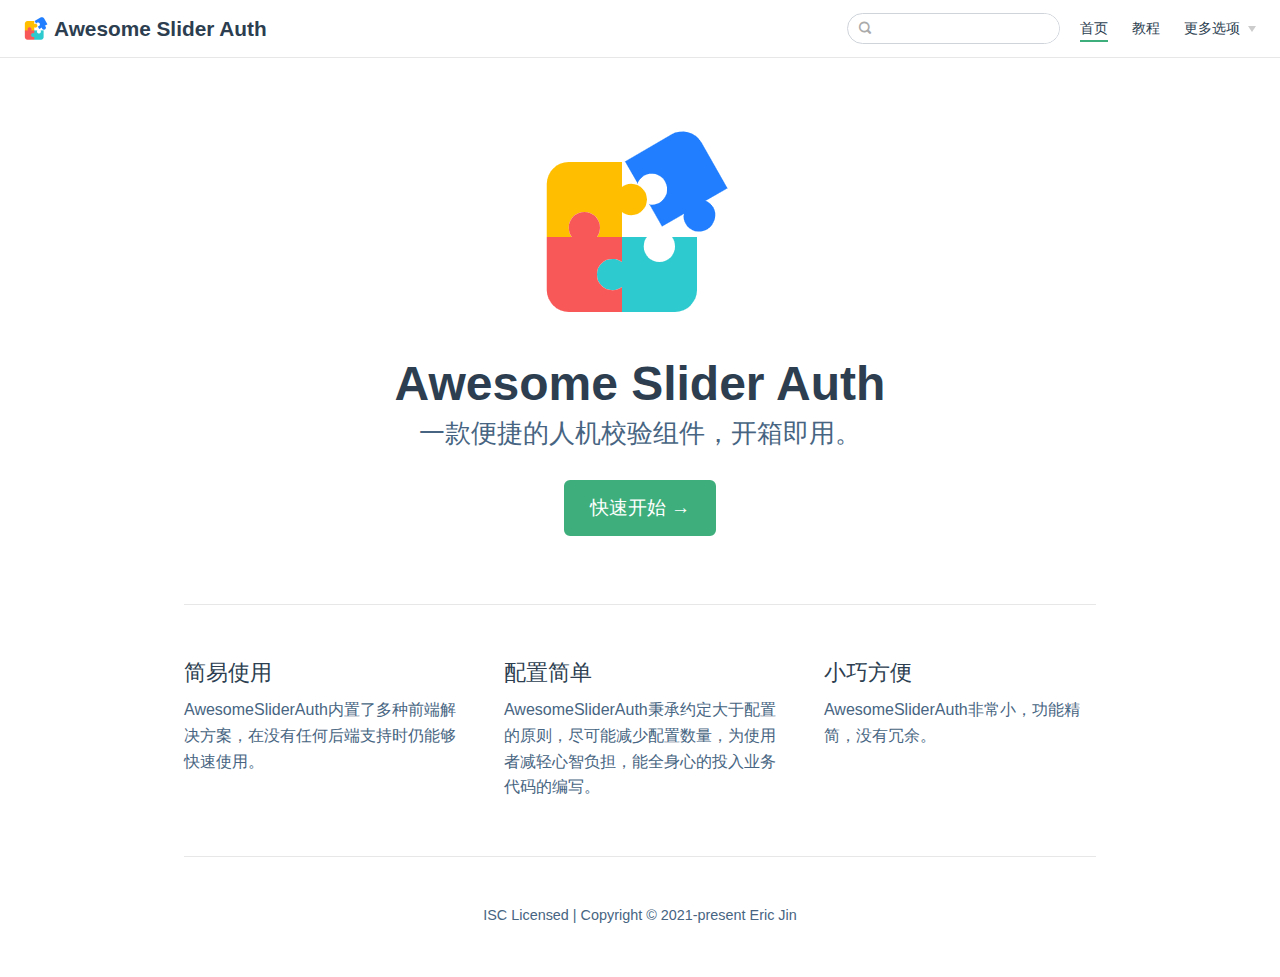
==== index.html @ 10228c71 "发布2.1.1版本" ====
<!DOCTYPE html>
<html lang="en-US">
  <head>
    <meta charset="utf-8">
    <meta name="viewport" content="width=device-width,initial-scale=1">
    <title>Awesome Slider Auth</title>
    <meta name="description" content="AwesomeSliderAuth组件库说明文档">
    <link rel="stylesheet" href="/assets/style.580be274.css">
    <link rel="modulepreload" href="/assets/Home.55e98f3b.js">
    <link rel="modulepreload" href="/assets/app.3aeecdc4.js">
    <link rel="modulepreload" href="/assets/index.md.b3432b7b.lean.js">
    <link rel="modulepreload" href="/assets/app.3aeecdc4.js">
    <link rel="icon" href="/linktolink.png">
    <meta name="twitter:title" content="Awesome Slider Auth">
    <meta property="og:title" content="Awesome Slider Auth">
  </head>
  <body>
    <div id="app"><!--[--><!--[--><div class="no-sidebar theme"><header class="nav-bar" data-v-675d8756><div class="sidebar-button" data-v-675d8756><svg class="icon" xmlns="http://www.w3.org/2000/svg" aria-hidden="true" role="img" viewBox="0 0 448 512"><path fill="currentColor" d="M436 124H12c-6.627 0-12-5.373-12-12V80c0-6.627 5.373-12 12-12h424c6.627 0 12 5.373 12 12v32c0 6.627-5.373 12-12 12zm0 160H12c-6.627 0-12-5.373-12-12v-32c0-6.627 5.373-12 12-12h424c6.627 0 12 5.373 12 12v32c0 6.627-5.373 12-12 12zm0 160H12c-6.627 0-12-5.373-12-12v-32c0-6.627 5.373-12 12-12h424c6.627 0 12 5.373 12 12v32c0 6.627-5.373 12-12 12z" class></path></svg></div><a class="nav-bar-title" href="/" aria-label="Awesome Slider Auth, back to home" data-v-675d8756 data-v-4a583abe><img class="logo" src="/logo.png" alt="Logo" data-v-4a583abe> Awesome Slider Auth</a><div class="flex-grow" data-v-675d8756></div><div class="nav" data-v-675d8756><nav class="nav-links" data-v-675d8756 data-v-eab3edfe><!--[--><div class="item" data-v-eab3edfe><div class="nav-link" data-v-eab3edfe data-v-b8818f8c><a class="item active" href="/" data-v-b8818f8c>首页 <!----></a></div></div><div class="item" data-v-eab3edfe><div class="nav-link" data-v-eab3edfe data-v-b8818f8c><a class="item" href="/document/" data-v-b8818f8c>教程 <!----></a></div></div><div class="item" data-v-eab3edfe><div class="nav-dropdown-link" data-v-eab3edfe data-v-56bf3a3f><button class="button" data-v-56bf3a3f><span class="button-text" data-v-56bf3a3f>更多选项</span><span class="right button-arrow" data-v-56bf3a3f></span></button><ul class="dialog" data-v-56bf3a3f><!--[--><li class="dialog-item" data-v-56bf3a3f><div class="nav-dropdown-link-item" data-v-56bf3a3f data-v-bbc27490><a class="item isExternal" href="https://github.com/Traeric/awesome-slider-auth" target="_blank" rel="noopener noreferrer" data-v-bbc27490><span class="arrow" data-v-bbc27490></span><span class="text" data-v-bbc27490>项目地址</span><span class="icon" data-v-bbc27490><svg class="icon outbound" xmlns="http://www.w3.org/2000/svg" aria-hidden="true" x="0px" y="0px" viewbox="0 0 100 100" width="15" height="15" data-v-bbc27490><path fill="currentColor" d="M18.8,85.1h56l0,0c2.2,0,4-1.8,4-4v-32h-8v28h-48v-48h28v-8h-32l0,0c-2.2,0-4,1.8-4,4v56C14.8,83.3,16.6,85.1,18.8,85.1z"></path><polygon fill="currentColor" points="45.7,48.7 51.3,54.3 77.2,28.5 77.2,37.2 85.2,37.2 85.2,14.9 62.8,14.9 62.8,22.9 71.5,22.9"></polygon></svg></span></a></div></li><li class="dialog-item" data-v-56bf3a3f><div class="nav-dropdown-link-item" data-v-56bf3a3f data-v-bbc27490><a class="item isExternal" href="https://github.com/Traeric" target="_blank" rel="noopener noreferrer" data-v-bbc27490><span class="arrow" data-v-bbc27490></span><span class="text" data-v-bbc27490>关注作者</span><span class="icon" data-v-bbc27490><svg class="icon outbound" xmlns="http://www.w3.org/2000/svg" aria-hidden="true" x="0px" y="0px" viewbox="0 0 100 100" width="15" height="15" data-v-bbc27490><path fill="currentColor" d="M18.8,85.1h56l0,0c2.2,0,4-1.8,4-4v-32h-8v28h-48v-48h28v-8h-32l0,0c-2.2,0-4,1.8-4,4v56C14.8,83.3,16.6,85.1,18.8,85.1z"></path><polygon fill="currentColor" points="45.7,48.7 51.3,54.3 77.2,28.5 77.2,37.2 85.2,37.2 85.2,14.9 62.8,14.9 62.8,22.9 71.5,22.9"></polygon></svg></span></a></div></li><!--]--></ul></div></div><!--]--><!----><!----></nav></div><!--[--><!--[--><div class="code-search-bar"><input class="code-search-input" value><i class="code-search-btn">搜索</i><ul class="code-search-words"><!--[--><!--]--></ul></div><!----><!--]--><!--]--></header><aside class="sidebar" data-v-83e92a68><nav class="nav-links nav" data-v-83e92a68 data-v-eab3edfe><!--[--><div class="item" data-v-eab3edfe><div class="nav-link" data-v-eab3edfe data-v-b8818f8c><a class="item active" href="/" data-v-b8818f8c>首页 <!----></a></div></div><div class="item" data-v-eab3edfe><div class="nav-link" data-v-eab3edfe data-v-b8818f8c><a class="item" href="/document/" data-v-b8818f8c>教程 <!----></a></div></div><div class="item" data-v-eab3edfe><div class="nav-dropdown-link" data-v-eab3edfe data-v-56bf3a3f><button class="button" data-v-56bf3a3f><span class="button-text" data-v-56bf3a3f>更多选项</span><span class="right button-arrow" data-v-56bf3a3f></span></button><ul class="dialog" data-v-56bf3a3f><!--[--><li class="dialog-item" data-v-56bf3a3f><div class="nav-dropdown-link-item" data-v-56bf3a3f data-v-bbc27490><a class="item isExternal" href="https://github.com/Traeric/awesome-slider-auth" target="_blank" rel="noopener noreferrer" data-v-bbc27490><span class="arrow" data-v-bbc27490></span><span class="text" data-v-bbc27490>项目地址</span><span class="icon" data-v-bbc27490><svg class="icon outbound" xmlns="http://www.w3.org/2000/svg" aria-hidden="true" x="0px" y="0px" viewbox="0 0 100 100" width="15" height="15" data-v-bbc27490><path fill="currentColor" d="M18.8,85.1h56l0,0c2.2,0,4-1.8,4-4v-32h-8v28h-48v-48h28v-8h-32l0,0c-2.2,0-4,1.8-4,4v56C14.8,83.3,16.6,85.1,18.8,85.1z"></path><polygon fill="currentColor" points="45.7,48.7 51.3,54.3 77.2,28.5 77.2,37.2 85.2,37.2 85.2,14.9 62.8,14.9 62.8,22.9 71.5,22.9"></polygon></svg></span></a></div></li><li class="dialog-item" data-v-56bf3a3f><div class="nav-dropdown-link-item" data-v-56bf3a3f data-v-bbc27490><a class="item isExternal" href="https://github.com/Traeric" target="_blank" rel="noopener noreferrer" data-v-bbc27490><span class="arrow" data-v-bbc27490></span><span class="text" data-v-bbc27490>关注作者</span><span class="icon" data-v-bbc27490><svg class="icon outbound" xmlns="http://www.w3.org/2000/svg" aria-hidden="true" x="0px" y="0px" viewbox="0 0 100 100" width="15" height="15" data-v-bbc27490><path fill="currentColor" d="M18.8,85.1h56l0,0c2.2,0,4-1.8,4-4v-32h-8v28h-48v-48h28v-8h-32l0,0c-2.2,0-4,1.8-4,4v56C14.8,83.3,16.6,85.1,18.8,85.1z"></path><polygon fill="currentColor" points="45.7,48.7 51.3,54.3 77.2,28.5 77.2,37.2 85.2,37.2 85.2,14.9 62.8,14.9 62.8,22.9 71.5,22.9"></polygon></svg></span></a></div></li><!--]--></ul></div></div><!--]--><!----><!----></nav><!--[--><!--]--><!----><!--[--><!--]--></aside><!-- TODO: make this button accessible --><div class="sidebar-mask"></div><main class="home" aria-labelledby="main-title" data-v-10122c92><header class="home-hero" data-v-10122c92 data-v-370f18c0><figure class="figure" data-v-370f18c0><img class="image" src="/logo.png" alt="Logo image" data-v-370f18c0></figure><h1 id="main-title" class="title" data-v-370f18c0>Awesome Slider Auth</h1><p class="tagline" data-v-370f18c0>一款便捷的人机校验组件，开箱即用。</p><div class="nav-link action" data-v-370f18c0 data-v-b8818f8c><a class="item" href="/document/" data-v-b8818f8c>快速开始  → <!----></a></div><!----></header><!--[--><!--]--><div class="home-features" data-v-10122c92 data-v-e39c13e0><div class="wrapper" data-v-e39c13e0><div class="container" data-v-e39c13e0><div class="features" data-v-e39c13e0><!--[--><section class="feature" data-v-e39c13e0><h2 class="title" data-v-e39c13e0>简易使用</h2><p class="details" data-v-e39c13e0>AwesomeSliderAuth内置了多种前端解决方案，在没有任何后端支持时仍能够快速使用。</p></section><section class="feature" data-v-e39c13e0><h2 class="title" data-v-e39c13e0>配置简单</h2><p class="details" data-v-e39c13e0>AwesomeSliderAuth秉承约定大于配置的原则，尽可能减少配置数量，为使用者减轻心智负担，能全身心的投入业务代码的编写。</p></section><section class="feature" data-v-e39c13e0><h2 class="title" data-v-e39c13e0>小巧方便</h2><p class="details" data-v-e39c13e0>AwesomeSliderAuth非常小，功能精简，没有冗余。</p></section><!--]--></div></div></div></div><div class="home-content" data-v-10122c92><div style="position:relative;" data-v-10122c92><div></div></div></div><!--[--><!--]--><footer class="footer" data-v-10122c92 data-v-30918238><div class="container" data-v-30918238><p class="text" data-v-30918238>ISC Licensed | Copyright © 2021-present Eric Jin</p></div></footer><!--[--><!--]--></main></div><!----><!--]--><!-- <Content /> make sure to include markdown outlet --><!--]--></div>
    <script>__VP_HASH_MAP__ = JSON.parse("{\"document_index.md\":\"7f8058c8\",\"document_quick_start_index.md\":\"8540297a\",\"document_slider_jigsaw_slider_index.md\":\"874a9eea\",\"document_slider_picture_captcha_index.md\":\"c23aa73a\",\"document_slider_puzzle_slider_index.md\":\"59d5110a\",\"document_slider_rotate_slider_index.md\":\"e55f57af\",\"document_slider_scratch_slider_index.md\":\"a97daf1c\",\"document_slider_simple_slider_index.md\":\"7154e8f8\",\"document_slider_text_slider_index.md\":\"b3223be7\",\"document_ui_back_top_index.md\":\"525e357c\",\"document_ui_button_index.md\":\"f8f2f9c7\",\"document_ui_font_icons_index.md\":\"70fd0753\",\"document_ui_message_index.md\":\"48d3ebce\",\"index.md\":\"b3432b7b\"}")</script>
    <script type="module" async src="/assets/app.3aeecdc4.js"></script>
    
  </body>
</html>
---- assets/style.580be274.css ----
.nav-bar-title{line-height:25px!important}.nav-bar-title .logo{width:25px;height:25px!important;margin:0!important}.nav-bar{z-index:2000!important}.nav-bar .nav{margin-bottom:5px!important}.code-search-btn{font-style:normal!important}.code-search-bar{border-radius:22px!important;overflow:hidden;border:1px solid #cfd4db!important;transition:border .5s!important;margin-right:20px!important}.code-search-bar-focused{border:1px solid #3eaf7c!important}.code-search-bar .code-search-words{padding:0!important}.code-search-bar .code-search-words li{border-radius:4px!important;padding:3px 10px!important;margin:0 5px!important;font-weight:bolder;color:#5d82a6}.code-search-bar .code-search-words li.focused{color:#3eaf7c}.code-search-bar .code-search-words li:first-child{margin-top:5px!important}.code-search-bar .code-search-words li:last-child{margin-bottom:5px!important}.code-search-bar .code-search-input{float:right!important;width:auto!important;height:29px!important}.code-search-bar .code-search-btn{background-color:transparent!important;color:#aaa!important;width:auto!important;font-size:14px!important;padding-left:10px!important;padding-right:0!important}.model-bind .as-row{margin:20px 0}.model-bind .as-row .as-button-wrap{margin-left:10px}.model-bind .flex{display:flex;justify-content:space-around}.icon-gather{width:100%;display:flex;flex-wrap:wrap;border-radius:4px;overflow:hidden;border-top:1px solid #dcdfe6;border-left:1px solid #dcdfe6;box-sizing:border-box}.icon-gather .icon-item{flex:auto;display:flex;flex-direction:column;align-items:center;border-bottom:1px solid #dcdfe6;border-right:1px solid #dcdfe6;padding:20px;cursor:pointer;color:#606266}.icon-gather .icon-item:hover{color:#3eaf7c;background-color:#3eaf7c1a}.icon-gather .icon-item i{font-size:22px}.icon-gather .icon-item .tips{color:#67c23a;padding-top:10px;font-size:12px}.icon-gather .icon-item .icon-text{width:100px;text-align:center}.icon-gather .icon-item i{margin-bottom:10px}.lib-code-run{border:1px solid #dcdfe6;border-radius:5px}.lib-code-run .tools{border-bottom:1px solid #dcdfe6;margin-bottom:0!important;padding:10px 15px}.lib-code-run .tools i{background-color:transparent;color:#409eff;font-size:20px!important}.lib-code-run .tools i:hover{color:#79bbff}.lib-code-run .model-bind{padding:10px 15px}.lib-code-run .code{border-top-style:solid!important;border-top-color:#dcdfe6!important;border-top-width:0;outline:none!important;background-color:transparent;border-radius:0 0 5px 5px!important;overflow-y:hidden!important}.lib-code-run .language-vue{margin:0!important;border-radius:0!important}.language-vue{background-color:#f5f7fa!important;color:#000!important}.language-vue code{background-color:transparent;color:#000!important}.line-numbers-wrapper{border-right-color:#c0c4cc!important}.line-numbers-wrapper .line-number{color:#c0c4cc!important}.language-vue .punctuation{color:#9999a6!important}.language-vue .tag{color:#fa6822!important}.language-vue .attr-name{color:#0b8235!important}.language-vue .attr-value{color:#008dff!important}.language-vue .attr-equals{color:#999!important}.language-vue .language-css .property{color:#f81d62!important}.language-vue .language-javascript{color:#000!important}.language-vue .language-javascript .keyword{color:#008dff!important}.language-vue .language-javascript .function{color:#f91d22!important}.language-vue .language-javascript .string{color:#0b8235!important}.language-vue .language-javascript .punctuation{color:#999!important}.language-vue .language-javascript .operator{color:#0b8235!important}.debug[data-v-bf835584]{box-sizing:border-box;position:fixed;right:8px;bottom:8px;z-index:9999;border-radius:4px;width:74px;height:32px;color:#eee;overflow:hidden;cursor:pointer;background-color:#000000d9;transition:all .15s ease}.debug[data-v-bf835584]:hover{background-color:#000000bf}.debug.open[data-v-bf835584]{right:0;bottom:0;width:100%;height:100%;margin-top:0;border-radius:0;padding:0;overflow:scroll}@media (min-width: 512px){.debug.open[data-v-bf835584]{width:512px}}.debug.open[data-v-bf835584]:hover{background-color:#000000d9}.title[data-v-bf835584]{margin:0;padding:6px 16px;line-height:20px;font-size:13px}.block[data-v-bf835584]{margin:2px 0 0;border-top:1px solid rgba(255,255,255,.16);padding:8px 16px;font-family:Hack,monospace;font-size:13px}.block+.block[data-v-bf835584]{margin-top:8px}:root{--c-white: #ffffff;--c-white-dark: #f8f8f8;--c-black: #000000;--c-divider-light: rgba(60, 60, 67, .12);--c-divider-dark: rgba(84, 84, 88, .48);--c-text-light-1: #2c3e50;--c-text-light-2: #476582;--c-text-light-3: #90a4b7;--c-brand: #3eaf7c;--c-brand-light: #4abf8a;--font-family-base: -apple-system, BlinkMacSystemFont, "Segoe UI", Roboto, Oxygen, Ubuntu, Cantarell, "Fira Sans", "Droid Sans", "Helvetica Neue", sans-serif;--font-family-mono: source-code-pro, Menlo, Monaco, Consolas, "Courier New", monospace;--z-index-navbar: 10;--z-index-sidebar: 6;--shadow-1: 0 1px 2px rgba(0, 0, 0, .04), 0 1px 2px rgba(0, 0, 0, .06);--shadow-2: 0 3px 12px rgba(0, 0, 0, .07), 0 1px 4px rgba(0, 0, 0, .07);--shadow-3: 0 12px 32px rgba(0, 0, 0, .1), 0 2px 6px rgba(0, 0, 0, .08);--shadow-4: 0 14px 44px rgba(0, 0, 0, .12), 0 3px 9px rgba(0, 0, 0, .12);--shadow-5: 0 18px 56px rgba(0, 0, 0, .16), 0 4px 12px rgba(0, 0, 0, .16);--header-height: 3.6rem}:root{--c-divider: var(--c-divider-light);--c-text: var(--c-text-light-1);--c-text-light: var(--c-text-light-2);--c-text-lighter: var(--c-text-light-3);--c-bg: var(--c-white);--c-bg-accent: var(--c-white-dark);--code-line-height: 24px;--code-font-family: var(--font-family-mono);--code-font-size: 14px;--code-inline-bg-color: rgba(27, 31, 35, .05);--code-bg-color: #282c34}*,:before,:after{box-sizing:border-box}html{line-height:1.4;font-size:16px;-webkit-text-size-adjust:100%}body{margin:0;width:100%;min-width:320px;min-height:100vh;line-height:1.4;font-family:var(--font-family-base);font-size:16px;font-weight:400;color:var(--c-text);background-color:var(--c-bg);direction:ltr;font-synthesis:none;text-rendering:optimizeLegibility;-webkit-font-smoothing:antialiased;-moz-osx-font-smoothing:grayscale}main{display:block}h1,h2,h3,h4,h5,h6{margin:0;line-height:1.25}h1,h2,h3,h4,h5,h6,strong,b{font-weight:600}h1:hover .header-anchor,h1:focus .header-anchor,h2:hover .header-anchor,h2:focus .header-anchor,h3:hover .header-anchor,h3:focus .header-anchor,h4:hover .header-anchor,h4:focus .header-anchor,h5:hover .header-anchor,h5:focus .header-anchor,h6:hover .header-anchor,h6:focus .header-anchor{opacity:1}h1{margin-top:1.5rem;font-size:1.9rem}@media screen and (min-width: 420px){h1{font-size:2.2rem}}h2{margin-top:2.25rem;margin-bottom:1.25rem;border-bottom:1px solid var(--c-divider);padding-bottom:.3rem;line-height:1.25;font-size:1.65rem}h2+h3{margin-top:1.5rem}h3{margin-top:2rem;font-size:1.35rem}h4{font-size:1.15rem}p,ol,ul{margin:1rem 0;line-height:1.7}a,area,button,[role=button],input,label,select,summary,textarea{touch-action:manipulation}a{text-decoration:none;color:var(--c-brand)}a:hover{text-decoration:underline}a.header-anchor{float:left;margin-top:.125em;margin-left:-.87em;padding-right:.23em;font-size:.85em;opacity:0}a.header-anchor:hover,a.header-anchor:focus{text-decoration:none}figure{margin:0}img{max-width:100%}ul,ol{padding-left:1.25em}li>ul,li>ol{margin:0}table{display:block;border-collapse:collapse;margin:1rem 0;overflow-x:auto}tr{border-top:1px solid #dfe2e5}tr:nth-child(2n){background-color:#f6f8fa}th,td{border:1px solid #dfe2e5;padding:.6em 1em}blockquote{margin:1rem 0;border-left:.2rem solid #dfe2e5;padding:.25rem 0 .25rem 1rem;font-size:1rem;color:#999}blockquote>p{margin:0}form{margin:0}.theme.sidebar-open .sidebar-mask{display:block}.theme.no-navbar>h1,.theme.no-navbar>h2,.theme.no-navbar>h3,.theme.no-navbar>h4,.theme.no-navbar>h5,.theme.no-navbar>h6{margin-top:1.5rem;padding-top:0}.theme.no-navbar aside{top:0}@media screen and (min-width: 720px){.theme.no-sidebar aside{display:none}.theme.no-sidebar main{margin-left:0}}.sidebar-mask{position:fixed;z-index:2;display:none;width:100vw;height:100vh}code{margin:0;border-radius:3px;padding:.25rem .5rem;font-family:var(--code-font-family);font-size:.85em;color:var(--c-text-light);background-color:var(--code-inline-bg-color)}code .token.deleted{color:#ec5975}code .token.inserted{color:var(--c-brand)}div[class*=language-]{position:relative;margin:1rem -1.5rem;background-color:var(--code-bg-color);overflow-x:auto}li>div[class*=language-]{border-radius:6px 0 0 6px;margin:1rem -1.5rem 1rem -1.25rem;line-height:initial}@media (min-width: 420px){div[class*=language-]{margin:1rem 0;border-radius:6px}li>div[class*=language-]{margin:1rem 0;border-radius:6px}}[class*=language-] pre,[class*=language-] code{text-align:left;white-space:pre;word-spacing:normal;word-break:normal;word-wrap:normal;-moz-tab-size:4;-o-tab-size:4;tab-size:4;-webkit-hyphens:none;-moz-hyphens:none;-ms-hyphens:none;hyphens:none}[class*=language-] pre{position:relative;z-index:1;margin:0;padding:1.25rem 1.5rem;background:transparent;overflow-x:auto}[class*=language-] code{padding:0;line-height:var(--code-line-height);font-size:var(--code-font-size);color:#eee}.highlight-lines{position:absolute;top:0;bottom:0;left:0;padding:1.25rem 0;width:100%;line-height:var(--code-line-height);font-family:var(--code-font-family);font-size:var(--code-font-size);user-select:none;overflow:hidden}.highlight-lines .highlighted{background-color:#000000a8}div[class*=language-].line-numbers-mode{padding-left:3.5rem}.line-numbers-wrapper{position:absolute;top:0;bottom:0;left:0;z-index:3;border-right:1px solid rgba(0,0,0,.5);padding:1.25rem 0;width:3.5rem;text-align:center;line-height:var(--code-line-height);font-family:var(--code-font-family);font-size:var(--code-font-size);color:#888}div[class*=language-]:before{position:absolute;top:.6em;right:1em;z-index:2;font-size:.8rem;color:#888}div[class~=language-html]:before,div[class~=language-markup]:before{content:"html"}div[class~=language-md]:before,div[class~=language-markdown]:before{content:"md"}div[class~=language-css]:before{content:"css"}div[class~=language-sass]:before{content:"sass"}div[class~=language-scss]:before{content:"scss"}div[class~=language-less]:before{content:"less"}div[class~=language-stylus]:before{content:"styl"}div[class~=language-js]:before,div[class~=language-javascript]:before{content:"js"}div[class~=language-ts]:before,div[class~=language-typescript]:before{content:"ts"}div[class~=language-json]:before{content:"json"}div[class~=language-rb]:before,div[class~=language-ruby]:before{content:"rb"}div[class~=language-py]:before,div[class~=language-python]:before{content:"py"}div[class~=language-sh]:before,div[class~=language-bash]:before{content:"sh"}div[class~=language-php]:before{content:"php"}div[class~=language-go]:before{content:"go"}div[class~=language-rust]:before{content:"rust"}div[class~=language-java]:before{content:"java"}div[class~=language-c]:before{content:"c"}div[class~=language-yaml]:before{content:"yaml"}div[class~=language-dockerfile]:before{content:"dockerfile"}div[class~=language-vue]:before{content:"vue"}.token.comment,.token.block-comment,.token.prolog,.token.doctype,.token.cdata{color:#999}.token.punctuation{color:#ccc}.token.tag,.token.attr-name,.token.namespace,.token.deleted{color:#e2777a}.token.function-name{color:#6196cc}.token.boolean,.token.number,.token.function{color:#f08d49}.token.property,.token.class-name,.token.constant,.token.symbol{color:#f8c555}.token.selector,.token.important,.token.atrule,.token.keyword,.token.builtin{color:#cc99cd}.token.string,.token.char,.token.attr-value,.token.regex,.token.variable{color:#7ec699}.token.operator,.token.entity,.token.url{color:#67cdcc}.token.important,.token.bold{font-weight:bold}.token.italic{font-style:italic}.token.entity{cursor:help}.token.inserted{color:green}.custom-block.tip,.custom-block.info,.custom-block.warning,.custom-block.danger{margin:1rem 0;border-left:.5rem solid;padding:.1rem 1.5rem;overflow-x:auto}.custom-block.tip{background-color:#f3f5f7;border-color:var(--c-brand)}.custom-block.info{background-color:#f3f5f7;border-color:var(--c-text-light-2)}.custom-block.warning{border-color:#e7c000;color:#6b5900;background-color:#ffe5644d}.custom-block.warning .custom-block-title{color:#b29400}.custom-block.warning a{color:var(--c-text)}.custom-block.danger{border-color:#c00;color:#4d0000;background-color:#ffe6e6}.custom-block.danger .custom-block-title{color:#900}.custom-block.danger a{color:var(--c-text)}.custom-block.details{position:relative;display:block;border-radius:2px;margin:1.6em 0;padding:1.6em;background-color:#eee}.custom-block.details h4{margin-top:0}.custom-block.details figure:last-child,.custom-block.details p:last-child{margin-bottom:0;padding-bottom:0}.custom-block.details summary{outline:none;cursor:pointer}.custom-block-title{margin-bottom:-.4rem;font-weight:600}.sidebar-links{margin:0;padding:0;list-style:none}.sidebar-link-item{display:block;margin:0;border-left:.25rem solid transparent;color:var(--c-text)}a.sidebar-link-item:hover{text-decoration:none;color:var(--c-brand)}a.sidebar-link-item.active{color:var(--c-brand)}.sidebar>.sidebar-links{padding:.75rem 0 5rem}@media (min-width: 720px){.sidebar>.sidebar-links{padding:1.5rem 0}}.sidebar>.sidebar-links>.sidebar-link+.sidebar-link{padding-top:.5rem}@media (min-width: 720px){.sidebar>.sidebar-links>.sidebar-link+.sidebar-link{padding-top:1.25rem}}.sidebar>.sidebar-links>.sidebar-link>.sidebar-link-item{padding:.35rem 1.5rem .35rem 1.25rem;font-size:1.1rem;font-weight:700}.sidebar>.sidebar-links>.sidebar-link>a.sidebar-link-item.active{border-left-color:var(--c-brand);font-weight:600}.sidebar>.sidebar-links>.sidebar-link>.sidebar-links>.sidebar-link>.sidebar-link-item{display:block;padding:.35rem 1.5rem .35rem 2rem;line-height:1.4;font-size:1rem;font-weight:400}.sidebar>.sidebar-links>.sidebar-link>.sidebar-links>.sidebar-link>a.sidebar-link-item.active{border-left-color:var(--c-brand);font-weight:600}.sidebar>.sidebar-links>.sidebar-link>.sidebar-links>.sidebar-link>.sidebar-links>.sidebar-link>.sidebar-link-item{display:block;padding:.3rem 1.5rem .3rem 3rem;line-height:1.4;font-size:.9rem;font-weight:400}.sidebar>.sidebar-links>.sidebar-link>.sidebar-links>.sidebar-link>.sidebar-links>.sidebar-link>.sidebar-links>.sidebar-link>.sidebar-link-item{display:block;padding:.3rem 1.5rem .3rem 4rem;line-height:1.4;font-size:.9rem;font-weight:400}.nav-bar-title[data-v-4a583abe]{font-size:1.3rem;font-weight:600;color:var(--c-text)}.nav-bar-title[data-v-4a583abe]:hover{text-decoration:none}.logo[data-v-4a583abe]{margin-right:.75rem;height:1.3rem;vertical-align:bottom}.icon.outbound{position:relative;top:-1px;display:inline-block;vertical-align:middle;color:var(--c-text-lighter)}.item[data-v-b8818f8c]{display:block;padding:0 1.5rem;line-height:36px;font-size:1rem;font-weight:600;color:var(--c-text);white-space:nowrap}.item[data-v-b8818f8c]:hover,.item.active[data-v-b8818f8c]{text-decoration:none;color:var(--c-brand)}.item.external[data-v-b8818f8c]:hover{border-bottom-color:transparent;color:var(--c-text)}@media (min-width: 720px){.item[data-v-b8818f8c]{border-bottom:2px solid transparent;padding:0;line-height:24px;font-size:.9rem;font-weight:500}.item[data-v-b8818f8c]:hover,.item.active[data-v-b8818f8c]{border-bottom-color:var(--c-brand);color:var(--c-text)}}.item[data-v-bbc27490]{display:block;padding:0 1.5rem 0 2.5rem;line-height:32px;font-size:.9rem;font-weight:500;color:var(--c-text);white-space:nowrap}@media (min-width: 720px){.item[data-v-bbc27490]{padding:0 24px 0 12px;line-height:32px;font-size:.85rem;font-weight:500;color:var(--c-text);white-space:nowrap}.item.active .arrow[data-v-bbc27490]{opacity:1}}.item[data-v-bbc27490]:hover,.item.active[data-v-bbc27490]{text-decoration:none;color:var(--c-brand)}.item.external[data-v-bbc27490]:hover{border-bottom-color:transparent;color:var(--c-text)}@media (min-width: 720px){.arrow[data-v-bbc27490]{display:inline-block;margin-right:8px;border-top:6px solid #ccc;border-right:4px solid transparent;border-bottom:0;border-left:4px solid transparent;vertical-align:middle;opacity:0;transform:translateY(-2px) rotate(-90deg)}}.nav-dropdown-link[data-v-56bf3a3f]{position:relative;height:36px;overflow:hidden;cursor:pointer}@media (min-width: 720px){.nav-dropdown-link[data-v-56bf3a3f]{height:auto;overflow:visible}.nav-dropdown-link:hover .dialog[data-v-56bf3a3f]{display:block}}.nav-dropdown-link.open[data-v-56bf3a3f]{height:auto}.button[data-v-56bf3a3f]{display:block;border:0;padding:0 1.5rem;width:100%;text-align:left;line-height:36px;font-family:var(--font-family-base);font-size:1rem;font-weight:600;color:var(--c-text);white-space:nowrap;background-color:transparent;cursor:pointer}.button[data-v-56bf3a3f]:focus{outline:0}@media (min-width: 720px){.button[data-v-56bf3a3f]{border-bottom:2px solid transparent;padding:0;line-height:24px;font-size:.9rem;font-weight:500}}.button-arrow[data-v-56bf3a3f]{display:inline-block;margin-top:-1px;margin-left:8px;border-top:6px solid #ccc;border-right:4px solid transparent;border-bottom:0;border-left:4px solid transparent;vertical-align:middle}.button-arrow.right[data-v-56bf3a3f]{transform:rotate(-90deg)}@media (min-width: 720px){.button-arrow.right[data-v-56bf3a3f]{transform:rotate(0)}}.dialog[data-v-56bf3a3f]{margin:0;padding:0;list-style:none}@media (min-width: 720px){.dialog[data-v-56bf3a3f]{display:none;position:absolute;top:26px;right:-8px;border-radius:6px;padding:12px 0;min-width:128px;background-color:var(--c-bg);box-shadow:var(--shadow-3)}}.nav-links[data-v-eab3edfe]{padding:.75rem 0;border-bottom:1px solid var(--c-divider)}@media (min-width: 720px){.nav-links[data-v-eab3edfe]{display:flex;padding:6px 0 0;align-items:center;border-bottom:0}.item+.item[data-v-eab3edfe]{padding-left:24px}}.sidebar-button{position:absolute;top:.6rem;left:1rem;display:none;padding:.6rem;cursor:pointer}.sidebar-button .icon{display:block;width:1.25rem;height:1.25rem}@media screen and (max-width: 719px){.sidebar-button{display:block}}.nav-bar[data-v-675d8756]{position:fixed;top:0;right:0;left:0;z-index:var(--z-index-navbar);display:flex;justify-content:space-between;align-items:center;border-bottom:1px solid var(--c-divider);padding:.7rem 1.5rem .7rem 4rem;height:var(--header-height);background-color:var(--c-bg)}@media (min-width: 720px){.nav-bar[data-v-675d8756]{padding:.7rem 1.5rem}}.flex-grow[data-v-675d8756]{flex-grow:1}.nav[data-v-675d8756]{display:none}@media (min-width: 720px){.nav[data-v-675d8756]{display:block}}.sidebar[data-v-83e92a68]{position:fixed;top:var(--header-height);bottom:0;left:0;z-index:var(--z-index-sidebar);border-right:1px solid var(--c-divider);width:16.4rem;background-color:var(--c-bg);overflow-y:auto;transform:translate(-100%);transition:transform .25s ease}@media (min-width: 720px){.sidebar[data-v-83e92a68]{transform:translate(0)}}@media (min-width: 960px){.sidebar[data-v-83e92a68]{width:20rem}}.sidebar.open[data-v-83e92a68]{transform:translate(0)}.nav[data-v-83e92a68]{display:block}@media (min-width: 720px){.nav[data-v-83e92a68]{display:none}}.link[data-v-1ed99556]{display:inline-block;font-size:1rem;font-weight:500;color:var(--c-text-light)}.link[data-v-1ed99556]:hover{text-decoration:none;color:var(--c-brand)}.icon[data-v-1ed99556]{margin-left:4px}.last-updated[data-v-5797b537]{display:inline-block;margin:0;line-height:1.4;font-size:.9rem;color:var(--c-text-light)}@media (min-width: 960px){.last-updated[data-v-5797b537]{font-size:1rem}}.prefix[data-v-5797b537]{display:inline-block;font-weight:500}.datetime[data-v-5797b537]{display:inline-block;margin-left:6px;font-weight:400}.page-footer[data-v-fb8d84c6]{padding-top:1rem;padding-bottom:1rem;overflow:auto}@media (min-width: 960px){.page-footer[data-v-fb8d84c6]{display:flex;justify-content:space-between;align-items:center}}.updated[data-v-fb8d84c6]{padding-top:4px}@media (min-width: 960px){.updated[data-v-fb8d84c6]{padding-top:0}}.next-and-prev-link[data-v-38ede35f]{padding-top:1rem}.container[data-v-38ede35f]{display:flex;justify-content:space-between;border-top:1px solid var(--c-divider);padding-top:1rem}.prev[data-v-38ede35f],.next[data-v-38ede35f]{display:flex;flex-shrink:0;width:50%}.prev[data-v-38ede35f]{justify-content:flex-start;padding-right:12px}.next[data-v-38ede35f]{justify-content:flex-end;padding-left:12px}.link[data-v-38ede35f]{display:inline-flex;align-items:center;max-width:100%;font-size:1rem;font-weight:500}.text[data-v-38ede35f]{display:block;white-space:nowrap;overflow:hidden;text-overflow:ellipsis}.icon[data-v-38ede35f]{display:block;flex-shrink:0;width:16px;height:16px;fill:var(--c-text);transform:translateY(1px)}.icon-prev[data-v-38ede35f]{margin-right:8px}.icon-next[data-v-38ede35f]{margin-left:8px}.page[data-v-7eddb2c4]{padding-top:var(--header-height)}@media (min-width: 720px){.page[data-v-7eddb2c4]{margin-left:16.4rem}}@media (min-width: 960px){.page[data-v-7eddb2c4]{margin-left:20rem}}.container[data-v-7eddb2c4]{margin:0 auto;padding:0 1.5rem 4rem;max-width:48rem}.content[data-v-7eddb2c4]{padding-bottom:1.5rem}@media (max-width: 420px){.content[data-v-7eddb2c4]{clear:both}}#ads-container{margin:0 auto}@media (min-width: 420px){#ads-container{position:relative;right:0;float:right;margin:-8px -8px 24px 24px;width:146px}}@media (max-width: 420px){#ads-container{height:105px;margin:1.75rem 0}}@media (min-width: 1400px){#ads-container{position:fixed;right:8px;bottom:8px}}@font-face{font-family:"iconfont";src:url(/assets/iconfont.9a716402.woff2?t=1638074144276) format("woff2"),url(/assets/iconfont.9b7e65ac.woff?t=1638074144276) format("woff"),url(/assets/iconfont.47dedf2b.ttf?t=1638074144276) format("truetype")}.iconfont{font-family:"iconfont"!important;font-size:16px;font-style:normal;-webkit-font-smoothing:antialiased;-moz-osx-font-smoothing:grayscale}.icon-ictotop:before{content:"\e652"}.icon-ico-to-top:before{content:"\e616"}.icon-bxs-to-top:before{content:"\e6e0"}.icon-zhongxinzhihang:before{content:"\e60a"}.icon-zhihang:before{content:"\e64f"}.icon-zhongxinzhihangdingshirenwu:before{content:"\e60b"}.icon-zhongxinzhihang1:before{content:"\e7b2"}.icon-fuzhiwenjian:before{content:"\e603"}.icon-fuzhi:before{content:"\e697"}.icon-fuzhi1:before{content:"\ec7a"}.icon-yuanma:before{content:"\e6dc"}.icon-yuanma1:before{content:"\e86c"}.icon-view_source_black:before{content:"\e611"}.icon-yuanma2:before{content:"\e663"}.icon-source-code:before{content:"\e879"}.icon-info:before{content:"\e6f5"}.icon-error:before{content:"\e6ea"}.icon-warn:before{content:"\e6d1"}.icon-success:before{content:"\e60c"}.icon-sousuo1:before{content:"\e605"}.icon-sousuo2:before{content:"\e7b7"}.icon-search:before{content:"\e608"}.icon-sousuo:before{content:"\e63d"}.icon-shuaxin:before{content:"\e650"}.icon-shuaxin1:before{content:"\e6d8"}.icon-shuaxin2:before{content:"\e651"}.icon-renzheng:before{content:"\e60f"}.icon-renzhengguanli:before{content:"\e610"}.icon-tongyirenzheng-copy:before{content:"\e65b"}.icon-shimingrenzheng:before{content:"\e65c"}.icon-renzhengchaxun:before{content:"\e666"}.icon-jiazaizhong:before{content:"\e607"}.icon-jiazaizhong1:before{content:"\e6ab"}.icon-jiazaizhong2:before{content:"\e6ac"}.icon-jiazaizhong3:before{content:"\e6ad"}.icon-jiazaizhong4:before{content:"\e6b0"}.icon-loading:before{content:"\e600"}.icon-jiazaizhong5:before{content:"\e649"}.icon-top:before{content:"\e602"}.icon-zhifuchenggong:before{content:"\e601"}.icon-wancheng:before{content:"\e606"}.icon-star-circle:before{content:"\e85f"}.icon-Star:before{content:"\ebe1"}.icon-chenggong:before{content:"\e63e"}.icon-chenggong1:before{content:"\e6cc"}.icon-icon1:before{content:"\e62f"}.icon-icon:before{content:"\e630"}.icon-shibai:before{content:"\e609"}.icon-shibai1:before{content:"\e6ce"}.icon-zuobian:before{content:"\e604"}.icon-renzhengshibai:before{content:"\e62c"}@-moz-keyframes rotate{0%{transform:rotate(0)}to{transform:rotate(359deg)}}@-webkit-keyframes rotate{0%{transform:rotate(0)}to{transform:rotate(359deg)}}@-o-keyframes rotate{0%{transform:rotate(0)}to{transform:rotate(359deg)}}@-moz-keyframes rotate{0%{transform:rotate(0)}to{transform:rotate(359deg)}}@-webkit-keyframes rotate{0%{transform:rotate(0)}to{transform:rotate(359deg)}}@-o-keyframes rotate{0%{transform:rotate(0)}to{transform:rotate(359deg)}}@keyframes rotate{0%{transform:rotate(0)}to{transform:rotate(359deg)}}.asa-refresh-panel{position:absolute;border-radius:4px;left:0;right:0;top:0;bottom:8px;z-index:1003;background-color:#eeeeeeb3;display:flex;justify-content:center;align-items:center}.asa-refresh-panel i{font-size:24px;animation:rotate .5s linear infinite;color:#67c23a}.asa-refresh{position:absolute;z-index:1002;bottom:18px;right:8px;font-size:1.2em;color:#aaa!important;cursor:pointer}.asa-refresh:hover{color:#fff!important}.asa-slider-bar{height:40px;line-height:40px;text-align:center;background-color:#f7f7f7;border:1px solid #e9e9e9;border-radius:5px;position:relative}.asa-slider-bar .asa-slider-progress{position:absolute;top:-1px;left:-1px;height:40px;background-color:#d0fbee;border:1px solid #75eeca;border-radius:5px;width:10px;z-index:100}.asa-slider-bar .asa-slider-tips{color:#a9a9a9;user-select:none;font-size:14px}.asa-slider-bar .asa-slider{height:40px;line-height:40px;text-align:center;background-color:#fff;border:1px solid #02d0bd;box-shadow:0 0 3px #02d0bd;border-radius:5px;width:60px;position:absolute;left:-1px;top:-1px;z-index:101;cursor:move}.asa-slider-bar .asa-slider i{color:#02d0bd;font-size:22px;transform:rotate(180deg);display:inline-block}.asa-slider-bar .text{color:#000}.asa-slider-bar .tips{color:#f56a00}.error-tips{position:absolute;bottom:0;left:0;height:38px;line-height:38px;width:calc(100% - 2px);border:1px solid #f56c6c;background-color:#fef0f0;border-radius:4px;color:#f56c6c;font-size:14px;text-align:center;display:none}.error-tips i{color:#f56c6c}.click-btn{width:100%;height:36px;border:1px solid #67c23a;border-radius:5px;cursor:pointer;background-color:#67c23a4d;position:relative;font-size:16px;display:flex;align-items:center;justify-content:center}.click-btn i{color:#67c23a;font-size:1.1em;vertical-align:bottom;margin-right:3px}.click-btn span{user-select:none;color:#67c23a;font-size:.875em}.click-btn:hover .auth-area{opacity:1;visibility:visible}.click-btn .auth-area{position:absolute;bottom:-1px;left:-1px;z-index:1000;opacity:0;visibility:hidden;transition:all .5s;width:calc(100% + 2px)}.as-button-wrap{--backend-color: #fff;--font-color: #000;--border-color: #000;--border-radius: 4px;--hover-backend-color: #eee;--padding: 10px 18px;--hover-font-color: #000;--hover-border-color: #000;--disabled: pointer;--opacity: 1;padding:var(--padding);background:none;border:1px solid #000;border-radius:var(--border-radius);color:var(--font-color);border-color:var(--border-color);background-color:var(--backend-color);line-height:1;font-weight:500;cursor:var(--disabled);opacity:var(--opacity)}.as-button-wrap:hover{background-color:var(--hover-backend-color);color:var(--hover-font-color);border-color:var(--hover-border-color);opacity:var(--opacity)}.as-button-wrap i{font-size:14px;vertical-align:bottom}.as-button-wrap .load-icon{display:inline-block;animation:rotate 1s linear infinite}.as-code-block-wrap{--tag-color: #f92672;--attr-color: #a6e22e;--val-color: #e6db74;--key-word-color: #8481ff;--func-color: #66d9ef;--normal-color: #f8f8f2;--tag-code-color: #f92659;--attr-code-color: #a6e22e;--number-color: #90908a;--number-border-color: #464741;--code-background-color: #272822;--base-color: #f8f8f2;background-color:var(--code-background-color);padding:5px 0;width:100%;overflow-x:auto;white-space:nowrap;color:var(--base-color)}.as-code-block-wrap .as-code-block-code-area .ascb-line{height:35px;line-height:35px}.as-code-block-wrap .as-code-block-code-area .ascb-line .ascb-number{display:inline-block;width:45px;text-align:right;margin-right:10px;user-select:none;border-right:1px solid var(--number-border-color);color:var(--number-color);padding-right:10px}.as-code-block-wrap .as-code-block-code-area .ascb-line .ascb-code{display:inline-block}.as-code-block-wrap .as-code-block-code-area .ascb-line .ascb-code .ascb-tab{margin-left:10px}.as-code-block-wrap .as-code-block-code-area .ascb-line .ascb-code .ascb-tag{color:var(--tag-color)}.as-code-block-wrap .as-code-block-code-area .ascb-line .ascb-code .ascb-attr{color:var(--attr-color)}.as-code-block-wrap .as-code-block-code-area .ascb-line .ascb-code .ascb-val{color:var(--val-color)}.as-code-block-wrap .as-code-block-code-area .ascb-line .ascb-code .ascb-key-word{color:var(--key-word-color)}.as-code-block-wrap .as-code-block-code-area .ascb-line .ascb-code .ascb-func{color:var(--func-color)}.as-code-block-wrap .as-code-block-code-area .ascb-line .ascb-code .ascb-normal{color:var(--normal-color)}.as-code-block-wrap .as-code-block-code-area .ascb-line .ascb-code .ascb-tag-code{color:var(--tag-code-color)}.as-code-block-wrap .as-code-block-code-area .ascb-line .ascb-code .ascb-attr-code{color:var(--attr-code-color)}.as-message-wrap{position:fixed;z-index:10000;left:50%;transform:translate(-50%);background-color:#fff;box-shadow:1px 1px 8px #cacaca;border-radius:5px;transition-property:opacity,transform,top;transition-duration:.4s;padding:10px 20px}.as-message-wrap i{vertical-align:center;padding-right:8px;font-size:18px}.as-message-wrap i.icon-info{color:#1890ff}.as-message-wrap i.icon-success{color:#52c41a}.as-message-wrap i.icon-warn{color:#faad14}.as-message-wrap i.icon-error{color:#f5222d}.as-message-wrap span{vertical-align:center;font-size:14px;color:#606266;display:inline-block}.as-message-info{min-width:300px;background-color:#f4f4f5;box-shadow:none;padding:10px 20px;border:1px solid #e9e9eb}.as-message-info i.icon-info{color:#909399}.as-message-info span{color:#a2a5aa}.as-message-success{min-width:300px;background-color:#f0f9eb;box-shadow:none;padding:10px 20px;border:1px solid #e1f3d8}.as-message-success i.icon-info{color:#67c23a}.as-message-success span{color:#7cca54}.as-message-warn{min-width:300px;background-color:#fdf6ec;box-shadow:none;padding:10px 20px;border:1px solid #faecd8}.as-message-warn i.icon-info{color:#e6a23c}.as-message-warn span{color:#e7a646}.as-message-error{min-width:300px;background-color:#fef0f0;box-shadow:none;padding:10px 20px;border:1px solid #fde2e2}.as-message-error i.icon-info{color:#f56c6c}.as-message-error span{color:#f78484}.as-message-fade-enter-from,.as-message-fade-leave-to{transform:translate(-50%,-100%);opacity:0}.simple-wrap{width:100%;box-sizing:border-box;transition:all .5s}.simple-wrap .img-area{width:100%;height:9.375em;background-size:cover;margin-bottom:.625em;position:relative;overflow:hidden;border-radius:5px}.simple-wrap .img-area canvas{position:absolute;z-index:1001}.simple-wrap .img-area .puzzle-cover{z-index:1002;cursor:move}.simple-wrap .img-area img{width:100%;height:100%;user-select:none}.simple-wrap .img-area .asa-refresh-panel{bottom:0}.simple-wrap .img-area .asa-refresh{bottom:10px}.simple-wrap .slider-area{width:100%;height:2.1875em;background:linear-gradient(to right,#a0cfff,#a0cfff 0%,#ddd 0%,#ddd);position:relative;text-align:center;line-height:2.1875em}.simple-wrap .slider-area .slider-btn{height:calc(2.1875em - 2px);width:3.125em;background-color:#fff;border:1px solid #eee;position:absolute;top:0;left:0;display:flex;justify-content:center;align-items:center}.simple-wrap .slider-area .slider-btn i{font-size:1.5em;color:#e6e6e6;transform:rotate(180deg)}.simple-wrap .slider-area .slider-btn:hover,.simple-wrap .slider-area .slider-btn:active{background-color:#53a8ff;border-color:#409eff;cursor:move}.simple-wrap .slider-area .slider-btn:hover i,.simple-wrap .slider-area .slider-btn:active i{color:#fff}.simple-wrap .slider-area span{font-size:.75em;color:#fff;user-select:none}.as-rotate-slider-wrap{width:100%}.as-rotate-slider-wrap .as-rotate-slider-bg{position:relative}.as-rotate-slider-wrap .as-rotate-slider-bg .as-rotate-slider-canvas{width:100%;margin-bottom:5px;border-radius:5px}.as-rotate-slider-wrap .as-rotate-slider-bg .as-rotate-slider-rotate{position:absolute;border-radius:255px;border:2px solid #323232;box-shadow:0 0 12px #78e183 inset}.simple-wrap{width:100%;box-sizing:border-box;transition:all .5s}.simple-wrap .img-area{width:100%;height:9.375em;background-size:cover}.simple-wrap .slider-area{width:100%;height:2.1875em;position:relative;text-align:center;line-height:2.1875em}.simple-wrap .slider-area .slider-btn{height:calc(2.1875em - 2px);width:3.125em;background-color:#fff;border:1px solid #eee;position:absolute;top:0;left:0;display:flex;justify-content:center;align-items:center}.simple-wrap .slider-area .slider-btn i{font-size:1.5em;color:#e6e6e6;transform:rotate(180deg)}.simple-wrap .slider-area .slider-btn:hover,.simple-wrap .slider-area .slider-btn:active{background-color:#53a8ff;border-color:#409eff;cursor:move}.simple-wrap .slider-area .slider-btn:hover i,.simple-wrap .slider-area .slider-btn:active i{color:#fff}.simple-wrap .slider-area span{font-size:.75em;color:#fff;user-select:none}.text-slider-wrap{width:100%;box-sizing:border-box;background-color:transparent;transition:opacity .5s;position:relative;overflow:hidden}.text-slider-wrap .bg{position:relative;overflow:hidden}.text-slider-wrap .bg .bg-canvas{width:100%;border-radius:4px;overflow:hidden;margin-bottom:5px;cursor:pointer}.text-slider-wrap .bg .dot{position:absolute;color:#fff;font-size:12px!important;width:20px;height:20px;display:flex;justify-content:center;align-items:center;border-radius:50%;border:2px solid #fff;background-color:#4b5cc4;cursor:pointer}.text-slider-wrap .auth-bar{height:38px;line-height:38px;border:1px solid #e9e9e9;border-radius:4px;background-color:#f7f7f7;text-align:left;padding:0 10px}.text-slider-wrap .auth-bar .text{color:#000}.text-slider-wrap .auth-bar .tips{color:#f56a00}.text-slider-wrap .auth-bar .word{color:#000;margin-left:10px;font-weight:bolder;letter-spacing:5px}.text-slider-wrap .error-tips{position:absolute;bottom:0;left:0;height:38px;line-height:38px;width:calc(100% - 2px);border:1px solid #f56c6c;background-color:#fef0f0;border-radius:4px;color:#f56c6c;font-size:14px;display:none;text-align:center}.text-slider-wrap .error-tips i{color:#f56c6c}.as-picture-captcha-wrap{width:100%;min-width:120px}.as-picture-captcha-wrap .picture{width:100%;background-color:red;border:1px solid #eeecf1;background-color:#f9f6fd}.as-picture-captcha-wrap .refresh{font-size:12px;text-align:center;cursor:pointer;color:#67c23a;user-select:none}.as-picture-captcha-wrap .refresh:hover{color:#69d135}.jigsaw-slider-wrap{transition:opacity .5s}.jigsaw-slider-wrap .bg{border-radius:5px;background-color:#fff;margin-bottom:10px;overflow:hidden;position:relative;--back-offset: 4px;--offset-width: 0px;--offset-height: 0px}.jigsaw-slider-wrap .bg .asa-refresh{bottom:5px}.jigsaw-slider-wrap .bg .asa-refresh-panel{inset:0}.jigsaw-slider-wrap .bg .wrap{position:relative;height:100%;width:100%}.jigsaw-slider-wrap .bg .wrap .block{position:absolute;z-index:100;cursor:move;background-size:calc(var(--offset-width) * 2) calc(var(--offset-height) * 2)}.jigsaw-slider-wrap .bg .wrap .block .position{position:relative;height:100%;width:100%}.jigsaw-slider-wrap .bg .wrap .block .position:hover:after{content:"";display:block;position:absolute;height:100%;width:100%;top:0;left:0;background-color:#ffffff4d;z-index:98}.jigsaw-slider-wrap .bg .wrap .block .position .serial{position:absolute;top:5px;left:5px;height:15px;line-height:15px;text-align:center;width:15px;font-size:12px;background-color:#00000080;color:#ffffff80;border:1px solid rgba(255,255,255,.5);border-radius:50%;z-index:99;user-select:none}.jigsaw-slider-wrap .bg .wrap .left-top{top:0;left:0}.jigsaw-slider-wrap .bg .wrap .right-top{top:0;left:calc(var(--offset-width) + 2px);background-position:var(--offset-width) 0}.jigsaw-slider-wrap .bg .wrap .left-bottom{top:calc(var(--offset-height) + 2px);left:0;background-position:0 var(--offset-height)}.jigsaw-slider-wrap .bg .wrap .right-bottom{top:calc(var(--offset-height) + 2px);left:calc(var(--offset-width) + 2px);background-position:var(--offset-width) var(--offset-height)}.jigsaw-slider-wrap .bg .wrap .back{position:absolute;z-index:99;border-radius:5px;border:1px dotted #aaa}.jigsaw-slider-wrap .bg .wrap .back-left-top{top:var(--back-offset);left:var(--back-offset)}.jigsaw-slider-wrap .bg .wrap .back-right-top{right:var(--back-offset);top:var(--back-offset)}.jigsaw-slider-wrap .bg .wrap .back-left-bottom{left:var(--back-offset);bottom:var(--back-offset)}.jigsaw-slider-wrap .bg .wrap .back-right-bottom{right:var(--back-offset);bottom:var(--back-offset)}.jigsaw-slider-wrap .jigsaw-slider-bar{text-align:left;padding:0 10px;user-select:none}.as-top{position:fixed;height:40px;width:40px;overflow:hidden;display:flex;justify-content:center;align-items:center;cursor:pointer}.as-top .default{height:100%;width:100%;border-radius:50%;background-color:#0000004d;display:flex;justify-content:center;align-items:center;color:#fff}.as-top .default:hover{background-color:#00000080}.as-top .default i{font-size:20px}.as-scratch-slider .bg{background-size:100% 100%;overflow:hidden;position:relative;margin-bottom:10px;border-radius:5px}.as-scratch-slider .bg .asa-refresh-panel{bottom:0}.as-scratch-slider .bg canvas{position:absolute;height:100%;width:100%;top:0;left:0}.as-scratch-slider .bg .shadow-canvas{cursor:pointer}.as-scratch-slider .scratch-slider-bar{text-align:left;padding:0 10px;user-select:none}.code-btn{font-size:1rem;font-style:normal;display:inline-block;border-radius:50%;text-align:center;padding:0 .4rem}.code-btn-do{background:#43bb88;color:#fff}.code-btn-undo{background:#ffa000;color:#fff}.lib-code-run{margin-top:1rem}.lib-code-run .tools{position:relative;margin-bottom:-1rem;z-index:2;text-align:right;line-height:1.5rem}.lib-code-run .tools .code-btn{margin:0 .2rem;cursor:pointer;font-size:1rem;font-weight:400}.lib-code-run .edit{border:.15rem solid #ffa000;border-radius:.5rem;background-color:#282c34}.lib-code-run .code{z-index:0;overflow:auto}.lib-code-run .model-error{font-size:.7rem}.lib-code-run .model-resp{margin:.2rem 1rem}.code-search-bar{margin:.2rem .5rem;display:block;background-color:#fff;border:.05rem solid #3eaf7c;border-radius:.3rem}.code-search-bar .code-search-input{border:0;border-radius:.3rem;padding:.3rem;width:75%}.code-search-bar .code-search-input:focus,.code-search-bar .code-search-input:active{outline:none}.code-search-bar .code-search-btn{cursor:pointer;background-color:#3eaf7c;color:#fff;padding:.3rem;width:25%;display:inline-block;text-align:center;border-radius:0 .25rem .25rem 0;font-size:.7rem}.code-search-bar .code-search-words{position:absolute;margin-top:.2rem;background-color:#fff;border-radius:.3rem;box-shadow:0 .05rem .3rem #0003;font-size:.7rem;max-height:20rem;overflow:auto}.code-search-bar .code-search-words li{list-style:none outside none;padding:.25rem .5rem;cursor:pointer}.code-search-bar .code-search-words li:hover,.code-search-bar .code-search-words .focused{background-color:#f5f5f5}.quick-mermaid-box{padding:.5rem}.quick-mermaid-box :hover{padding:.5rem;border:1px solid #eee;box-shadow:0 .2rem .4rem #0000001a;-webkit-box-shadow:0 .2rem .4rem rgba(0,0,0,.1)}.quick-mermaid .source-code{border:.15rem solid #ffa000;background-color:#333;padding:.5rem;color:#999;border-radius:.25rem;margin:0}.quick-mermaid .btn-code{padding:0 .5rem;cursor:pointer;font-size:1rem}.quick-mermaid .btn-code em{font-size:.7em;padding:0 .1rem}.quick-mermaid .tools{padding:0 .25rem;margin:.2rem;z-index:99;background:#43bb88;border-radius:1rem;display:inline-block;color:#fff;text-align:center;line-height:1.2rem;height:1.5rem}.quick-mermaid .btn-code-do{border-left:.2rem solid #fff}.qp-picture{cursor:pointer}.qp-picture-zoom{position:absolute;left:5%;z-index:999;background-color:#00000080;border-radius:.5rem;width:90%}.qp-picture-tools{border-radius:.5rem .5rem 0 0;background-color:#333;color:#fff;padding:0 .25rem}.qp-picture-tools b{padding:.25rem;cursor:pointer;font-size:2rem}.qp-picture-source{padding:.6rem;text-align:center}.wrap[data-v-11f05814]{border:1px solid #dcdfe6;border-radius:5px;overflow:hidden}.wrap .operation[data-v-11f05814]{height:45px;border-bottom:1px solid #dcdfe6;display:flex;align-items:center;flex-direction:row-reverse;padding-right:10px}.wrap .operation i[data-v-11f05814]{font-size:20px;cursor:pointer;margin:0 10px}.wrap .operation i.icon-source-code[data-v-11f05814]{color:#409eff}.wrap .operation i.icon-source-code[data-v-11f05814]:hover{color:#79bbff}.wrap .operation i.icon-fuzhiwenjian[data-v-11f05814]{color:#409eff}.wrap .operation i.icon-fuzhiwenjian[data-v-11f05814]:hover{color:#79bbff}.wrap .show[data-v-11f05814]{padding:10px 20px}.wrap .code[data-v-11f05814]{background-color:#f5f7fa;transition:height .5s;height:0}.wrap .code .code-origin[data-v-11f05814]{display:none}pre[data-v-11f05814]{margin:0;white-space:pre-wrap;word-break:break-all;font-size:18px}.home-hero[data-v-370f18c0]{margin:2.5rem 0 2.75rem;padding:0 1.5rem;text-align:center}@media (min-width: 420px){.home-hero[data-v-370f18c0]{margin:3.5rem 0}}@media (min-width: 720px){.home-hero[data-v-370f18c0]{margin:4rem 0 4.25rem}}.figure[data-v-370f18c0]{padding:0 1.5rem}.image[data-v-370f18c0]{display:block;margin:0 auto;width:auto;max-width:100%;max-height:280px}.title[data-v-370f18c0]{margin-top:1.5rem;font-size:2rem}@media (min-width: 420px){.title[data-v-370f18c0]{font-size:3rem}}@media (min-width: 720px){.title[data-v-370f18c0]{margin-top:2rem}}.tagline[data-v-370f18c0]{margin:.25rem 0 0;line-height:1.3;font-size:1.2rem;color:var(--c-text-light)}@media (min-width: 420px){.tagline[data-v-370f18c0]{line-height:1.2;font-size:1.6rem}}.action[data-v-370f18c0]{margin-top:1.5rem;display:inline-block}.action.alt[data-v-370f18c0]{margin-left:1.5rem}@media (min-width: 420px){.action[data-v-370f18c0]{margin-top:2rem;display:inline-block}}.action[data-v-370f18c0] .item{display:inline-block;border-radius:6px;padding:0 20px;line-height:44px;font-size:1rem;font-weight:500;color:var(--c-bg);background-color:var(--c-brand);border:2px solid var(--c-brand);transition:background-color .1s ease}.action.alt[data-v-370f18c0] .item{background-color:var(--c-bg);color:var(--c-brand)}.action[data-v-370f18c0] .item:hover{text-decoration:none;color:var(--c-bg);background-color:var(--c-brand-light)}@media (min-width: 420px){.action[data-v-370f18c0] .item{padding:0 24px;line-height:52px;font-size:1.2rem;font-weight:500}}.home-features[data-v-e39c13e0]{margin:0 auto;padding:2.5rem 0 2.75rem;max-width:960px}.home-hero+.home-features[data-v-e39c13e0]{padding-top:0}@media (min-width: 420px){.home-features[data-v-e39c13e0]{padding:3.25rem 0 3.5rem}.home-hero+.home-features[data-v-e39c13e0]{padding-top:0}}@media (min-width: 720px){.home-features[data-v-e39c13e0]{padding-right:1.5rem;padding-left:1.5rem}}.wrapper[data-v-e39c13e0]{padding:0 1.5rem}.home-hero+.home-features .wrapper[data-v-e39c13e0]{border-top:1px solid var(--c-divider);padding-top:2.5rem}@media (min-width: 420px){.home-hero+.home-features .wrapper[data-v-e39c13e0]{padding-top:3.25rem}}@media (min-width: 720px){.wrapper[data-v-e39c13e0]{padding-right:0;padding-left:0}}.container[data-v-e39c13e0]{margin:0 auto;max-width:392px}@media (min-width: 720px){.container[data-v-e39c13e0]{max-width:960px}}.features[data-v-e39c13e0]{display:flex;flex-wrap:wrap;margin:-20px -24px}.feature[data-v-e39c13e0]{flex-shrink:0;padding:20px 24px;width:100%}@media (min-width: 720px){.feature[data-v-e39c13e0]{width:calc(100% / 3)}}.title[data-v-e39c13e0]{margin:0;border-bottom:0;line-height:1.4;font-size:1.25rem;font-weight:500}@media (min-width: 420px){.title[data-v-e39c13e0]{font-size:1.4rem}}.details[data-v-e39c13e0]{margin:0;line-height:1.6;font-size:1rem;color:var(--c-text-light)}.title+.details[data-v-e39c13e0]{padding-top:.25rem}.footer[data-v-30918238]{margin:0 auto;max-width:960px}@media (min-width: 720px){.footer[data-v-30918238]{padding:0 1.5rem}}.container[data-v-30918238]{padding:2rem 1.5rem 2.25rem}.home-hero+.footer .container[data-v-30918238],.home-features+.footer .container[data-v-30918238],.home-content+.footer .container[data-v-30918238]{border-top:1px solid var(--c-divider)}@media (min-width: 420px){.container[data-v-30918238]{padding:3rem 1.5rem 3.25rem}}.text[data-v-30918238]{margin:0;text-align:center;line-height:1.4;font-size:.9rem;color:var(--c-text-light)}.home[data-v-10122c92]{padding-top:var(--header-height)}.home-content[data-v-10122c92]{max-width:960px;margin:0 auto;padding:0 1.5rem}
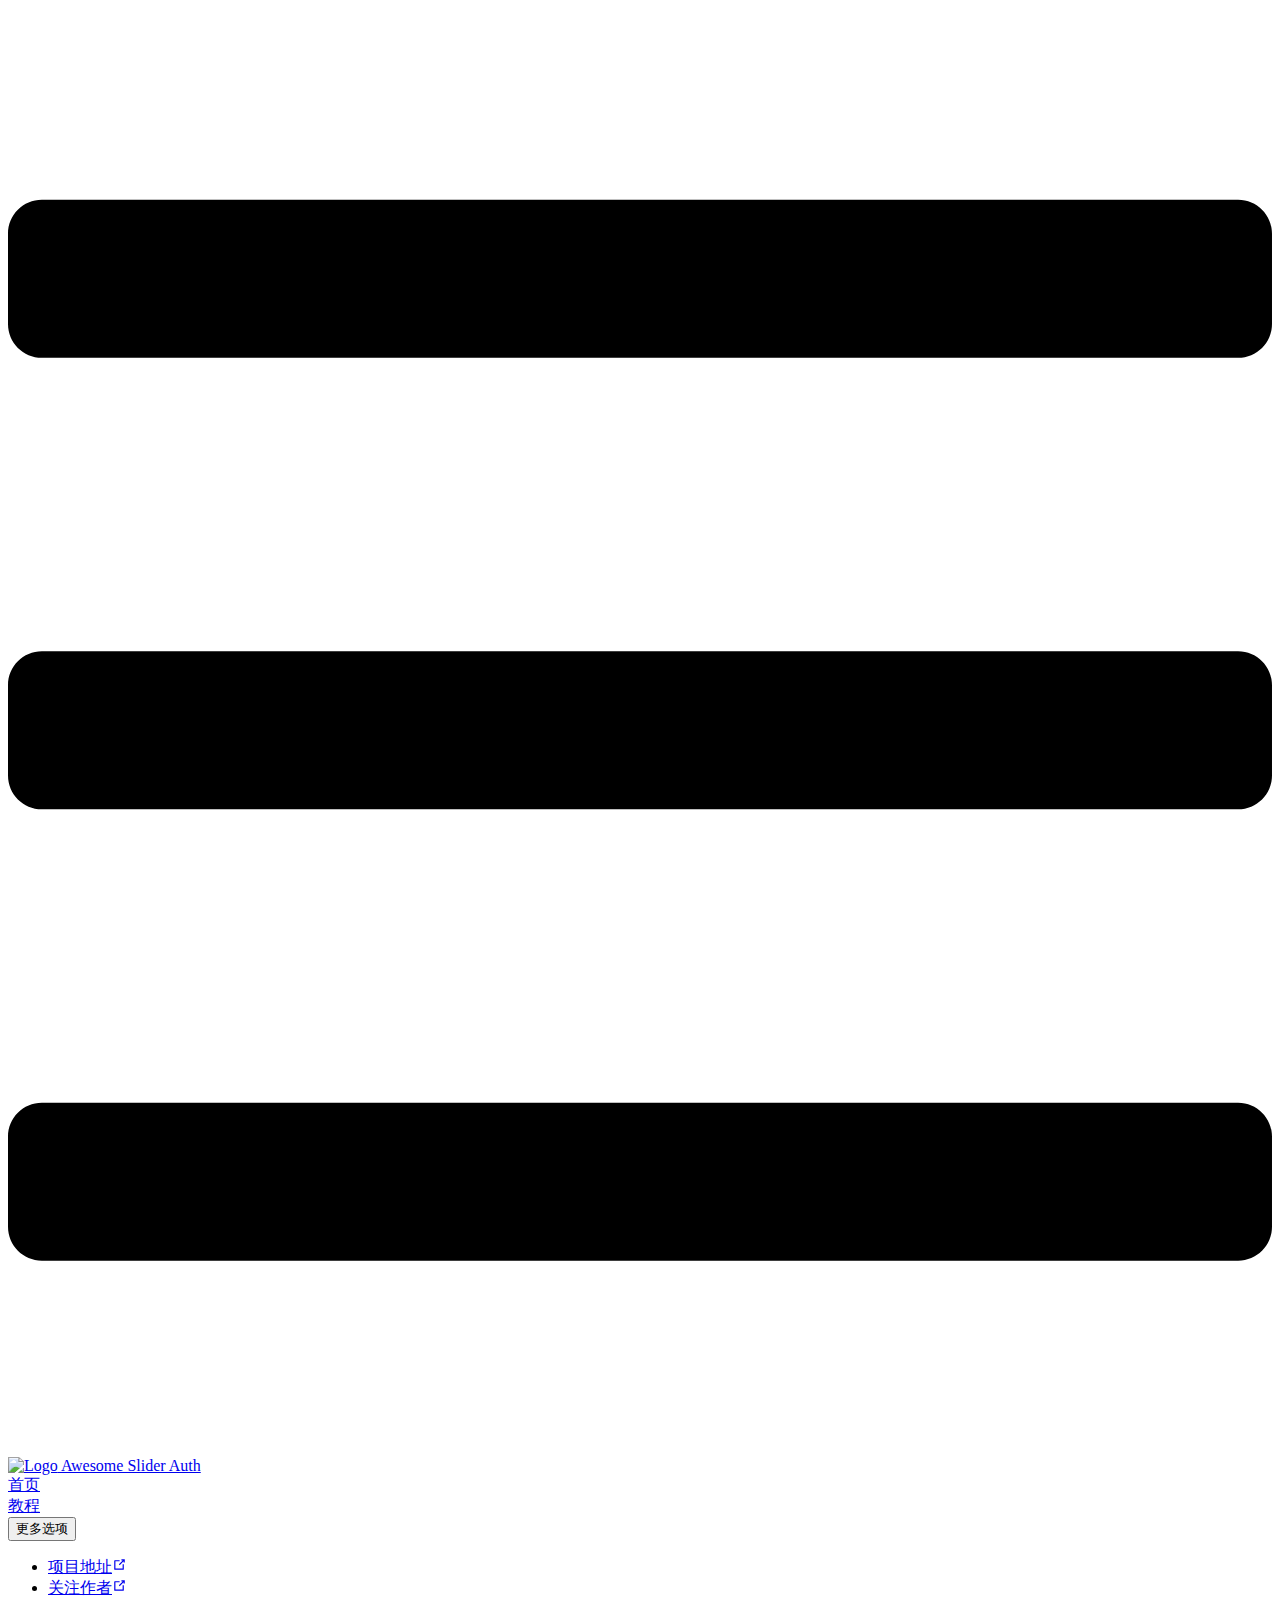
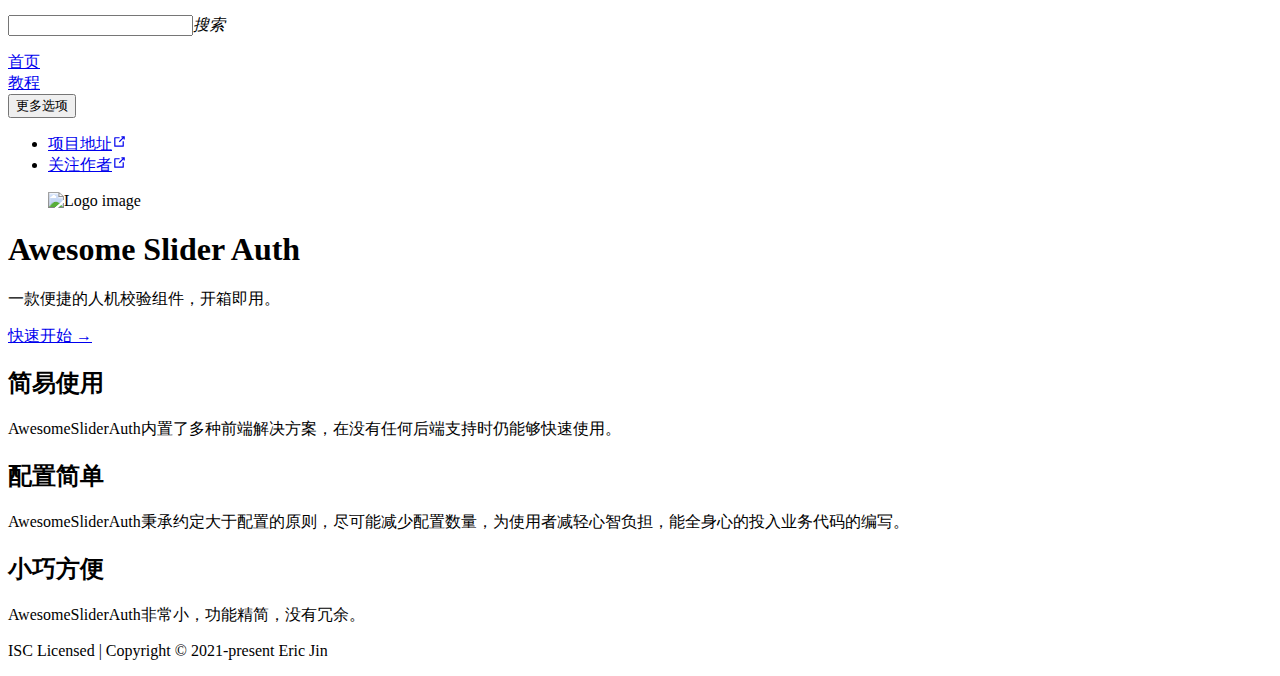
==== commit 5c3205cb: "2.1.2" ====
--- a/index.html
+++ b/index.html
@@ -5,19 +5,19 @@
     <meta name="viewport" content="width=device-width,initial-scale=1">
     <title>Awesome Slider Auth</title>
     <meta name="description" content="AwesomeSliderAuth组件库说明文档">
-    <link rel="stylesheet" href="/assets/style.580be274.css">
-    <link rel="modulepreload" href="/assets/Home.55e98f3b.js">
-    <link rel="modulepreload" href="/assets/app.3aeecdc4.js">
-    <link rel="modulepreload" href="/assets/index.md.b3432b7b.lean.js">
-    <link rel="modulepreload" href="/assets/app.3aeecdc4.js">
-    <link rel="icon" href="/linktolink.png">
+    <link rel="stylesheet" href="/awesome-slider-auth-doc/assets/style.af9b70f4.css">
+    <link rel="modulepreload" href="/awesome-slider-auth-doc/assets/Home.e444f31a.js">
+    <link rel="modulepreload" href="/awesome-slider-auth-doc/assets/app.5c473da7.js">
+    <link rel="modulepreload" href="/awesome-slider-auth-doc/assets/index.md.a86c44f2.lean.js">
+    <link rel="modulepreload" href="/awesome-slider-auth-doc/assets/app.5c473da7.js">
+    <link rel="icon" href="/awesome-slider-auth-doc/linktolink.png">
     <meta name="twitter:title" content="Awesome Slider Auth">
     <meta property="og:title" content="Awesome Slider Auth">
   </head>
   <body>
-    <div id="app"><!--[--><!--[--><div class="no-sidebar theme"><header class="nav-bar" data-v-675d8756><div class="sidebar-button" data-v-675d8756><svg class="icon" xmlns="http://www.w3.org/2000/svg" aria-hidden="true" role="img" viewBox="0 0 448 512"><path fill="currentColor" d="M436 124H12c-6.627 0-12-5.373-12-12V80c0-6.627 5.373-12 12-12h424c6.627 0 12 5.373 12 12v32c0 6.627-5.373 12-12 12zm0 160H12c-6.627 0-12-5.373-12-12v-32c0-6.627 5.373-12 12-12h424c6.627 0 12 5.373 12 12v32c0 6.627-5.373 12-12 12zm0 160H12c-6.627 0-12-5.373-12-12v-32c0-6.627 5.373-12 12-12h424c6.627 0 12 5.373 12 12v32c0 6.627-5.373 12-12 12z" class></path></svg></div><a class="nav-bar-title" href="/" aria-label="Awesome Slider Auth, back to home" data-v-675d8756 data-v-4a583abe><img class="logo" src="/logo.png" alt="Logo" data-v-4a583abe> Awesome Slider Auth</a><div class="flex-grow" data-v-675d8756></div><div class="nav" data-v-675d8756><nav class="nav-links" data-v-675d8756 data-v-eab3edfe><!--[--><div class="item" data-v-eab3edfe><div class="nav-link" data-v-eab3edfe data-v-b8818f8c><a class="item active" href="/" data-v-b8818f8c>首页 <!----></a></div></div><div class="item" data-v-eab3edfe><div class="nav-link" data-v-eab3edfe data-v-b8818f8c><a class="item" href="/document/" data-v-b8818f8c>教程 <!----></a></div></div><div class="item" data-v-eab3edfe><div class="nav-dropdown-link" data-v-eab3edfe data-v-56bf3a3f><button class="button" data-v-56bf3a3f><span class="button-text" data-v-56bf3a3f>更多选项</span><span class="right button-arrow" data-v-56bf3a3f></span></button><ul class="dialog" data-v-56bf3a3f><!--[--><li class="dialog-item" data-v-56bf3a3f><div class="nav-dropdown-link-item" data-v-56bf3a3f data-v-bbc27490><a class="item isExternal" href="https://github.com/Traeric/awesome-slider-auth" target="_blank" rel="noopener noreferrer" data-v-bbc27490><span class="arrow" data-v-bbc27490></span><span class="text" data-v-bbc27490>项目地址</span><span class="icon" data-v-bbc27490><svg class="icon outbound" xmlns="http://www.w3.org/2000/svg" aria-hidden="true" x="0px" y="0px" viewbox="0 0 100 100" width="15" height="15" data-v-bbc27490><path fill="currentColor" d="M18.8,85.1h56l0,0c2.2,0,4-1.8,4-4v-32h-8v28h-48v-48h28v-8h-32l0,0c-2.2,0-4,1.8-4,4v56C14.8,83.3,16.6,85.1,18.8,85.1z"></path><polygon fill="currentColor" points="45.7,48.7 51.3,54.3 77.2,28.5 77.2,37.2 85.2,37.2 85.2,14.9 62.8,14.9 62.8,22.9 71.5,22.9"></polygon></svg></span></a></div></li><li class="dialog-item" data-v-56bf3a3f><div class="nav-dropdown-link-item" data-v-56bf3a3f data-v-bbc27490><a class="item isExternal" href="https://github.com/Traeric" target="_blank" rel="noopener noreferrer" data-v-bbc27490><span class="arrow" data-v-bbc27490></span><span class="text" data-v-bbc27490>关注作者</span><span class="icon" data-v-bbc27490><svg class="icon outbound" xmlns="http://www.w3.org/2000/svg" aria-hidden="true" x="0px" y="0px" viewbox="0 0 100 100" width="15" height="15" data-v-bbc27490><path fill="currentColor" d="M18.8,85.1h56l0,0c2.2,0,4-1.8,4-4v-32h-8v28h-48v-48h28v-8h-32l0,0c-2.2,0-4,1.8-4,4v56C14.8,83.3,16.6,85.1,18.8,85.1z"></path><polygon fill="currentColor" points="45.7,48.7 51.3,54.3 77.2,28.5 77.2,37.2 85.2,37.2 85.2,14.9 62.8,14.9 62.8,22.9 71.5,22.9"></polygon></svg></span></a></div></li><!--]--></ul></div></div><!--]--><!----><!----></nav></div><!--[--><!--[--><div class="code-search-bar"><input class="code-search-input" value><i class="code-search-btn">搜索</i><ul class="code-search-words"><!--[--><!--]--></ul></div><!----><!--]--><!--]--></header><aside class="sidebar" data-v-83e92a68><nav class="nav-links nav" data-v-83e92a68 data-v-eab3edfe><!--[--><div class="item" data-v-eab3edfe><div class="nav-link" data-v-eab3edfe data-v-b8818f8c><a class="item active" href="/" data-v-b8818f8c>首页 <!----></a></div></div><div class="item" data-v-eab3edfe><div class="nav-link" data-v-eab3edfe data-v-b8818f8c><a class="item" href="/document/" data-v-b8818f8c>教程 <!----></a></div></div><div class="item" data-v-eab3edfe><div class="nav-dropdown-link" data-v-eab3edfe data-v-56bf3a3f><button class="button" data-v-56bf3a3f><span class="button-text" data-v-56bf3a3f>更多选项</span><span class="right button-arrow" data-v-56bf3a3f></span></button><ul class="dialog" data-v-56bf3a3f><!--[--><li class="dialog-item" data-v-56bf3a3f><div class="nav-dropdown-link-item" data-v-56bf3a3f data-v-bbc27490><a class="item isExternal" href="https://github.com/Traeric/awesome-slider-auth" target="_blank" rel="noopener noreferrer" data-v-bbc27490><span class="arrow" data-v-bbc27490></span><span class="text" data-v-bbc27490>项目地址</span><span class="icon" data-v-bbc27490><svg class="icon outbound" xmlns="http://www.w3.org/2000/svg" aria-hidden="true" x="0px" y="0px" viewbox="0 0 100 100" width="15" height="15" data-v-bbc27490><path fill="currentColor" d="M18.8,85.1h56l0,0c2.2,0,4-1.8,4-4v-32h-8v28h-48v-48h28v-8h-32l0,0c-2.2,0-4,1.8-4,4v56C14.8,83.3,16.6,85.1,18.8,85.1z"></path><polygon fill="currentColor" points="45.7,48.7 51.3,54.3 77.2,28.5 77.2,37.2 85.2,37.2 85.2,14.9 62.8,14.9 62.8,22.9 71.5,22.9"></polygon></svg></span></a></div></li><li class="dialog-item" data-v-56bf3a3f><div class="nav-dropdown-link-item" data-v-56bf3a3f data-v-bbc27490><a class="item isExternal" href="https://github.com/Traeric" target="_blank" rel="noopener noreferrer" data-v-bbc27490><span class="arrow" data-v-bbc27490></span><span class="text" data-v-bbc27490>关注作者</span><span class="icon" data-v-bbc27490><svg class="icon outbound" xmlns="http://www.w3.org/2000/svg" aria-hidden="true" x="0px" y="0px" viewbox="0 0 100 100" width="15" height="15" data-v-bbc27490><path fill="currentColor" d="M18.8,85.1h56l0,0c2.2,0,4-1.8,4-4v-32h-8v28h-48v-48h28v-8h-32l0,0c-2.2,0-4,1.8-4,4v56C14.8,83.3,16.6,85.1,18.8,85.1z"></path><polygon fill="currentColor" points="45.7,48.7 51.3,54.3 77.2,28.5 77.2,37.2 85.2,37.2 85.2,14.9 62.8,14.9 62.8,22.9 71.5,22.9"></polygon></svg></span></a></div></li><!--]--></ul></div></div><!--]--><!----><!----></nav><!--[--><!--]--><!----><!--[--><!--]--></aside><!-- TODO: make this button accessible --><div class="sidebar-mask"></div><main class="home" aria-labelledby="main-title" data-v-10122c92><header class="home-hero" data-v-10122c92 data-v-370f18c0><figure class="figure" data-v-370f18c0><img class="image" src="/logo.png" alt="Logo image" data-v-370f18c0></figure><h1 id="main-title" class="title" data-v-370f18c0>Awesome Slider Auth</h1><p class="tagline" data-v-370f18c0>一款便捷的人机校验组件，开箱即用。</p><div class="nav-link action" data-v-370f18c0 data-v-b8818f8c><a class="item" href="/document/" data-v-b8818f8c>快速开始  → <!----></a></div><!----></header><!--[--><!--]--><div class="home-features" data-v-10122c92 data-v-e39c13e0><div class="wrapper" data-v-e39c13e0><div class="container" data-v-e39c13e0><div class="features" data-v-e39c13e0><!--[--><section class="feature" data-v-e39c13e0><h2 class="title" data-v-e39c13e0>简易使用</h2><p class="details" data-v-e39c13e0>AwesomeSliderAuth内置了多种前端解决方案，在没有任何后端支持时仍能够快速使用。</p></section><section class="feature" data-v-e39c13e0><h2 class="title" data-v-e39c13e0>配置简单</h2><p class="details" data-v-e39c13e0>AwesomeSliderAuth秉承约定大于配置的原则，尽可能减少配置数量，为使用者减轻心智负担，能全身心的投入业务代码的编写。</p></section><section class="feature" data-v-e39c13e0><h2 class="title" data-v-e39c13e0>小巧方便</h2><p class="details" data-v-e39c13e0>AwesomeSliderAuth非常小，功能精简，没有冗余。</p></section><!--]--></div></div></div></div><div class="home-content" data-v-10122c92><div style="position:relative;" data-v-10122c92><div></div></div></div><!--[--><!--]--><footer class="footer" data-v-10122c92 data-v-30918238><div class="container" data-v-30918238><p class="text" data-v-30918238>ISC Licensed | Copyright © 2021-present Eric Jin</p></div></footer><!--[--><!--]--></main></div><!----><!--]--><!-- <Content /> make sure to include markdown outlet --><!--]--></div>
-    <script>__VP_HASH_MAP__ = JSON.parse("{\"document_index.md\":\"7f8058c8\",\"document_quick_start_index.md\":\"8540297a\",\"document_slider_jigsaw_slider_index.md\":\"874a9eea\",\"document_slider_picture_captcha_index.md\":\"c23aa73a\",\"document_slider_puzzle_slider_index.md\":\"59d5110a\",\"document_slider_rotate_slider_index.md\":\"e55f57af\",\"document_slider_scratch_slider_index.md\":\"a97daf1c\",\"document_slider_simple_slider_index.md\":\"7154e8f8\",\"document_slider_text_slider_index.md\":\"b3223be7\",\"document_ui_back_top_index.md\":\"525e357c\",\"document_ui_button_index.md\":\"f8f2f9c7\",\"document_ui_font_icons_index.md\":\"70fd0753\",\"document_ui_message_index.md\":\"48d3ebce\",\"index.md\":\"b3432b7b\"}")</script>
-    <script type="module" async src="/assets/app.3aeecdc4.js"></script>
+    <div id="app"><!--[--><!--[--><div class="no-sidebar theme"><header class="nav-bar" data-v-675d8756><div class="sidebar-button" data-v-675d8756><svg class="icon" xmlns="http://www.w3.org/2000/svg" aria-hidden="true" role="img" viewBox="0 0 448 512"><path fill="currentColor" d="M436 124H12c-6.627 0-12-5.373-12-12V80c0-6.627 5.373-12 12-12h424c6.627 0 12 5.373 12 12v32c0 6.627-5.373 12-12 12zm0 160H12c-6.627 0-12-5.373-12-12v-32c0-6.627 5.373-12 12-12h424c6.627 0 12 5.373 12 12v32c0 6.627-5.373 12-12 12zm0 160H12c-6.627 0-12-5.373-12-12v-32c0-6.627 5.373-12 12-12h424c6.627 0 12 5.373 12 12v32c0 6.627-5.373 12-12 12z" class></path></svg></div><a class="nav-bar-title" href="/awesome-slider-auth-doc/" aria-label="Awesome Slider Auth, back to home" data-v-675d8756 data-v-4a583abe><img class="logo" src="/awesome-slider-auth-doc/logo.png" alt="Logo" data-v-4a583abe> Awesome Slider Auth</a><div class="flex-grow" data-v-675d8756></div><div class="nav" data-v-675d8756><nav class="nav-links" data-v-675d8756 data-v-eab3edfe><!--[--><div class="item" data-v-eab3edfe><div class="nav-link" data-v-eab3edfe data-v-b8818f8c><a class="item" href="/awesome-slider-auth-doc/" data-v-b8818f8c>首页 <!----></a></div></div><div class="item" data-v-eab3edfe><div class="nav-link" data-v-eab3edfe data-v-b8818f8c><a class="item" href="/awesome-slider-auth-doc/document/" data-v-b8818f8c>教程 <!----></a></div></div><div class="item" data-v-eab3edfe><div class="nav-dropdown-link" data-v-eab3edfe data-v-56bf3a3f><button class="button" data-v-56bf3a3f><span class="button-text" data-v-56bf3a3f>更多选项</span><span class="right button-arrow" data-v-56bf3a3f></span></button><ul class="dialog" data-v-56bf3a3f><!--[--><li class="dialog-item" data-v-56bf3a3f><div class="nav-dropdown-link-item" data-v-56bf3a3f data-v-bbc27490><a class="item isExternal" href="https://github.com/Traeric/awesome-slider-auth" target="_blank" rel="noopener noreferrer" data-v-bbc27490><span class="arrow" data-v-bbc27490></span><span class="text" data-v-bbc27490>项目地址</span><span class="icon" data-v-bbc27490><svg class="icon outbound" xmlns="http://www.w3.org/2000/svg" aria-hidden="true" x="0px" y="0px" viewbox="0 0 100 100" width="15" height="15" data-v-bbc27490><path fill="currentColor" d="M18.8,85.1h56l0,0c2.2,0,4-1.8,4-4v-32h-8v28h-48v-48h28v-8h-32l0,0c-2.2,0-4,1.8-4,4v56C14.8,83.3,16.6,85.1,18.8,85.1z"></path><polygon fill="currentColor" points="45.7,48.7 51.3,54.3 77.2,28.5 77.2,37.2 85.2,37.2 85.2,14.9 62.8,14.9 62.8,22.9 71.5,22.9"></polygon></svg></span></a></div></li><li class="dialog-item" data-v-56bf3a3f><div class="nav-dropdown-link-item" data-v-56bf3a3f data-v-bbc27490><a class="item isExternal" href="https://github.com/Traeric" target="_blank" rel="noopener noreferrer" data-v-bbc27490><span class="arrow" data-v-bbc27490></span><span class="text" data-v-bbc27490>关注作者</span><span class="icon" data-v-bbc27490><svg class="icon outbound" xmlns="http://www.w3.org/2000/svg" aria-hidden="true" x="0px" y="0px" viewbox="0 0 100 100" width="15" height="15" data-v-bbc27490><path fill="currentColor" d="M18.8,85.1h56l0,0c2.2,0,4-1.8,4-4v-32h-8v28h-48v-48h28v-8h-32l0,0c-2.2,0-4,1.8-4,4v56C14.8,83.3,16.6,85.1,18.8,85.1z"></path><polygon fill="currentColor" points="45.7,48.7 51.3,54.3 77.2,28.5 77.2,37.2 85.2,37.2 85.2,14.9 62.8,14.9 62.8,22.9 71.5,22.9"></polygon></svg></span></a></div></li><!--]--></ul></div></div><!--]--><!----><!----></nav></div><!--[--><!--[--><div class="code-search-bar"><input class="code-search-input" value><i class="code-search-btn">搜索</i><ul class="code-search-words"><!--[--><!--]--></ul></div><!----><!--]--><!--]--></header><aside class="sidebar" data-v-83e92a68><nav class="nav-links nav" data-v-83e92a68 data-v-eab3edfe><!--[--><div class="item" data-v-eab3edfe><div class="nav-link" data-v-eab3edfe data-v-b8818f8c><a class="item" href="/awesome-slider-auth-doc/" data-v-b8818f8c>首页 <!----></a></div></div><div class="item" data-v-eab3edfe><div class="nav-link" data-v-eab3edfe data-v-b8818f8c><a class="item" href="/awesome-slider-auth-doc/document/" data-v-b8818f8c>教程 <!----></a></div></div><div class="item" data-v-eab3edfe><div class="nav-dropdown-link" data-v-eab3edfe data-v-56bf3a3f><button class="button" data-v-56bf3a3f><span class="button-text" data-v-56bf3a3f>更多选项</span><span class="right button-arrow" data-v-56bf3a3f></span></button><ul class="dialog" data-v-56bf3a3f><!--[--><li class="dialog-item" data-v-56bf3a3f><div class="nav-dropdown-link-item" data-v-56bf3a3f data-v-bbc27490><a class="item isExternal" href="https://github.com/Traeric/awesome-slider-auth" target="_blank" rel="noopener noreferrer" data-v-bbc27490><span class="arrow" data-v-bbc27490></span><span class="text" data-v-bbc27490>项目地址</span><span class="icon" data-v-bbc27490><svg class="icon outbound" xmlns="http://www.w3.org/2000/svg" aria-hidden="true" x="0px" y="0px" viewbox="0 0 100 100" width="15" height="15" data-v-bbc27490><path fill="currentColor" d="M18.8,85.1h56l0,0c2.2,0,4-1.8,4-4v-32h-8v28h-48v-48h28v-8h-32l0,0c-2.2,0-4,1.8-4,4v56C14.8,83.3,16.6,85.1,18.8,85.1z"></path><polygon fill="currentColor" points="45.7,48.7 51.3,54.3 77.2,28.5 77.2,37.2 85.2,37.2 85.2,14.9 62.8,14.9 62.8,22.9 71.5,22.9"></polygon></svg></span></a></div></li><li class="dialog-item" data-v-56bf3a3f><div class="nav-dropdown-link-item" data-v-56bf3a3f data-v-bbc27490><a class="item isExternal" href="https://github.com/Traeric" target="_blank" rel="noopener noreferrer" data-v-bbc27490><span class="arrow" data-v-bbc27490></span><span class="text" data-v-bbc27490>关注作者</span><span class="icon" data-v-bbc27490><svg class="icon outbound" xmlns="http://www.w3.org/2000/svg" aria-hidden="true" x="0px" y="0px" viewbox="0 0 100 100" width="15" height="15" data-v-bbc27490><path fill="currentColor" d="M18.8,85.1h56l0,0c2.2,0,4-1.8,4-4v-32h-8v28h-48v-48h28v-8h-32l0,0c-2.2,0-4,1.8-4,4v56C14.8,83.3,16.6,85.1,18.8,85.1z"></path><polygon fill="currentColor" points="45.7,48.7 51.3,54.3 77.2,28.5 77.2,37.2 85.2,37.2 85.2,14.9 62.8,14.9 62.8,22.9 71.5,22.9"></polygon></svg></span></a></div></li><!--]--></ul></div></div><!--]--><!----><!----></nav><!--[--><!--]--><!----><!--[--><!--]--></aside><!-- TODO: make this button accessible --><div class="sidebar-mask"></div><main class="home" aria-labelledby="main-title" data-v-10122c92><header class="home-hero" data-v-10122c92 data-v-370f18c0><figure class="figure" data-v-370f18c0><img class="image" src="/awesome-slider-auth-doc/logo.png" alt="Logo image" data-v-370f18c0></figure><h1 id="main-title" class="title" data-v-370f18c0>Awesome Slider Auth</h1><p class="tagline" data-v-370f18c0>一款便捷的人机校验组件，开箱即用。</p><div class="nav-link action" data-v-370f18c0 data-v-b8818f8c><a class="item" href="/awesome-slider-auth-doc/document/" data-v-b8818f8c>快速开始  → <!----></a></div><!----></header><!--[--><!--]--><div class="home-features" data-v-10122c92 data-v-e39c13e0><div class="wrapper" data-v-e39c13e0><div class="container" data-v-e39c13e0><div class="features" data-v-e39c13e0><!--[--><section class="feature" data-v-e39c13e0><h2 class="title" data-v-e39c13e0>简易使用</h2><p class="details" data-v-e39c13e0>AwesomeSliderAuth内置了多种前端解决方案，在没有任何后端支持时仍能够快速使用。</p></section><section class="feature" data-v-e39c13e0><h2 class="title" data-v-e39c13e0>配置简单</h2><p class="details" data-v-e39c13e0>AwesomeSliderAuth秉承约定大于配置的原则，尽可能减少配置数量，为使用者减轻心智负担，能全身心的投入业务代码的编写。</p></section><section class="feature" data-v-e39c13e0><h2 class="title" data-v-e39c13e0>小巧方便</h2><p class="details" data-v-e39c13e0>AwesomeSliderAuth非常小，功能精简，没有冗余。</p></section><!--]--></div></div></div></div><div class="home-content" data-v-10122c92><div style="position:relative;" data-v-10122c92><div></div></div></div><!--[--><!--]--><footer class="footer" data-v-10122c92 data-v-30918238><div class="container" data-v-30918238><p class="text" data-v-30918238>ISC Licensed | Copyright © 2021-present Eric Jin</p></div></footer><!--[--><!--]--></main></div><!----><!--]--><!-- <Content /> make sure to include markdown outlet --><!--]--></div>
+    <script>__VP_HASH_MAP__ = JSON.parse("{\"document_index.md\":\"b2de9cc6\",\"document_quick_start_index.md\":\"91cad868\",\"document_slider_jigsaw_slider_index.md\":\"1d79b86d\",\"document_slider_picture_captcha_index.md\":\"23504403\",\"document_slider_puzzle_slider_index.md\":\"c374aec7\",\"document_slider_rotate_slider_index.md\":\"b9cda71b\",\"document_slider_scratch_slider_index.md\":\"d77d4172\",\"document_slider_simple_slider_index.md\":\"8443f36b\",\"document_slider_text_slider_index.md\":\"046a7a98\",\"document_ui_back_top_index.md\":\"02f74e3e\",\"document_ui_button_index.md\":\"6863e9a8\",\"document_ui_message_index.md\":\"423fe33d\",\"document_ui_svg_icons_index.md\":\"1fcc8119\",\"index.md\":\"a86c44f2\"}")</script>
+    <script type="module" async src="/awesome-slider-auth-doc/assets/app.5c473da7.js"></script>
     
   </body>
 </html>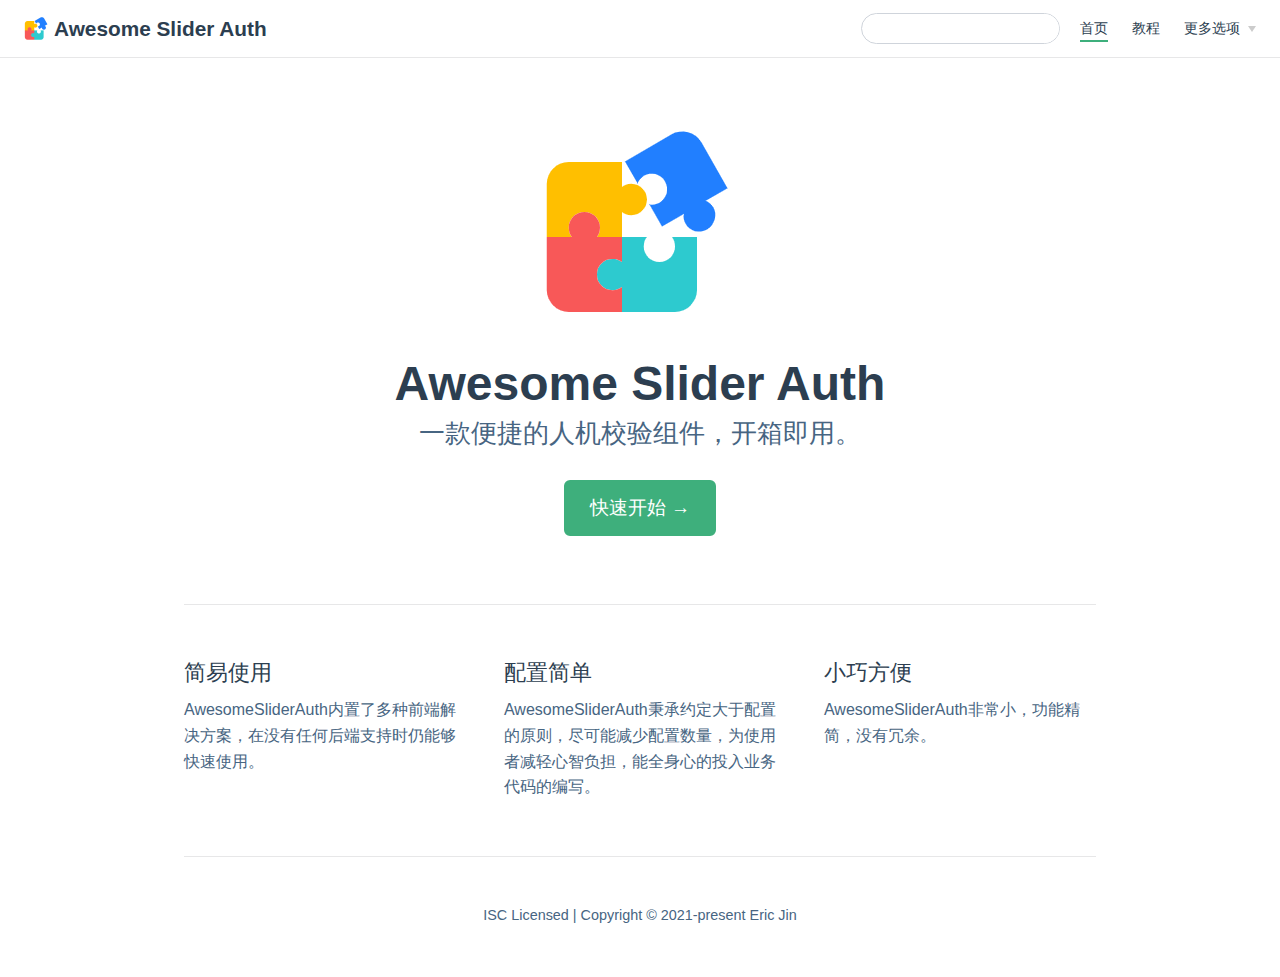
==== commit 198f86b6: "2.1.2版本文档" ====
--- a/index.html
+++ b/index.html
@@ -5,19 +5,19 @@
     <meta name="viewport" content="width=device-width,initial-scale=1">
     <title>Awesome Slider Auth</title>
     <meta name="description" content="AwesomeSliderAuth组件库说明文档">
-    <link rel="stylesheet" href="/awesome-slider-auth-doc/assets/style.af9b70f4.css">
-    <link rel="modulepreload" href="/awesome-slider-auth-doc/assets/Home.e444f31a.js">
-    <link rel="modulepreload" href="/awesome-slider-auth-doc/assets/app.5c473da7.js">
-    <link rel="modulepreload" href="/awesome-slider-auth-doc/assets/index.md.a86c44f2.lean.js">
-    <link rel="modulepreload" href="/awesome-slider-auth-doc/assets/app.5c473da7.js">
-    <link rel="icon" href="/awesome-slider-auth-doc/linktolink.png">
+    <link rel="stylesheet" href="/assets/style.4c319b1a.css">
+    <link rel="modulepreload" href="/assets/Home.4c534dc3.js">
+    <link rel="modulepreload" href="/assets/app.6d67a695.js">
+    <link rel="modulepreload" href="/assets/index.md.1b8b2c13.lean.js">
+    <link rel="modulepreload" href="/assets/app.6d67a695.js">
+    <link rel="icon" href="/linktolink.png">
     <meta name="twitter:title" content="Awesome Slider Auth">
     <meta property="og:title" content="Awesome Slider Auth">
   </head>
   <body>
-    <div id="app"><!--[--><!--[--><div class="no-sidebar theme"><header class="nav-bar" data-v-675d8756><div class="sidebar-button" data-v-675d8756><svg class="icon" xmlns="http://www.w3.org/2000/svg" aria-hidden="true" role="img" viewBox="0 0 448 512"><path fill="currentColor" d="M436 124H12c-6.627 0-12-5.373-12-12V80c0-6.627 5.373-12 12-12h424c6.627 0 12 5.373 12 12v32c0 6.627-5.373 12-12 12zm0 160H12c-6.627 0-12-5.373-12-12v-32c0-6.627 5.373-12 12-12h424c6.627 0 12 5.373 12 12v32c0 6.627-5.373 12-12 12zm0 160H12c-6.627 0-12-5.373-12-12v-32c0-6.627 5.373-12 12-12h424c6.627 0 12 5.373 12 12v32c0 6.627-5.373 12-12 12z" class></path></svg></div><a class="nav-bar-title" href="/awesome-slider-auth-doc/" aria-label="Awesome Slider Auth, back to home" data-v-675d8756 data-v-4a583abe><img class="logo" src="/awesome-slider-auth-doc/logo.png" alt="Logo" data-v-4a583abe> Awesome Slider Auth</a><div class="flex-grow" data-v-675d8756></div><div class="nav" data-v-675d8756><nav class="nav-links" data-v-675d8756 data-v-eab3edfe><!--[--><div class="item" data-v-eab3edfe><div class="nav-link" data-v-eab3edfe data-v-b8818f8c><a class="item" href="/awesome-slider-auth-doc/" data-v-b8818f8c>首页 <!----></a></div></div><div class="item" data-v-eab3edfe><div class="nav-link" data-v-eab3edfe data-v-b8818f8c><a class="item" href="/awesome-slider-auth-doc/document/" data-v-b8818f8c>教程 <!----></a></div></div><div class="item" data-v-eab3edfe><div class="nav-dropdown-link" data-v-eab3edfe data-v-56bf3a3f><button class="button" data-v-56bf3a3f><span class="button-text" data-v-56bf3a3f>更多选项</span><span class="right button-arrow" data-v-56bf3a3f></span></button><ul class="dialog" data-v-56bf3a3f><!--[--><li class="dialog-item" data-v-56bf3a3f><div class="nav-dropdown-link-item" data-v-56bf3a3f data-v-bbc27490><a class="item isExternal" href="https://github.com/Traeric/awesome-slider-auth" target="_blank" rel="noopener noreferrer" data-v-bbc27490><span class="arrow" data-v-bbc27490></span><span class="text" data-v-bbc27490>项目地址</span><span class="icon" data-v-bbc27490><svg class="icon outbound" xmlns="http://www.w3.org/2000/svg" aria-hidden="true" x="0px" y="0px" viewbox="0 0 100 100" width="15" height="15" data-v-bbc27490><path fill="currentColor" d="M18.8,85.1h56l0,0c2.2,0,4-1.8,4-4v-32h-8v28h-48v-48h28v-8h-32l0,0c-2.2,0-4,1.8-4,4v56C14.8,83.3,16.6,85.1,18.8,85.1z"></path><polygon fill="currentColor" points="45.7,48.7 51.3,54.3 77.2,28.5 77.2,37.2 85.2,37.2 85.2,14.9 62.8,14.9 62.8,22.9 71.5,22.9"></polygon></svg></span></a></div></li><li class="dialog-item" data-v-56bf3a3f><div class="nav-dropdown-link-item" data-v-56bf3a3f data-v-bbc27490><a class="item isExternal" href="https://github.com/Traeric" target="_blank" rel="noopener noreferrer" data-v-bbc27490><span class="arrow" data-v-bbc27490></span><span class="text" data-v-bbc27490>关注作者</span><span class="icon" data-v-bbc27490><svg class="icon outbound" xmlns="http://www.w3.org/2000/svg" aria-hidden="true" x="0px" y="0px" viewbox="0 0 100 100" width="15" height="15" data-v-bbc27490><path fill="currentColor" d="M18.8,85.1h56l0,0c2.2,0,4-1.8,4-4v-32h-8v28h-48v-48h28v-8h-32l0,0c-2.2,0-4,1.8-4,4v56C14.8,83.3,16.6,85.1,18.8,85.1z"></path><polygon fill="currentColor" points="45.7,48.7 51.3,54.3 77.2,28.5 77.2,37.2 85.2,37.2 85.2,14.9 62.8,14.9 62.8,22.9 71.5,22.9"></polygon></svg></span></a></div></li><!--]--></ul></div></div><!--]--><!----><!----></nav></div><!--[--><!--[--><div class="code-search-bar"><input class="code-search-input" value><i class="code-search-btn">搜索</i><ul class="code-search-words"><!--[--><!--]--></ul></div><!----><!--]--><!--]--></header><aside class="sidebar" data-v-83e92a68><nav class="nav-links nav" data-v-83e92a68 data-v-eab3edfe><!--[--><div class="item" data-v-eab3edfe><div class="nav-link" data-v-eab3edfe data-v-b8818f8c><a class="item" href="/awesome-slider-auth-doc/" data-v-b8818f8c>首页 <!----></a></div></div><div class="item" data-v-eab3edfe><div class="nav-link" data-v-eab3edfe data-v-b8818f8c><a class="item" href="/awesome-slider-auth-doc/document/" data-v-b8818f8c>教程 <!----></a></div></div><div class="item" data-v-eab3edfe><div class="nav-dropdown-link" data-v-eab3edfe data-v-56bf3a3f><button class="button" data-v-56bf3a3f><span class="button-text" data-v-56bf3a3f>更多选项</span><span class="right button-arrow" data-v-56bf3a3f></span></button><ul class="dialog" data-v-56bf3a3f><!--[--><li class="dialog-item" data-v-56bf3a3f><div class="nav-dropdown-link-item" data-v-56bf3a3f data-v-bbc27490><a class="item isExternal" href="https://github.com/Traeric/awesome-slider-auth" target="_blank" rel="noopener noreferrer" data-v-bbc27490><span class="arrow" data-v-bbc27490></span><span class="text" data-v-bbc27490>项目地址</span><span class="icon" data-v-bbc27490><svg class="icon outbound" xmlns="http://www.w3.org/2000/svg" aria-hidden="true" x="0px" y="0px" viewbox="0 0 100 100" width="15" height="15" data-v-bbc27490><path fill="currentColor" d="M18.8,85.1h56l0,0c2.2,0,4-1.8,4-4v-32h-8v28h-48v-48h28v-8h-32l0,0c-2.2,0-4,1.8-4,4v56C14.8,83.3,16.6,85.1,18.8,85.1z"></path><polygon fill="currentColor" points="45.7,48.7 51.3,54.3 77.2,28.5 77.2,37.2 85.2,37.2 85.2,14.9 62.8,14.9 62.8,22.9 71.5,22.9"></polygon></svg></span></a></div></li><li class="dialog-item" data-v-56bf3a3f><div class="nav-dropdown-link-item" data-v-56bf3a3f data-v-bbc27490><a class="item isExternal" href="https://github.com/Traeric" target="_blank" rel="noopener noreferrer" data-v-bbc27490><span class="arrow" data-v-bbc27490></span><span class="text" data-v-bbc27490>关注作者</span><span class="icon" data-v-bbc27490><svg class="icon outbound" xmlns="http://www.w3.org/2000/svg" aria-hidden="true" x="0px" y="0px" viewbox="0 0 100 100" width="15" height="15" data-v-bbc27490><path fill="currentColor" d="M18.8,85.1h56l0,0c2.2,0,4-1.8,4-4v-32h-8v28h-48v-48h28v-8h-32l0,0c-2.2,0-4,1.8-4,4v56C14.8,83.3,16.6,85.1,18.8,85.1z"></path><polygon fill="currentColor" points="45.7,48.7 51.3,54.3 77.2,28.5 77.2,37.2 85.2,37.2 85.2,14.9 62.8,14.9 62.8,22.9 71.5,22.9"></polygon></svg></span></a></div></li><!--]--></ul></div></div><!--]--><!----><!----></nav><!--[--><!--]--><!----><!--[--><!--]--></aside><!-- TODO: make this button accessible --><div class="sidebar-mask"></div><main class="home" aria-labelledby="main-title" data-v-10122c92><header class="home-hero" data-v-10122c92 data-v-370f18c0><figure class="figure" data-v-370f18c0><img class="image" src="/awesome-slider-auth-doc/logo.png" alt="Logo image" data-v-370f18c0></figure><h1 id="main-title" class="title" data-v-370f18c0>Awesome Slider Auth</h1><p class="tagline" data-v-370f18c0>一款便捷的人机校验组件，开箱即用。</p><div class="nav-link action" data-v-370f18c0 data-v-b8818f8c><a class="item" href="/awesome-slider-auth-doc/document/" data-v-b8818f8c>快速开始  → <!----></a></div><!----></header><!--[--><!--]--><div class="home-features" data-v-10122c92 data-v-e39c13e0><div class="wrapper" data-v-e39c13e0><div class="container" data-v-e39c13e0><div class="features" data-v-e39c13e0><!--[--><section class="feature" data-v-e39c13e0><h2 class="title" data-v-e39c13e0>简易使用</h2><p class="details" data-v-e39c13e0>AwesomeSliderAuth内置了多种前端解决方案，在没有任何后端支持时仍能够快速使用。</p></section><section class="feature" data-v-e39c13e0><h2 class="title" data-v-e39c13e0>配置简单</h2><p class="details" data-v-e39c13e0>AwesomeSliderAuth秉承约定大于配置的原则，尽可能减少配置数量，为使用者减轻心智负担，能全身心的投入业务代码的编写。</p></section><section class="feature" data-v-e39c13e0><h2 class="title" data-v-e39c13e0>小巧方便</h2><p class="details" data-v-e39c13e0>AwesomeSliderAuth非常小，功能精简，没有冗余。</p></section><!--]--></div></div></div></div><div class="home-content" data-v-10122c92><div style="position:relative;" data-v-10122c92><div></div></div></div><!--[--><!--]--><footer class="footer" data-v-10122c92 data-v-30918238><div class="container" data-v-30918238><p class="text" data-v-30918238>ISC Licensed | Copyright © 2021-present Eric Jin</p></div></footer><!--[--><!--]--></main></div><!----><!--]--><!-- <Content /> make sure to include markdown outlet --><!--]--></div>
-    <script>__VP_HASH_MAP__ = JSON.parse("{\"document_index.md\":\"b2de9cc6\",\"document_quick_start_index.md\":\"91cad868\",\"document_slider_jigsaw_slider_index.md\":\"1d79b86d\",\"document_slider_picture_captcha_index.md\":\"23504403\",\"document_slider_puzzle_slider_index.md\":\"c374aec7\",\"document_slider_rotate_slider_index.md\":\"b9cda71b\",\"document_slider_scratch_slider_index.md\":\"d77d4172\",\"document_slider_simple_slider_index.md\":\"8443f36b\",\"document_slider_text_slider_index.md\":\"046a7a98\",\"document_ui_back_top_index.md\":\"02f74e3e\",\"document_ui_button_index.md\":\"6863e9a8\",\"document_ui_message_index.md\":\"423fe33d\",\"document_ui_svg_icons_index.md\":\"1fcc8119\",\"index.md\":\"a86c44f2\"}")</script>
-    <script type="module" async src="/awesome-slider-auth-doc/assets/app.5c473da7.js"></script>
+    <div id="app"><!--[--><!--[--><div class="no-sidebar theme"><header class="nav-bar" data-v-675d8756><div class="sidebar-button" data-v-675d8756><svg class="icon" xmlns="http://www.w3.org/2000/svg" aria-hidden="true" role="img" viewBox="0 0 448 512"><path fill="currentColor" d="M436 124H12c-6.627 0-12-5.373-12-12V80c0-6.627 5.373-12 12-12h424c6.627 0 12 5.373 12 12v32c0 6.627-5.373 12-12 12zm0 160H12c-6.627 0-12-5.373-12-12v-32c0-6.627 5.373-12 12-12h424c6.627 0 12 5.373 12 12v32c0 6.627-5.373 12-12 12zm0 160H12c-6.627 0-12-5.373-12-12v-32c0-6.627 5.373-12 12-12h424c6.627 0 12 5.373 12 12v32c0 6.627-5.373 12-12 12z" class></path></svg></div><a class="nav-bar-title" href="/" aria-label="Awesome Slider Auth, back to home" data-v-675d8756 data-v-4a583abe><img class="logo" src="/logo.png" alt="Logo" data-v-4a583abe> Awesome Slider Auth</a><div class="flex-grow" data-v-675d8756></div><div class="nav" data-v-675d8756><nav class="nav-links" data-v-675d8756 data-v-eab3edfe><!--[--><div class="item" data-v-eab3edfe><div class="nav-link" data-v-eab3edfe data-v-b8818f8c><a class="item active" href="/" data-v-b8818f8c>首页 <!----></a></div></div><div class="item" data-v-eab3edfe><div class="nav-link" data-v-eab3edfe data-v-b8818f8c><a class="item" href="/document/" data-v-b8818f8c>教程 <!----></a></div></div><div class="item" data-v-eab3edfe><div class="nav-dropdown-link" data-v-eab3edfe data-v-56bf3a3f><button class="button" data-v-56bf3a3f><span class="button-text" data-v-56bf3a3f>更多选项</span><span class="right button-arrow" data-v-56bf3a3f></span></button><ul class="dialog" data-v-56bf3a3f><!--[--><li class="dialog-item" data-v-56bf3a3f><div class="nav-dropdown-link-item" data-v-56bf3a3f data-v-bbc27490><a class="item isExternal" href="https://github.com/Traeric/awesome-slider-auth" target="_blank" rel="noopener noreferrer" data-v-bbc27490><span class="arrow" data-v-bbc27490></span><span class="text" data-v-bbc27490>项目地址</span><span class="icon" data-v-bbc27490><svg class="icon outbound" xmlns="http://www.w3.org/2000/svg" aria-hidden="true" x="0px" y="0px" viewbox="0 0 100 100" width="15" height="15" data-v-bbc27490><path fill="currentColor" d="M18.8,85.1h56l0,0c2.2,0,4-1.8,4-4v-32h-8v28h-48v-48h28v-8h-32l0,0c-2.2,0-4,1.8-4,4v56C14.8,83.3,16.6,85.1,18.8,85.1z"></path><polygon fill="currentColor" points="45.7,48.7 51.3,54.3 77.2,28.5 77.2,37.2 85.2,37.2 85.2,14.9 62.8,14.9 62.8,22.9 71.5,22.9"></polygon></svg></span></a></div></li><li class="dialog-item" data-v-56bf3a3f><div class="nav-dropdown-link-item" data-v-56bf3a3f data-v-bbc27490><a class="item isExternal" href="https://github.com/Traeric" target="_blank" rel="noopener noreferrer" data-v-bbc27490><span class="arrow" data-v-bbc27490></span><span class="text" data-v-bbc27490>关注作者</span><span class="icon" data-v-bbc27490><svg class="icon outbound" xmlns="http://www.w3.org/2000/svg" aria-hidden="true" x="0px" y="0px" viewbox="0 0 100 100" width="15" height="15" data-v-bbc27490><path fill="currentColor" d="M18.8,85.1h56l0,0c2.2,0,4-1.8,4-4v-32h-8v28h-48v-48h28v-8h-32l0,0c-2.2,0-4,1.8-4,4v56C14.8,83.3,16.6,85.1,18.8,85.1z"></path><polygon fill="currentColor" points="45.7,48.7 51.3,54.3 77.2,28.5 77.2,37.2 85.2,37.2 85.2,14.9 62.8,14.9 62.8,22.9 71.5,22.9"></polygon></svg></span></a></div></li><!--]--></ul></div></div><!--]--><!----><!----></nav></div><!--[--><!--[--><div class="code-search-bar"><input class="code-search-input" value><i class="code-search-btn">搜索</i><ul class="code-search-words"><!--[--><!--]--></ul></div><!----><!--]--><!--]--></header><aside class="sidebar" data-v-83e92a68><nav class="nav-links nav" data-v-83e92a68 data-v-eab3edfe><!--[--><div class="item" data-v-eab3edfe><div class="nav-link" data-v-eab3edfe data-v-b8818f8c><a class="item active" href="/" data-v-b8818f8c>首页 <!----></a></div></div><div class="item" data-v-eab3edfe><div class="nav-link" data-v-eab3edfe data-v-b8818f8c><a class="item" href="/document/" data-v-b8818f8c>教程 <!----></a></div></div><div class="item" data-v-eab3edfe><div class="nav-dropdown-link" data-v-eab3edfe data-v-56bf3a3f><button class="button" data-v-56bf3a3f><span class="button-text" data-v-56bf3a3f>更多选项</span><span class="right button-arrow" data-v-56bf3a3f></span></button><ul class="dialog" data-v-56bf3a3f><!--[--><li class="dialog-item" data-v-56bf3a3f><div class="nav-dropdown-link-item" data-v-56bf3a3f data-v-bbc27490><a class="item isExternal" href="https://github.com/Traeric/awesome-slider-auth" target="_blank" rel="noopener noreferrer" data-v-bbc27490><span class="arrow" data-v-bbc27490></span><span class="text" data-v-bbc27490>项目地址</span><span class="icon" data-v-bbc27490><svg class="icon outbound" xmlns="http://www.w3.org/2000/svg" aria-hidden="true" x="0px" y="0px" viewbox="0 0 100 100" width="15" height="15" data-v-bbc27490><path fill="currentColor" d="M18.8,85.1h56l0,0c2.2,0,4-1.8,4-4v-32h-8v28h-48v-48h28v-8h-32l0,0c-2.2,0-4,1.8-4,4v56C14.8,83.3,16.6,85.1,18.8,85.1z"></path><polygon fill="currentColor" points="45.7,48.7 51.3,54.3 77.2,28.5 77.2,37.2 85.2,37.2 85.2,14.9 62.8,14.9 62.8,22.9 71.5,22.9"></polygon></svg></span></a></div></li><li class="dialog-item" data-v-56bf3a3f><div class="nav-dropdown-link-item" data-v-56bf3a3f data-v-bbc27490><a class="item isExternal" href="https://github.com/Traeric" target="_blank" rel="noopener noreferrer" data-v-bbc27490><span class="arrow" data-v-bbc27490></span><span class="text" data-v-bbc27490>关注作者</span><span class="icon" data-v-bbc27490><svg class="icon outbound" xmlns="http://www.w3.org/2000/svg" aria-hidden="true" x="0px" y="0px" viewbox="0 0 100 100" width="15" height="15" data-v-bbc27490><path fill="currentColor" d="M18.8,85.1h56l0,0c2.2,0,4-1.8,4-4v-32h-8v28h-48v-48h28v-8h-32l0,0c-2.2,0-4,1.8-4,4v56C14.8,83.3,16.6,85.1,18.8,85.1z"></path><polygon fill="currentColor" points="45.7,48.7 51.3,54.3 77.2,28.5 77.2,37.2 85.2,37.2 85.2,14.9 62.8,14.9 62.8,22.9 71.5,22.9"></polygon></svg></span></a></div></li><!--]--></ul></div></div><!--]--><!----><!----></nav><!--[--><!--]--><!----><!--[--><!--]--></aside><!-- TODO: make this button accessible --><div class="sidebar-mask"></div><main class="home" aria-labelledby="main-title" data-v-10122c92><header class="home-hero" data-v-10122c92 data-v-370f18c0><figure class="figure" data-v-370f18c0><img class="image" src="/logo.png" alt="Logo image" data-v-370f18c0></figure><h1 id="main-title" class="title" data-v-370f18c0>Awesome Slider Auth</h1><p class="tagline" data-v-370f18c0>一款便捷的人机校验组件，开箱即用。</p><div class="nav-link action" data-v-370f18c0 data-v-b8818f8c><a class="item" href="/document/" data-v-b8818f8c>快速开始  → <!----></a></div><!----></header><!--[--><!--]--><div class="home-features" data-v-10122c92 data-v-e39c13e0><div class="wrapper" data-v-e39c13e0><div class="container" data-v-e39c13e0><div class="features" data-v-e39c13e0><!--[--><section class="feature" data-v-e39c13e0><h2 class="title" data-v-e39c13e0>简易使用</h2><p class="details" data-v-e39c13e0>AwesomeSliderAuth内置了多种前端解决方案，在没有任何后端支持时仍能够快速使用。</p></section><section class="feature" data-v-e39c13e0><h2 class="title" data-v-e39c13e0>配置简单</h2><p class="details" data-v-e39c13e0>AwesomeSliderAuth秉承约定大于配置的原则，尽可能减少配置数量，为使用者减轻心智负担，能全身心的投入业务代码的编写。</p></section><section class="feature" data-v-e39c13e0><h2 class="title" data-v-e39c13e0>小巧方便</h2><p class="details" data-v-e39c13e0>AwesomeSliderAuth非常小，功能精简，没有冗余。</p></section><!--]--></div></div></div></div><div class="home-content" data-v-10122c92><div style="position:relative;" data-v-10122c92><div></div></div></div><!--[--><!--]--><footer class="footer" data-v-10122c92 data-v-30918238><div class="container" data-v-30918238><p class="text" data-v-30918238>ISC Licensed | Copyright © 2021-present Eric Jin</p></div></footer><!--[--><!--]--></main></div><!----><!--]--><!-- <Content /> make sure to include markdown outlet --><!--]--></div>
+    <script>__VP_HASH_MAP__ = JSON.parse("{\"document_index.md\":\"83730cda\",\"document_quick_start_index.md\":\"5276b40e\",\"document_slider_jigsaw_slider_index.md\":\"fbdab37a\",\"document_slider_picture_captcha_index.md\":\"9a6b06b7\",\"document_slider_puzzle_slider_index.md\":\"a7a505d2\",\"document_slider_rotate_slider_index.md\":\"984e2d97\",\"document_slider_scratch_slider_index.md\":\"88507bc2\",\"document_slider_simple_slider_index.md\":\"717a4e55\",\"document_slider_text_slider_index.md\":\"a9de730a\",\"document_ui_back_top_index.md\":\"1ae6a569\",\"document_ui_button_index.md\":\"322d2181\",\"document_ui_message_index.md\":\"0c19b81f\",\"document_ui_svg_icons_index.md\":\"bbb9308a\",\"index.md\":\"1b8b2c13\"}")</script>
+    <script type="module" async src="/assets/app.6d67a695.js"></script>
     
   </body>
 </html>--- a/assets/style.4c319b1a.css
+++ b/assets/style.4c319b1a.css
@@ -0,0 +1 @@
+@font-face{font-family:"iconfont";src:url(/assets/iconfont.e256ef9f.woff2?t=1638895639043) format("woff2"),url(/assets/iconfont.24c72901.woff?t=1638895639043) format("woff"),url(/assets/iconfont.14eb7df6.ttf?t=1638895639043) format("truetype")}.iconfont{font-family:"iconfont"!important;font-size:16px;font-style:normal;-webkit-font-smoothing:antialiased;-moz-osx-font-smoothing:grayscale}.icon-error-message:before{content:"\e600"}.icon-success-message:before{content:"\e601"}.icon-top:before{content:"\e6e0"}.icon-execute:before{content:"\e64f"}.icon-restart:before{content:"\e7b2"}.icon-fuzhiwenjian:before{content:"\e603"}.icon-source-code:before{content:"\e879"}.icon-info-message:before{content:"\e6f5"}.icon-warn:before{content:"\e6d1"}.icon-search:before{content:"\e63d"}.icon-refresh:before{content:"\e6d8"}.icon-auth:before{content:"\e610"}.icon-load:before{content:"\e607"}.icon-loading:before{content:"\e6ac"}.icon-success:before{content:"\e606"}.icon-Star:before{content:"\ebe1"}.icon-fail-copy:before{content:"\ebe2"}.icon-icon1:before{content:"\e62f"}.icon-error:before{content:"\e609"}.icon-fail:before{content:"\e6ce"}.icon-arrow:before{content:"\e604"}.nav-bar-title{line-height:25px!important}.nav-bar-title .logo{width:25px;height:25px!important;margin:0!important}.nav-bar{z-index:2000!important}.nav-bar .nav{margin-bottom:5px!important}.code-search-btn{font-style:normal!important}.code-search-bar{border-radius:22px!important;overflow:hidden;border:1px solid #cfd4db!important;transition:border .5s!important;margin-right:20px!important}.code-search-bar-focused{border:1px solid #3eaf7c!important}.code-search-bar .code-search-words{padding:0!important}.code-search-bar .code-search-words li{border-radius:4px!important;padding:3px 10px!important;margin:0 5px!important;font-weight:bolder;color:#5d82a6}.code-search-bar .code-search-words li.focused{color:#3eaf7c}.code-search-bar .code-search-words li:first-child{margin-top:5px!important}.code-search-bar .code-search-words li:last-child{margin-bottom:5px!important}.code-search-bar .code-search-input{float:right!important;width:auto!important;height:29px!important}.code-search-bar .code-search-btn{background-color:transparent!important;color:#aaa!important;width:auto!important;font-size:14px!important;padding-left:10px!important;padding-right:0!important}.model-bind .as-row{margin:20px 0}.model-bind .as-row .as-button-wrap{margin-left:10px}.model-bind .flex{display:flex;justify-content:space-around}.icon-gather{width:100%;display:flex;flex-wrap:wrap;border-radius:4px;overflow:hidden;border-top:1px solid #dcdfe6;border-left:1px solid #dcdfe6;box-sizing:border-box}.icon-gather .icon-item{flex:auto;display:flex;flex-direction:column;align-items:center;border-bottom:1px solid #dcdfe6;border-right:1px solid #dcdfe6;padding:20px;cursor:pointer;color:#606266}.icon-gather .icon-item:hover{transition:all .5s;color:#3eaf7c;background-color:#3eaf7c1a}.icon-gather .icon-item:hover .asa-icon{color:#3eaf7c}.icon-gather .icon-item .tips{color:#67c23a;padding-top:10px;font-size:12px}.icon-gather .icon-item .icon-text{width:100px;text-align:center;margin-top:10px}.icon-gather .icon-item i{margin-bottom:10px}.lib-code-run{border:1px solid #dcdfe6;border-radius:5px}.lib-code-run .tools{border-bottom:1px solid #dcdfe6;margin-bottom:0!important;padding:10px 15px}.lib-code-run .tools i{background-color:transparent;color:#409eff;font-size:20px!important}.lib-code-run .tools i:hover{color:#79bbff}.lib-code-run .model-bind{padding:10px 15px}.lib-code-run .code{border-top-style:solid!important;border-top-color:#dcdfe6!important;border-top-width:0;outline:none!important;background-color:transparent;border-radius:0 0 5px 5px!important;overflow-y:hidden!important}.lib-code-run .language-vue{margin:0!important;border-radius:0!important}.language-vue{background-color:#f5f7fa!important;color:#000!important}.language-vue code{background-color:transparent;color:#000!important}.line-numbers-wrapper{border-right-color:#c0c4cc!important}.line-numbers-wrapper .line-number{color:#c0c4cc!important}.language-vue .punctuation{color:#9999a6!important}.language-vue .tag{color:#fa6822!important}.language-vue .attr-name{color:#0b8235!important}.language-vue .attr-value{color:#008dff!important}.language-vue .attr-equals{color:#999!important}.language-vue .language-css .property{color:#f81d62!important}.language-vue .language-javascript{color:#000!important}.language-vue .language-javascript .keyword{color:#008dff!important}.language-vue .language-javascript .function{color:#f91d22!important}.language-vue .language-javascript .string{color:#0b8235!important}.language-vue .language-javascript .punctuation{color:#999!important}.language-vue .language-javascript .operator{color:#0b8235!important}.message-icon{box-sizing:unset!important}.icon-item .asa-icon{width:24px;height:24px;color:#606266}.debug[data-v-bf835584]{box-sizing:border-box;position:fixed;right:8px;bottom:8px;z-index:9999;border-radius:4px;width:74px;height:32px;color:#eee;overflow:hidden;cursor:pointer;background-color:#000000d9;transition:all .15s ease}.debug[data-v-bf835584]:hover{background-color:#000000bf}.debug.open[data-v-bf835584]{right:0;bottom:0;width:100%;height:100%;margin-top:0;border-radius:0;padding:0;overflow:scroll}@media (min-width: 512px){.debug.open[data-v-bf835584]{width:512px}}.debug.open[data-v-bf835584]:hover{background-color:#000000d9}.title[data-v-bf835584]{margin:0;padding:6px 16px;line-height:20px;font-size:13px}.block[data-v-bf835584]{margin:2px 0 0;border-top:1px solid rgba(255,255,255,.16);padding:8px 16px;font-family:Hack,monospace;font-size:13px}.block+.block[data-v-bf835584]{margin-top:8px}:root{--c-white: #ffffff;--c-white-dark: #f8f8f8;--c-black: #000000;--c-divider-light: rgba(60, 60, 67, .12);--c-divider-dark: rgba(84, 84, 88, .48);--c-text-light-1: #2c3e50;--c-text-light-2: #476582;--c-text-light-3: #90a4b7;--c-brand: #3eaf7c;--c-brand-light: #4abf8a;--font-family-base: -apple-system, BlinkMacSystemFont, "Segoe UI", Roboto, Oxygen, Ubuntu, Cantarell, "Fira Sans", "Droid Sans", "Helvetica Neue", sans-serif;--font-family-mono: source-code-pro, Menlo, Monaco, Consolas, "Courier New", monospace;--z-index-navbar: 10;--z-index-sidebar: 6;--shadow-1: 0 1px 2px rgba(0, 0, 0, .04), 0 1px 2px rgba(0, 0, 0, .06);--shadow-2: 0 3px 12px rgba(0, 0, 0, .07), 0 1px 4px rgba(0, 0, 0, .07);--shadow-3: 0 12px 32px rgba(0, 0, 0, .1), 0 2px 6px rgba(0, 0, 0, .08);--shadow-4: 0 14px 44px rgba(0, 0, 0, .12), 0 3px 9px rgba(0, 0, 0, .12);--shadow-5: 0 18px 56px rgba(0, 0, 0, .16), 0 4px 12px rgba(0, 0, 0, .16);--header-height: 3.6rem}:root{--c-divider: var(--c-divider-light);--c-text: var(--c-text-light-1);--c-text-light: var(--c-text-light-2);--c-text-lighter: var(--c-text-light-3);--c-bg: var(--c-white);--c-bg-accent: var(--c-white-dark);--code-line-height: 24px;--code-font-family: var(--font-family-mono);--code-font-size: 14px;--code-inline-bg-color: rgba(27, 31, 35, .05);--code-bg-color: #282c34}*,:before,:after{box-sizing:border-box}html{line-height:1.4;font-size:16px;-webkit-text-size-adjust:100%}body{margin:0;width:100%;min-width:320px;min-height:100vh;line-height:1.4;font-family:var(--font-family-base);font-size:16px;font-weight:400;color:var(--c-text);background-color:var(--c-bg);direction:ltr;font-synthesis:none;text-rendering:optimizeLegibility;-webkit-font-smoothing:antialiased;-moz-osx-font-smoothing:grayscale}main{display:block}h1,h2,h3,h4,h5,h6{margin:0;line-height:1.25}h1,h2,h3,h4,h5,h6,strong,b{font-weight:600}h1:hover .header-anchor,h1:focus .header-anchor,h2:hover .header-anchor,h2:focus .header-anchor,h3:hover .header-anchor,h3:focus .header-anchor,h4:hover .header-anchor,h4:focus .header-anchor,h5:hover .header-anchor,h5:focus .header-anchor,h6:hover .header-anchor,h6:focus .header-anchor{opacity:1}h1{margin-top:1.5rem;font-size:1.9rem}@media screen and (min-width: 420px){h1{font-size:2.2rem}}h2{margin-top:2.25rem;margin-bottom:1.25rem;border-bottom:1px solid var(--c-divider);padding-bottom:.3rem;line-height:1.25;font-size:1.65rem}h2+h3{margin-top:1.5rem}h3{margin-top:2rem;font-size:1.35rem}h4{font-size:1.15rem}p,ol,ul{margin:1rem 0;line-height:1.7}a,area,button,[role=button],input,label,select,summary,textarea{touch-action:manipulation}a{text-decoration:none;color:var(--c-brand)}a:hover{text-decoration:underline}a.header-anchor{float:left;margin-top:.125em;margin-left:-.87em;padding-right:.23em;font-size:.85em;opacity:0}a.header-anchor:hover,a.header-anchor:focus{text-decoration:none}figure{margin:0}img{max-width:100%}ul,ol{padding-left:1.25em}li>ul,li>ol{margin:0}table{display:block;border-collapse:collapse;margin:1rem 0;overflow-x:auto}tr{border-top:1px solid #dfe2e5}tr:nth-child(2n){background-color:#f6f8fa}th,td{border:1px solid #dfe2e5;padding:.6em 1em}blockquote{margin:1rem 0;border-left:.2rem solid #dfe2e5;padding:.25rem 0 .25rem 1rem;font-size:1rem;color:#999}blockquote>p{margin:0}form{margin:0}.theme.sidebar-open .sidebar-mask{display:block}.theme.no-navbar>h1,.theme.no-navbar>h2,.theme.no-navbar>h3,.theme.no-navbar>h4,.theme.no-navbar>h5,.theme.no-navbar>h6{margin-top:1.5rem;padding-top:0}.theme.no-navbar aside{top:0}@media screen and (min-width: 720px){.theme.no-sidebar aside{display:none}.theme.no-sidebar main{margin-left:0}}.sidebar-mask{position:fixed;z-index:2;display:none;width:100vw;height:100vh}code{margin:0;border-radius:3px;padding:.25rem .5rem;font-family:var(--code-font-family);font-size:.85em;color:var(--c-text-light);background-color:var(--code-inline-bg-color)}code .token.deleted{color:#ec5975}code .token.inserted{color:var(--c-brand)}div[class*=language-]{position:relative;margin:1rem -1.5rem;background-color:var(--code-bg-color);overflow-x:auto}li>div[class*=language-]{border-radius:6px 0 0 6px;margin:1rem -1.5rem 1rem -1.25rem;line-height:initial}@media (min-width: 420px){div[class*=language-]{margin:1rem 0;border-radius:6px}li>div[class*=language-]{margin:1rem 0;border-radius:6px}}[class*=language-] pre,[class*=language-] code{text-align:left;white-space:pre;word-spacing:normal;word-break:normal;word-wrap:normal;-moz-tab-size:4;-o-tab-size:4;tab-size:4;-webkit-hyphens:none;-moz-hyphens:none;-ms-hyphens:none;hyphens:none}[class*=language-] pre{position:relative;z-index:1;margin:0;padding:1.25rem 1.5rem;background:transparent;overflow-x:auto}[class*=language-] code{padding:0;line-height:var(--code-line-height);font-size:var(--code-font-size);color:#eee}.highlight-lines{position:absolute;top:0;bottom:0;left:0;padding:1.25rem 0;width:100%;line-height:var(--code-line-height);font-family:var(--code-font-family);font-size:var(--code-font-size);user-select:none;overflow:hidden}.highlight-lines .highlighted{background-color:#000000a8}div[class*=language-].line-numbers-mode{padding-left:3.5rem}.line-numbers-wrapper{position:absolute;top:0;bottom:0;left:0;z-index:3;border-right:1px solid rgba(0,0,0,.5);padding:1.25rem 0;width:3.5rem;text-align:center;line-height:var(--code-line-height);font-family:var(--code-font-family);font-size:var(--code-font-size);color:#888}div[class*=language-]:before{position:absolute;top:.6em;right:1em;z-index:2;font-size:.8rem;color:#888}div[class~=language-html]:before,div[class~=language-markup]:before{content:"html"}div[class~=language-md]:before,div[class~=language-markdown]:before{content:"md"}div[class~=language-css]:before{content:"css"}div[class~=language-sass]:before{content:"sass"}div[class~=language-scss]:before{content:"scss"}div[class~=language-less]:before{content:"less"}div[class~=language-stylus]:before{content:"styl"}div[class~=language-js]:before,div[class~=language-javascript]:before{content:"js"}div[class~=language-ts]:before,div[class~=language-typescript]:before{content:"ts"}div[class~=language-json]:before{content:"json"}div[class~=language-rb]:before,div[class~=language-ruby]:before{content:"rb"}div[class~=language-py]:before,div[class~=language-python]:before{content:"py"}div[class~=language-sh]:before,div[class~=language-bash]:before{content:"sh"}div[class~=language-php]:before{content:"php"}div[class~=language-go]:before{content:"go"}div[class~=language-rust]:before{content:"rust"}div[class~=language-java]:before{content:"java"}div[class~=language-c]:before{content:"c"}div[class~=language-yaml]:before{content:"yaml"}div[class~=language-dockerfile]:before{content:"dockerfile"}div[class~=language-vue]:before{content:"vue"}.token.comment,.token.block-comment,.token.prolog,.token.doctype,.token.cdata{color:#999}.token.punctuation{color:#ccc}.token.tag,.token.attr-name,.token.namespace,.token.deleted{color:#e2777a}.token.function-name{color:#6196cc}.token.boolean,.token.number,.token.function{color:#f08d49}.token.property,.token.class-name,.token.constant,.token.symbol{color:#f8c555}.token.selector,.token.important,.token.atrule,.token.keyword,.token.builtin{color:#cc99cd}.token.string,.token.char,.token.attr-value,.token.regex,.token.variable{color:#7ec699}.token.operator,.token.entity,.token.url{color:#67cdcc}.token.important,.token.bold{font-weight:bold}.token.italic{font-style:italic}.token.entity{cursor:help}.token.inserted{color:green}.custom-block.tip,.custom-block.info,.custom-block.warning,.custom-block.danger{margin:1rem 0;border-left:.5rem solid;padding:.1rem 1.5rem;overflow-x:auto}.custom-block.tip{background-color:#f3f5f7;border-color:var(--c-brand)}.custom-block.info{background-color:#f3f5f7;border-color:var(--c-text-light-2)}.custom-block.warning{border-color:#e7c000;color:#6b5900;background-color:#ffe5644d}.custom-block.warning .custom-block-title{color:#b29400}.custom-block.warning a{color:var(--c-text)}.custom-block.danger{border-color:#c00;color:#4d0000;background-color:#ffe6e6}.custom-block.danger .custom-block-title{color:#900}.custom-block.danger a{color:var(--c-text)}.custom-block.details{position:relative;display:block;border-radius:2px;margin:1.6em 0;padding:1.6em;background-color:#eee}.custom-block.details h4{margin-top:0}.custom-block.details figure:last-child,.custom-block.details p:last-child{margin-bottom:0;padding-bottom:0}.custom-block.details summary{outline:none;cursor:pointer}.custom-block-title{margin-bottom:-.4rem;font-weight:600}.sidebar-links{margin:0;padding:0;list-style:none}.sidebar-link-item{display:block;margin:0;border-left:.25rem solid transparent;color:var(--c-text)}a.sidebar-link-item:hover{text-decoration:none;color:var(--c-brand)}a.sidebar-link-item.active{color:var(--c-brand)}.sidebar>.sidebar-links{padding:.75rem 0 5rem}@media (min-width: 720px){.sidebar>.sidebar-links{padding:1.5rem 0}}.sidebar>.sidebar-links>.sidebar-link+.sidebar-link{padding-top:.5rem}@media (min-width: 720px){.sidebar>.sidebar-links>.sidebar-link+.sidebar-link{padding-top:1.25rem}}.sidebar>.sidebar-links>.sidebar-link>.sidebar-link-item{padding:.35rem 1.5rem .35rem 1.25rem;font-size:1.1rem;font-weight:700}.sidebar>.sidebar-links>.sidebar-link>a.sidebar-link-item.active{border-left-color:var(--c-brand);font-weight:600}.sidebar>.sidebar-links>.sidebar-link>.sidebar-links>.sidebar-link>.sidebar-link-item{display:block;padding:.35rem 1.5rem .35rem 2rem;line-height:1.4;font-size:1rem;font-weight:400}.sidebar>.sidebar-links>.sidebar-link>.sidebar-links>.sidebar-link>a.sidebar-link-item.active{border-left-color:var(--c-brand);font-weight:600}.sidebar>.sidebar-links>.sidebar-link>.sidebar-links>.sidebar-link>.sidebar-links>.sidebar-link>.sidebar-link-item{display:block;padding:.3rem 1.5rem .3rem 3rem;line-height:1.4;font-size:.9rem;font-weight:400}.sidebar>.sidebar-links>.sidebar-link>.sidebar-links>.sidebar-link>.sidebar-links>.sidebar-link>.sidebar-links>.sidebar-link>.sidebar-link-item{display:block;padding:.3rem 1.5rem .3rem 4rem;line-height:1.4;font-size:.9rem;font-weight:400}.nav-bar-title[data-v-4a583abe]{font-size:1.3rem;font-weight:600;color:var(--c-text)}.nav-bar-title[data-v-4a583abe]:hover{text-decoration:none}.logo[data-v-4a583abe]{margin-right:.75rem;height:1.3rem;vertical-align:bottom}.icon.outbound{position:relative;top:-1px;display:inline-block;vertical-align:middle;color:var(--c-text-lighter)}.item[data-v-b8818f8c]{display:block;padding:0 1.5rem;line-height:36px;font-size:1rem;font-weight:600;color:var(--c-text);white-space:nowrap}.item[data-v-b8818f8c]:hover,.item.active[data-v-b8818f8c]{text-decoration:none;color:var(--c-brand)}.item.external[data-v-b8818f8c]:hover{border-bottom-color:transparent;color:var(--c-text)}@media (min-width: 720px){.item[data-v-b8818f8c]{border-bottom:2px solid transparent;padding:0;line-height:24px;font-size:.9rem;font-weight:500}.item[data-v-b8818f8c]:hover,.item.active[data-v-b8818f8c]{border-bottom-color:var(--c-brand);color:var(--c-text)}}.item[data-v-bbc27490]{display:block;padding:0 1.5rem 0 2.5rem;line-height:32px;font-size:.9rem;font-weight:500;color:var(--c-text);white-space:nowrap}@media (min-width: 720px){.item[data-v-bbc27490]{padding:0 24px 0 12px;line-height:32px;font-size:.85rem;font-weight:500;color:var(--c-text);white-space:nowrap}.item.active .arrow[data-v-bbc27490]{opacity:1}}.item[data-v-bbc27490]:hover,.item.active[data-v-bbc27490]{text-decoration:none;color:var(--c-brand)}.item.external[data-v-bbc27490]:hover{border-bottom-color:transparent;color:var(--c-text)}@media (min-width: 720px){.arrow[data-v-bbc27490]{display:inline-block;margin-right:8px;border-top:6px solid #ccc;border-right:4px solid transparent;border-bottom:0;border-left:4px solid transparent;vertical-align:middle;opacity:0;transform:translateY(-2px) rotate(-90deg)}}.nav-dropdown-link[data-v-56bf3a3f]{position:relative;height:36px;overflow:hidden;cursor:pointer}@media (min-width: 720px){.nav-dropdown-link[data-v-56bf3a3f]{height:auto;overflow:visible}.nav-dropdown-link:hover .dialog[data-v-56bf3a3f]{display:block}}.nav-dropdown-link.open[data-v-56bf3a3f]{height:auto}.button[data-v-56bf3a3f]{display:block;border:0;padding:0 1.5rem;width:100%;text-align:left;line-height:36px;font-family:var(--font-family-base);font-size:1rem;font-weight:600;color:var(--c-text);white-space:nowrap;background-color:transparent;cursor:pointer}.button[data-v-56bf3a3f]:focus{outline:0}@media (min-width: 720px){.button[data-v-56bf3a3f]{border-bottom:2px solid transparent;padding:0;line-height:24px;font-size:.9rem;font-weight:500}}.button-arrow[data-v-56bf3a3f]{display:inline-block;margin-top:-1px;margin-left:8px;border-top:6px solid #ccc;border-right:4px solid transparent;border-bottom:0;border-left:4px solid transparent;vertical-align:middle}.button-arrow.right[data-v-56bf3a3f]{transform:rotate(-90deg)}@media (min-width: 720px){.button-arrow.right[data-v-56bf3a3f]{transform:rotate(0)}}.dialog[data-v-56bf3a3f]{margin:0;padding:0;list-style:none}@media (min-width: 720px){.dialog[data-v-56bf3a3f]{display:none;position:absolute;top:26px;right:-8px;border-radius:6px;padding:12px 0;min-width:128px;background-color:var(--c-bg);box-shadow:var(--shadow-3)}}.nav-links[data-v-eab3edfe]{padding:.75rem 0;border-bottom:1px solid var(--c-divider)}@media (min-width: 720px){.nav-links[data-v-eab3edfe]{display:flex;padding:6px 0 0;align-items:center;border-bottom:0}.item+.item[data-v-eab3edfe]{padding-left:24px}}.sidebar-button{position:absolute;top:.6rem;left:1rem;display:none;padding:.6rem;cursor:pointer}.sidebar-button .icon{display:block;width:1.25rem;height:1.25rem}@media screen and (max-width: 719px){.sidebar-button{display:block}}.nav-bar[data-v-675d8756]{position:fixed;top:0;right:0;left:0;z-index:var(--z-index-navbar);display:flex;justify-content:space-between;align-items:center;border-bottom:1px solid var(--c-divider);padding:.7rem 1.5rem .7rem 4rem;height:var(--header-height);background-color:var(--c-bg)}@media (min-width: 720px){.nav-bar[data-v-675d8756]{padding:.7rem 1.5rem}}.flex-grow[data-v-675d8756]{flex-grow:1}.nav[data-v-675d8756]{display:none}@media (min-width: 720px){.nav[data-v-675d8756]{display:block}}.sidebar[data-v-83e92a68]{position:fixed;top:var(--header-height);bottom:0;left:0;z-index:var(--z-index-sidebar);border-right:1px solid var(--c-divider);width:16.4rem;background-color:var(--c-bg);overflow-y:auto;transform:translate(-100%);transition:transform .25s ease}@media (min-width: 720px){.sidebar[data-v-83e92a68]{transform:translate(0)}}@media (min-width: 960px){.sidebar[data-v-83e92a68]{width:20rem}}.sidebar.open[data-v-83e92a68]{transform:translate(0)}.nav[data-v-83e92a68]{display:block}@media (min-width: 720px){.nav[data-v-83e92a68]{display:none}}.link[data-v-1ed99556]{display:inline-block;font-size:1rem;font-weight:500;color:var(--c-text-light)}.link[data-v-1ed99556]:hover{text-decoration:none;color:var(--c-brand)}.icon[data-v-1ed99556]{margin-left:4px}.last-updated[data-v-5797b537]{display:inline-block;margin:0;line-height:1.4;font-size:.9rem;color:var(--c-text-light)}@media (min-width: 960px){.last-updated[data-v-5797b537]{font-size:1rem}}.prefix[data-v-5797b537]{display:inline-block;font-weight:500}.datetime[data-v-5797b537]{display:inline-block;margin-left:6px;font-weight:400}.page-footer[data-v-fb8d84c6]{padding-top:1rem;padding-bottom:1rem;overflow:auto}@media (min-width: 960px){.page-footer[data-v-fb8d84c6]{display:flex;justify-content:space-between;align-items:center}}.updated[data-v-fb8d84c6]{padding-top:4px}@media (min-width: 960px){.updated[data-v-fb8d84c6]{padding-top:0}}.next-and-prev-link[data-v-38ede35f]{padding-top:1rem}.container[data-v-38ede35f]{display:flex;justify-content:space-between;border-top:1px solid var(--c-divider);padding-top:1rem}.prev[data-v-38ede35f],.next[data-v-38ede35f]{display:flex;flex-shrink:0;width:50%}.prev[data-v-38ede35f]{justify-content:flex-start;padding-right:12px}.next[data-v-38ede35f]{justify-content:flex-end;padding-left:12px}.link[data-v-38ede35f]{display:inline-flex;align-items:center;max-width:100%;font-size:1rem;font-weight:500}.text[data-v-38ede35f]{display:block;white-space:nowrap;overflow:hidden;text-overflow:ellipsis}.icon[data-v-38ede35f]{display:block;flex-shrink:0;width:16px;height:16px;fill:var(--c-text);transform:translateY(1px)}.icon-prev[data-v-38ede35f]{margin-right:8px}.icon-next[data-v-38ede35f]{margin-left:8px}.page[data-v-7eddb2c4]{padding-top:var(--header-height)}@media (min-width: 720px){.page[data-v-7eddb2c4]{margin-left:16.4rem}}@media (min-width: 960px){.page[data-v-7eddb2c4]{margin-left:20rem}}.container[data-v-7eddb2c4]{margin:0 auto;padding:0 1.5rem 4rem;max-width:48rem}.content[data-v-7eddb2c4]{padding-bottom:1.5rem}@media (max-width: 420px){.content[data-v-7eddb2c4]{clear:both}}#ads-container{margin:0 auto}@media (min-width: 420px){#ads-container{position:relative;right:0;float:right;margin:-8px -8px 24px 24px;width:146px}}@media (max-width: 420px){#ads-container{height:105px;margin:1.75rem 0}}@media (min-width: 1400px){#ads-container{position:fixed;right:8px;bottom:8px}}@-moz-keyframes rotate{0%{transform:rotate(0)}to{transform:rotate(359deg)}}@-webkit-keyframes rotate{0%{transform:rotate(0)}to{transform:rotate(359deg)}}@-o-keyframes rotate{0%{transform:rotate(0)}to{transform:rotate(359deg)}}@-moz-keyframes rotate{0%{transform:rotate(0)}to{transform:rotate(359deg)}}@-webkit-keyframes rotate{0%{transform:rotate(0)}to{transform:rotate(359deg)}}@-o-keyframes rotate{0%{transform:rotate(0)}to{transform:rotate(359deg)}}@keyframes rotate{0%{transform:rotate(0)}to{transform:rotate(359deg)}}.asa-refresh-panel{position:absolute;border-radius:4px;left:0;right:0;top:0;bottom:8px;z-index:1003;background-color:#eeeeeeb3;display:flex;justify-content:center;align-items:center}.asa-refresh-panel .asa-load{width:24px;height:24px;animation:rotate .5s linear infinite;color:#67c23a}.asa-refresh{position:absolute;z-index:1002;bottom:18px;right:8px;height:20px;width:20px;color:#aaa!important;cursor:pointer}.asa-refresh:hover{color:#fff!important}.asa-error{height:1.3em;width:1.3em;vertical-align:sub;color:#f56c6c}.asa-slider-bar{height:40px;line-height:40px;text-align:center;background-color:#f7f7f7;border:1px solid #e9e9e9;border-radius:5px;position:relative}.asa-slider-bar .asa-slider-progress{position:absolute;top:-1px;left:-1px;height:40px;background-color:#d0fbee;border:1px solid #75eeca;border-radius:5px;width:10px;z-index:100}.asa-slider-bar .asa-slider-tips{color:#a9a9a9;user-select:none;font-size:14px}.asa-slider-bar .asa-slider{height:40px;display:flex;align-items:center;justify-content:center;background-color:#fff;border:1px solid #02d0bd;box-shadow:0 0 3px #02d0bd;border-radius:5px;width:60px;position:absolute;left:-1px;top:-1px;z-index:101;cursor:move}.asa-slider-bar .asa-slider .asa-icon{color:#02d0bd;width:22px;height:22px;display:inline-block}.asa-slider-bar .asa-slider .icon-arrow{transform:rotate(180deg)}.asa-slider-bar .asa-slider .icon-fail{color:#f56c6c}.asa-slider-bar .asa-slider .icon-success{color:#67c23a}.asa-slider-bar .text{color:#000}.asa-slider-bar .tips{color:#f56a00}.error-tips{position:absolute;bottom:0;left:0;height:38px;line-height:38px;width:calc(100% - 2px);border:1px solid #f56c6c;background-color:#fef0f0;border-radius:4px;color:#f56c6c;font-size:14px;text-align:center;display:none}.error-tips i{color:#f56c6c}.click-btn{width:100%;height:36px;border:1px solid #67c23a;border-radius:5px;cursor:pointer;background-color:#67c23a4d;position:relative;font-size:16px;display:flex;align-items:center;justify-content:center}.click-btn .asa-icon{color:#67c23a;width:1.1em;height:1.1em;vertical-align:sub;margin-right:3px}.click-btn span{user-select:none;color:#67c23a;font-size:.875em}.click-btn:hover .auth-area{opacity:1;visibility:visible}.click-btn .auth-area{position:absolute;bottom:-1px;left:-1px;z-index:1000;opacity:0;visibility:hidden;transition:all .5s;width:calc(100% + 2px)}.as-button-wrap{--backend-color: #fff;--font-color: #000;--border-color: #000;--border-radius: 4px;--hover-backend-color: #eee;--padding: 10px 18px;--hover-font-color: #000;--hover-border-color: #000;--disabled: pointer;--opacity: 1;padding:var(--padding);background:none;border:1px solid #000;border-radius:var(--border-radius);color:var(--font-color);border-color:var(--border-color);background-color:var(--backend-color);line-height:1;font-weight:500;cursor:var(--disabled);opacity:var(--opacity);user-select:none;font-size:0;max-height:40px}.as-button-wrap:hover{background-color:var(--hover-backend-color);color:var(--hover-font-color);border-color:var(--hover-border-color);opacity:var(--opacity)}.as-button-wrap .as-btn-text{font-size:14px;margin:0 5px}.as-button-wrap .asa-icon{width:14px;height:14px;vertical-align:bottom}.as-button-wrap .loading-icon{display:inline-block;vertical-align:bottom;animation:rotate 1s linear infinite}.as-code-block-wrap{--tag-color: #f92672;--attr-color: #a6e22e;--val-color: #e6db74;--key-word-color: #8481ff;--func-color: #66d9ef;--normal-color: #f8f8f2;--tag-code-color: #f92659;--attr-code-color: #a6e22e;--number-color: #90908a;--number-border-color: #464741;--code-background-color: #272822;--base-color: #f8f8f2;background-color:var(--code-background-color);padding:5px 0;width:100%;overflow-x:auto;white-space:nowrap;color:var(--base-color)}.as-code-block-wrap .as-code-block-code-area .ascb-line{height:35px;line-height:35px}.as-code-block-wrap .as-code-block-code-area .ascb-line .ascb-number{display:inline-block;width:45px;text-align:right;margin-right:10px;user-select:none;border-right:1px solid var(--number-border-color);color:var(--number-color);padding-right:10px}.as-code-block-wrap .as-code-block-code-area .ascb-line .ascb-code{display:inline-block}.as-code-block-wrap .as-code-block-code-area .ascb-line .ascb-code .ascb-tab{margin-left:10px}.as-code-block-wrap .as-code-block-code-area .ascb-line .ascb-code .ascb-tag{color:var(--tag-color)}.as-code-block-wrap .as-code-block-code-area .ascb-line .ascb-code .ascb-attr{color:var(--attr-color)}.as-code-block-wrap .as-code-block-code-area .ascb-line .ascb-code .ascb-val{color:var(--val-color)}.as-code-block-wrap .as-code-block-code-area .ascb-line .ascb-code .ascb-key-word{color:var(--key-word-color)}.as-code-block-wrap .as-code-block-code-area .ascb-line .ascb-code .ascb-func{color:var(--func-color)}.as-code-block-wrap .as-code-block-code-area .ascb-line .ascb-code .ascb-normal{color:var(--normal-color)}.as-code-block-wrap .as-code-block-code-area .ascb-line .ascb-code .ascb-tag-code{color:var(--tag-code-color)}.as-code-block-wrap .as-code-block-code-area .ascb-line .ascb-code .ascb-attr-code{color:var(--attr-code-color)}.as-message-wrap{position:fixed;z-index:10000;left:50%;transform:translate(-50%);background-color:#fff;box-shadow:1px 1px 8px #cacaca;border-radius:5px;transition-property:opacity,transform,top;transition-duration:.4s;padding:10px 20px}.as-message-wrap .message-icon{vertical-align:sub;padding-right:8px;width:18px;height:18px}.as-message-wrap .message-icon.icon-info{color:#1890ff}.as-message-wrap .message-icon.icon-success{color:#52c41a}.as-message-wrap .message-icon.icon-warn{color:#faad14}.as-message-wrap .message-icon.icon-error{color:#f5222d}.as-message-wrap span{vertical-align:center;font-size:14px;color:#606266;display:inline-block}.as-message-info{min-width:300px;background-color:#f4f4f5;box-shadow:none;padding:10px 20px;border:1px solid #e9e9eb}.as-message-info i.icon-info{color:#909399}.as-message-info span{color:#a2a5aa}.as-message-success{min-width:300px;background-color:#f0f9eb;box-shadow:none;padding:10px 20px;border:1px solid #e1f3d8}.as-message-success i.icon-info{color:#67c23a}.as-message-success span{color:#7cca54}.as-message-warn{min-width:300px;background-color:#fdf6ec;box-shadow:none;padding:10px 20px;border:1px solid #faecd8}.as-message-warn i.icon-info{color:#e6a23c}.as-message-warn span{color:#e7a646}.as-message-error{min-width:300px;background-color:#fef0f0;box-shadow:none;padding:10px 20px;border:1px solid #fde2e2}.as-message-error i.icon-info{color:#f56c6c}.as-message-error span{color:#f78484}.as-message-fade-enter-from,.as-message-fade-leave-to{transform:translate(-50%,-100%);opacity:0}.simple-wrap{width:100%;box-sizing:border-box;transition:all .5s}.simple-wrap .img-area{width:100%;height:9.375em;background-size:cover;margin-bottom:.625em;position:relative;overflow:hidden;border-radius:5px}.simple-wrap .img-area canvas{position:absolute;z-index:1001}.simple-wrap .img-area .puzzle-cover{z-index:1002;cursor:move}.simple-wrap .img-area img{width:100%;height:100%;user-select:none}.simple-wrap .img-area .asa-refresh-panel{bottom:0}.simple-wrap .img-area .asa-refresh{bottom:10px}.simple-wrap .slider-area{width:100%;height:2.1875em;background:linear-gradient(to right,#a0cfff,#a0cfff 0%,#ddd 0%,#ddd);position:relative;text-align:center;line-height:2.1875em}.simple-wrap .slider-area .slider-btn{height:calc(2.1875em - 2px);width:3.125em;background-color:#fff;border:1px solid #eee;position:absolute;top:0;left:0;display:flex;justify-content:center;align-items:center}.simple-wrap .slider-area .slider-btn i{font-size:1.5em;color:#e6e6e6;transform:rotate(180deg)}.simple-wrap .slider-area .slider-btn:hover,.simple-wrap .slider-area .slider-btn:active{background-color:#53a8ff;border-color:#409eff;cursor:move}.simple-wrap .slider-area .slider-btn:hover i,.simple-wrap .slider-area .slider-btn:active i{color:#fff}.simple-wrap .slider-area span{font-size:.75em;color:#fff;user-select:none}.as-rotate-slider-wrap{width:100%}.as-rotate-slider-wrap .as-rotate-slider-bg{position:relative}.as-rotate-slider-wrap .as-rotate-slider-bg .as-rotate-slider-canvas{width:100%;margin-bottom:5px;border-radius:5px}.as-rotate-slider-wrap .as-rotate-slider-bg .as-rotate-slider-rotate{position:absolute;border-radius:255px;border:2px solid #323232;box-shadow:0 0 12px #78e183 inset}.simple-wrap{width:100%;box-sizing:border-box;transition:all .5s}.simple-wrap .img-area{width:100%;height:9.375em;background-size:cover}.simple-wrap .img-area span{font-size:.75em;color:#fff;user-select:none}.text-slider-wrap{width:100%;box-sizing:border-box;background-color:transparent;transition:opacity .5s;position:relative;overflow:hidden}.text-slider-wrap .bg{position:relative;overflow:hidden}.text-slider-wrap .bg .bg-canvas{width:100%;border-radius:4px;overflow:hidden;margin-bottom:5px;cursor:pointer}.text-slider-wrap .bg .dot{position:absolute;color:#fff;font-size:12px!important;width:20px;height:20px;display:flex;justify-content:center;align-items:center;border-radius:50%;border:2px solid #fff;background-color:#4b5cc4;cursor:pointer}.text-slider-wrap .auth-bar{height:38px;line-height:38px;border:1px solid #e9e9e9;border-radius:4px;background-color:#f7f7f7;text-align:left;padding:0 10px}.text-slider-wrap .auth-bar .text{color:#000}.text-slider-wrap .auth-bar .tips{color:#f56a00}.text-slider-wrap .auth-bar .word{color:#000;margin-left:10px;font-weight:bolder;letter-spacing:5px}.text-slider-wrap .error-tips{position:absolute;bottom:0;left:0;height:38px;line-height:38px;width:calc(100% - 2px);border:1px solid #f56c6c;background-color:#fef0f0;border-radius:4px;color:#f56c6c;font-size:14px;display:none;text-align:center}.as-picture-captcha-wrap{width:100%;min-width:120px}.as-picture-captcha-wrap .picture{width:100%;background-color:red;border:1px solid #eeecf1;background-color:#f9f6fd}.as-picture-captcha-wrap .refresh{font-size:12px;text-align:center;cursor:pointer;color:#67c23a;user-select:none}.as-picture-captcha-wrap .refresh:hover{color:#69d135}.jigsaw-slider-wrap{transition:opacity .5s}.jigsaw-slider-wrap .bg{border-radius:5px;background-color:#fff;margin-bottom:10px;overflow:hidden;position:relative;--back-offset: 4px;--offset-width: 0px;--offset-height: 0px}.jigsaw-slider-wrap .bg .asa-refresh{bottom:5px}.jigsaw-slider-wrap .bg .asa-refresh-panel{inset:0}.jigsaw-slider-wrap .bg .wrap{position:relative;height:100%;width:100%}.jigsaw-slider-wrap .bg .wrap .block{position:absolute;z-index:100;cursor:move;background-size:calc(var(--offset-width) * 2) calc(var(--offset-height) * 2)}.jigsaw-slider-wrap .bg .wrap .block .position{position:relative;height:100%;width:100%}.jigsaw-slider-wrap .bg .wrap .block .position:hover:after{content:"";display:block;position:absolute;height:100%;width:100%;top:0;left:0;background-color:#ffffff4d;z-index:98}.jigsaw-slider-wrap .bg .wrap .block .position .serial{position:absolute;top:5px;left:5px;height:15px;line-height:15px;text-align:center;width:15px;font-size:12px;background-color:#00000080;color:#ffffff80;border:1px solid rgba(255,255,255,.5);border-radius:50%;z-index:99;user-select:none}.jigsaw-slider-wrap .bg .wrap .left-top{top:0;left:0}.jigsaw-slider-wrap .bg .wrap .right-top{top:0;left:calc(var(--offset-width) + 2px);background-position:var(--offset-width) 0}.jigsaw-slider-wrap .bg .wrap .left-bottom{top:calc(var(--offset-height) + 2px);left:0;background-position:0 var(--offset-height)}.jigsaw-slider-wrap .bg .wrap .right-bottom{top:calc(var(--offset-height) + 2px);left:calc(var(--offset-width) + 2px);background-position:var(--offset-width) var(--offset-height)}.jigsaw-slider-wrap .bg .wrap .back{position:absolute;z-index:99;border-radius:5px;border:1px dotted #aaa}.jigsaw-slider-wrap .bg .wrap .back-left-top{top:var(--back-offset);left:var(--back-offset)}.jigsaw-slider-wrap .bg .wrap .back-right-top{right:var(--back-offset);top:var(--back-offset)}.jigsaw-slider-wrap .bg .wrap .back-left-bottom{left:var(--back-offset);bottom:var(--back-offset)}.jigsaw-slider-wrap .bg .wrap .back-right-bottom{right:var(--back-offset);bottom:var(--back-offset)}.jigsaw-slider-wrap .jigsaw-slider-bar{text-align:left;padding:0 10px;user-select:none}.as-top{position:fixed;height:40px;width:40px;overflow:hidden;display:flex;justify-content:center;align-items:center;cursor:pointer}.as-top .default{height:100%;width:100%;border-radius:50%;background-color:#0000004d;display:flex;justify-content:center;align-items:center;color:#fff}.as-top .default:hover{background-color:#00000080}.as-top .default .icon-top{width:20px;height:20px}.as-scratch-slider .bg{background-size:100% 100%;overflow:hidden;position:relative;margin-bottom:10px;border-radius:5px}.as-scratch-slider .bg .asa-refresh-panel{bottom:0}.as-scratch-slider .bg canvas{position:absolute;height:100%;width:100%;top:0;left:0}.as-scratch-slider .bg .shadow-canvas{cursor:pointer}.as-scratch-slider .scratch-slider-bar{text-align:left;padding:0 10px;user-select:none}.code-btn{font-size:1rem;font-style:normal;display:inline-block;border-radius:50%;text-align:center;padding:0 .4rem}.code-btn-do{background:#43bb88;color:#fff}.code-btn-undo{background:#ffa000;color:#fff}.lib-code-run{margin-top:1rem}.lib-code-run .tools{position:relative;margin-bottom:-1rem;z-index:2;text-align:right;line-height:1.5rem}.lib-code-run .tools .code-btn{margin:0 .2rem;cursor:pointer;font-size:1rem;font-weight:400}.lib-code-run .edit{border:.15rem solid #ffa000;border-radius:.5rem;background-color:#282c34}.lib-code-run .code{z-index:0;overflow:auto}.lib-code-run .model-error{font-size:.7rem}.lib-code-run .model-resp{margin:.2rem 1rem}.code-search-bar{margin:.2rem .5rem;display:block;background-color:#fff;border:.05rem solid #3eaf7c;border-radius:.3rem}.code-search-bar .code-search-input{border:0;border-radius:.3rem;padding:.3rem;width:75%}.code-search-bar .code-search-input:focus,.code-search-bar .code-search-input:active{outline:none}.code-search-bar .code-search-btn{cursor:pointer;background-color:#3eaf7c;color:#fff;padding:.3rem;width:25%;display:inline-block;text-align:center;border-radius:0 .25rem .25rem 0;font-size:.7rem}.code-search-bar .code-search-words{position:absolute;margin-top:.2rem;background-color:#fff;border-radius:.3rem;box-shadow:0 .05rem .3rem #0003;font-size:.7rem;max-height:20rem;overflow:auto}.code-search-bar .code-search-words li{list-style:none outside none;padding:.25rem .5rem;cursor:pointer}.code-search-bar .code-search-words li:hover,.code-search-bar .code-search-words .focused{background-color:#f5f5f5}.quick-mermaid-box{padding:.5rem}.quick-mermaid-box :hover{padding:.5rem;border:1px solid #eee;box-shadow:0 .2rem .4rem #0000001a;-webkit-box-shadow:0 .2rem .4rem rgba(0,0,0,.1)}.quick-mermaid .source-code{border:.15rem solid #ffa000;background-color:#333;padding:.5rem;color:#999;border-radius:.25rem;margin:0}.quick-mermaid .btn-code{padding:0 .5rem;cursor:pointer;font-size:1rem}.quick-mermaid .btn-code em{font-size:.7em;padding:0 .1rem}.quick-mermaid .tools{padding:0 .25rem;margin:.2rem;z-index:99;background:#43bb88;border-radius:1rem;display:inline-block;color:#fff;text-align:center;line-height:1.2rem;height:1.5rem}.quick-mermaid .btn-code-do{border-left:.2rem solid #fff}.qp-picture{cursor:pointer}.qp-picture-zoom{position:absolute;left:5%;z-index:999;background-color:#00000080;border-radius:.5rem;width:90%}.qp-picture-tools{border-radius:.5rem .5rem 0 0;background-color:#333;color:#fff;padding:0 .25rem}.qp-picture-tools b{padding:.25rem;cursor:pointer;font-size:2rem}.qp-picture-source{padding:.6rem;text-align:center}.wrap[data-v-11f05814]{border:1px solid #dcdfe6;border-radius:5px;overflow:hidden}.wrap .operation[data-v-11f05814]{height:45px;border-bottom:1px solid #dcdfe6;display:flex;align-items:center;flex-direction:row-reverse;padding-right:10px}.wrap .operation i[data-v-11f05814]{font-size:20px;cursor:pointer;margin:0 10px}.wrap .operation i.icon-source-code[data-v-11f05814]{color:#409eff}.wrap .operation i.icon-source-code[data-v-11f05814]:hover{color:#79bbff}.wrap .operation i.icon-fuzhiwenjian[data-v-11f05814]{color:#409eff}.wrap .operation i.icon-fuzhiwenjian[data-v-11f05814]:hover{color:#79bbff}.wrap .show[data-v-11f05814]{padding:10px 20px}.wrap .code[data-v-11f05814]{background-color:#f5f7fa;transition:height .5s;height:0}.wrap .code .code-origin[data-v-11f05814]{display:none}pre[data-v-11f05814]{margin:0;white-space:pre-wrap;word-break:break-all;font-size:18px}.home-hero[data-v-370f18c0]{margin:2.5rem 0 2.75rem;padding:0 1.5rem;text-align:center}@media (min-width: 420px){.home-hero[data-v-370f18c0]{margin:3.5rem 0}}@media (min-width: 720px){.home-hero[data-v-370f18c0]{margin:4rem 0 4.25rem}}.figure[data-v-370f18c0]{padding:0 1.5rem}.image[data-v-370f18c0]{display:block;margin:0 auto;width:auto;max-width:100%;max-height:280px}.title[data-v-370f18c0]{margin-top:1.5rem;font-size:2rem}@media (min-width: 420px){.title[data-v-370f18c0]{font-size:3rem}}@media (min-width: 720px){.title[data-v-370f18c0]{margin-top:2rem}}.tagline[data-v-370f18c0]{margin:.25rem 0 0;line-height:1.3;font-size:1.2rem;color:var(--c-text-light)}@media (min-width: 420px){.tagline[data-v-370f18c0]{line-height:1.2;font-size:1.6rem}}.action[data-v-370f18c0]{margin-top:1.5rem;display:inline-block}.action.alt[data-v-370f18c0]{margin-left:1.5rem}@media (min-width: 420px){.action[data-v-370f18c0]{margin-top:2rem;display:inline-block}}.action[data-v-370f18c0] .item{display:inline-block;border-radius:6px;padding:0 20px;line-height:44px;font-size:1rem;font-weight:500;color:var(--c-bg);background-color:var(--c-brand);border:2px solid var(--c-brand);transition:background-color .1s ease}.action.alt[data-v-370f18c0] .item{background-color:var(--c-bg);color:var(--c-brand)}.action[data-v-370f18c0] .item:hover{text-decoration:none;color:var(--c-bg);background-color:var(--c-brand-light)}@media (min-width: 420px){.action[data-v-370f18c0] .item{padding:0 24px;line-height:52px;font-size:1.2rem;font-weight:500}}.home-features[data-v-e39c13e0]{margin:0 auto;padding:2.5rem 0 2.75rem;max-width:960px}.home-hero+.home-features[data-v-e39c13e0]{padding-top:0}@media (min-width: 420px){.home-features[data-v-e39c13e0]{padding:3.25rem 0 3.5rem}.home-hero+.home-features[data-v-e39c13e0]{padding-top:0}}@media (min-width: 720px){.home-features[data-v-e39c13e0]{padding-right:1.5rem;padding-left:1.5rem}}.wrapper[data-v-e39c13e0]{padding:0 1.5rem}.home-hero+.home-features .wrapper[data-v-e39c13e0]{border-top:1px solid var(--c-divider);padding-top:2.5rem}@media (min-width: 420px){.home-hero+.home-features .wrapper[data-v-e39c13e0]{padding-top:3.25rem}}@media (min-width: 720px){.wrapper[data-v-e39c13e0]{padding-right:0;padding-left:0}}.container[data-v-e39c13e0]{margin:0 auto;max-width:392px}@media (min-width: 720px){.container[data-v-e39c13e0]{max-width:960px}}.features[data-v-e39c13e0]{display:flex;flex-wrap:wrap;margin:-20px -24px}.feature[data-v-e39c13e0]{flex-shrink:0;padding:20px 24px;width:100%}@media (min-width: 720px){.feature[data-v-e39c13e0]{width:calc(100% / 3)}}.title[data-v-e39c13e0]{margin:0;border-bottom:0;line-height:1.4;font-size:1.25rem;font-weight:500}@media (min-width: 420px){.title[data-v-e39c13e0]{font-size:1.4rem}}.details[data-v-e39c13e0]{margin:0;line-height:1.6;font-size:1rem;color:var(--c-text-light)}.title+.details[data-v-e39c13e0]{padding-top:.25rem}.footer[data-v-30918238]{margin:0 auto;max-width:960px}@media (min-width: 720px){.footer[data-v-30918238]{padding:0 1.5rem}}.container[data-v-30918238]{padding:2rem 1.5rem 2.25rem}.home-hero+.footer .container[data-v-30918238],.home-features+.footer .container[data-v-30918238],.home-content+.footer .container[data-v-30918238]{border-top:1px solid var(--c-divider)}@media (min-width: 420px){.container[data-v-30918238]{padding:3rem 1.5rem 3.25rem}}.text[data-v-30918238]{margin:0;text-align:center;line-height:1.4;font-size:.9rem;color:var(--c-text-light)}.home[data-v-10122c92]{padding-top:var(--header-height)}.home-content[data-v-10122c92]{max-width:960px;margin:0 auto;padding:0 1.5rem}
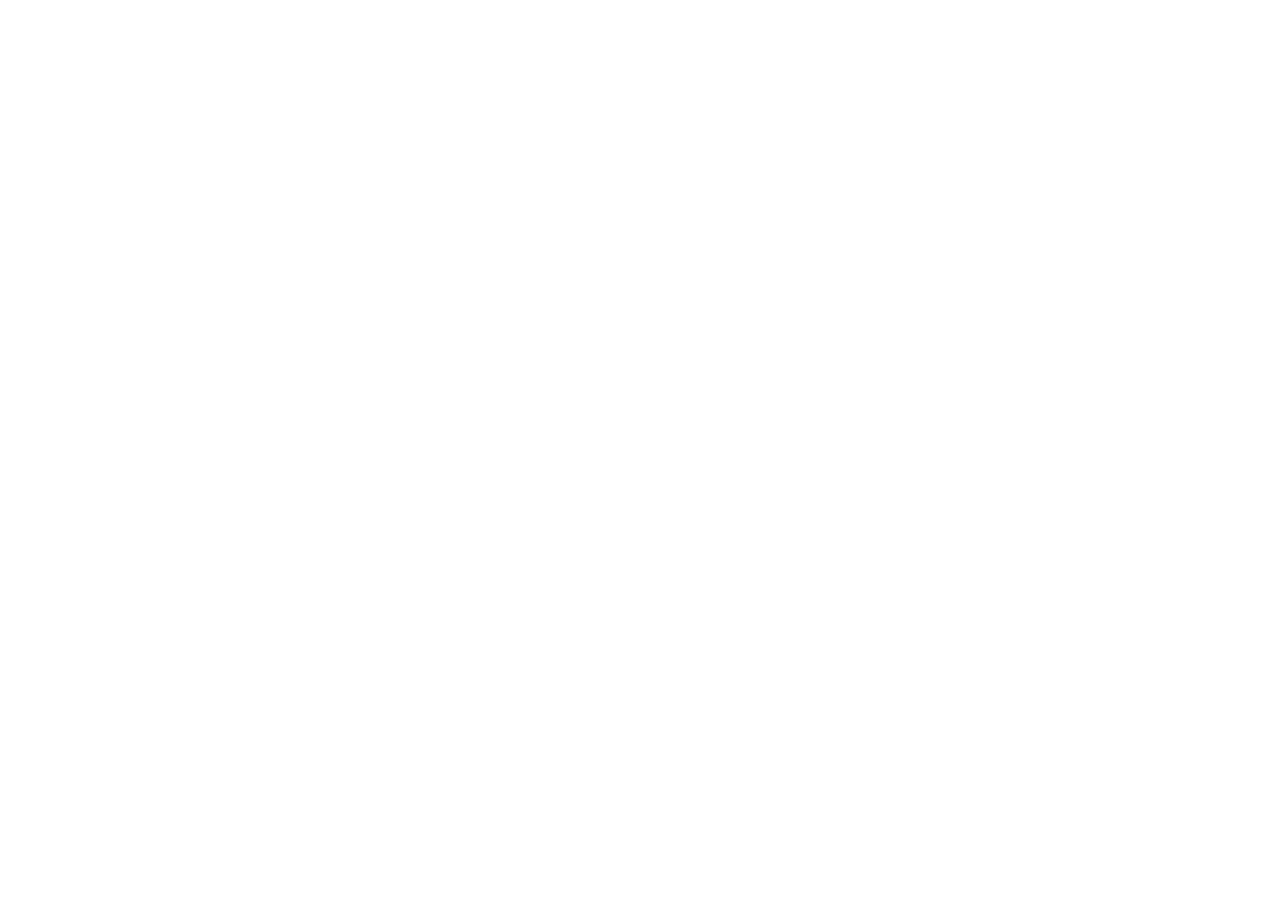
==== commit a4edc60b: "2.1.5" ====
--- a/index.html
+++ b/index.html
@@ -1,23 +1,16 @@
 <!DOCTYPE html>
-<html lang="en-US">
+<html lang="en">
   <head>
-    <meta charset="utf-8">
-    <meta name="viewport" content="width=device-width,initial-scale=1">
-    <title>Awesome Slider Auth</title>
-    <meta name="description" content="AwesomeSliderAuth组件库说明文档">
-    <link rel="stylesheet" href="/assets/style.4c319b1a.css">
-    <link rel="modulepreload" href="/assets/Home.4c534dc3.js">
-    <link rel="modulepreload" href="/assets/app.6d67a695.js">
-    <link rel="modulepreload" href="/assets/index.md.1b8b2c13.lean.js">
-    <link rel="modulepreload" href="/assets/app.6d67a695.js">
-    <link rel="icon" href="/linktolink.png">
-    <meta name="twitter:title" content="Awesome Slider Auth">
-    <meta property="og:title" content="Awesome Slider Auth">
+    <meta charset="UTF-8" />
+    <link rel="icon" href="/favicon.ico" />
+    <meta name="viewport" content="width=device-width, initial-scale=1.0" />
+    <title>Vite App</title>
+    <script type="module" crossorigin src="/assets/index.458edfbc.js"></script>
+    <link rel="modulepreload" href="/assets/vendor.0404547e.js">
+    <link rel="stylesheet" href="/assets/index.ac3b20af.css">
   </head>
   <body>
-    <div id="app"><!--[--><!--[--><div class="no-sidebar theme"><header class="nav-bar" data-v-675d8756><div class="sidebar-button" data-v-675d8756><svg class="icon" xmlns="http://www.w3.org/2000/svg" aria-hidden="true" role="img" viewBox="0 0 448 512"><path fill="currentColor" d="M436 124H12c-6.627 0-12-5.373-12-12V80c0-6.627 5.373-12 12-12h424c6.627 0 12 5.373 12 12v32c0 6.627-5.373 12-12 12zm0 160H12c-6.627 0-12-5.373-12-12v-32c0-6.627 5.373-12 12-12h424c6.627 0 12 5.373 12 12v32c0 6.627-5.373 12-12 12zm0 160H12c-6.627 0-12-5.373-12-12v-32c0-6.627 5.373-12 12-12h424c6.627 0 12 5.373 12 12v32c0 6.627-5.373 12-12 12z" class></path></svg></div><a class="nav-bar-title" href="/" aria-label="Awesome Slider Auth, back to home" data-v-675d8756 data-v-4a583abe><img class="logo" src="/logo.png" alt="Logo" data-v-4a583abe> Awesome Slider Auth</a><div class="flex-grow" data-v-675d8756></div><div class="nav" data-v-675d8756><nav class="nav-links" data-v-675d8756 data-v-eab3edfe><!--[--><div class="item" data-v-eab3edfe><div class="nav-link" data-v-eab3edfe data-v-b8818f8c><a class="item active" href="/" data-v-b8818f8c>首页 <!----></a></div></div><div class="item" data-v-eab3edfe><div class="nav-link" data-v-eab3edfe data-v-b8818f8c><a class="item" href="/document/" data-v-b8818f8c>教程 <!----></a></div></div><div class="item" data-v-eab3edfe><div class="nav-dropdown-link" data-v-eab3edfe data-v-56bf3a3f><button class="button" data-v-56bf3a3f><span class="button-text" data-v-56bf3a3f>更多选项</span><span class="right button-arrow" data-v-56bf3a3f></span></button><ul class="dialog" data-v-56bf3a3f><!--[--><li class="dialog-item" data-v-56bf3a3f><div class="nav-dropdown-link-item" data-v-56bf3a3f data-v-bbc27490><a class="item isExternal" href="https://github.com/Traeric/awesome-slider-auth" target="_blank" rel="noopener noreferrer" data-v-bbc27490><span class="arrow" data-v-bbc27490></span><span class="text" data-v-bbc27490>项目地址</span><span class="icon" data-v-bbc27490><svg class="icon outbound" xmlns="http://www.w3.org/2000/svg" aria-hidden="true" x="0px" y="0px" viewbox="0 0 100 100" width="15" height="15" data-v-bbc27490><path fill="currentColor" d="M18.8,85.1h56l0,0c2.2,0,4-1.8,4-4v-32h-8v28h-48v-48h28v-8h-32l0,0c-2.2,0-4,1.8-4,4v56C14.8,83.3,16.6,85.1,18.8,85.1z"></path><polygon fill="currentColor" points="45.7,48.7 51.3,54.3 77.2,28.5 77.2,37.2 85.2,37.2 85.2,14.9 62.8,14.9 62.8,22.9 71.5,22.9"></polygon></svg></span></a></div></li><li class="dialog-item" data-v-56bf3a3f><div class="nav-dropdown-link-item" data-v-56bf3a3f data-v-bbc27490><a class="item isExternal" href="https://github.com/Traeric" target="_blank" rel="noopener noreferrer" data-v-bbc27490><span class="arrow" data-v-bbc27490></span><span class="text" data-v-bbc27490>关注作者</span><span class="icon" data-v-bbc27490><svg class="icon outbound" xmlns="http://www.w3.org/2000/svg" aria-hidden="true" x="0px" y="0px" viewbox="0 0 100 100" width="15" height="15" data-v-bbc27490><path fill="currentColor" d="M18.8,85.1h56l0,0c2.2,0,4-1.8,4-4v-32h-8v28h-48v-48h28v-8h-32l0,0c-2.2,0-4,1.8-4,4v56C14.8,83.3,16.6,85.1,18.8,85.1z"></path><polygon fill="currentColor" points="45.7,48.7 51.3,54.3 77.2,28.5 77.2,37.2 85.2,37.2 85.2,14.9 62.8,14.9 62.8,22.9 71.5,22.9"></polygon></svg></span></a></div></li><!--]--></ul></div></div><!--]--><!----><!----></nav></div><!--[--><!--[--><div class="code-search-bar"><input class="code-search-input" value><i class="code-search-btn">搜索</i><ul class="code-search-words"><!--[--><!--]--></ul></div><!----><!--]--><!--]--></header><aside class="sidebar" data-v-83e92a68><nav class="nav-links nav" data-v-83e92a68 data-v-eab3edfe><!--[--><div class="item" data-v-eab3edfe><div class="nav-link" data-v-eab3edfe data-v-b8818f8c><a class="item active" href="/" data-v-b8818f8c>首页 <!----></a></div></div><div class="item" data-v-eab3edfe><div class="nav-link" data-v-eab3edfe data-v-b8818f8c><a class="item" href="/document/" data-v-b8818f8c>教程 <!----></a></div></div><div class="item" data-v-eab3edfe><div class="nav-dropdown-link" data-v-eab3edfe data-v-56bf3a3f><button class="button" data-v-56bf3a3f><span class="button-text" data-v-56bf3a3f>更多选项</span><span class="right button-arrow" data-v-56bf3a3f></span></button><ul class="dialog" data-v-56bf3a3f><!--[--><li class="dialog-item" data-v-56bf3a3f><div class="nav-dropdown-link-item" data-v-56bf3a3f data-v-bbc27490><a class="item isExternal" href="https://github.com/Traeric/awesome-slider-auth" target="_blank" rel="noopener noreferrer" data-v-bbc27490><span class="arrow" data-v-bbc27490></span><span class="text" data-v-bbc27490>项目地址</span><span class="icon" data-v-bbc27490><svg class="icon outbound" xmlns="http://www.w3.org/2000/svg" aria-hidden="true" x="0px" y="0px" viewbox="0 0 100 100" width="15" height="15" data-v-bbc27490><path fill="currentColor" d="M18.8,85.1h56l0,0c2.2,0,4-1.8,4-4v-32h-8v28h-48v-48h28v-8h-32l0,0c-2.2,0-4,1.8-4,4v56C14.8,83.3,16.6,85.1,18.8,85.1z"></path><polygon fill="currentColor" points="45.7,48.7 51.3,54.3 77.2,28.5 77.2,37.2 85.2,37.2 85.2,14.9 62.8,14.9 62.8,22.9 71.5,22.9"></polygon></svg></span></a></div></li><li class="dialog-item" data-v-56bf3a3f><div class="nav-dropdown-link-item" data-v-56bf3a3f data-v-bbc27490><a class="item isExternal" href="https://github.com/Traeric" target="_blank" rel="noopener noreferrer" data-v-bbc27490><span class="arrow" data-v-bbc27490></span><span class="text" data-v-bbc27490>关注作者</span><span class="icon" data-v-bbc27490><svg class="icon outbound" xmlns="http://www.w3.org/2000/svg" aria-hidden="true" x="0px" y="0px" viewbox="0 0 100 100" width="15" height="15" data-v-bbc27490><path fill="currentColor" d="M18.8,85.1h56l0,0c2.2,0,4-1.8,4-4v-32h-8v28h-48v-48h28v-8h-32l0,0c-2.2,0-4,1.8-4,4v56C14.8,83.3,16.6,85.1,18.8,85.1z"></path><polygon fill="currentColor" points="45.7,48.7 51.3,54.3 77.2,28.5 77.2,37.2 85.2,37.2 85.2,14.9 62.8,14.9 62.8,22.9 71.5,22.9"></polygon></svg></span></a></div></li><!--]--></ul></div></div><!--]--><!----><!----></nav><!--[--><!--]--><!----><!--[--><!--]--></aside><!-- TODO: make this button accessible --><div class="sidebar-mask"></div><main class="home" aria-labelledby="main-title" data-v-10122c92><header class="home-hero" data-v-10122c92 data-v-370f18c0><figure class="figure" data-v-370f18c0><img class="image" src="/logo.png" alt="Logo image" data-v-370f18c0></figure><h1 id="main-title" class="title" data-v-370f18c0>Awesome Slider Auth</h1><p class="tagline" data-v-370f18c0>一款便捷的人机校验组件，开箱即用。</p><div class="nav-link action" data-v-370f18c0 data-v-b8818f8c><a class="item" href="/document/" data-v-b8818f8c>快速开始  → <!----></a></div><!----></header><!--[--><!--]--><div class="home-features" data-v-10122c92 data-v-e39c13e0><div class="wrapper" data-v-e39c13e0><div class="container" data-v-e39c13e0><div class="features" data-v-e39c13e0><!--[--><section class="feature" data-v-e39c13e0><h2 class="title" data-v-e39c13e0>简易使用</h2><p class="details" data-v-e39c13e0>AwesomeSliderAuth内置了多种前端解决方案，在没有任何后端支持时仍能够快速使用。</p></section><section class="feature" data-v-e39c13e0><h2 class="title" data-v-e39c13e0>配置简单</h2><p class="details" data-v-e39c13e0>AwesomeSliderAuth秉承约定大于配置的原则，尽可能减少配置数量，为使用者减轻心智负担，能全身心的投入业务代码的编写。</p></section><section class="feature" data-v-e39c13e0><h2 class="title" data-v-e39c13e0>小巧方便</h2><p class="details" data-v-e39c13e0>AwesomeSliderAuth非常小，功能精简，没有冗余。</p></section><!--]--></div></div></div></div><div class="home-content" data-v-10122c92><div style="position:relative;" data-v-10122c92><div></div></div></div><!--[--><!--]--><footer class="footer" data-v-10122c92 data-v-30918238><div class="container" data-v-30918238><p class="text" data-v-30918238>ISC Licensed | Copyright © 2021-present Eric Jin</p></div></footer><!--[--><!--]--></main></div><!----><!--]--><!-- <Content /> make sure to include markdown outlet --><!--]--></div>
-    <script>__VP_HASH_MAP__ = JSON.parse("{\"document_index.md\":\"83730cda\",\"document_quick_start_index.md\":\"5276b40e\",\"document_slider_jigsaw_slider_index.md\":\"fbdab37a\",\"document_slider_picture_captcha_index.md\":\"9a6b06b7\",\"document_slider_puzzle_slider_index.md\":\"a7a505d2\",\"document_slider_rotate_slider_index.md\":\"984e2d97\",\"document_slider_scratch_slider_index.md\":\"88507bc2\",\"document_slider_simple_slider_index.md\":\"717a4e55\",\"document_slider_text_slider_index.md\":\"a9de730a\",\"document_ui_back_top_index.md\":\"1ae6a569\",\"document_ui_button_index.md\":\"322d2181\",\"document_ui_message_index.md\":\"0c19b81f\",\"document_ui_svg_icons_index.md\":\"bbb9308a\",\"index.md\":\"1b8b2c13\"}")</script>
-    <script type="module" async src="/assets/app.6d67a695.js"></script>
+    <div id="app"></div>
     
   </body>
-</html>+</html>
--- a/assets/index.ac3b20af.css
+++ b/assets/index.ac3b20af.css
@@ -0,0 +1 @@
+body{margin:0;padding:0}li{list-style:none}ul{margin:0}a{text-decoration:none}@-moz-keyframes rotate{0%{transform:rotate(0)}to{transform:rotate(359deg)}}@-webkit-keyframes rotate{0%{transform:rotate(0)}to{transform:rotate(359deg)}}@-o-keyframes rotate{0%{transform:rotate(0)}to{transform:rotate(359deg)}}@-moz-keyframes rotate{0%{transform:rotate(0)}to{transform:rotate(359deg)}}@-webkit-keyframes rotate{0%{transform:rotate(0)}to{transform:rotate(359deg)}}@-o-keyframes rotate{0%{transform:rotate(0)}to{transform:rotate(359deg)}}@keyframes rotate{0%{transform:rotate(0)}to{transform:rotate(359deg)}}.asa-refresh-panel{position:absolute;border-radius:4px;left:0;right:0;top:0;bottom:8px;z-index:1003;background-color:#eeeeeeb3;display:flex;justify-content:center;align-items:center}.asa-refresh-panel .asa-load{width:24px;height:24px;animation:rotate .5s linear infinite;color:#67c23a}.asa-refresh{position:absolute;z-index:1002;bottom:18px;right:8px;height:20px;width:20px;color:#aaa!important;cursor:pointer}.asa-refresh:hover{color:#fff!important}.asa-error{height:1.3em;width:1.3em;vertical-align:sub;color:#f56c6c}.asa-slider-bar{height:40px;line-height:40px;text-align:center;background-color:#f7f7f7;border:1px solid #e9e9e9;border-radius:5px;position:relative}.asa-slider-bar .asa-slider-progress{position:absolute;top:-1px;left:-1px;height:40px;background-color:#d0fbee;border:1px solid #75eeca;border-radius:5px;width:10px;z-index:100}.asa-slider-bar .asa-slider-tips{color:#a9a9a9;user-select:none;font-size:14px}.asa-slider-bar .asa-slider{height:40px;display:flex;align-items:center;justify-content:center;background-color:#fff;border:1px solid #02d0bd;box-shadow:0 0 3px #02d0bd;border-radius:5px;width:60px;position:absolute;left:-1px;top:-1px;z-index:101;cursor:move}.asa-slider-bar .asa-slider .asa-icon{color:#02d0bd;width:22px;height:22px;display:inline-block}.asa-slider-bar .asa-slider .icon-arrow{transform:rotate(180deg)}.asa-slider-bar .asa-slider .icon-fail{color:#f56c6c}.asa-slider-bar .asa-slider .icon-success{color:#67c23a}.asa-slider-bar .text{color:#000}.asa-slider-bar .tips{color:#f56a00}.error-tips{position:absolute;bottom:0;left:0;height:38px;line-height:38px;width:calc(100% - 2px);border:1px solid #f56c6c;background-color:#fef0f0;border-radius:4px;color:#f56c6c;font-size:14px;text-align:center;display:none}.error-tips i{color:#f56c6c}.click-btn{width:100%;height:36px;border:1px solid #67c23a;border-radius:5px;cursor:pointer;background-color:#67c23a4d;position:relative;font-size:16px;display:flex;align-items:center;justify-content:center}.click-btn .asa-icon{color:#67c23a;width:1.1em;height:1.1em;vertical-align:sub;margin-right:3px}.click-btn span{user-select:none;color:#67c23a;font-size:.875em}.click-btn:hover .auth-area{opacity:1;visibility:visible}.click-btn .auth-area{position:absolute;bottom:-1px;left:-1px;z-index:1000;opacity:0;visibility:hidden;transition:all .5s;width:calc(100% + 2px)}.as-button-wrap{--backend-color: #fff;--font-color: #000;--border-color: #000;--border-radius: 4px;--hover-backend-color: #eee;--padding: 10px 18px;--hover-font-color: #000;--hover-border-color: #000;--disabled: pointer;--opacity: 1;padding:var(--padding);background:none;border:1px solid #000;border-radius:var(--border-radius);color:var(--font-color);border-color:var(--border-color);background-color:var(--backend-color);line-height:1;font-weight:500;cursor:var(--disabled);opacity:var(--opacity);user-select:none;font-size:0;max-height:40px}.as-button-wrap:hover{background-color:var(--hover-backend-color);color:var(--hover-font-color);border-color:var(--hover-border-color);opacity:var(--opacity)}.as-button-wrap .as-btn-text{font-size:14px;margin:0 5px}.as-button-wrap .asa-icon{width:14px;height:14px;vertical-align:bottom}.as-button-wrap .loading-icon{display:inline-block;vertical-align:bottom;animation:rotate 1s linear infinite}.as-code-block-wrap{--tag-color: #f92672;--attr-color: #a6e22e;--val-color: #e6db74;--key-word-color: #8481ff;--func-color: #66d9ef;--normal-color: #f8f8f2;--tag-code-color: #f92659;--attr-code-color: #a6e22e;--number-color: #90908a;--number-border-color: #464741;--code-background-color: #272822;--base-color: #f8f8f2;background-color:var(--code-background-color);padding:5px 0;width:100%;overflow-x:auto;white-space:nowrap;color:var(--base-color)}.as-code-block-wrap .as-code-block-code-area .ascb-line{height:35px;line-height:35px}.as-code-block-wrap .as-code-block-code-area .ascb-line .ascb-number{display:inline-block;width:45px;text-align:right;margin-right:10px;user-select:none;border-right:1px solid var(--number-border-color);color:var(--number-color);padding-right:10px}.as-code-block-wrap .as-code-block-code-area .ascb-line .ascb-code{display:inline-block}.as-code-block-wrap .as-code-block-code-area .ascb-line .ascb-code .ascb-tab{margin-left:10px}.as-code-block-wrap .as-code-block-code-area .ascb-line .ascb-code .ascb-tag{color:var(--tag-color)}.as-code-block-wrap .as-code-block-code-area .ascb-line .ascb-code .ascb-attr{color:var(--attr-color)}.as-code-block-wrap .as-code-block-code-area .ascb-line .ascb-code .ascb-val{color:var(--val-color)}.as-code-block-wrap .as-code-block-code-area .ascb-line .ascb-code .ascb-key-word{color:var(--key-word-color)}.as-code-block-wrap .as-code-block-code-area .ascb-line .ascb-code .ascb-func{color:var(--func-color)}.as-code-block-wrap .as-code-block-code-area .ascb-line .ascb-code .ascb-normal{color:var(--normal-color)}.as-code-block-wrap .as-code-block-code-area .ascb-line .ascb-code .ascb-tag-code{color:var(--tag-code-color)}.as-code-block-wrap .as-code-block-code-area .ascb-line .ascb-code .ascb-attr-code{color:var(--attr-code-color)}.as-message-wrap{position:fixed;z-index:10000;left:50%;transform:translate(-50%);background-color:#fff;box-shadow:0 3px 6px -4px #0000001f,0 6px 16px #00000014,0 9px 28px 8px #0000000d;border-radius:5px;transition-property:opacity,transform,top;transition-duration:.4s;padding:10px 20px}.as-message-wrap .message-icon{vertical-align:sub;padding-right:8px;width:18px;height:18px}.as-message-wrap .message-icon.icon-info{color:#1890ff}.as-message-wrap .message-icon.icon-success{color:#52c41a}.as-message-wrap .message-icon.icon-warn{color:#faad14}.as-message-wrap .message-icon.icon-error{color:#f5222d}.as-message-wrap span{vertical-align:center;font-size:14px;color:#606266;display:inline-block}.as-message-info{min-width:300px;background-color:#f4f4f5;box-shadow:none;padding:10px 20px;border:1px solid #e9e9eb}.as-message-info i.icon-info{color:#909399}.as-message-info span{color:#a2a5aa}.as-message-success{min-width:300px;background-color:#f0f9eb;box-shadow:none;padding:10px 20px;border:1px solid #e1f3d8}.as-message-success i.icon-info{color:#67c23a}.as-message-success span{color:#7cca54}.as-message-warn{min-width:300px;background-color:#fdf6ec;box-shadow:none;padding:10px 20px;border:1px solid #faecd8}.as-message-warn i.icon-info{color:#e6a23c}.as-message-warn span{color:#e7a646}.as-message-error{min-width:300px;background-color:#fef0f0;box-shadow:none;padding:10px 20px;border:1px solid #fde2e2}.as-message-error i.icon-info{color:#f56c6c}.as-message-error span{color:#f78484}.as-message-fade-enter-from,.as-message-fade-leave-to{transform:translate(-50%,-100%);opacity:0}.simple-wrap .img-area{width:100%;height:9.375em;background-size:cover;margin-bottom:.625em;position:relative;overflow:hidden;border-radius:5px}.simple-wrap .img-area canvas{position:absolute;z-index:1001}.simple-wrap .img-area .puzzle-cover{z-index:1002;cursor:move}.simple-wrap .img-area img{width:100%;height:100%;user-select:none}.simple-wrap .img-area .asa-refresh-panel{bottom:0}.simple-wrap .img-area .asa-refresh{bottom:10px}.simple-wrap .slider-area{width:100%;height:2.1875em;background:linear-gradient(to right,#a0cfff,#a0cfff 0%,#ddd 0%,#ddd);position:relative;text-align:center;line-height:2.1875em}.simple-wrap .slider-area .slider-btn{height:calc(2.1875em - 2px);width:3.125em;background-color:#fff;border:1px solid #eee;position:absolute;top:0;left:0;display:flex;justify-content:center;align-items:center}.simple-wrap .slider-area .slider-btn i{font-size:1.5em;color:#e6e6e6;transform:rotate(180deg)}.simple-wrap .slider-area .slider-btn:hover,.simple-wrap .slider-area .slider-btn:active{background-color:#53a8ff;border-color:#409eff;cursor:move}.simple-wrap .slider-area .slider-btn:hover i,.simple-wrap .slider-area .slider-btn:active i{color:#fff}.simple-wrap .slider-area span{font-size:.75em;color:#fff;user-select:none}.as-rotate-slider-wrap{width:100%}.as-rotate-slider-wrap .as-rotate-slider-bg{position:relative}.as-rotate-slider-wrap .as-rotate-slider-bg .as-rotate-slider-canvas{width:100%;margin-bottom:5px;border-radius:5px}.as-rotate-slider-wrap .as-rotate-slider-bg .as-rotate-slider-rotate{position:absolute;border-radius:255px;border:2px solid #323232;box-shadow:0 0 12px #78e183 inset}.simple-wrap{width:100%;box-sizing:border-box;transition:all .5s}.simple-wrap .img-area{width:100%;height:9.375em;background-size:cover}.simple-wrap .img-area span{font-size:.75em;color:#fff;user-select:none}.text-slider-wrap{width:100%;box-sizing:border-box;background-color:transparent;transition:opacity .5s;position:relative;overflow:hidden}.text-slider-wrap .bg{position:relative;overflow:hidden}.text-slider-wrap .bg .bg-canvas{width:100%;border-radius:4px;overflow:hidden;margin-bottom:5px;cursor:pointer}.text-slider-wrap .bg .dot{position:absolute;color:#fff;font-size:12px!important;width:20px;height:20px;display:flex;justify-content:center;align-items:center;border-radius:50%;border:2px solid #fff;background-color:#4b5cc4;cursor:pointer}.text-slider-wrap .auth-bar{height:38px;line-height:38px;border:1px solid #e9e9e9;border-radius:4px;background-color:#f7f7f7;text-align:left;padding:0 10px}.text-slider-wrap .auth-bar .text{color:#000}.text-slider-wrap .auth-bar .tips{color:#f56a00}.text-slider-wrap .auth-bar .word{color:#000;margin-left:10px;font-weight:bolder;letter-spacing:5px}.text-slider-wrap .error-tips{position:absolute;bottom:0;left:0;height:38px;line-height:38px;width:calc(100% - 2px);border:1px solid #f56c6c;background-color:#fef0f0;border-radius:4px;color:#f56c6c;font-size:14px;display:none;text-align:center}.as-picture-captcha-wrap{width:100%;min-width:120px}.as-picture-captcha-wrap .picture{width:100%;background-color:red;border:1px solid #eeecf1;background-color:#f9f6fd}.as-picture-captcha-wrap .refresh{font-size:12px;text-align:center;cursor:pointer;color:#67c23a;user-select:none}.as-picture-captcha-wrap .refresh:hover{color:#69d135}.jigsaw-slider-wrap{transition:opacity .5s}.jigsaw-slider-wrap .bg{border-radius:5px;background-color:#fff;margin-bottom:10px;overflow:hidden;position:relative;--back-offset: 4px;--offset-width: 0px;--offset-height: 0px}.jigsaw-slider-wrap .bg .asa-refresh{bottom:5px}.jigsaw-slider-wrap .bg .asa-refresh-panel{inset:0}.jigsaw-slider-wrap .bg .wrap{position:relative;height:100%;width:100%}.jigsaw-slider-wrap .bg .wrap .block{position:absolute;z-index:100;cursor:move;background-size:calc(var(--offset-width) * 2) calc(var(--offset-height) * 2)}.jigsaw-slider-wrap .bg .wrap .block .position{position:relative;height:100%;width:100%}.jigsaw-slider-wrap .bg .wrap .block .position:hover:after{content:"";display:block;position:absolute;height:100%;width:100%;top:0;left:0;background-color:#ffffff4d;z-index:98}.jigsaw-slider-wrap .bg .wrap .block .position .serial{position:absolute;top:5px;left:5px;height:15px;line-height:15px;text-align:center;width:15px;font-size:12px;background-color:#00000080;color:#ffffff80;border:1px solid rgba(255,255,255,.5);border-radius:50%;z-index:99;user-select:none}.jigsaw-slider-wrap .bg .wrap .left-top{top:0;left:0}.jigsaw-slider-wrap .bg .wrap .right-top{top:0;left:calc(var(--offset-width) + 2px);background-position:var(--offset-width) 0}.jigsaw-slider-wrap .bg .wrap .left-bottom{top:calc(var(--offset-height) + 2px);left:0;background-position:0 var(--offset-height)}.jigsaw-slider-wrap .bg .wrap .right-bottom{top:calc(var(--offset-height) + 2px);left:calc(var(--offset-width) + 2px);background-position:var(--offset-width) var(--offset-height)}.jigsaw-slider-wrap .bg .wrap .back{position:absolute;z-index:99;border-radius:5px;border:1px dotted #aaa}.jigsaw-slider-wrap .bg .wrap .back-left-top{top:var(--back-offset);left:var(--back-offset)}.jigsaw-slider-wrap .bg .wrap .back-right-top{right:var(--back-offset);top:var(--back-offset)}.jigsaw-slider-wrap .bg .wrap .back-left-bottom{left:var(--back-offset);bottom:var(--back-offset)}.jigsaw-slider-wrap .bg .wrap .back-right-bottom{right:var(--back-offset);bottom:var(--back-offset)}.jigsaw-slider-wrap .jigsaw-slider-bar{text-align:left;padding:0 10px;user-select:none}.as-top{position:fixed;z-index:10000;cursor:pointer;transition:bottom .5s}.as-top .default{height:40px;width:40px;border-radius:6px;background-color:#fff;display:flex;justify-content:center;align-items:center;box-shadow:0 1px 8px #0000001a}.as-top .default .icon-top{width:22px;height:22px}.as-scratch-slider .bg{background-size:100% 100%;overflow:hidden;position:relative;margin-bottom:10px;border-radius:5px}.as-scratch-slider .bg .asa-refresh-panel{bottom:0}.as-scratch-slider .bg canvas{position:absolute;height:100%;width:100%;top:0;left:0}.as-scratch-slider .bg .shadow-canvas{cursor:pointer}.as-scratch-slider .scratch-slider-bar{text-align:left;padding:0 10px;user-select:none}
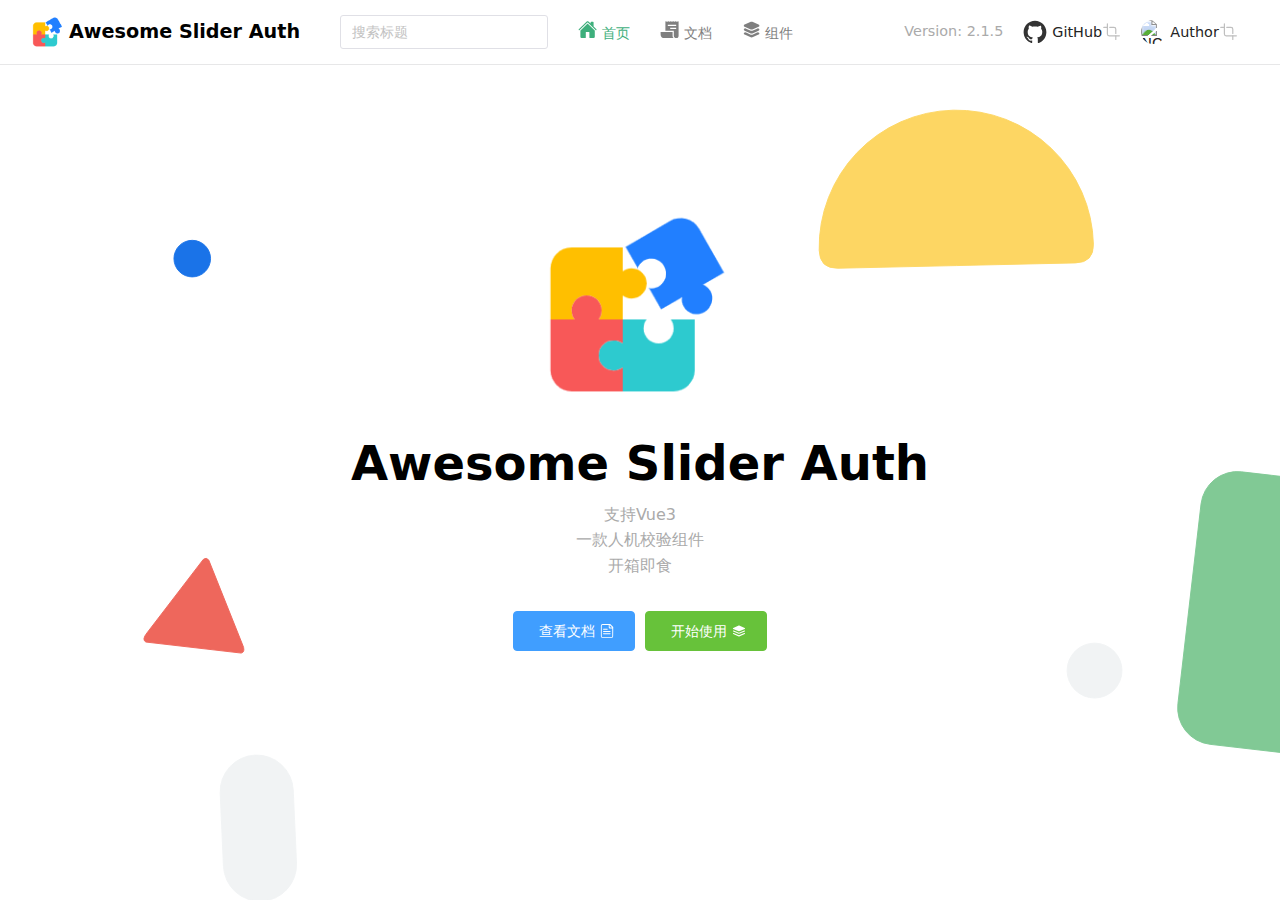
==== commit 4cc72b25: "去除history模式" ====
--- a/index.html
+++ b/index.html
@@ -5,8 +5,8 @@
     <link rel="icon" href="/favicon.ico" />
     <meta name="viewport" content="width=device-width, initial-scale=1.0" />
     <title>Vite App</title>
-    <script type="module" crossorigin src="/assets/index.458edfbc.js"></script>
-    <link rel="modulepreload" href="/assets/vendor.0404547e.js">
+    <script type="module" crossorigin src="/assets/index.a60cb413.js"></script>
+    <link rel="modulepreload" href="/assets/vendor.e6d22bf6.js">
     <link rel="stylesheet" href="/assets/index.ac3b20af.css">
   </head>
   <body>
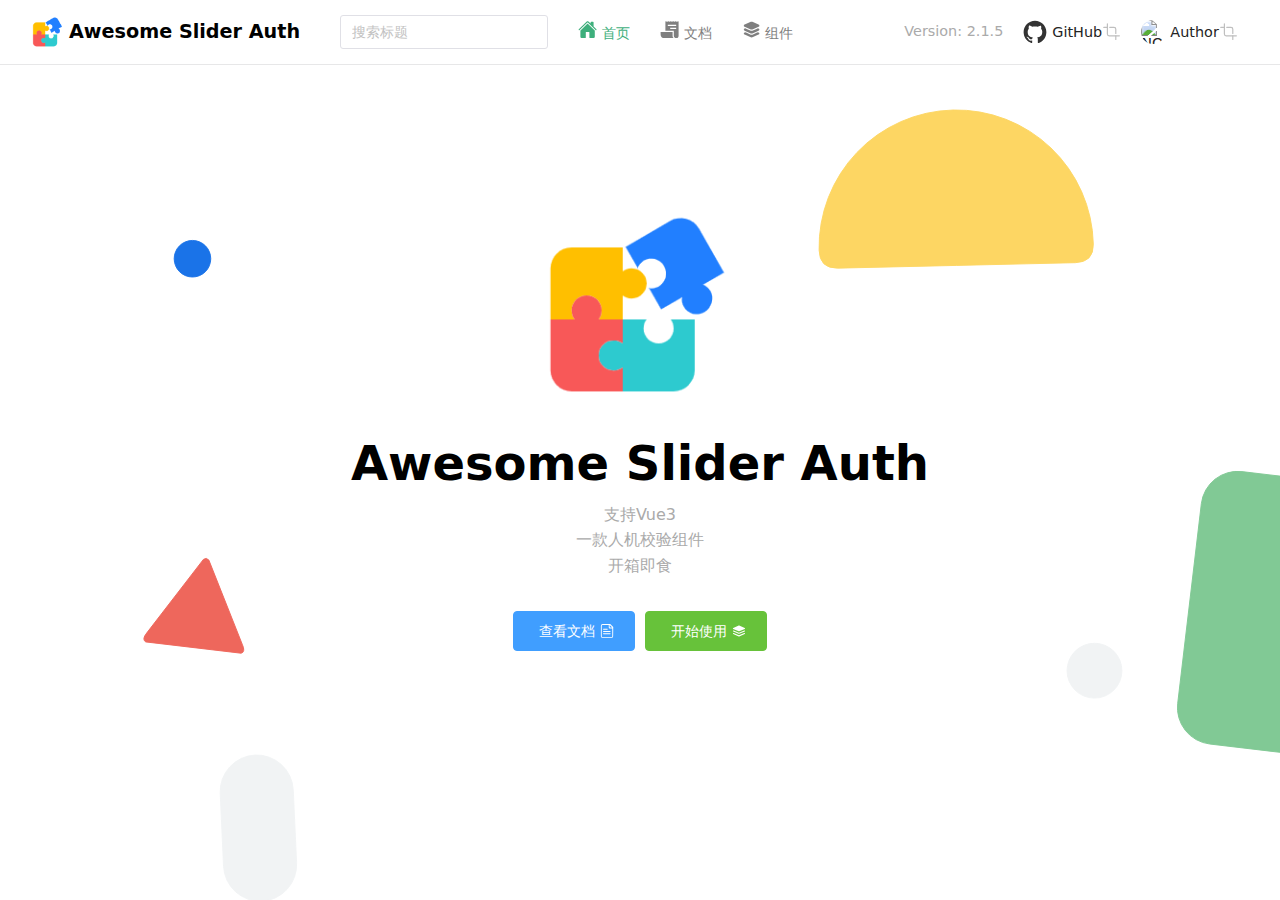
==== commit 918ad7ea: "采用hash模式路由" ====
--- a/index.html
+++ b/index.html
@@ -5,7 +5,7 @@
     <link rel="icon" href="/favicon.ico" />
     <meta name="viewport" content="width=device-width, initial-scale=1.0" />
     <title>Vite App</title>
-    <script type="module" crossorigin src="/assets/index.a60cb413.js"></script>
+    <script type="module" crossorigin src="/assets/index.15a71c98.js"></script>
     <link rel="modulepreload" href="/assets/vendor.e6d22bf6.js">
     <link rel="stylesheet" href="/assets/index.ac3b20af.css">
   </head>
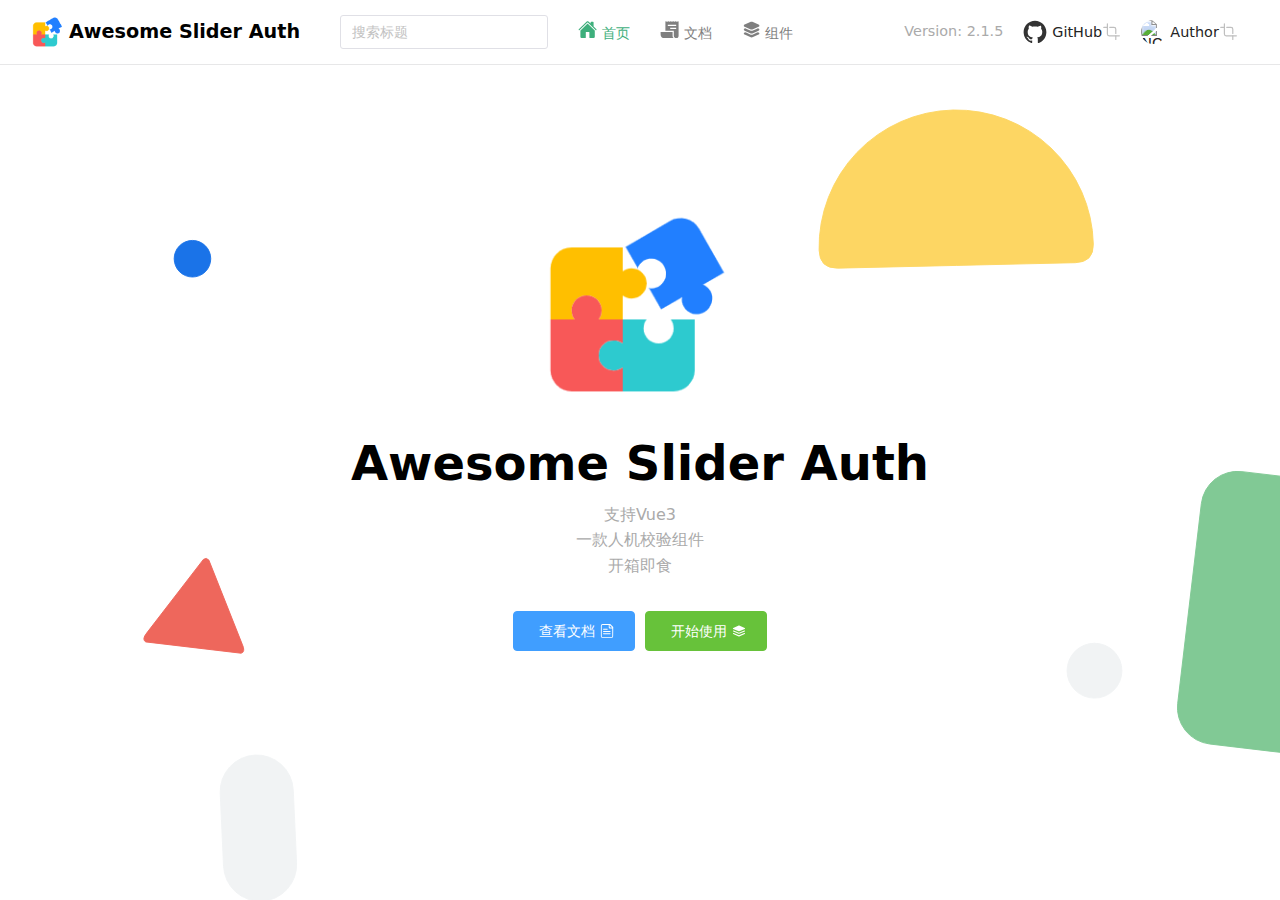
==== commit 9fbe1703: "组件首页toc优化" ====
--- a/index.html
+++ b/index.html
@@ -5,7 +5,7 @@
     <link rel="icon" href="/favicon.ico" />
     <meta name="viewport" content="width=device-width, initial-scale=1.0" />
     <title>Vite App</title>
-    <script type="module" crossorigin src="/assets/index.15a71c98.js"></script>
+    <script type="module" crossorigin src="/assets/index.54500873.js"></script>
     <link rel="modulepreload" href="/assets/vendor.e6d22bf6.js">
     <link rel="stylesheet" href="/assets/index.ac3b20af.css">
   </head>
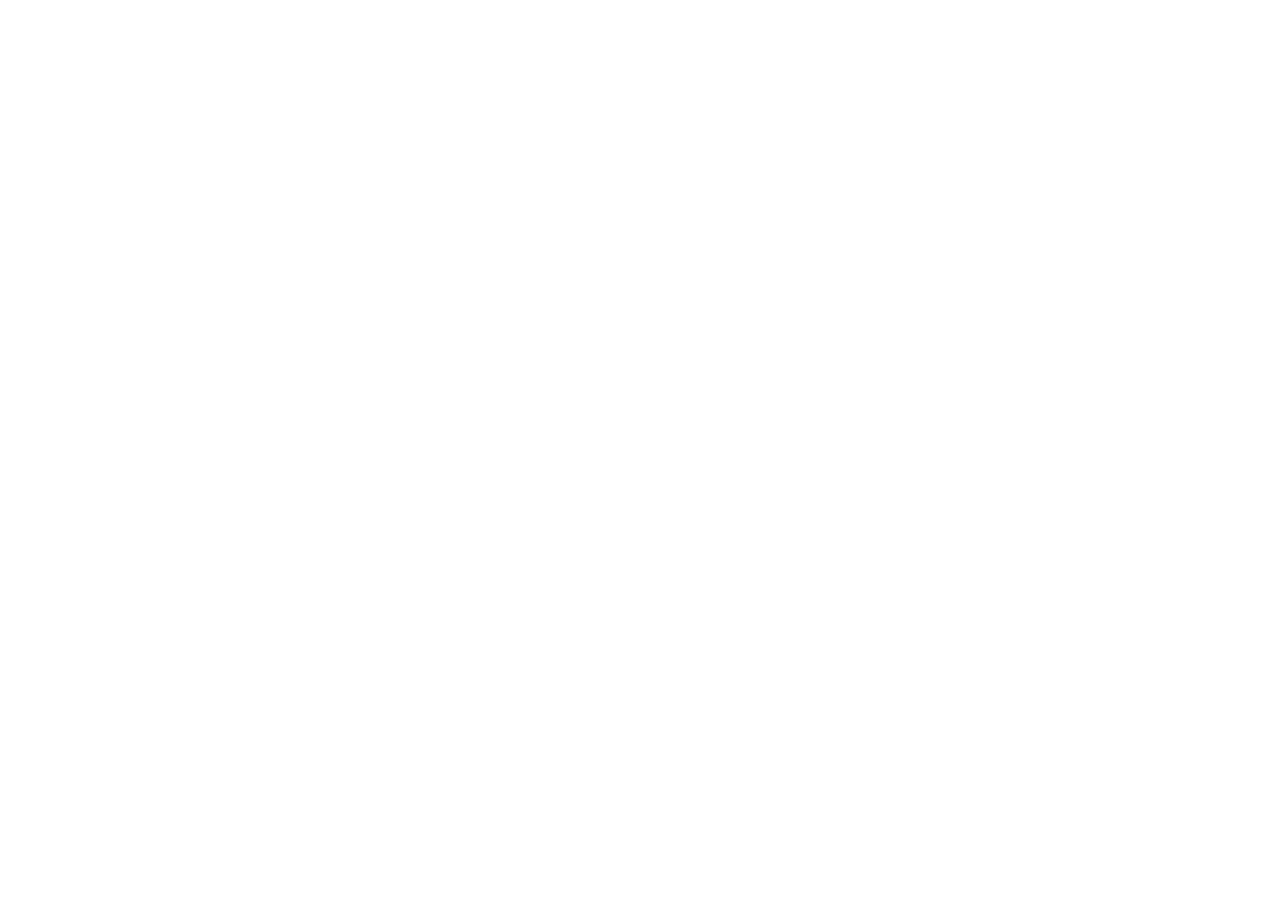
==== commit 7fb3b2ea: "xixnin-ui" ====
--- a/index.html
+++ b/index.html
@@ -1,16 +1,16 @@
 <!DOCTYPE html>
 <html lang="en">
-  <head>
-    <meta charset="UTF-8" />
-    <link rel="icon" href="/favicon.ico" />
-    <meta name="viewport" content="width=device-width, initial-scale=1.0" />
-    <title>Vite App</title>
-    <script type="module" crossorigin src="/assets/index.54500873.js"></script>
-    <link rel="modulepreload" href="/assets/vendor.e6d22bf6.js">
-    <link rel="stylesheet" href="/assets/index.ac3b20af.css">
-  </head>
-  <body>
-    <div id="app"></div>
-    
-  </body>
+<head>
+  <meta charset="UTF-8">
+  <link rel="icon" href="/favicon.ico" />
+  <meta name="viewport" content="width=device-width, initial-scale=1.0">
+  <title>xinxin-ui</title>
+  <script type="module" crossorigin src="/assets/index.600d3626.js"></script>
+  <link rel="modulepreload" href="/assets/vendor.7605f6f8.js">
+  <link rel="stylesheet" href="/assets/index.669a6a8f.css">
+</head>
+<body>
+  <div id="app"></div>
+  
+</body>
 </html>
--- a/assets/index.669a6a8f.css
+++ b/assets/index.669a6a8f.css
@@ -0,0 +1 @@
+@charset "UTF-8";*{padding:0;margin:0}a{text-decoration:none;color:#000}ul li{list-style:none}.x-button[data-v-61fdfca1]{cursor:pointer;outline:none;position:relative;box-sizing:border-box;text-align:center;line-height:1;vertical-align:middle;display:var(--78fdb257);background-color:var(--0922afb3);border:var(--3a9fd3f7);color:var(--3b9892ea);border-radius:var(--3467d12e);padding:0 var(--3199e654);height:var(--8b41daf8);width:var(--9778e66e);font-size:var(--26d140ec);transition:color .2s,background-color .5s,border .5s}.x-button[data-v-61fdfca1]:focus{border:var(--e0cd3c6a);color:var(--7f136837);background-color:var(--535adc5f)}.x-button[data-v-61fdfca1]:hover{border:var(--419bd8c6);color:var(--39508d25);background-color:var(--124f3666)}.x-button[data-v-61fdfca1]:active{border:var(--65e7c346);color:var(--4a198a65);background-color:var(--77809be6)}.x-button .x-button__text[data-v-61fdfca1]{width:100%;height:100%;display:flex;justify-content:center;align-items:center;overflow:hidden}.x-button .x-button__text[data-v-61fdfca1] .asa-icon{vertical-align:text-top;height:var(--26d140ec);width:var(--26d140ec)}.x-button .x-button__text .pre-icon[data-v-61fdfca1] .asa-icon{margin-right:var(--2edf9c5c)}.x-button .x-button__text .suf-icon[data-v-61fdfca1] .asa-icon{margin-left:var(--2edf9c5c)}.x-button .x-button__click[data-v-61fdfca1]{position:absolute;top:0;bottom:0;left:0;right:0;animation-iteration-count:1;animation-timing-function:cubic-bezier(0,0,.2,1);animation-duration:.6s;border-radius:var(--3467d12e)}.x-button .x-button__click-active[data-v-61fdfca1]{animation-name:button-click-wave-61fdfca1}@-moz-keyframes button-click-wave-61fdfca1{0%{box-shadow:0 0 1px 0 var(--7c17283f);opacity:.85}to{box-shadow:0 0 1px 5.5px var(--7c17283f);opacity:0}}@-webkit-keyframes button-click-wave-61fdfca1{0%{box-shadow:0 0 1px 0 var(--7c17283f);opacity:.85}to{box-shadow:0 0 1px 5.5px var(--7c17283f);opacity:0}}@-o-keyframes button-click-wave-61fdfca1{0%{box-shadow:0 0 1px 0 var(--7c17283f);opacity:.85}to{box-shadow:0 0 1px 5.5px var(--7c17283f);opacity:0}}@keyframes button-click-wave-61fdfca1{0%{box-shadow:0 0 1px 0 var(--7c17283f);opacity:.85}to{box-shadow:0 0 1px 5.5px var(--7c17283f);opacity:0}}.x-message[data-v-ab874e72]{position:fixed;z-index:10000;left:50%;transform:translate(-50%);background-color:#fff;box-shadow:0 3px 6px -4px #0000001f,0 6px 16px #00000014,0 9px 28px 8px #0000000d;border-radius:5px;transition-property:opacity,transform,top;transition-duration:.4s;padding:10px 15px}.x-message .message-icon[data-v-ab874e72]{vertical-align:-14%;padding-right:5px;width:18px;height:18px}.x-message .message-icon.icon-info[data-v-ab874e72]{color:#1890ff}.x-message .message-icon.icon-success[data-v-ab874e72]{color:#52c41a}.x-message .message-icon.icon-warning[data-v-ab874e72]{color:#faad14}.x-message .message-icon.icon-error[data-v-ab874e72]{color:#f5222d}.x-message .x-message__text[data-v-ab874e72]{font-size:14px;color:#606266}.x-message .x-message__close[data-v-ab874e72]{vertical-align:-20%;margin-left:10px;border-radius:3px;cursor:pointer;padding:2px;width:18px;height:18px;display:inline-block}.x-message .x-message__close[data-v-ab874e72]:hover{background-color:#efefef}.x-message .x-message__close:hover .x-message__close__icon[data-v-ab874e72]{color:#424242}.x-message .x-message__close .x-message__close__icon[data-v-ab874e72]{width:18px;height:18px;color:#767676;margin-bottom:1px}.x-message-fade-enter-from[data-v-ab874e72],.x-message-fade-leave-to[data-v-ab874e72]{transform:translate(-50%,-100%);opacity:0}.x-load[data-v-01d2117d]{position:absolute;inset:0;z-index:10000;display:flex;justify-content:center;align-items:center;transition:all .5s;opacity:0;visibility:hidden}.x-load .x-load__container[data-v-01d2117d]{line-height:1}.x-load .x-load__container .x-load__container__desc[data-v-01d2117d]{margin-bottom:5px;text-align:center}.x-load-show[data-v-01d2117d]{transition:none;visibility:visible;opacity:1}.x-input[data-v-2b66b73f]{display:flex;flex-wrap:nowrap;border:1px solid #e0e0e6;transition:border-color .3s,box-shadow .3s;overflow:hidden;border-radius:3px;padding:0 12px;cursor:text;position:relative;z-index:1;background-color:#fff;vertical-align:middle}.x-input[data-v-2b66b73f]:hover{border-color:#f5a31f}.x-input.x-input-focus[data-v-2b66b73f]{border-color:#f5a31f;box-shadow:0 0 1px 2px #f5a31f40}.x-input .x-input__left[data-v-2b66b73f]{flex:1;overflow:hidden;word-break:break-all;word-wrap:break-word;display:flex;flex-wrap:wrap}.x-input .x-input__left .x-input__prefix[data-v-2b66b73f]{padding-right:12px}.x-input .x-input__left .x-input__input[data-v-2b66b73f]{flex:1;min-width:0;padding:0;border:none;outline:none;background-color:transparent;caret-color:#f5a31f}.x-input .x-input__left .x-input__input[data-v-2b66b73f]::-webkit-inner-spin-button,.x-input .x-input__left .x-input__input[data-v-2b66b73f]::-webkit-outer-spin-button{-webkit-appearance:none}.x-input .x-input__left .x-input__input[type=number][data-v-2b66b73f]{-moz-appearance:textfield}.x-input .x-input__left .x-input__input[data-v-2b66b73f]::placeholder{color:#c2c2c2}.x-input .x-input__left-hidden[data-v-2b66b73f]{flex-wrap:nowrap}.x-input .x-input__left-hidden .x-input__input[data-v-2b66b73f]{max-width:0}.x-input .x-input__suffix[data-v-2b66b73f]{padding-left:12px}.x-input .x-input__area[data-v-2b66b73f]{width:16px;flex:0 0 16px;padding-left:6px;position:relative}.x-input .x-input__area span[data-v-2b66b73f]{position:absolute;top:50%;transform:translateY(-50%);cursor:pointer}.x-input .x-input__area span .x-input__area-icon[data-v-2b66b73f]{color:#727577;vertical-align:-14%}.x-input .x-input__area span .x-input__area-icon[data-v-2b66b73f]:hover{color:#f5a31f}.x-input .x-input__area span .x-input__area-icon[data-v-2b66b73f]:active{color:#f19809}.x-input .x-input__fix[data-v-2b66b73f]{color:#333639;display:flex;align-items:center;flex-wrap:wrap}.x-input-small .x-input__input[data-v-2b66b73f]{height:28px!important}.x-input-normal .x-input__input[data-v-2b66b73f]{height:32px!important}.x-input-large .x-input__input[data-v-2b66b73f]{height:36px!important}.x-input-disabled[data-v-2b66b73f]{background-color:#f7f7f7;cursor:not-allowed!important}.x-input-disabled[data-v-2b66b73f]:hover{border-color:#e0e0e6}.x-input-disabled .x-input__input[data-v-2b66b73f]{cursor:not-allowed!important}.x-input-error[data-v-2b66b73f]{border-color:#f56c6c}.x-input-error .x-input__input[data-v-2b66b73f]{caret-color:#f56c6c}.x-input-error.x-input-focus[data-v-2b66b73f]{border-color:#f56c6c;box-shadow:0 0 1px 2px #f56c6c40}.x-input-error[data-v-2b66b73f]:hover{border-color:#f56c6c}.x-input-cursor[data-v-2b66b73f],.x-input-cursor .x-input__input[data-v-2b66b73f]{cursor:pointer}.x-number-input[data-v-24eefc34]{display:flex}.x-number-input .x-number-input__input[data-v-24eefc34]{flex:1}.x-number-input .x-number-input__button[data-v-24eefc34]{border:1px solid #e0e0e6;margin:0 0 0 5px;border-radius:4px;overflow:hidden;cursor:pointer;display:flex;flex-direction:column}.x-number-input .x-number-input__button .x-number-input__button__half[data-v-24eefc34]{height:50%;padding:0 3px;display:flex;align-items:center;background-color:#fff}.x-number-input .x-number-input__button .x-number-input__button__half[data-v-24eefc34]:hover{background-color:#f4f5f5}.x-number-input .x-number-input__button .x-number-input__button__half[data-v-24eefc34]:active{background-color:#eceded}.x-number-input .x-number-input__button .x-number-input__button__half .asa-icon[data-v-24eefc34]{color:#888a8c;width:10px;height:10px}.x-number-input .x-number-input__button .x-number-input__button__disable[data-v-24eefc34]{cursor:not-allowed;background-color:#f7f7f7}.x-number-input .x-number-input__button .x-number-input__button__disable[data-v-24eefc34]:hover,.x-number-input .x-number-input__button .x-number-input__button__disable[data-v-24eefc34]:active{background-color:#f7f7f7}.x-number-input .x-number-input__error[data-v-24eefc34]{border-color:#f56c6c}.x-number-input .x-number-input__error .asa-icon[data-v-24eefc34]{color:#f56c6c!important}.x-number-input-small[data-v-24eefc34]{height:30px}.x-number-input-normal[data-v-24eefc34]{height:34px}.x-number-input-large[data-v-24eefc34]{height:38px}.x-radio[data-v-5aafe33c]{display:inline-flex;cursor:pointer;box-sizing:border-box}.x-radio .x-radio__icon[data-v-5aafe33c]{position:relative}.x-radio .x-radio__icon .x-radio__icon__input[data-v-5aafe33c]{position:absolute;top:0;left:0;margin:0;width:100%;height:100%;cursor:pointer;opacity:0;z-index:2}.x-radio .x-radio__icon .x-radio__icon__input:hover~.x-radio__icon__check[data-v-5aafe33c]{transition:all .3s;border-color:#f5a31f}.x-radio .x-radio__icon .x-radio__icon__check[data-v-5aafe33c]{border:1px solid rgba(28,31,35,.349);height:100%;width:100%;position:relative;z-index:1;border-radius:50%;background-color:#fff}.x-radio .x-radio__description[data-v-5aafe33c]{user-select:none;margin-left:8px;font-size:14px;display:flex;flex-direction:column}.x-radio .x-radio__description .x-radio__description__label[data-v-5aafe33c]{margin-top:-1px}.x-radio .x-radio__description .x-radio__description__second-text[data-v-5aafe33c]{color:#1c1f2399}.x-radio-card[data-v-5aafe33c]{display:flex;padding:10px;border-radius:4px;border:1px solid transparent}.x-radio-card[data-v-5aafe33c]:hover{background-color:#f4f5f5}.x-radio-card .x-radio__description__label[data-v-5aafe33c]{font-weight:bolder}.x-radio-checked[data-v-5aafe33c]:hover{background:transparent}.x-radio-checked .x-radio__icon__check[data-v-5aafe33c]{transition:all .5s;background-color:#f5a31f!important;border-color:#f5a31f!important}.x-radio-checked .x-radio__icon__check[data-v-5aafe33c]:before{content:"";height:7px;width:7px;position:absolute;top:50%;left:50%;transform:translate(-50%,-50%);border-radius:50%;background-color:#fff}.x-radio-checked.x-radio-card[data-v-5aafe33c]{background-color:#f5a31f26;border-color:#f5a31f}.x-radio-disabled[data-v-5aafe33c],.x-radio-disabled .x-radio__icon[data-v-5aafe33c],.x-radio-disabled .x-radio__icon .x-radio__icon__input[data-v-5aafe33c]{cursor:not-allowed}.x-radio-disabled .x-radio__icon .x-radio__icon__input:hover~.x-radio__icon__check[data-v-5aafe33c]{border-color:#e1e1e7}.x-radio-disabled .x-radio__icon .x-radio__icon__check[data-v-5aafe33c]{background-color:#f4f5f5!important;border-color:#e1e1e7!important}.x-radio-disabled .x-radio__description[data-v-5aafe33c]{color:#c2c2c2}.x-radio-disabled .x-radio__description .x-radio__description__second-text[data-v-5aafe33c]{color:#ccc}.x-radio-small .x-radio__icon[data-v-5aafe33c]{flex:0 0 14px;width:14px;height:14px}.x-radio-small .x-radio__description[data-v-5aafe33c]{font-size:12px;margin-left:6px}.x-radio-normal .x-radio__icon[data-v-5aafe33c]{flex:0 0 16px;width:16px;height:16px}.x-radio-large .x-radio__icon[data-v-5aafe33c]{flex:0 0 18px;width:18px;height:18px}.x-radio-group[data-v-8838b83a]{display:inline-block}.x-radio-group[data-v-8838b83a] .x-radio{margin-right:16px}.x-radio-group[data-v-8838b83a] .x-radio:last-child{margin-right:0}.x-radio-group[data-v-8838b83a] .x-radio-card{margin-right:0;margin-bottom:10px}.x-radio-group[data-v-8838b83a] .x-radio-card:last-child{margin-bottom:0}.x-radio-group[data-v-8838b83a] .x-radio-button:first-child{padding-left:4px}.x-radio-group[data-v-8838b83a] .x-radio-button:first-child{border-radius:4px 0 0 4px}.x-radio-group[data-v-8838b83a] .x-radio-button:last-child{border-radius:0 4px 4px 0}.x-radio-group[data-v-8838b83a]{cursor:not-allowed}.x-radio-button[data-v-3bed063e]{position:relative;display:inline-flex;background-color:#f4f5f5;cursor:pointer;font-weight:600;font-size:14px;color:#474a4d;padding:4px 4px 4px 0;user-select:none}.x-radio-button .x-radio-button__input[data-v-3bed063e]{position:absolute;inset:0 0 0 0;cursor:pointer;opacity:0;z-index:-1}.x-radio-button .x-radio-button__select[data-v-3bed063e]{border-radius:4px}.x-radio-button .x-radio-button__select[data-v-3bed063e]:hover{background-color:#e2e4e4}.x-radio-button-small .x-radio-button__select[data-v-3bed063e]{padding:2px 12px;font-size:12px;border-radius:2px}.x-radio-button-normal .x-radio-button__select[data-v-3bed063e]{padding:4px 16px}.x-radio-button-large .x-radio-button__select[data-v-3bed063e]{padding:6px 20px}.x-radio-button-checked .x-radio-button__select[data-v-3bed063e]{background-color:#fff;color:#f5a31f}.x-radio-button-checked .x-radio-button__select[data-v-3bed063e]:hover{background-color:#fff}.x-radio-button-disabled[data-v-3bed063e]{cursor:not-allowed;opacity:.5}.x-radio-button-disabled .x-radio-button__select[data-v-3bed063e]:hover{background-color:#f4f5f5}.x-radio-button-disabled.x-radio-button-checked .x-radio-button__select[data-v-3bed063e]:hover{background-color:#fff}.x-checkbox[data-v-25f2bace]{display:inline-block;cursor:pointer;position:relative;user-select:none}.x-checkbox:hover .x-checkbox__selector[data-v-25f2bace]{border-color:#f5a31f}.x-checkbox .x-checkbox__input[data-v-25f2bace]{position:absolute;inset:0 0 0 0;z-index:-1;opacity:0}.x-checkbox .x-checkbox__selector[data-v-25f2bace]{display:inline-flex;align-items:center;justify-content:center;vertical-align:text-bottom;box-sizing:border-box;border-radius:3px;border:1px solid #b0b1b2;margin-right:5px;transition:all .2s}.x-checkbox .x-checkbox__selector .x-checkbox__selector__icons[data-v-25f2bace]{color:#fff;transition:all .2s;width:14px;height:0}.x-checkbox .x-checkbox__label[data-v-25f2bace]{display:inline-block;vertical-align:middle;font-size:14px}.x-checkbox .x-checkbox__desc[data-v-25f2bace]{color:#1c1f2399;margin-left:21px}.x-checkbox-card[data-v-25f2bace]{display:block;padding:10px;border-radius:4px;border:1px solid transparent}.x-checkbox-card[data-v-25f2bace]:hover{background-color:#f4f5f5}.x-checkbox-card .x-checkbox__label[data-v-25f2bace]{font-weight:bolder}.x-checkbox-card.x-checkbox-disabled[data-v-25f2bace]:hover{background-color:transparent}.x-checkbox-checked .x-checkbox__selector[data-v-25f2bace]{background-color:#f5a31f;border-color:#f5a31f}.x-checkbox-checked .x-checkbox__selector .x-checkbox__selector__icons[data-v-25f2bace]{height:14px}.x-checkbox-checked.x-checkbox-card[data-v-25f2bace]{background-color:#f5a31f26!important;border-color:#f5a31f!important}.x-checkbox-disabled[data-v-25f2bace]{opacity:.3;cursor:not-allowed}.x-checkbox-disabled .x-checkbox__selector[data-v-25f2bace]{border-color:#b0b1b2!important;background-color:#f4f5f5!important}.x-checkbox-disabled .x-checkbox__selector .x-checkbox__selector__icons[data-v-25f2bace]{color:#b0b1b2}.x-checkbox-disabled:hover .x-checkbox__selector[data-v-25f2bace]{border-color:#b0b1b2}.x-checkbox-small .x-checkbox__selector[data-v-25f2bace]{width:14px;height:14px}.x-checkbox-small .x-checkbox__label[data-v-25f2bace]{font-size:12px;vertical-align:bottom}.x-checkbox-normal .x-checkbox__selector[data-v-25f2bace]{width:16px;height:16px}.x-checkbox-large .x-checkbox__selector[data-v-25f2bace]{width:18px;height:18px}.x-checkbox-group[data-v-77c01582]{display:inline-block}.x-checkbox-group[data-v-77c01582] .x-checkbox{margin-right:16px}.x-checkbox-group[data-v-77c01582] .x-checkbox:last-child{margin-right:0}.x-checkbox-group[data-v-77c01582] .x-checkbox-card{margin-right:0;margin-bottom:10px}.x-checkbox-group[data-v-77c01582] .x-checkbox-card:last-child{margin-bottom:0}.x-checkbox-group[data-v-77c01582] .x-checkbox-button:first-child{border-radius:4px 0 0 4px;padding-left:4px}.x-checkbox-group[data-v-77c01582] .x-checkbox-button:last-child{border-radius:0 4px 4px 0}.x-checkbox-group-disabled[data-v-77c01582]{cursor:not-allowed}.x-checkbox-button[data-v-44864bfc]{position:relative;display:inline-flex;background-color:#f4f5f5;cursor:pointer;font-weight:600;font-size:14px;color:#474a4d;padding:4px 4px 4px 0;user-select:none}.x-checkbox-button .x-checkbox-button__input[data-v-44864bfc]{position:absolute;inset:0 0 0 0;cursor:pointer;opacity:0;z-index:-1}.x-checkbox-button .x-checkbox-button__select[data-v-44864bfc]{border-radius:4px}.x-checkbox-button .x-checkbox-button__select[data-v-44864bfc]:hover{background-color:#e2e4e4}.x-checkbox-button-small .x-checkbox-button__select[data-v-44864bfc]{padding:2px 12px;font-size:12px;border-radius:2px}.x-checkbox-button-normal .x-checkbox-button__select[data-v-44864bfc]{padding:4px 16px}.x-checkbox-button-large .x-checkbox-button__select[data-v-44864bfc]{padding:6px 20px}.x-checkbox-button-checked .x-checkbox-button__select[data-v-44864bfc]{background-color:#fff;color:#f5a31f}.x-checkbox-button-checked .x-checkbox-button__select[data-v-44864bfc]:hover{background-color:#fff}.x-checkbox-button-disabled[data-v-44864bfc]{cursor:not-allowed;opacity:.5}.x-checkbox-button-disabled .x-checkbox-button__select[data-v-44864bfc]:hover{background-color:#f4f5f5}.x-checkbox-button-disabled.x-checkbox-button-checked .x-checkbox-button__select[data-v-44864bfc]:hover{background-color:#fff}.x-scrollbar[data-v-1dc49802]{overflow:hidden;position:relative}.x-scrollbar:hover>.x-scrollbar__vertical>.x-scrollbar__bar[data-v-1dc49802],.x-scrollbar:hover>.x-scrollbar__horizontal>.x-scrollbar__bar[data-v-1dc49802]{visibility:visible;opacity:1}.x-scrollbar .x-scrollbar__container[data-v-1dc49802]{overflow:scroll;overscroll-behavior:contain}.x-scrollbar .x-scrollbar__container[data-v-1dc49802]::-webkit-scrollbar{display:none}.x-scrollbar .x-scrollbar__container .x-scrollbar__container__content[data-v-1dc49802]{min-width:100%;overflow:hidden;box-sizing:border-box}.x-scrollbar .x-scrollbar__vertical[data-v-1dc49802]{position:absolute;top:2px;right:4px;bottom:2px;width:5px;user-select:none}.x-scrollbar .x-scrollbar__horizontal[data-v-1dc49802]{position:absolute;left:2px;right:2px;height:5px;bottom:4px;user-select:none}.x-scrollbar .x-scrollbar__horizontal .x-scrollbar__horizontal__bar[data-v-1dc49802]{height:100%;width:0}.x-scrollbar .x-scrollbar__bar[data-v-1dc49802]{background-color:var(--backgroundColor);cursor:pointer;border-radius:22px;visibility:hidden;opacity:0;transition:visibility .5s,opacity .5s}.x-scrollbar .x-scrollbar__bar[data-v-1dc49802]:active{background-color:var(--backgroundColorHover);opacity:1;visibility:visible}.x-scrollbar .x-scrollbar__bar[data-v-1dc49802]:hover,.x-scrollbar .x-scrollbar__bar[data-v-1dc49802]:active{background-color:var(--backgroundColorHover)}.x-popover[data-v-920832f4]{padding:6px 15px;border-radius:4px;box-sizing:border-box;z-index:100}.x-popover .x-popover__title[data-v-920832f4]{font-size:18px;margin:6px 0 12px;line-height:1}.x-popover .x-popover__arrow[data-v-920832f4]{width:8px;height:8px;position:absolute}.x-popover .x-popover__arrow[data-v-920832f4]:before{content:"";display:block;transform:rotate(45deg);height:8px;width:8px;box-sizing:border-box}.x-popover.x-popover-light[data-v-920832f4]{border:1px solid #e4e7ed;background-color:#fff;box-shadow:0 0 12px #0000001f;color:#000}.x-popover.x-popover-light .x-popover__arrow[data-v-920832f4]:before{border:1px solid #e4e7ed;background-color:#fff}.x-popover.x-popover-dark[data-v-920832f4]{background-color:#262626;color:#fff}.x-popover.x-popover-dark .x-popover__arrow[data-v-920832f4]:before{background-color:#262626}.x-popover[data-v-920832f4]:after{content:"";display:block;position:absolute;top:0;bottom:0;left:0;right:0;z-index:-1}.x-popover[data-popper-placement^=right][data-v-920832f4]{margin-left:var(--margin)!important}.x-popover[data-popper-placement^=right][data-v-920832f4]:after{left:var(--position)!important}.x-popover[data-popper-placement^=right] .x-popover__arrow[data-v-920832f4]{left:-5px}.x-popover[data-popper-placement^=right] .x-popover__arrow[data-v-920832f4]:before{border-right-color:transparent;border-top-color:transparent}.x-popover[data-popper-placement^=top][data-v-920832f4]{margin-bottom:var(--margin)!important}.x-popover[data-popper-placement^=top][data-v-920832f4]:after{bottom:var(--position)!important}.x-popover[data-popper-placement^=top] .x-popover__arrow[data-v-920832f4]{bottom:-4px}.x-popover[data-popper-placement^=top] .x-popover__arrow[data-v-920832f4]:before{border-top-color:transparent;border-left-color:transparent}.x-popover[data-popper-placement^=left][data-v-920832f4]{margin-right:var(--margin)!important}.x-popover[data-popper-placement^=left][data-v-920832f4]:after{right:var(--position)!important}.x-popover[data-popper-placement^=left] .x-popover__arrow[data-v-920832f4]{right:-4px}.x-popover[data-popper-placement^=left] .x-popover__arrow[data-v-920832f4]:before{border-left-color:transparent;border-bottom-color:transparent}.x-popover[data-popper-placement^=bottom][data-v-920832f4]{margin-top:var(--margin)!important}.x-popover[data-popper-placement^=bottom][data-v-920832f4]:after{top:var(--position)!important}.x-popover[data-popper-placement^=bottom] .x-popover__arrow[data-v-920832f4]{top:-4px}.x-popover[data-popper-placement^=bottom] .x-popover__arrow[data-v-920832f4]:before{border-bottom-color:transparent;border-right-color:transparent}.x-popover[data-popper-reference-hidden][data-v-920832f4]{visibility:hidden;pointer-events:none}.x-popover-transition-enter-active[data-v-920832f4],.x-popover-transition-leave-active[data-v-920832f4]{transition:opacity .5s}.x-popover-transition-enter-from[data-v-920832f4],.x-popover-transition-leave-to[data-v-920832f4]{opacity:0}.x-popover-transition-enter-to[data-v-920832f4],.x-popover-transition-leave-from[data-v-920832f4]{opacity:1}.x-tag-default[data-v-fdcdbc58]{border:1px solid #e0e0e6;color:#333639}.x-tag-default .x-tag__close[data-v-fdcdbc58]:hover{border:1px solid #333639}.x-tag-info[data-v-fdcdbc58]{border:1px solid #d9ecff;color:#409eff}.x-tag-info.x-tag-plain[data-v-fdcdbc58]{background-color:#ecf5ff}.x-tag-info.x-tag-ghost[data-v-fdcdbc58]{border-color:#409eff}.x-tag-info.x-tag-fill[data-v-fdcdbc58]{background-color:#409eff;color:#fff;border-color:#409eff}.x-tag-info.x-tag-fill .x-tag__close[data-v-fdcdbc58]:hover{background-color:#80befe}.x-tag-info .x-tag__close[data-v-fdcdbc58]:hover{background-color:#409eff}.x-tag-info .x-tag__close:hover svg[data-v-fdcdbc58]{color:#fff}.x-tag-success[data-v-fdcdbc58]{border:1px solid rgba(65,184,131,.169);color:#41b883}.x-tag-success.x-tag-plain[data-v-fdcdbc58]{background-color:#41b88321}.x-tag-success.x-tag-ghost[data-v-fdcdbc58]{border-color:#41b883}.x-tag-success.x-tag-fill[data-v-fdcdbc58]{background-color:#41b883;color:#fff;border-color:#41b883}.x-tag-success.x-tag-fill .x-tag__close[data-v-fdcdbc58]:hover{background-color:#83deb6}.x-tag-success .x-tag__close[data-v-fdcdbc58]:hover{background-color:#41b883}.x-tag-success .x-tag__close:hover svg[data-v-fdcdbc58]{color:#fff}.x-tag-warning[data-v-fdcdbc58]{border:1px solid rgba(245,163,31,.169);color:#f5a31f}.x-tag-warning.x-tag-plain[data-v-fdcdbc58]{background-color:#f5a31f21}.x-tag-warning.x-tag-ghost[data-v-fdcdbc58]{border-color:#f5a31f}.x-tag-warning.x-tag-fill[data-v-fdcdbc58]{background-color:#f5a31f;color:#fff;border-color:#f5a31f}.x-tag-warning.x-tag-fill .x-tag__close[data-v-fdcdbc58]:hover{background-color:#f6c87d}.x-tag-warning .x-tag__close[data-v-fdcdbc58]:hover{background-color:#f5a31f}.x-tag-warning .x-tag__close:hover svg[data-v-fdcdbc58]{color:#fff}.x-tag-error[data-v-fdcdbc58]{border:1px solid #fde2e2;color:#f56c6c}.x-tag-error.x-tag-plain[data-v-fdcdbc58]{background-color:#fef0f0}.x-tag-error.x-tag-ghost[data-v-fdcdbc58]{border-color:#f56c6c}.x-tag-error.x-tag-fill[data-v-fdcdbc58]{background-color:#f56c6c;color:#fff;border-color:#f56c6c}.x-tag-error.x-tag-fill .x-tag__close[data-v-fdcdbc58]:hover{background-color:#fca4a4}.x-tag-error .x-tag__close[data-v-fdcdbc58]:hover{background-color:#f56c6c}.x-tag-error .x-tag__close:hover svg[data-v-fdcdbc58]{color:#fff}.x-tag-small[data-v-fdcdbc58]{height:20px!important;padding:0 7px!important}.x-tag-large[data-v-fdcdbc58]{height:32px!important;padding:0 11px!important}.x-tag-round[data-v-fdcdbc58]{border-radius:22px!important}.x-tag[data-v-fdcdbc58]{border-radius:4px;height:24px;display:inline-flex;font-size:12px;white-space:nowrap;align-items:center;padding:0 9px;box-sizing:border-box}.x-tag .x-tag__close[data-v-fdcdbc58]{margin-left:6px;line-height:1;display:inline-flex;align-items:center;justify-content:center;cursor:pointer;box-sizing:border-box;border:1px solid transparent;border-radius:50%}.x-tag .x-tag__close svg[data-v-fdcdbc58]{width:12px;height:12px}.x-tag .x-tag__content[data-v-fdcdbc58]{text-overflow:ellipsis;overflow:hidden}.fade-leave-from[data-v-fdcdbc58]{visibility:visible;opacity:1}.fade-leave-active[data-v-fdcdbc58]{transition:opacity .5s,visibility .5s}.fade-leave-to[data-v-fdcdbc58]{visibility:hidden;opacity:0}.x-select__options__group[data-v-240f4f86]{font-weight:bolder;padding:3px 0 3px 8px;color:#bdbec0}.x-select__options__item[data-v-240f4f86]{padding:8px 12px;cursor:pointer;display:flex;align-items:center}.x-select__options__item[data-v-240f4f86]:hover{background-color:#f4f5f5}.x-select__options__item:hover .x-select__options__item__select svg[data-v-240f4f86]{color:#f4f5f5}.x-select__options__item .x-select__options__item__select[data-v-240f4f86]{margin-right:5px}.x-select__options__item .x-select__options__item__select svg[data-v-240f4f86]{height:18px;vertical-align:sub;color:#fff}.x-select__options__item-selected[data-v-240f4f86]{background-color:#f4f5f5}.x-select__options__item-selected .x-select__options__item__select svg[data-v-240f4f86]{color:#f5a31f!important}.x-select__options__item-selected .x-select__options__item__label[data-v-240f4f86]{font-weight:bolder;color:#f5a31f}.x-select__options__item-disabled[data-v-240f4f86]{cursor:not-allowed;color:#c8c8c8}.x-select .x-select__input[data-v-2cea2f35]{cursor:pointer}.x-select .x-select__input[data-v-2cea2f35] .x-input__prefix{padding:0}.x-select .x-select__input .x-select__input__icon[data-v-2cea2f35],.x-select .x-select__input .x-select__input__clear[data-v-2cea2f35]{transition:transform .5s;color:#b3b6bc;width:14px;height:14px}.x-select .x-select__input .x-select__input__icon-open[data-v-2cea2f35]{transform:rotate(180deg)}.x-select .x-select__input .x-select__input__clear[data-v-2cea2f35]:hover{color:#f5a31f}.x-select .x-select__input .x-select__input__tag-list[data-v-2cea2f35]{padding-right:12px;overflow:hidden}.x-select .x-select__input .x-select__input__tag-list[data-v-2cea2f35] .x-tag{margin:1.5px 3px 1.5px 0}.x-select-block[data-v-2cea2f35]{display:block}.x-select-disabled[data-v-2cea2f35]{cursor:not-allowed}.x-select__options .x-select__options__group[data-v-2cea2f35]{font-weight:bolder;padding:3px 0 3px 8px;color:#bdbec0}.x-select__options .x-select__options__item[data-v-2cea2f35]{padding:8px 12px;cursor:pointer;display:flex;align-items:center}.x-select__options .x-select__options__item[data-v-2cea2f35]:hover{background-color:#f4f5f5}.x-select__options .x-select__options__item:hover .x-select__options__item__select svg[data-v-2cea2f35]{color:#f4f5f5}.x-select__options .x-select__options__item .x-select__options__item__select[data-v-2cea2f35]{margin-right:5px}.x-select__options .x-select__options__item .x-select__options__item__select svg[data-v-2cea2f35]{height:18px;vertical-align:sub;color:#fff}.x-select__options .x-select__options__item-selected[data-v-2cea2f35]{background-color:#f4f5f5}.x-select__options .x-select__options__item-selected .x-select__options__item__select svg[data-v-2cea2f35]{color:#f5a31f!important}.x-select__options .x-select__options__item-selected .x-select__options__item__label[data-v-2cea2f35]{font-weight:bolder;color:#f5a31f}.x-select__options .x-select__options__item-disabled[data-v-2cea2f35]{cursor:not-allowed;color:#c8c8c8}.x-select__no-data[data-v-2cea2f35]{padding:12px 0}.x-select__no-data .x-select__no-data__icon[data-v-2cea2f35]{text-align:center}.x-select__no-data .x-select__no-data__icon svg[data-v-2cea2f35]{width:50px;height:50px}.x-select__no-data .x-select__no-data__text[data-v-2cea2f35]{color:#b0b1b2;text-align:center}._x-top_1hkdn_1{position:fixed;z-index:10000;cursor:pointer;transition:bottom .5s}._x-top_1hkdn_1 ._default_1hkdn_7{height:40px;width:40px;border-radius:6px;background-color:#fff;display:flex;justify-content:center;align-items:center;box-shadow:0 1px 8px #0000001a}._x-top_1hkdn_1 ._default_1hkdn_7 ._icon-top_1hkdn_17{width:22px;height:22px}.x-switch-wrap[data-v-58792738]{display:inline-flex;height:32px;align-items:center}.x-switch-wrap .x-switch[data-v-58792738]{position:relative;display:inline-block;overflow:hidden;user-select:none;cursor:pointer;border-radius:22px;box-sizing:border-box;color:#fff;background-color:var(--inactive-color);transition:background-color var(--time) var(--animation);--animation: cubic-bezier(.4, 0, .2, 1)}.x-switch-wrap .x-switch .x-switch__input[data-v-58792738]{position:absolute;inset:0;opacity:0;z-index:-1;outline:none}.x-switch-wrap .x-switch .x-switch__display[data-v-58792738]{height:100%;display:flex;margin-left:var(--in-display-width);transition:margin-left var(--time) var(--animation)}.x-switch-wrap .x-switch .x-switch__display .x-switch__action[data-v-58792738]{margin:2px calc(2px + var(--offset)) 2px 2px;transition:margin var(--time) var(--animation),padding var(--time) var(--animation);display:flex;align-items:center;justify-content:center}.x-switch-wrap .x-switch .x-switch__display .x-switch__action .x-switch__action__load[data-v-58792738]{color:#f5a31f}.x-switch-wrap .x-switch .x-switch__display .x-switch__active[data-v-58792738],.x-switch-wrap .x-switch .x-switch__display .x-switch__inactive[data-v-58792738]{height:100%;overflow:hidden;transition:width var(--time) var(--animation);width:fit-content;flex:0 0 fit-content}.x-switch-wrap .x-switch-small[data-v-58792738]{height:18px;width:calc(var(--display-width) + 14px + 4px + var(--offset))}.x-switch-wrap .x-switch-small .x-switch__display .x-switch__action[data-v-58792738]{height:14px;width:14px;background-color:#fff;border-radius:50%;flex:0 0 14px}.x-switch-wrap .x-switch-normal[data-v-58792738]{height:22px;width:calc(var(--display-width) + 18px + 4px + var(--offset))}.x-switch-wrap .x-switch-normal .x-switch__display .x-switch__action[data-v-58792738]{height:18px;width:18px;background-color:#fff;border-radius:50%;flex:0 0 18px}.x-switch-wrap .x-switch-large[data-v-58792738]{height:26px;width:calc(var(--display-width) + 22px + 4px + var(--offset))}.x-switch-wrap .x-switch-large .x-switch__display .x-switch__action[data-v-58792738]{height:22px;width:22px;background-color:#fff;border-radius:50%;flex:0 0 22px}.x-switch-wrap .x-switch-select[data-v-58792738]{background-color:var(--active-color)}.x-switch-wrap .x-switch-select .x-switch__display[data-v-58792738]{margin-left:0}.x-switch-wrap .x-switch-select .x-switch__display .x-switch__action[data-v-58792738]{margin:2px 2px 2px calc(2px + var(--offset))}.x-switch-wrap .x-switch-disabled[data-v-58792738]{cursor:not-allowed;opacity:.5}.x-switch-wrap .x-switch-active:active .x-switch__display .x-switch__action[data-v-58792738]{margin:2px;padding-left:var(--offset);border-radius:22px}.x-form[data-v-23ba67c6] .x-form-item{margin-bottom:18px}.x-form[data-v-23ba67c6] .x-form-item .x-form-item__label{display:block}.x-form-left[data-v-23ba67c6] .x-form-item,.x-form-right[data-v-23ba67c6] .x-form-item{display:flex}.x-form-left[data-v-23ba67c6] .x-form-item .x-form-item__label,.x-form-right[data-v-23ba67c6] .x-form-item .x-form-item__label{display:flex;font-size:14px}.x-form-left[data-v-23ba67c6] .x-form-item .x-form-item__input,.x-form-right[data-v-23ba67c6] .x-form-item .x-form-item__input{flex:1}.x-form-left.x-form-small[data-v-23ba67c6] .x-form-item .x-form-item__label,.x-form-right.x-form-small[data-v-23ba67c6] .x-form-item .x-form-item__label{margin-right:12px;font-size:12px;line-height:30px}.x-form-left.x-form-normal[data-v-23ba67c6] .x-form-item .x-form-item__label,.x-form-right.x-form-normal[data-v-23ba67c6] .x-form-item .x-form-item__label{margin-right:12px;line-height:34px}.x-form-left.x-form-large[data-v-23ba67c6] .x-form-item .x-form-item__label,.x-form-right.x-form-large[data-v-23ba67c6] .x-form-item .x-form-item__label{margin-right:12px;line-height:38px}.x-form-right[data-v-23ba67c6] .x-form-item .x-form-item__label{justify-content:flex-end}.x-form-top.x-form-small[data-v-23ba67c6] .x-form-item .x-form-item__label{font-size:12px;margin-bottom:4px}.x-form-top.x-form-normal[data-v-23ba67c6] .x-form-item .x-form-item__label{margin-bottom:8px}.x-form-top.x-form-large[data-v-23ba67c6] .x-form-item .x-form-item__label{margin-bottom:12px}.x-form-item[data-v-0c4f4992]{user-select:none}.x-form-item .x-form-item__label .x-form-item__label__required[data-v-0c4f4992]{color:red;padding-left:3px}.x-form-item .x-form-item__input[data-v-0c4f4992]{position:relative}.x-form-item .x-form-item__input .x-form-item__input__error[data-v-0c4f4992]{position:absolute;line-height:1;color:#f56c6c;left:0;bottom:-3px;font-size:12px;transform-origin:top center;transform:translateY(100%) scaleY(1)}.x-form-item .x-form-item__input .error-enter-from[data-v-0c4f4992],.x-form-item .x-form-item__input .error-leave-to[data-v-0c4f4992]{transform:translateY(100%) scaleY(0)}.x-form-item .x-form-item__input .error-enter-to[data-v-0c4f4992],.x-form-item .x-form-item__input .error-leave-from[data-v-0c4f4992]{transform:translateY(100%) scaleY(1)}.x-form-item .x-form-item__input .error-enter-active[data-v-0c4f4992],.x-form-item .x-form-item__input .error-leave-active[data-v-0c4f4992]{transition:transform .3s}.x-upload[data-v-a4a63826]{display:inline-block;cursor:pointer;user-select:none;font-size:14px}.x-upload .x-upload__file[data-v-a4a63826]{display:none}.x-upload .x-upload__default[data-v-a4a63826]{background-color:#f4f5f5;color:#f5a31f;padding:5px 15px;border-radius:2px;display:inline-block}.x-upload .x-upload__default .x-upload__default__icon[data-v-a4a63826]{vertical-align:text-bottom;margin-right:8px;width:20px;height:20px}.x-upload .x-upload__default[data-v-a4a63826]:hover{background-color:#eceded}.x-upload .x-upload__position-right[data-v-a4a63826]{display:flex;align-items:center}.x-upload .x-upload__position-right .x-upload__prompt[data-v-a4a63826]{margin-left:10px}.x-upload .x-upload__position-left[data-v-a4a63826]{display:flex;align-items:center;flex-direction:row-reverse;justify-content:left}.x-upload .x-upload__position-left .x-upload__prompt[data-v-a4a63826]{margin-right:10px}.x-upload .x-upload__position-bottom[data-v-a4a63826]{display:block}.x-upload .x-upload__position-bottom .x-upload__prompt[data-v-a4a63826]{margin-top:10px}.x-upload .x-upload__prompt[data-v-a4a63826]{color:gray;font-size:12px}.x-upload .x-upload__files[data-v-a4a63826]{margin-top:5px;display:flex;flex-wrap:wrap}.x-upload .x-upload__files .x-upload__files__block[data-v-a4a63826]{display:inline-flex;margin-right:8px;margin-bottom:8px;height:52px;background-color:#f4f5f5;border-radius:4px;overflow:hidden}.x-upload .x-upload__files .x-upload__files__block[data-v-a4a63826]:hover{background-color:#eceded}.x-upload .x-upload__files .x-upload__files__block .x-upload__files__block__display[data-v-a4a63826]{height:100%;width:52px;padding:8px;box-sizing:border-box}.x-upload .x-upload__files .x-upload__files__block .x-upload__files__block__display .x-upload__files__block__display__img[data-v-a4a63826]{width:100%;height:100%;border-radius:4px;overflow:hidden}.x-upload .x-upload__files .x-upload__files__block .x-upload__files__block__display .x-upload__files__block__display__img img[data-v-a4a63826]{width:100%;height:100%}.x-upload .x-upload__files .x-upload__files__block .x-upload__files__block__display .x-upload__files__block__display__normal-file[data-v-a4a63826]{height:100%;background-color:#a7abb0;border-radius:4px;position:relative}.x-upload .x-upload__files .x-upload__files__block .x-upload__files__block__display .x-upload__files__block__display__normal-file .x-upload__document[data-v-a4a63826]{color:#fff;width:18px;height:18px;position:absolute;top:50%;left:50%;transform:translate(-50%,-50%)}.x-upload .x-upload__files .x-upload__files__block .x-upload__files__block__main[data-v-a4a63826]{width:150px;display:flex;flex-direction:column;padding:8px 0;box-sizing:border-box}.x-upload .x-upload__files .x-upload__files__block .x-upload__files__block__main .x-upload__files__block__main__info[data-v-a4a63826]{flex:1;display:flex;justify-content:space-between;align-items:center}.x-upload .x-upload__files .x-upload__files__block .x-upload__files__block__main .x-upload__files__block__main__info .x-upload__files__block__main__info__name[data-v-a4a63826]{font-weight:bolder;overflow:hidden;text-overflow:ellipsis;white-space:nowrap}.x-upload .x-upload__files .x-upload__files__block .x-upload__files__block__main .x-upload__files__block__main__info .x-upload__files__block__main__info__size[data-v-a4a63826]{color:#909399;font-size:13px;margin-left:8px}.x-upload .x-upload__files .x-upload__files__block .x-upload__files__block__main .x-upload__files__block__main__progress[data-v-a4a63826]{font-size:12px;line-height:1}.x-upload .x-upload__files .x-upload__files__block .x-upload__files__block__main .x-upload__files__block__main__progress .x-upload__files__block__main__progress__wrap[data-v-a4a63826]{height:4px;border-radius:22px;background-color:#eaebeb;overflow:hidden;margin-bottom:5px}.x-upload .x-upload__files .x-upload__files__block .x-upload__files__block__main .x-upload__files__block__main__progress .x-upload__files__block__main__progress__wrap .x-upload__files__block__main__progress__bar[data-v-a4a63826]{height:100%;border-radius:22px;background-color:#3bb346;transition:width .3s}.x-upload .x-upload__files .x-upload__files__block .x-upload__files__block__main .x-upload__files__block__main__progress .x-upload__files__block__main__progress__error[data-v-a4a63826]{display:flex;color:#f93920;align-items:center}.x-upload .x-upload__files .x-upload__files__block .x-upload__files__block__main .x-upload__files__block__main__progress .x-upload__files__block__main__progress__error .x-upload__error-icon[data-v-a4a63826]{margin-right:2px;width:14px;height:14px}.x-upload .x-upload__files .x-upload__files__block .x-upload__files__block__main .x-upload__files__block__main__progress .x-upload__files__block__main__progress__error div[data-v-a4a63826]{margin-top:1px}.x-upload .x-upload__files .x-upload__files__block .x-upload__files__block__close[data-v-a4a63826]{margin:15px 10px;border-radius:4px;width:22px;height:22px}.x-upload .x-upload__files .x-upload__files__block .x-upload__files__block__close[data-v-a4a63826]:hover{background-color:#e2e4e4}.x-upload .x-upload__files .x-upload__files__block .x-upload__files__block__close[data-v-a4a63826]:active{background-color:#d4d6d6}.x-upload .x-upload__files .x-upload__files__block .x-upload__files__block__close .x-upload__close[data-v-a4a63826]{color:#474a4d;width:18px;height:18px;margin:2px}.x-upload .x-upload__files .x-upload__files__block-success[data-v-a4a63826],.x-upload .x-upload__files .x-upload__files__block-success[data-v-a4a63826]:hover{background-color:#e1f3d8}.x-upload .x-upload__files .x-upload__files__block-success .x-upload__files__block__close[data-v-a4a63826]:hover{background-color:#d7e7cf}.x-upload .x-upload__files .x-upload__files__block-fail[data-v-a4a63826]{background-color:#fef2ed}.x-upload .x-upload__files .x-upload__files__block-fail[data-v-a4a63826]:hover{background-color:#feddd2}.x-upload .x-upload__files .x-upload__files__block-fail .x-upload__files__block__close[data-v-a4a63826]:hover{background-color:#f3d5ca}.x-upload .file-enter-active[data-v-a4a63826],.x-upload .file-leave-active[data-v-a4a63826]{transition:all .5s ease}.x-upload .file-enter-from[data-v-a4a63826],.x-upload .file-leave-to[data-v-a4a63826]{opacity:0;transform:translateY(-30px)}.x-upload .x-upload__picture[data-v-a4a63826]{width:92px;height:92px;box-sizing:border-box;border:2px dashed #e3e4e5;border-radius:4px;display:flex;align-items:center;justify-content:center;background-color:#f4f5f5}.x-upload .x-upload__picture[data-v-a4a63826]:hover{background-color:#eceded;border-color:#d4d5d6}.x-upload .x-upload__picture[data-v-a4a63826]:active{background-color:#e4e4e5;border-color:#c3c4c5}.x-upload .x-upload__picture svg[data-v-a4a63826]{color:#333}.x-upload .x-upload__pictures__block[data-v-a4a63826]{width:92px;height:92px;box-sizing:border-box;margin-right:10px;margin-bottom:10px;border-radius:4px;overflow:hidden;position:relative}.x-upload .x-upload__pictures__block .x-upload__pictures__block__image[data-v-a4a63826]{width:100%;height:100%}.x-upload .x-upload__pictures__block .x-upload__pictures__block__delete[data-v-a4a63826]{position:absolute;inset:0;background-color:#00000080;display:none;z-index:10}.x-upload .x-upload__pictures__block .x-upload__pictures__block__delete svg[data-v-a4a63826]{color:#fff;position:absolute;right:5px;top:5px}.x-upload .x-upload__pictures__block .x-upload-transparent[data-v-a4a63826]{background-color:transparent}.x-upload .x-upload__pictures__block .x-upload__pictures__block__upload[data-v-a4a63826]{position:absolute;inset:0;background-color:#00000080;display:flex;align-items:center;justify-content:center}.x-upload .x-upload__pictures__block .x-upload__pictures__block__upload svg[data-v-a4a63826]{width:25px;height:25px}.x-upload .x-upload__pictures__block .x-upload__pictures__block__upload svg .x-upload__progress[data-v-a4a63826]{transition:all .3s;stroke-dashoffset:0;transition:stroke-dashoffset .6s ease 0s,stroke .6s ease 0s;transform:rotate(-280deg);transform-origin:center center}.x-upload .x-upload__pictures__block:hover .x-upload__pictures__block__delete[data-v-a4a63826]{display:block}.x-upload .x-upload__pictures__block-fail[data-v-a4a63826]{border:1px solid #f93920;position:relative}.x-upload .x-upload__pictures__block-fail .x-upload__error-flag[data-v-a4a63826]{position:absolute;bottom:10px;right:5px;color:#f93920}.x-upload-picture[data-v-a4a63826]{display:inline-flex;flex-wrap:wrap}.x-upload[data-v-6abfa760]{display:inline-block;cursor:pointer;user-select:none;font-size:14px}.x-upload .x-upload__file[data-v-6abfa760]{display:none}.x-upload .x-upload__default[data-v-6abfa760]{background-color:#f4f5f5;color:#f5a31f;padding:5px 15px;border-radius:2px;display:inline-block}.x-upload .x-upload__default .x-upload__default__icon[data-v-6abfa760]{vertical-align:text-bottom;margin-right:8px;width:20px;height:20px}.x-upload .x-upload__default[data-v-6abfa760]:hover{background-color:#eceded}.x-upload .x-upload__position-right[data-v-6abfa760]{display:flex;align-items:center}.x-upload .x-upload__position-right .x-upload__prompt[data-v-6abfa760]{margin-left:10px}.x-upload .x-upload__position-left[data-v-6abfa760]{display:flex;align-items:center;flex-direction:row-reverse;justify-content:left}.x-upload .x-upload__position-left .x-upload__prompt[data-v-6abfa760]{margin-right:10px}.x-upload .x-upload__position-bottom[data-v-6abfa760]{display:block}.x-upload .x-upload__position-bottom .x-upload__prompt[data-v-6abfa760]{margin-top:10px}.x-upload .x-upload__prompt[data-v-6abfa760]{color:gray;font-size:12px}.x-upload .x-upload__files[data-v-6abfa760]{margin-top:5px;display:flex;flex-wrap:wrap}.x-upload .x-upload__files .x-upload__files__block[data-v-6abfa760]{display:inline-flex;margin-right:8px;margin-bottom:8px;height:52px;background-color:#f4f5f5;border-radius:4px;overflow:hidden}.x-upload .x-upload__files .x-upload__files__block[data-v-6abfa760]:hover{background-color:#eceded}.x-upload .x-upload__files .x-upload__files__block .x-upload__files__block__display[data-v-6abfa760]{height:100%;width:52px;padding:8px;box-sizing:border-box}.x-upload .x-upload__files .x-upload__files__block .x-upload__files__block__display .x-upload__files__block__display__img[data-v-6abfa760]{width:100%;height:100%;border-radius:4px;overflow:hidden}.x-upload .x-upload__files .x-upload__files__block .x-upload__files__block__display .x-upload__files__block__display__img img[data-v-6abfa760]{width:100%;height:100%}.x-upload .x-upload__files .x-upload__files__block .x-upload__files__block__display .x-upload__files__block__display__normal-file[data-v-6abfa760]{height:100%;background-color:#a7abb0;border-radius:4px;position:relative}.x-upload .x-upload__files .x-upload__files__block .x-upload__files__block__display .x-upload__files__block__display__normal-file .x-upload__document[data-v-6abfa760]{color:#fff;width:18px;height:18px;position:absolute;top:50%;left:50%;transform:translate(-50%,-50%)}.x-upload .x-upload__files .x-upload__files__block .x-upload__files__block__main[data-v-6abfa760]{width:150px;display:flex;flex-direction:column;padding:8px 0;box-sizing:border-box}.x-upload .x-upload__files .x-upload__files__block .x-upload__files__block__main .x-upload__files__block__main__info[data-v-6abfa760]{flex:1;display:flex;justify-content:space-between;align-items:center}.x-upload .x-upload__files .x-upload__files__block .x-upload__files__block__main .x-upload__files__block__main__info .x-upload__files__block__main__info__name[data-v-6abfa760]{font-weight:bolder;overflow:hidden;text-overflow:ellipsis;white-space:nowrap}.x-upload .x-upload__files .x-upload__files__block .x-upload__files__block__main .x-upload__files__block__main__info .x-upload__files__block__main__info__size[data-v-6abfa760]{color:#909399;font-size:13px;margin-left:8px}.x-upload .x-upload__files .x-upload__files__block .x-upload__files__block__main .x-upload__files__block__main__progress[data-v-6abfa760]{font-size:12px;line-height:1}.x-upload .x-upload__files .x-upload__files__block .x-upload__files__block__main .x-upload__files__block__main__progress .x-upload__files__block__main__progress__wrap[data-v-6abfa760]{height:4px;border-radius:22px;background-color:#eaebeb;overflow:hidden;margin-bottom:5px}.x-upload .x-upload__files .x-upload__files__block .x-upload__files__block__main .x-upload__files__block__main__progress .x-upload__files__block__main__progress__wrap .x-upload__files__block__main__progress__bar[data-v-6abfa760]{height:100%;border-radius:22px;background-color:#3bb346;transition:width .3s}.x-upload .x-upload__files .x-upload__files__block .x-upload__files__block__main .x-upload__files__block__main__progress .x-upload__files__block__main__progress__error[data-v-6abfa760]{display:flex;color:#f93920;align-items:center}.x-upload .x-upload__files .x-upload__files__block .x-upload__files__block__main .x-upload__files__block__main__progress .x-upload__files__block__main__progress__error .x-upload__error-icon[data-v-6abfa760]{margin-right:2px;width:14px;height:14px}.x-upload .x-upload__files .x-upload__files__block .x-upload__files__block__main .x-upload__files__block__main__progress .x-upload__files__block__main__progress__error div[data-v-6abfa760]{margin-top:1px}.x-upload .x-upload__files .x-upload__files__block .x-upload__files__block__close[data-v-6abfa760]{margin:15px 10px;border-radius:4px;width:22px;height:22px}.x-upload .x-upload__files .x-upload__files__block .x-upload__files__block__close[data-v-6abfa760]:hover{background-color:#e2e4e4}.x-upload .x-upload__files .x-upload__files__block .x-upload__files__block__close[data-v-6abfa760]:active{background-color:#d4d6d6}.x-upload .x-upload__files .x-upload__files__block .x-upload__files__block__close .x-upload__close[data-v-6abfa760]{color:#474a4d;width:18px;height:18px;margin:2px}.x-upload .x-upload__files .x-upload__files__block-success[data-v-6abfa760],.x-upload .x-upload__files .x-upload__files__block-success[data-v-6abfa760]:hover{background-color:#e1f3d8}.x-upload .x-upload__files .x-upload__files__block-success .x-upload__files__block__close[data-v-6abfa760]:hover{background-color:#d7e7cf}.x-upload .x-upload__files .x-upload__files__block-fail[data-v-6abfa760]{background-color:#fef2ed}.x-upload .x-upload__files .x-upload__files__block-fail[data-v-6abfa760]:hover{background-color:#feddd2}.x-upload .x-upload__files .x-upload__files__block-fail .x-upload__files__block__close[data-v-6abfa760]:hover{background-color:#f3d5ca}.x-upload .file-enter-active[data-v-6abfa760],.x-upload .file-leave-active[data-v-6abfa760]{transition:all .5s ease}.x-upload .file-enter-from[data-v-6abfa760],.x-upload .file-leave-to[data-v-6abfa760]{opacity:0;transform:translateY(-30px)}.x-upload .x-upload__picture[data-v-6abfa760]{width:92px;height:92px;box-sizing:border-box;border:2px dashed #e3e4e5;border-radius:4px;display:flex;align-items:center;justify-content:center;background-color:#f4f5f5}.x-upload .x-upload__picture[data-v-6abfa760]:hover{background-color:#eceded;border-color:#d4d5d6}.x-upload .x-upload__picture[data-v-6abfa760]:active{background-color:#e4e4e5;border-color:#c3c4c5}.x-upload .x-upload__picture svg[data-v-6abfa760]{color:#333}.x-upload .x-upload__pictures__block[data-v-6abfa760]{width:92px;height:92px;box-sizing:border-box;margin-right:10px;margin-bottom:10px;border-radius:4px;overflow:hidden;position:relative}.x-upload .x-upload__pictures__block .x-upload__pictures__block__image[data-v-6abfa760]{width:100%;height:100%}.x-upload .x-upload__pictures__block .x-upload__pictures__block__delete[data-v-6abfa760]{position:absolute;inset:0;background-color:#00000080;display:none;z-index:10}.x-upload .x-upload__pictures__block .x-upload__pictures__block__delete svg[data-v-6abfa760]{color:#fff;position:absolute;right:5px;top:5px}.x-upload .x-upload__pictures__block .x-upload-transparent[data-v-6abfa760]{background-color:transparent}.x-upload .x-upload__pictures__block .x-upload__pictures__block__upload[data-v-6abfa760]{position:absolute;inset:0;background-color:#00000080;display:flex;align-items:center;justify-content:center}.x-upload .x-upload__pictures__block .x-upload__pictures__block__upload svg[data-v-6abfa760]{width:25px;height:25px}.x-upload .x-upload__pictures__block .x-upload__pictures__block__upload svg .x-upload__progress[data-v-6abfa760]{transition:all .3s;stroke-dashoffset:0;transition:stroke-dashoffset .6s ease 0s,stroke .6s ease 0s;transform:rotate(-280deg);transform-origin:center center}.x-upload .x-upload__pictures__block:hover .x-upload__pictures__block__delete[data-v-6abfa760]{display:block}.x-upload .x-upload__pictures__block-fail[data-v-6abfa760]{border:1px solid #f93920;position:relative}.x-upload .x-upload__pictures__block-fail .x-upload__error-flag[data-v-6abfa760]{position:absolute;bottom:10px;right:5px;color:#f93920}.x-upload-picture[data-v-6abfa760]{display:inline-flex;flex-wrap:wrap}:root{--el-color-white:#ffffff;--el-color-black:#000000;--el-color-primary-rgb:64,158,255;--el-color-success-rgb:103,194,58;--el-color-warning-rgb:230,162,60;--el-color-danger-rgb:245,108,108;--el-color-error-rgb:245,108,108;--el-color-info-rgb:144,147,153;--el-font-size-extra-large:20px;--el-font-size-large:18px;--el-font-size-medium:16px;--el-font-size-base:14px;--el-font-size-small:13px;--el-font-size-extra-small:12px;--el-font-family:"Helvetica Neue",Helvetica,"PingFang SC","Hiragino Sans GB","Microsoft YaHei","\5fae\8f6f\96c5\9ed1",Arial,sans-serif;--el-font-weight-primary:500;--el-font-line-height-primary:24px;--el-index-normal:1;--el-index-top:1000;--el-index-popper:2000;--el-border-radius-base:4px;--el-border-radius-small:2px;--el-border-radius-round:20px;--el-border-radius-circle:100%;--el-transition-duration:.3s;--el-transition-duration-fast:.2s;--el-transition-function-ease-in-out-bezier:cubic-bezier(.645, .045, .355, 1);--el-transition-function-fast-bezier:cubic-bezier(.23, 1, .32, 1);--el-transition-all:all var(--el-transition-duration) var(--el-transition-function-ease-in-out-bezier);--el-transition-fade:opacity var(--el-transition-duration) var(--el-transition-function-fast-bezier);--el-transition-md-fade:transform var(--el-transition-duration) var(--el-transition-function-fast-bezier),opacity var(--el-transition-duration) var(--el-transition-function-fast-bezier);--el-transition-fade-linear:opacity var(--el-transition-duration-fast) linear;--el-transition-border:border-color var(--el-transition-duration-fast) var(--el-transition-function-ease-in-out-bezier);--el-transition-box-shadow:box-shadow var(--el-transition-duration-fast) var(--el-transition-function-ease-in-out-bezier);--el-transition-color:color var(--el-transition-duration-fast) var(--el-transition-function-ease-in-out-bezier)}:root{color-scheme:light;--el-color-white:#ffffff;--el-color-black:#000000;--el-color-primary:#409eff;--el-color-primary-light-3:#79bbff;--el-color-primary-light-5:#a0cfff;--el-color-primary-light-7:#c6e2ff;--el-color-primary-light-8:#d9ecff;--el-color-primary-light-9:#ecf5ff;--el-color-primary-dark-2:#337ecc;--el-color-success:#67c23a;--el-color-success-light-3:#95d475;--el-color-success-light-5:#b3e19d;--el-color-success-light-7:#d1edc4;--el-color-success-light-8:#e1f3d8;--el-color-success-light-9:#f0f9eb;--el-color-success-dark-2:#529b2e;--el-color-warning:#e6a23c;--el-color-warning-light-3:#eebe77;--el-color-warning-light-5:#f3d19e;--el-color-warning-light-7:#f8e3c5;--el-color-warning-light-8:#faecd8;--el-color-warning-light-9:#fdf6ec;--el-color-warning-dark-2:#b88230;--el-color-danger:#f56c6c;--el-color-danger-light-3:#f89898;--el-color-danger-light-5:#fab6b6;--el-color-danger-light-7:#fcd3d3;--el-color-danger-light-8:#fde2e2;--el-color-danger-light-9:#fef0f0;--el-color-danger-dark-2:#c45656;--el-color-error:#f56c6c;--el-color-error-light-3:#f89898;--el-color-error-light-5:#fab6b6;--el-color-error-light-7:#fcd3d3;--el-color-error-light-8:#fde2e2;--el-color-error-light-9:#fef0f0;--el-color-error-dark-2:#c45656;--el-color-info:#909399;--el-color-info-light-3:#b1b3b8;--el-color-info-light-5:#c8c9cc;--el-color-info-light-7:#dedfe0;--el-color-info-light-8:#e9e9eb;--el-color-info-light-9:#f4f4f5;--el-color-info-dark-2:#73767a;--el-bg-color:#ffffff;--el-bg-color-page:#ffffff;--el-bg-color-overlay:#ffffff;--el-text-color-primary:#303133;--el-text-color-regular:#606266;--el-text-color-secondary:#909399;--el-text-color-placeholder:#a8abb2;--el-text-color-disabled:#c0c4cc;--el-border-color:#dcdfe6;--el-border-color-light:#e4e7ed;--el-border-color-lighter:#ebeef5;--el-border-color-extra-light:#f2f6fc;--el-border-color-dark:#d4d7de;--el-border-color-darker:#cdd0d6;--el-fill-color:#f0f2f5;--el-fill-color-light:#f5f7fa;--el-fill-color-lighter:#fafafa;--el-fill-color-extra-light:#fafcff;--el-fill-color-dark:#ebedf0;--el-fill-color-darker:#e6e8eb;--el-fill-color-blank:#ffffff;--el-box-shadow:0px 12px 32px 4px rgba(0, 0, 0, .04),0px 8px 20px rgba(0, 0, 0, .08);--el-box-shadow-light:0px 0px 12px rgba(0, 0, 0, .12);--el-box-shadow-lighter:0px 0px 6px rgba(0, 0, 0, .12);--el-box-shadow-dark:0px 16px 48px 16px rgba(0, 0, 0, .08),0px 12px 32px rgba(0, 0, 0, .12),0px 8px 16px -8px rgba(0, 0, 0, .16);--el-disabled-bg-color:var(--el-fill-color-light);--el-disabled-text-color:var(--el-text-color-placeholder);--el-disabled-border-color:var(--el-border-color-light);--el-overlay-color:rgba(0, 0, 0, .8);--el-overlay-color-light:rgba(0, 0, 0, .7);--el-overlay-color-lighter:rgba(0, 0, 0, .5);--el-mask-color:rgba(255, 255, 255, .9);--el-mask-color-extra-light:rgba(255, 255, 255, .3);--el-border-width:1px;--el-border-style:solid;--el-border-color-hover:var(--el-text-color-disabled);--el-border:var(--el-border-width) var(--el-border-style) var(--el-border-color);--el-svg-monochrome-grey:var(--el-border-color)}.fade-in-linear-enter-active,.fade-in-linear-leave-active{transition:var(--el-transition-fade-linear)}.fade-in-linear-enter-from,.fade-in-linear-leave-to{opacity:0}.el-fade-in-linear-enter-active,.el-fade-in-linear-leave-active{transition:var(--el-transition-fade-linear)}.el-fade-in-linear-enter-from,.el-fade-in-linear-leave-to{opacity:0}.el-fade-in-enter-active,.el-fade-in-leave-active{transition:all var(--el-transition-duration) cubic-bezier(.55,0,.1,1)}.el-fade-in-enter-from,.el-fade-in-leave-active{opacity:0}.el-zoom-in-center-enter-active,.el-zoom-in-center-leave-active{transition:all var(--el-transition-duration) cubic-bezier(.55,0,.1,1)}.el-zoom-in-center-enter-from,.el-zoom-in-center-leave-active{opacity:0;transform:scaleX(0)}.el-zoom-in-top-enter-active,.el-zoom-in-top-leave-active{opacity:1;transform:scaleY(1);transition:var(--el-transition-md-fade);transform-origin:center top}.el-zoom-in-top-enter-active[data-popper-placement^=top],.el-zoom-in-top-leave-active[data-popper-placement^=top]{transform-origin:center bottom}.el-zoom-in-top-enter-from,.el-zoom-in-top-leave-active{opacity:0;transform:scaleY(0)}.el-zoom-in-bottom-enter-active,.el-zoom-in-bottom-leave-active{opacity:1;transform:scaleY(1);transition:var(--el-transition-md-fade);transform-origin:center bottom}.el-zoom-in-bottom-enter-from,.el-zoom-in-bottom-leave-active{opacity:0;transform:scaleY(0)}.el-zoom-in-left-enter-active,.el-zoom-in-left-leave-active{opacity:1;transform:scale(1);transition:var(--el-transition-md-fade);transform-origin:top left}.el-zoom-in-left-enter-from,.el-zoom-in-left-leave-active{opacity:0;transform:scale(.45)}.collapse-transition{transition:var(--el-transition-duration) height ease-in-out,var(--el-transition-duration) padding-top ease-in-out,var(--el-transition-duration) padding-bottom ease-in-out}.el-collapse-transition-enter-active,.el-collapse-transition-leave-active{transition:var(--el-transition-duration) max-height ease-in-out,var(--el-transition-duration) padding-top ease-in-out,var(--el-transition-duration) padding-bottom ease-in-out}.horizontal-collapse-transition{transition:var(--el-transition-duration) width ease-in-out,var(--el-transition-duration) padding-left ease-in-out,var(--el-transition-duration) padding-right ease-in-out}.el-list-enter-active,.el-list-leave-active{transition:all 1s}.el-list-enter-from,.el-list-leave-to{opacity:0;transform:translateY(-30px)}.el-list-leave-active{position:absolute!important}.el-opacity-transition{transition:opacity var(--el-transition-duration) cubic-bezier(.55,0,.1,1)}.el-icon-loading{animation:rotating 2s linear infinite}.el-icon--right{margin-left:5px}.el-icon--left{margin-right:5px}@keyframes rotating{0%{transform:rotate(0)}to{transform:rotate(360deg)}}.el-icon{--color:inherit;height:1em;width:1em;line-height:1em;display:inline-flex;justify-content:center;align-items:center;position:relative;fill:currentColor;color:var(--color);font-size:inherit}.el-icon.is-loading{animation:rotating 2s linear infinite}.el-icon svg{height:1em;width:1em}.el-affix--fixed{position:fixed}.el-alert{--el-alert-padding:8px 16px;--el-alert-border-radius-base:var(--el-border-radius-base);--el-alert-title-font-size:13px;--el-alert-description-font-size:12px;--el-alert-close-font-size:12px;--el-alert-close-customed-font-size:13px;--el-alert-icon-size:16px;--el-alert-icon-large-size:28px;width:100%;padding:var(--el-alert-padding);margin:0;box-sizing:border-box;border-radius:var(--el-alert-border-radius-base);position:relative;background-color:var(--el-color-white);overflow:hidden;opacity:1;display:flex;align-items:center;transition:opacity var(--el-transition-duration-fast)}.el-alert.is-light .el-alert__close-btn{color:var(--el-text-color-placeholder)}.el-alert.is-dark .el-alert__close-btn,.el-alert.is-dark .el-alert__description{color:var(--el-color-white)}.el-alert.is-center{justify-content:center}.el-alert--success{--el-alert-bg-color:var(--el-color-success-light-9)}.el-alert--success.is-light{background-color:var(--el-alert-bg-color);color:var(--el-color-success)}.el-alert--success.is-light .el-alert__description{color:var(--el-color-success)}.el-alert--success.is-dark{background-color:var(--el-color-success);color:var(--el-color-white)}.el-alert--info{--el-alert-bg-color:var(--el-color-info-light-9)}.el-alert--info.is-light{background-color:var(--el-alert-bg-color);color:var(--el-color-info)}.el-alert--info.is-light .el-alert__description{color:var(--el-color-info)}.el-alert--info.is-dark{background-color:var(--el-color-info);color:var(--el-color-white)}.el-alert--warning{--el-alert-bg-color:var(--el-color-warning-light-9)}.el-alert--warning.is-light{background-color:var(--el-alert-bg-color);color:var(--el-color-warning)}.el-alert--warning.is-light .el-alert__description{color:var(--el-color-warning)}.el-alert--warning.is-dark{background-color:var(--el-color-warning);color:var(--el-color-white)}.el-alert--error{--el-alert-bg-color:var(--el-color-error-light-9)}.el-alert--error.is-light{background-color:var(--el-alert-bg-color);color:var(--el-color-error)}.el-alert--error.is-light .el-alert__description{color:var(--el-color-error)}.el-alert--error.is-dark{background-color:var(--el-color-error);color:var(--el-color-white)}.el-alert__content{display:table-cell;padding:0 8px}.el-alert .el-alert__icon{font-size:var(--el-alert-icon-size);width:var(--el-alert-icon-size)}.el-alert .el-alert__icon.is-big{font-size:var(--el-alert-icon-large-size);width:var(--el-alert-icon-large-size)}.el-alert__title{font-size:var(--el-alert-title-font-size);line-height:18px;vertical-align:text-top}.el-alert__title.is-bold{font-weight:700}.el-alert .el-alert__description{font-size:var(--el-alert-description-font-size);margin:5px 0 0}.el-alert .el-alert__close-btn{font-size:var(--el-alert-close-font-size);opacity:1;position:absolute;top:12px;right:15px;cursor:pointer}.el-alert .el-alert__close-btn.is-customed{font-style:normal;font-size:var(--el-alert-close-customed-font-size);top:9px}.el-alert-fade-enter-from,.el-alert-fade-leave-active{opacity:0}.el-aside{--el-aside-width:300px;overflow:auto;box-sizing:border-box;flex-shrink:0;width:var(--el-aside-width)}.el-autocomplete{position:relative;display:inline-block}.el-autocomplete__popper.el-popper[role=tooltip]{background:var(--el-bg-color-overlay);border:1px solid var(--el-border-color-light);box-shadow:var(--el-box-shadow-light)}.el-autocomplete__popper.el-popper[role=tooltip] .el-popper__arrow:before{border:1px solid var(--el-border-color-light)}.el-autocomplete__popper.el-popper[role=tooltip][data-popper-placement^=top] .el-popper__arrow:before{border-top-color:transparent;border-left-color:transparent}.el-autocomplete__popper.el-popper[role=tooltip][data-popper-placement^=bottom] .el-popper__arrow:before{border-bottom-color:transparent;border-right-color:transparent}.el-autocomplete__popper.el-popper[role=tooltip][data-popper-placement^=left] .el-popper__arrow:before{border-left-color:transparent;border-bottom-color:transparent}.el-autocomplete__popper.el-popper[role=tooltip][data-popper-placement^=right] .el-popper__arrow:before{border-right-color:transparent;border-top-color:transparent}.el-autocomplete-suggestion{border-radius:var(--el-border-radius-base);box-sizing:border-box}.el-autocomplete-suggestion__wrap{max-height:280px;padding:10px 0;box-sizing:border-box}.el-autocomplete-suggestion__list{margin:0;padding:0}.el-autocomplete-suggestion li{padding:0 20px;margin:0;line-height:34px;cursor:pointer;color:var(--el-text-color-regular);font-size:var(--el-font-size-base);list-style:none;text-align:left;white-space:nowrap;overflow:hidden;text-overflow:ellipsis}.el-autocomplete-suggestion li:hover,.el-autocomplete-suggestion li.highlighted{background-color:var(--el-fill-color-light)}.el-autocomplete-suggestion li.divider{margin-top:6px;border-top:1px solid var(--el-color-black)}.el-autocomplete-suggestion li.divider:last-child{margin-bottom:-6px}.el-autocomplete-suggestion.is-loading li{text-align:center;height:100px;line-height:100px;font-size:20px;color:var(--el-text-color-secondary)}.el-autocomplete-suggestion.is-loading li:after{display:inline-block;content:"";height:100%;vertical-align:middle}.el-autocomplete-suggestion.is-loading li:hover{background-color:var(--el-bg-color-overlay)}.el-autocomplete-suggestion.is-loading .el-icon-loading{vertical-align:middle}.el-avatar{--el-avatar-text-color:var(--el-color-white);--el-avatar-bg-color:var(--el-text-color-disabled);--el-avatar-text-size:14px;--el-avatar-icon-size:18px;--el-avatar-border-radius:var(--el-border-radius-base);--el-avatar-size-large:56px;--el-avatar-size-default:40px;--el-avatar-size-small:24px;--el-avatar-size:40px;display:inline-flex;justify-content:center;align-items:center;box-sizing:border-box;text-align:center;overflow:hidden;color:var(--el-avatar-text-color);background:var(--el-avatar-bg-color);width:var(--el-avatar-size);height:var(--el-avatar-size);font-size:var(--el-avatar-text-size)}.el-avatar>img{display:block;height:100%}.el-avatar--circle{border-radius:50%}.el-avatar--square{border-radius:var(--el-avatar-border-radius)}.el-avatar--icon{font-size:var(--el-avatar-icon-size)}.el-avatar--small{--el-avatar-size:24px}.el-avatar--large{--el-avatar-size:56px}.el-backtop{--el-backtop-bg-color:var(--el-bg-color-overlay);--el-backtop-text-color:var(--el-color-primary);--el-backtop-hover-bg-color:var(--el-border-color-extra-light);position:fixed;background-color:var(--el-backtop-bg-color);width:40px;height:40px;border-radius:50%;color:var(--el-backtop-text-color);display:flex;align-items:center;justify-content:center;font-size:20px;box-shadow:var(--el-box-shadow-lighter);cursor:pointer;z-index:5}.el-backtop:hover{background-color:var(--el-backtop-hover-bg-color)}.el-backtop__icon{font-size:20px}.el-badge{--el-badge-bg-color:var(--el-color-danger);--el-badge-radius:10px;--el-badge-font-size:12px;--el-badge-padding:6px;--el-badge-size:18px;position:relative;vertical-align:middle;display:inline-block}.el-badge__content{background-color:var(--el-badge-bg-color);border-radius:var(--el-badge-radius);color:var(--el-color-white);display:inline-flex;justify-content:center;align-items:center;font-size:var(--el-badge-font-size);height:var(--el-badge-size);padding:0 var(--el-badge-padding);white-space:nowrap;border:1px solid var(--el-bg-color)}.el-badge__content.is-fixed{position:absolute;top:0;right:calc(1px + var(--el-badge-size)/ 2);transform:translateY(-50%) translate(100%)}.el-badge__content.is-fixed.is-dot{right:5px}.el-badge__content.is-dot{height:8px;width:8px;padding:0;right:0;border-radius:50%}.el-badge__content--primary{background-color:var(--el-color-primary)}.el-badge__content--success{background-color:var(--el-color-success)}.el-badge__content--warning{background-color:var(--el-color-warning)}.el-badge__content--info{background-color:var(--el-color-info)}.el-badge__content--danger{background-color:var(--el-color-danger)}.el-breadcrumb{font-size:14px;line-height:1}.el-breadcrumb:after,.el-breadcrumb:before{display:table;content:""}.el-breadcrumb:after{clear:both}.el-breadcrumb__separator{margin:0 9px;font-weight:700;color:var(--el-text-color-placeholder)}.el-breadcrumb__separator.el-icon{margin:0 6px;font-weight:400}.el-breadcrumb__separator.el-icon svg{vertical-align:middle}.el-breadcrumb__item{float:left;display:flex;align-items:center}.el-breadcrumb__inner{color:var(--el-text-color-regular)}.el-breadcrumb__inner a,.el-breadcrumb__inner.is-link{font-weight:700;text-decoration:none;transition:var(--el-transition-color);color:var(--el-text-color-primary)}.el-breadcrumb__inner a:hover,.el-breadcrumb__inner.is-link:hover{color:var(--el-color-primary);cursor:pointer}.el-breadcrumb__item:last-child .el-breadcrumb__inner,.el-breadcrumb__item:last-child .el-breadcrumb__inner a,.el-breadcrumb__item:last-child .el-breadcrumb__inner a:hover,.el-breadcrumb__item:last-child .el-breadcrumb__inner:hover{font-weight:400;color:var(--el-text-color-regular);cursor:text}.el-breadcrumb__item:last-child .el-breadcrumb__separator{display:none}.el-button-group{display:inline-block;vertical-align:middle}.el-button-group:after,.el-button-group:before{display:table;content:""}.el-button-group:after{clear:both}.el-button-group>.el-button{float:left;position:relative}.el-button-group>.el-button+.el-button{margin-left:0}.el-button-group>.el-button:first-child{border-top-right-radius:0;border-bottom-right-radius:0}.el-button-group>.el-button:last-child{border-top-left-radius:0;border-bottom-left-radius:0}.el-button-group>.el-button:first-child:last-child{border-top-right-radius:var(--el-border-radius-base);border-bottom-right-radius:var(--el-border-radius-base);border-top-left-radius:var(--el-border-radius-base);border-bottom-left-radius:var(--el-border-radius-base)}.el-button-group>.el-button:first-child:last-child.is-round{border-radius:var(--el-border-radius-round)}.el-button-group>.el-button:first-child:last-child.is-circle{border-radius:50%}.el-button-group>.el-button:not(:first-child):not(:last-child){border-radius:0}.el-button-group>.el-button:not(:last-child){margin-right:-1px}.el-button-group>.el-button:active,.el-button-group>.el-button:focus,.el-button-group>.el-button:hover{z-index:1}.el-button-group>.el-button.is-active{z-index:1}.el-button-group>.el-dropdown>.el-button{border-top-left-radius:0;border-bottom-left-radius:0;border-left-color:var(--el-button-divide-border-color)}.el-button-group .el-button--primary:first-child{border-right-color:var(--el-button-divide-border-color)}.el-button-group .el-button--primary:last-child{border-left-color:var(--el-button-divide-border-color)}.el-button-group .el-button--primary:not(:first-child):not(:last-child){border-left-color:var(--el-button-divide-border-color);border-right-color:var(--el-button-divide-border-color)}.el-button-group .el-button--success:first-child{border-right-color:var(--el-button-divide-border-color)}.el-button-group .el-button--success:last-child{border-left-color:var(--el-button-divide-border-color)}.el-button-group .el-button--success:not(:first-child):not(:last-child){border-left-color:var(--el-button-divide-border-color);border-right-color:var(--el-button-divide-border-color)}.el-button-group .el-button--warning:first-child{border-right-color:var(--el-button-divide-border-color)}.el-button-group .el-button--warning:last-child{border-left-color:var(--el-button-divide-border-color)}.el-button-group .el-button--warning:not(:first-child):not(:last-child){border-left-color:var(--el-button-divide-border-color);border-right-color:var(--el-button-divide-border-color)}.el-button-group .el-button--danger:first-child{border-right-color:var(--el-button-divide-border-color)}.el-button-group .el-button--danger:last-child{border-left-color:var(--el-button-divide-border-color)}.el-button-group .el-button--danger:not(:first-child):not(:last-child){border-left-color:var(--el-button-divide-border-color);border-right-color:var(--el-button-divide-border-color)}.el-button-group .el-button--info:first-child{border-right-color:var(--el-button-divide-border-color)}.el-button-group .el-button--info:last-child{border-left-color:var(--el-button-divide-border-color)}.el-button-group .el-button--info:not(:first-child):not(:last-child){border-left-color:var(--el-button-divide-border-color);border-right-color:var(--el-button-divide-border-color)}.el-button{--el-button-font-weight:var(--el-font-weight-primary);--el-button-border-color:var(--el-border-color);--el-button-bg-color:var(--el-fill-color-blank);--el-button-text-color:var(--el-text-color-regular);--el-button-disabled-text-color:var(--el-disabled-text-color);--el-button-disabled-bg-color:var(--el-fill-color-blank);--el-button-disabled-border-color:var(--el-border-color-light);--el-button-divide-border-color:rgba(255, 255, 255, .5);--el-button-hover-text-color:var(--el-color-primary);--el-button-hover-bg-color:var(--el-color-primary-light-9);--el-button-hover-border-color:var(--el-color-primary-light-7);--el-button-active-text-color:var(--el-button-hover-text-color);--el-button-active-border-color:var(--el-color-primary);--el-button-active-bg-color:var(--el-button-hover-bg-color)}.el-button{display:inline-flex;justify-content:center;align-items:center;line-height:1;height:32px;white-space:nowrap;cursor:pointer;background-color:var(--el-button-bg-color);border:var(--el-border);border-color:var(--el-button-border-color);color:var(--el-button-text-color);-webkit-appearance:none;text-align:center;box-sizing:border-box;outline:0;transition:.1s;font-weight:var(--el-button-font-weight);-webkit-user-select:none;user-select:none;vertical-align:middle;padding:8px 15px;font-size:var(--el-font-size-base);border-radius:var(--el-border-radius-base)}.el-button>span{display:inline-flex;align-items:center}.el-button+.el-button{margin-left:12px}.el-button.is-round{padding:8px 15px}.el-button:focus,.el-button:hover{color:var(--el-button-hover-text-color);border-color:var(--el-button-hover-border-color);background-color:var(--el-button-hover-bg-color);outline:0}.el-button:active{color:var(--el-button-active-text-color);border-color:var(--el-button-active-border-color);background-color:var(--el-button-active-bg-color);outline:0}.el-button::-moz-focus-inner{border:0}.el-button [class*=el-icon]+span{margin-left:6px}.el-button [class*=el-icon] svg{vertical-align:bottom}.el-button.is-plain{--el-button-hover-text-color:var(--el-color-primary);--el-button-hover-bg-color:var(--el-fill-color-blank);--el-button-hover-border-color:var(--el-color-primary)}.el-button.is-active{color:var(--el-button-active-text-color);border-color:var(--el-button-active-border-color);background-color:var(--el-button-active-bg-color);outline:0}.el-button.is-disabled,.el-button.is-disabled:focus,.el-button.is-disabled:hover{color:var(--el-button-disabled-text-color);cursor:not-allowed;background-image:none;background-color:var(--el-button-disabled-bg-color);border-color:var(--el-button-disabled-border-color)}.el-button.is-loading{position:relative;pointer-events:none}.el-button.is-loading:before{z-index:1;pointer-events:none;content:"";position:absolute;left:-1px;top:-1px;right:-1px;bottom:-1px;border-radius:inherit;background-color:var(--el-mask-color-extra-light)}.el-button.is-round{border-radius:var(--el-border-radius-round)}.el-button.is-circle{border-radius:50%;padding:8px}.el-button__text--expand{letter-spacing:.3em;margin-right:-.3em}.el-button--primary{--el-button-text-color:var(--el-color-white);--el-button-bg-color:var(--el-color-primary);--el-button-border-color:var(--el-color-primary);--el-button-hover-text-color:var(--el-color-white);--el-button-hover-bg-color:var(--el-color-primary-light-3);--el-button-hover-border-color:var(--el-color-primary-light-3);--el-button-active-bg-color:var(--el-color-primary-dark-2);--el-button-active-border-color:var(--el-color-primary-dark-2);--el-button-disabled-text-color:var(--el-color-white);--el-button-disabled-bg-color:var(--el-color-primary-light-5);--el-button-disabled-border-color:var(--el-color-primary-light-5)}.el-button--primary.is-plain{--el-button-text-color:var(--el-color-primary);--el-button-bg-color:var(--el-color-primary-light-9);--el-button-border-color:var(--el-color-primary-light-5);--el-button-hover-text-color:var(--el-color-white);--el-button-hover-bg-color:var(--el-color-primary);--el-button-hover-border-color:var(--el-color-primary);--el-button-active-text-color:var(--el-color-white)}.el-button--primary.is-plain.is-disabled,.el-button--primary.is-plain.is-disabled:active,.el-button--primary.is-plain.is-disabled:focus,.el-button--primary.is-plain.is-disabled:hover{color:var(--el-color-primary-light-5);background-color:var(--el-color-primary-light-9);border-color:var(--el-color-primary-light-8)}.el-button--success{--el-button-text-color:var(--el-color-white);--el-button-bg-color:var(--el-color-success);--el-button-border-color:var(--el-color-success);--el-button-hover-text-color:var(--el-color-white);--el-button-hover-bg-color:var(--el-color-success-light-3);--el-button-hover-border-color:var(--el-color-success-light-3);--el-button-active-bg-color:var(--el-color-success-dark-2);--el-button-active-border-color:var(--el-color-success-dark-2);--el-button-disabled-text-color:var(--el-color-white);--el-button-disabled-bg-color:var(--el-color-success-light-5);--el-button-disabled-border-color:var(--el-color-success-light-5)}.el-button--success.is-plain{--el-button-text-color:var(--el-color-success);--el-button-bg-color:var(--el-color-success-light-9);--el-button-border-color:var(--el-color-success-light-5);--el-button-hover-text-color:var(--el-color-white);--el-button-hover-bg-color:var(--el-color-success);--el-button-hover-border-color:var(--el-color-success);--el-button-active-text-color:var(--el-color-white)}.el-button--success.is-plain.is-disabled,.el-button--success.is-plain.is-disabled:active,.el-button--success.is-plain.is-disabled:focus,.el-button--success.is-plain.is-disabled:hover{color:var(--el-color-success-light-5);background-color:var(--el-color-success-light-9);border-color:var(--el-color-success-light-8)}.el-button--warning{--el-button-text-color:var(--el-color-white);--el-button-bg-color:var(--el-color-warning);--el-button-border-color:var(--el-color-warning);--el-button-hover-text-color:var(--el-color-white);--el-button-hover-bg-color:var(--el-color-warning-light-3);--el-button-hover-border-color:var(--el-color-warning-light-3);--el-button-active-bg-color:var(--el-color-warning-dark-2);--el-button-active-border-color:var(--el-color-warning-dark-2);--el-button-disabled-text-color:var(--el-color-white);--el-button-disabled-bg-color:var(--el-color-warning-light-5);--el-button-disabled-border-color:var(--el-color-warning-light-5)}.el-button--warning.is-plain{--el-button-text-color:var(--el-color-warning);--el-button-bg-color:var(--el-color-warning-light-9);--el-button-border-color:var(--el-color-warning-light-5);--el-button-hover-text-color:var(--el-color-white);--el-button-hover-bg-color:var(--el-color-warning);--el-button-hover-border-color:var(--el-color-warning);--el-button-active-text-color:var(--el-color-white)}.el-button--warning.is-plain.is-disabled,.el-button--warning.is-plain.is-disabled:active,.el-button--warning.is-plain.is-disabled:focus,.el-button--warning.is-plain.is-disabled:hover{color:var(--el-color-warning-light-5);background-color:var(--el-color-warning-light-9);border-color:var(--el-color-warning-light-8)}.el-button--danger{--el-button-text-color:var(--el-color-white);--el-button-bg-color:var(--el-color-danger);--el-button-border-color:var(--el-color-danger);--el-button-hover-text-color:var(--el-color-white);--el-button-hover-bg-color:var(--el-color-danger-light-3);--el-button-hover-border-color:var(--el-color-danger-light-3);--el-button-active-bg-color:var(--el-color-danger-dark-2);--el-button-active-border-color:var(--el-color-danger-dark-2);--el-button-disabled-text-color:var(--el-color-white);--el-button-disabled-bg-color:var(--el-color-danger-light-5);--el-button-disabled-border-color:var(--el-color-danger-light-5)}.el-button--danger.is-plain{--el-button-text-color:var(--el-color-danger);--el-button-bg-color:var(--el-color-danger-light-9);--el-button-border-color:var(--el-color-danger-light-5);--el-button-hover-text-color:var(--el-color-white);--el-button-hover-bg-color:var(--el-color-danger);--el-button-hover-border-color:var(--el-color-danger);--el-button-active-text-color:var(--el-color-white)}.el-button--danger.is-plain.is-disabled,.el-button--danger.is-plain.is-disabled:active,.el-button--danger.is-plain.is-disabled:focus,.el-button--danger.is-plain.is-disabled:hover{color:var(--el-color-danger-light-5);background-color:var(--el-color-danger-light-9);border-color:var(--el-color-danger-light-8)}.el-button--info{--el-button-text-color:var(--el-color-white);--el-button-bg-color:var(--el-color-info);--el-button-border-color:var(--el-color-info);--el-button-hover-text-color:var(--el-color-white);--el-button-hover-bg-color:var(--el-color-info-light-3);--el-button-hover-border-color:var(--el-color-info-light-3);--el-button-active-bg-color:var(--el-color-info-dark-2);--el-button-active-border-color:var(--el-color-info-dark-2);--el-button-disabled-text-color:var(--el-color-white);--el-button-disabled-bg-color:var(--el-color-info-light-5);--el-button-disabled-border-color:var(--el-color-info-light-5)}.el-button--info.is-plain{--el-button-text-color:var(--el-color-info);--el-button-bg-color:var(--el-color-info-light-9);--el-button-border-color:var(--el-color-info-light-5);--el-button-hover-text-color:var(--el-color-white);--el-button-hover-bg-color:var(--el-color-info);--el-button-hover-border-color:var(--el-color-info);--el-button-active-text-color:var(--el-color-white)}.el-button--info.is-plain.is-disabled,.el-button--info.is-plain.is-disabled:active,.el-button--info.is-plain.is-disabled:focus,.el-button--info.is-plain.is-disabled:hover{color:var(--el-color-info-light-5);background-color:var(--el-color-info-light-9);border-color:var(--el-color-info-light-8)}.el-button--large{--el-button-size:40px;height:var(--el-button-size);padding:12px 19px;font-size:var(--el-font-size-base);border-radius:var(--el-border-radius-base)}.el-button--large [class*=el-icon]+span{margin-left:8px}.el-button--large.is-round{padding:12px 19px}.el-button--large.is-circle{width:var(--el-button-size);padding:12px}.el-button--small{--el-button-size:24px;height:var(--el-button-size);padding:5px 11px;font-size:12px;border-radius:calc(var(--el-border-radius-base) - 1px)}.el-button--small [class*=el-icon]+span{margin-left:4px}.el-button--small.is-round{padding:5px 11px}.el-button--small.is-circle{width:var(--el-button-size);padding:5px}.el-button--text{border-color:transparent;color:var(--el-color-primary);background:0 0;padding-left:0;padding-right:0}.el-button--text:focus,.el-button--text:hover{color:var(--el-color-primary-light-3);border-color:transparent;background-color:transparent}.el-button--text:active{color:var(--el-color-primary-dark-2);border-color:transparent;background-color:transparent}.el-button--text.is-disabled,.el-button--text.is-disabled:focus,.el-button--text.is-disabled:hover{border-color:transparent}.el-calendar{--el-calendar-border:var(--el-table-border, 1px solid var(--el-border-color-lighter));--el-calendar-header-border-bottom:var(--el-calendar-border);--el-calendar-selected-bg-color:var(--el-color-primary-light-9);--el-calendar-cell-width:85px;background-color:var(--el-fill-color-blank)}.el-calendar__header{display:flex;justify-content:space-between;padding:12px 20px;border-bottom:var(--el-calendar-header-border-bottom)}.el-calendar__title{color:var(--el-text-color);align-self:center}.el-calendar__body{padding:12px 20px 35px}.el-calendar-table{table-layout:fixed;width:100%}.el-calendar-table thead th{padding:12px 0;color:var(--el-text-color-regular);font-weight:400}.el-calendar-table:not(.is-range) td.next,.el-calendar-table:not(.is-range) td.prev{color:var(--el-text-color-placeholder)}.el-calendar-table td{border-bottom:var(--el-calendar-border);border-right:var(--el-calendar-border);vertical-align:top;transition:background-color var(--el-transition-duration-fast) ease}.el-calendar-table td.is-selected{background-color:var(--el-calendar-selected-bg-color)}.el-calendar-table td.is-today{color:var(--el-color-primary)}.el-calendar-table tr:first-child td{border-top:var(--el-calendar-border)}.el-calendar-table tr td:first-child{border-left:var(--el-calendar-border)}.el-calendar-table tr.el-calendar-table__row--hide-border td{border-top:none}.el-calendar-table .el-calendar-day{box-sizing:border-box;padding:8px;height:var(--el-calendar-cell-width)}.el-calendar-table .el-calendar-day:hover{cursor:pointer;background-color:var(--el-calendar-selected-bg-color)}.el-card{--el-card-border-color:var(--el-border-color-light);--el-card-border-radius:4px;--el-card-padding:20px;--el-card-bg-color:var(--el-fill-color-blank)}.el-card{border-radius:var(--el-card-border-radius);border:1px solid var(--el-card-border-color);background-color:var(--el-card-bg-color);overflow:hidden;color:var(--el-text-color-primary);transition:var(--el-transition-duration)}.el-card.is-always-shadow{box-shadow:var(--el-box-shadow-light)}.el-card.is-hover-shadow:focus,.el-card.is-hover-shadow:hover{box-shadow:var(--el-box-shadow-light)}.el-card__header{padding:calc(var(--el-card-padding) - 2px) var(--el-card-padding);border-bottom:1px solid var(--el-card-border-color);box-sizing:border-box}.el-card__body{padding:var(--el-card-padding)}.el-carousel__item{position:absolute;top:0;left:0;width:100%;height:100%;display:inline-block;overflow:hidden;z-index:calc(var(--el-index-normal) - 1)}.el-carousel__item.is-active{z-index:calc(var(--el-index-normal) - 1)}.el-carousel__item.is-animating{transition:transform .4s ease-in-out}.el-carousel__item--card{width:50%;transition:transform .4s ease-in-out}.el-carousel__item--card.is-in-stage{cursor:pointer;z-index:var(--el-index-normal)}.el-carousel__item--card.is-in-stage.is-hover .el-carousel__mask,.el-carousel__item--card.is-in-stage:hover .el-carousel__mask{opacity:.12}.el-carousel__item--card.is-active{z-index:calc(var(--el-index-normal) + 1)}.el-carousel__mask{position:absolute;width:100%;height:100%;top:0;left:0;background-color:#fff;opacity:.24;transition:var(--el-transition-duration-fast)}.el-carousel{--el-carousel-arrow-font-size:12px;--el-carousel-arrow-size:36px;--el-carousel-arrow-background:rgba(31, 45, 61, .11);--el-carousel-arrow-hover-background:rgba(31, 45, 61, .23);--el-carousel-indicator-width:30px;--el-carousel-indicator-height:2px;--el-carousel-indicator-padding-horizontal:4px;--el-carousel-indicator-padding-vertical:12px;--el-carousel-indicator-out-color:var(--el-border-color-hover);position:relative}.el-carousel--horizontal{overflow-x:hidden}.el-carousel--vertical{overflow-y:hidden}.el-carousel__container{position:relative;height:300px}.el-carousel__arrow{border:none;outline:0;padding:0;margin:0;height:var(--el-carousel-arrow-size);width:var(--el-carousel-arrow-size);cursor:pointer;transition:var(--el-transition-duration);border-radius:50%;background-color:var(--el-carousel-arrow-background);color:#fff;position:absolute;top:50%;z-index:10;transform:translateY(-50%);text-align:center;font-size:var(--el-carousel-arrow-font-size);display:inline-flex;justify-content:center;align-items:center}.el-carousel__arrow--left{left:16px}.el-carousel__arrow--right{right:16px}.el-carousel__arrow:hover{background-color:var(--el-carousel-arrow-hover-background)}.el-carousel__arrow i{cursor:pointer}.el-carousel__indicators{position:absolute;list-style:none;margin:0;padding:0;z-index:calc(var(--el-index-normal) + 1)}.el-carousel__indicators--horizontal{bottom:0;left:50%;transform:translate(-50%)}.el-carousel__indicators--vertical{right:0;top:50%;transform:translateY(-50%)}.el-carousel__indicators--outside{bottom:calc(var(--el-carousel-indicator-height) + var(--el-carousel-indicator-padding-vertical) * 2);text-align:center;position:static;transform:none}.el-carousel__indicators--outside .el-carousel__indicator:hover button{opacity:.64}.el-carousel__indicators--outside button{background-color:var(--el-carousel-indicator-out-color);opacity:.24}.el-carousel__indicators--labels{left:0;right:0;transform:none;text-align:center}.el-carousel__indicators--labels .el-carousel__button{height:auto;width:auto;padding:2px 18px;font-size:12px}.el-carousel__indicators--labels .el-carousel__indicator{padding:6px 4px}.el-carousel__indicator{background-color:transparent;cursor:pointer}.el-carousel__indicator:hover button{opacity:.72}.el-carousel__indicator--horizontal{display:inline-block;padding:var(--el-carousel-indicator-padding-vertical) var(--el-carousel-indicator-padding-horizontal)}.el-carousel__indicator--vertical{padding:var(--el-carousel-indicator-padding-horizontal) var(--el-carousel-indicator-padding-vertical)}.el-carousel__indicator--vertical .el-carousel__button{width:var(--el-carousel-indicator-height);height:calc(var(--el-carousel-indicator-width)/ 2)}.el-carousel__indicator.is-active button{opacity:1}.el-carousel__button{display:block;opacity:.48;width:var(--el-carousel-indicator-width);height:var(--el-carousel-indicator-height);background-color:#fff;border:none;outline:0;padding:0;margin:0;cursor:pointer;transition:var(--el-transition-duration)}.carousel-arrow-left-enter-from,.carousel-arrow-left-leave-active{transform:translateY(-50%) translate(-10px);opacity:0}.carousel-arrow-right-enter-from,.carousel-arrow-right-leave-active{transform:translateY(-50%) translate(10px);opacity:0}.el-cascader-panel{--el-cascader-menu-text-color:var(--el-text-color-regular);--el-cascader-menu-selected-text-color:var(--el-color-primary);--el-cascader-menu-fill:var(--el-bg-color-overlay);--el-cascader-menu-font-size:var(--el-font-size-base);--el-cascader-menu-radius:var(--el-border-radius-base);--el-cascader-menu-border:solid 1px var(--el-border-color-light);--el-cascader-menu-shadow:var(--el-box-shadow-light);--el-cascader-node-background-hover:var(--el-fill-color-light);--el-cascader-node-color-disabled:var(--el-text-color-placeholder);--el-cascader-color-empty:var(--el-text-color-placeholder);--el-cascader-tag-background:var(--el-fill-color)}.el-cascader-panel{display:flex;border-radius:var(--el-cascader-menu-radius);font-size:var(--el-cascader-menu-font-size)}.el-cascader-panel.is-bordered{border:var(--el-cascader-menu-border);border-radius:var(--el-cascader-menu-radius)}.el-cascader-menu{min-width:180px;box-sizing:border-box;color:var(--el-cascader-menu-text-color);border-right:var(--el-cascader-menu-border)}.el-cascader-menu:last-child{border-right:none}.el-cascader-menu:last-child .el-cascader-node{padding-right:20px}.el-cascader-menu__wrap.el-scrollbar__wrap{height:204px}.el-cascader-menu__list{position:relative;min-height:100%;margin:0;padding:6px 0;list-style:none;box-sizing:border-box}.el-cascader-menu__hover-zone{position:absolute;top:0;left:0;width:100%;height:100%;pointer-events:none}.el-cascader-menu__empty-text{position:absolute;top:50%;left:50%;transform:translate(-50%,-50%);display:flex;align-items:center;color:var(--el-cascader-color-empty)}.el-cascader-menu__empty-text .is-loading{margin-right:2px}.el-cascader-node{position:relative;display:flex;align-items:center;padding:0 30px 0 20px;height:34px;line-height:34px;outline:0}.el-cascader-node.is-selectable.in-active-path{color:var(--el-cascader-menu-text-color)}.el-cascader-node.in-active-path,.el-cascader-node.is-active,.el-cascader-node.is-selectable.in-checked-path{color:var(--el-cascader-menu-selected-text-color);font-weight:700}.el-cascader-node:not(.is-disabled){cursor:pointer}.el-cascader-node:not(.is-disabled):focus,.el-cascader-node:not(.is-disabled):hover{background:var(--el-cascader-node-background-hover)}.el-cascader-node.is-disabled{color:var(--el-cascader-node-color-disabled);cursor:not-allowed}.el-cascader-node__prefix{position:absolute;left:10px}.el-cascader-node__postfix{position:absolute;right:10px}.el-cascader-node__label{flex:1;text-align:left;padding:0 8px;white-space:nowrap;overflow:hidden;text-overflow:ellipsis}.el-cascader-node>.el-radio{margin-right:0}.el-cascader-node>.el-radio .el-radio__label{padding-left:0}.el-cascader{--el-cascader-menu-text-color:var(--el-text-color-regular);--el-cascader-menu-selected-text-color:var(--el-color-primary);--el-cascader-menu-fill:var(--el-bg-color-overlay);--el-cascader-menu-font-size:var(--el-font-size-base);--el-cascader-menu-radius:var(--el-border-radius-base);--el-cascader-menu-border:solid 1px var(--el-border-color-light);--el-cascader-menu-shadow:var(--el-box-shadow-light);--el-cascader-node-background-hover:var(--el-fill-color-light);--el-cascader-node-color-disabled:var(--el-text-color-placeholder);--el-cascader-color-empty:var(--el-text-color-placeholder);--el-cascader-tag-background:var(--el-fill-color);display:inline-block;position:relative;font-size:var(--el-font-size-base);line-height:32px;outline:0}.el-cascader:not(.is-disabled):hover .el-input__wrapper{cursor:pointer;box-shadow:0 0 0 1px var(--el-input-hover-border-color) inset}.el-cascader .el-input{cursor:pointer}.el-cascader .el-input .el-input__inner{text-overflow:ellipsis;cursor:pointer}.el-cascader .el-input .el-input__suffix-inner .el-icon{height:calc(100% - 2px)}.el-cascader .el-input .el-input__suffix-inner .el-icon svg{vertical-align:middle}.el-cascader .el-input .icon-arrow-down{transition:transform var(--el-transition-duration);font-size:14px}.el-cascader .el-input .icon-arrow-down.is-reverse{transform:rotate(180deg)}.el-cascader .el-input .icon-circle-close:hover{color:var(--el-input-clear-hover-color,var(--el-text-color-secondary))}.el-cascader .el-input.is-focus .el-input__wrapper{box-shadow:0 0 0 1px var(--el-input-focus-border-color,var(--el-color-primary)) inset}.el-cascader--large{font-size:14px;line-height:40px}.el-cascader--small{font-size:12px;line-height:24px}.el-cascader.is-disabled .el-cascader__label{z-index:calc(var(--el-index-normal) + 1);color:var(--el-disabled-text-color)}.el-cascader__dropdown{--el-cascader-menu-text-color:var(--el-text-color-regular);--el-cascader-menu-selected-text-color:var(--el-color-primary);--el-cascader-menu-fill:var(--el-bg-color-overlay);--el-cascader-menu-font-size:var(--el-font-size-base);--el-cascader-menu-radius:var(--el-border-radius-base);--el-cascader-menu-border:solid 1px var(--el-border-color-light);--el-cascader-menu-shadow:var(--el-box-shadow-light);--el-cascader-node-background-hover:var(--el-fill-color-light);--el-cascader-node-color-disabled:var(--el-text-color-placeholder);--el-cascader-color-empty:var(--el-text-color-placeholder);--el-cascader-tag-background:var(--el-fill-color)}.el-cascader__dropdown{font-size:var(--el-cascader-menu-font-size);border-radius:var(--el-cascader-menu-radius)}.el-cascader__dropdown.el-popper[role=tooltip]{background:var(--el-cascader-menu-fill);border:var(--el-cascader-menu-border);box-shadow:var(--el-cascader-menu-shadow)}.el-cascader__dropdown.el-popper[role=tooltip] .el-popper__arrow:before{border:var(--el-cascader-menu-border)}.el-cascader__dropdown.el-popper[role=tooltip][data-popper-placement^=top] .el-popper__arrow:before{border-top-color:transparent;border-left-color:transparent}.el-cascader__dropdown.el-popper[role=tooltip][data-popper-placement^=bottom] .el-popper__arrow:before{border-bottom-color:transparent;border-right-color:transparent}.el-cascader__dropdown.el-popper[role=tooltip][data-popper-placement^=left] .el-popper__arrow:before{border-left-color:transparent;border-bottom-color:transparent}.el-cascader__dropdown.el-popper[role=tooltip][data-popper-placement^=right] .el-popper__arrow:before{border-right-color:transparent;border-top-color:transparent}.el-cascader__dropdown.el-popper{box-shadow:var(--el-cascader-menu-shadow)}.el-cascader__tags{position:absolute;left:0;right:30px;top:50%;transform:translateY(-50%);display:flex;flex-wrap:wrap;line-height:normal;text-align:left;box-sizing:border-box}.el-cascader__tags .el-tag{display:inline-flex;align-items:center;max-width:100%;margin:2px 0 2px 6px;text-overflow:ellipsis;background:var(--el-cascader-tag-background)}.el-cascader__tags .el-tag:not(.is-hit){border-color:transparent}.el-cascader__tags .el-tag>span{flex:1;overflow:hidden;text-overflow:ellipsis}.el-cascader__tags .el-tag .el-icon-close{flex:none;background-color:var(--el-text-color-placeholder);color:var(--el-color-white)}.el-cascader__tags .el-tag .el-icon-close:hover{background-color:var(--el-text-color-secondary)}.el-cascader__collapse-tags{white-space:normal;z-index:var(--el-index-normal);display:flex;align-items:center;flex-wrap:wrap}.el-cascader__collapse-tag{line-height:inherit;height:inherit;display:flex}.el-cascader__suggestion-panel{border-radius:var(--el-cascader-menu-radius)}.el-cascader__suggestion-list{max-height:204px;margin:0;padding:6px 0;font-size:var(--el-font-size-base);color:var(--el-cascader-menu-text-color);text-align:center}.el-cascader__suggestion-item{display:flex;justify-content:space-between;align-items:center;height:34px;padding:0 15px;text-align:left;outline:0;cursor:pointer}.el-cascader__suggestion-item:focus,.el-cascader__suggestion-item:hover{background:var(--el-cascader-node-background-hover)}.el-cascader__suggestion-item.is-checked{color:var(--el-cascader-menu-selected-text-color);font-weight:700}.el-cascader__suggestion-item>span{margin-right:10px}.el-cascader__empty-text{margin:10px 0;color:var(--el-cascader-color-empty)}.el-cascader__search-input{flex:1;height:24px;min-width:60px;margin:2px 0 2px 11px;padding:0;color:var(--el-cascader-menu-text-color);border:none;outline:0;box-sizing:border-box;background:0 0}.el-cascader__search-input::placeholder{color:transparent}.el-check-tag{background-color:var(--el-color-info-light-9);border-radius:var(--el-border-radius-base);color:var(--el-color-info);cursor:pointer;display:inline-block;font-size:var(--el-font-size-base);line-height:var(--el-font-size-base);padding:7px 15px;transition:var(--el-transition-all);font-weight:700}.el-check-tag:hover{background-color:var(--el-color-info-light-7)}.el-check-tag.is-checked{background-color:var(--el-color-primary-light-8);color:var(--el-color-primary)}.el-check-tag.is-checked:hover{background-color:var(--el-color-primary-light-7)}.el-checkbox-button{--el-checkbox-button-checked-bg-color:var(--el-color-primary);--el-checkbox-button-checked-text-color:var(--el-color-white);--el-checkbox-button-checked-border-color:var(--el-color-primary)}.el-checkbox-button{position:relative;display:inline-block}.el-checkbox-button__inner{display:inline-block;line-height:1;font-weight:var(--el-checkbox-font-weight);white-space:nowrap;vertical-align:middle;cursor:pointer;background:var(--el-button-bg-color,var(--el-fill-color-blank));border:var(--el-border);border-left:0;color:var(--el-button-text-color,var(--el-text-color-regular));-webkit-appearance:none;text-align:center;box-sizing:border-box;outline:0;margin:0;position:relative;transition:var(--el-transition-all);-webkit-user-select:none;user-select:none;padding:8px 15px;font-size:var(--el-font-size-base);border-radius:0}.el-checkbox-button__inner.is-round{padding:8px 15px}.el-checkbox-button__inner:hover{color:var(--el-color-primary)}.el-checkbox-button__inner [class*=el-icon-]{line-height:.9}.el-checkbox-button__inner [class*=el-icon-]+span{margin-left:5px}.el-checkbox-button__original{opacity:0;outline:0;position:absolute;margin:0;z-index:-1}.el-checkbox-button.is-checked .el-checkbox-button__inner{color:var(--el-checkbox-button-checked-text-color);background-color:var(--el-checkbox-button-checked-bg-color);border-color:var(--el-checkbox-button-checked-border-color);box-shadow:-1px 0 0 0 var(--el-color-primary-light-7)}.el-checkbox-button.is-checked:first-child .el-checkbox-button__inner{border-left-color:var(--el-checkbox-button-checked-border-color)}.el-checkbox-button.is-disabled .el-checkbox-button__inner{color:var(--el-disabled-text-color);cursor:not-allowed;background-image:none;background-color:var(--el-button-disabled-bg-color,var(--el-fill-color-blank));border-color:var(--el-button-disabled-border-color,var(--el-border-color-light));box-shadow:none}.el-checkbox-button.is-disabled:first-child .el-checkbox-button__inner{border-left-color:var(--el-button-disabled-border-color,var(--el-border-color-light))}.el-checkbox-button:first-child .el-checkbox-button__inner{border-left:var(--el-border);border-radius:var(--el-border-radius-base) 0 0 var(--el-border-radius-base);box-shadow:none!important}.el-checkbox-button.is-focus .el-checkbox-button__inner{border-color:var(--el-checkbox-button-checked-border-color)}.el-checkbox-button:last-child .el-checkbox-button__inner{border-radius:0 var(--el-border-radius-base) var(--el-border-radius-base) 0}.el-checkbox-button--large .el-checkbox-button__inner{padding:12px 19px;font-size:var(--el-font-size-base);border-radius:0}.el-checkbox-button--large .el-checkbox-button__inner.is-round{padding:12px 19px}.el-checkbox-button--small .el-checkbox-button__inner{padding:5px 11px;font-size:12px;border-radius:0}.el-checkbox-button--small .el-checkbox-button__inner.is-round{padding:5px 11px}.el-checkbox-group{font-size:0;line-height:0}.el-checkbox{--el-checkbox-font-size:14px;--el-checkbox-font-weight:var(--el-font-weight-primary);--el-checkbox-text-color:var(--el-text-color-regular);--el-checkbox-input-height:14px;--el-checkbox-input-width:14px;--el-checkbox-border-radius:var(--el-border-radius-small);--el-checkbox-bg-color:var(--el-fill-color-blank);--el-checkbox-input-border:var(--el-border);--el-checkbox-disabled-border-color:var(--el-border-color);--el-checkbox-disabled-input-fill:var(--el-fill-color-light);--el-checkbox-disabled-icon-color:var(--el-text-color-placeholder);--el-checkbox-disabled-checked-input-fill:var(--el-border-color-extra-light);--el-checkbox-disabled-checked-input-border-color:var(--el-border-color);--el-checkbox-disabled-checked-icon-color:var(--el-text-color-placeholder);--el-checkbox-checked-text-color:var(--el-color-primary);--el-checkbox-checked-input-border-color:var(--el-color-primary);--el-checkbox-checked-bg-color:var(--el-color-primary);--el-checkbox-checked-icon-color:var(--el-color-white);--el-checkbox-input-border-color-hover:var(--el-color-primary)}.el-checkbox{color:var(--el-checkbox-text-color);font-weight:var(--el-checkbox-font-weight);font-size:var(--el-font-size-base);position:relative;cursor:pointer;display:inline-flex;align-items:center;white-space:nowrap;-webkit-user-select:none;user-select:none;margin-right:30px;height:32px}.el-checkbox.is-bordered{padding:0 15px 0 9px;border-radius:var(--el-border-radius-base);border:var(--el-border);box-sizing:border-box}.el-checkbox.is-bordered.is-checked{border-color:var(--el-color-primary)}.el-checkbox.is-bordered.is-disabled{border-color:var(--el-border-color-lighter);cursor:not-allowed}.el-checkbox.is-bordered.el-checkbox--large{padding:0 19px 0 11px;border-radius:var(--el-border-radius-base)}.el-checkbox.is-bordered.el-checkbox--large .el-checkbox__label{font-size:var(--el-font-size-base)}.el-checkbox.is-bordered.el-checkbox--large .el-checkbox__inner{height:14px;width:14px}.el-checkbox.is-bordered.el-checkbox--small{padding:0 11px 0 7px;border-radius:calc(var(--el-border-radius-base) - 1px)}.el-checkbox.is-bordered.el-checkbox--small .el-checkbox__label{font-size:12px}.el-checkbox.is-bordered.el-checkbox--small .el-checkbox__inner{height:12px;width:12px}.el-checkbox.is-bordered.el-checkbox--small .el-checkbox__inner:after{height:6px;width:2px}.el-checkbox__input{white-space:nowrap;cursor:pointer;outline:0;display:inline-flex;position:relative}.el-checkbox__input.is-disabled .el-checkbox__inner{background-color:var(--el-checkbox-disabled-input-fill);border-color:var(--el-checkbox-disabled-border-color);cursor:not-allowed}.el-checkbox__input.is-disabled .el-checkbox__inner:after{cursor:not-allowed;border-color:var(--el-checkbox-disabled-icon-color)}.el-checkbox__input.is-disabled .el-checkbox__inner+.el-checkbox__label{cursor:not-allowed}.el-checkbox__input.is-disabled.is-checked .el-checkbox__inner{background-color:var(--el-checkbox-disabled-checked-input-fill);border-color:var(--el-checkbox-disabled-checked-input-border-color)}.el-checkbox__input.is-disabled.is-checked .el-checkbox__inner:after{border-color:var(--el-checkbox-disabled-checked-icon-color)}.el-checkbox__input.is-disabled.is-indeterminate .el-checkbox__inner{background-color:var(--el-checkbox-disabled-checked-input-fill);border-color:var(--el-checkbox-disabled-checked-input-border-color)}.el-checkbox__input.is-disabled.is-indeterminate .el-checkbox__inner:before{background-color:var(--el-checkbox-disabled-checked-icon-color);border-color:var(--el-checkbox-disabled-checked-icon-color)}.el-checkbox__input.is-disabled+span.el-checkbox__label{color:var(--el-disabled-text-color);cursor:not-allowed}.el-checkbox__input.is-checked .el-checkbox__inner{background-color:var(--el-checkbox-checked-bg-color);border-color:var(--el-checkbox-checked-input-border-color)}.el-checkbox__input.is-checked .el-checkbox__inner:after{transform:rotate(45deg) scaleY(1)}.el-checkbox__input.is-checked+.el-checkbox__label{color:var(--el-checkbox-checked-text-color)}.el-checkbox__input.is-focus .el-checkbox__inner{border-color:var(--el-checkbox-input-border-color-hover)}.el-checkbox__input.is-indeterminate .el-checkbox__inner{background-color:var(--el-checkbox-checked-bg-color);border-color:var(--el-checkbox-checked-input-border-color)}.el-checkbox__input.is-indeterminate .el-checkbox__inner:before{content:"";position:absolute;display:block;background-color:var(--el-checkbox-checked-icon-color);height:2px;transform:scale(.5);left:0;right:0;top:5px}.el-checkbox__input.is-indeterminate .el-checkbox__inner:after{display:none}.el-checkbox__inner{display:inline-block;position:relative;border:var(--el-checkbox-input-border);border-radius:var(--el-checkbox-border-radius);box-sizing:border-box;width:var(--el-checkbox-input-width);height:var(--el-checkbox-input-height);background-color:var(--el-checkbox-bg-color);z-index:var(--el-index-normal);transition:border-color .25s cubic-bezier(.71,-.46,.29,1.46),background-color .25s cubic-bezier(.71,-.46,.29,1.46)}.el-checkbox__inner:hover{border-color:var(--el-checkbox-input-border-color-hover)}.el-checkbox__inner:after{box-sizing:content-box;content:"";border:1px solid var(--el-checkbox-checked-icon-color);border-left:0;border-top:0;height:7px;left:4px;position:absolute;top:1px;transform:rotate(45deg) scaleY(0);width:3px;transition:transform .15s ease-in 50ms;transform-origin:center}.el-checkbox__original{opacity:0;outline:0;position:absolute;margin:0;width:0;height:0;z-index:-1}.el-checkbox__label{display:inline-block;padding-left:8px;line-height:1;font-size:var(--el-checkbox-font-size)}.el-checkbox.el-checkbox--large{height:40px}.el-checkbox.el-checkbox--large .el-checkbox__label{font-size:14px}.el-checkbox.el-checkbox--large .el-checkbox__inner{width:14px;height:14px}.el-checkbox.el-checkbox--small{height:24px}.el-checkbox.el-checkbox--small .el-checkbox__label{font-size:12px}.el-checkbox.el-checkbox--small .el-checkbox__inner{width:12px;height:12px}.el-checkbox.el-checkbox--small .el-checkbox__input.is-indeterminate .el-checkbox__inner:before{top:4px}.el-checkbox.el-checkbox--small .el-checkbox__inner:after{width:2px;height:6px}.el-checkbox:last-of-type{margin-right:0}[class*=el-col-]{float:left;box-sizing:border-box}[class*=el-col-].is-guttered{display:block;min-height:1px}.el-col-0,.el-col-0.is-guttered{display:none}.el-col-0{max-width:0%;flex:0 0 0%}.el-col-offset-0{margin-left:0}.el-col-pull-0{position:relative;right:0}.el-col-push-0{position:relative;left:0}.el-col-1{max-width:4.1666666667%;flex:0 0 4.1666666667%}.el-col-offset-1{margin-left:4.1666666667%}.el-col-pull-1{position:relative;right:4.1666666667%}.el-col-push-1{position:relative;left:4.1666666667%}.el-col-2{max-width:8.3333333333%;flex:0 0 8.3333333333%}.el-col-offset-2{margin-left:8.3333333333%}.el-col-pull-2{position:relative;right:8.3333333333%}.el-col-push-2{position:relative;left:8.3333333333%}.el-col-3{max-width:12.5%;flex:0 0 12.5%}.el-col-offset-3{margin-left:12.5%}.el-col-pull-3{position:relative;right:12.5%}.el-col-push-3{position:relative;left:12.5%}.el-col-4{max-width:16.6666666667%;flex:0 0 16.6666666667%}.el-col-offset-4{margin-left:16.6666666667%}.el-col-pull-4{position:relative;right:16.6666666667%}.el-col-push-4{position:relative;left:16.6666666667%}.el-col-5{max-width:20.8333333333%;flex:0 0 20.8333333333%}.el-col-offset-5{margin-left:20.8333333333%}.el-col-pull-5{position:relative;right:20.8333333333%}.el-col-push-5{position:relative;left:20.8333333333%}.el-col-6{max-width:25%;flex:0 0 25%}.el-col-offset-6{margin-left:25%}.el-col-pull-6{position:relative;right:25%}.el-col-push-6{position:relative;left:25%}.el-col-7{max-width:29.1666666667%;flex:0 0 29.1666666667%}.el-col-offset-7{margin-left:29.1666666667%}.el-col-pull-7{position:relative;right:29.1666666667%}.el-col-push-7{position:relative;left:29.1666666667%}.el-col-8{max-width:33.3333333333%;flex:0 0 33.3333333333%}.el-col-offset-8{margin-left:33.3333333333%}.el-col-pull-8{position:relative;right:33.3333333333%}.el-col-push-8{position:relative;left:33.3333333333%}.el-col-9{max-width:37.5%;flex:0 0 37.5%}.el-col-offset-9{margin-left:37.5%}.el-col-pull-9{position:relative;right:37.5%}.el-col-push-9{position:relative;left:37.5%}.el-col-10{max-width:41.6666666667%;flex:0 0 41.6666666667%}.el-col-offset-10{margin-left:41.6666666667%}.el-col-pull-10{position:relative;right:41.6666666667%}.el-col-push-10{position:relative;left:41.6666666667%}.el-col-11{max-width:45.8333333333%;flex:0 0 45.8333333333%}.el-col-offset-11{margin-left:45.8333333333%}.el-col-pull-11{position:relative;right:45.8333333333%}.el-col-push-11{position:relative;left:45.8333333333%}.el-col-12{max-width:50%;flex:0 0 50%}.el-col-offset-12{margin-left:50%}.el-col-pull-12{position:relative;right:50%}.el-col-push-12{position:relative;left:50%}.el-col-13{max-width:54.1666666667%;flex:0 0 54.1666666667%}.el-col-offset-13{margin-left:54.1666666667%}.el-col-pull-13{position:relative;right:54.1666666667%}.el-col-push-13{position:relative;left:54.1666666667%}.el-col-14{max-width:58.3333333333%;flex:0 0 58.3333333333%}.el-col-offset-14{margin-left:58.3333333333%}.el-col-pull-14{position:relative;right:58.3333333333%}.el-col-push-14{position:relative;left:58.3333333333%}.el-col-15{max-width:62.5%;flex:0 0 62.5%}.el-col-offset-15{margin-left:62.5%}.el-col-pull-15{position:relative;right:62.5%}.el-col-push-15{position:relative;left:62.5%}.el-col-16{max-width:66.6666666667%;flex:0 0 66.6666666667%}.el-col-offset-16{margin-left:66.6666666667%}.el-col-pull-16{position:relative;right:66.6666666667%}.el-col-push-16{position:relative;left:66.6666666667%}.el-col-17{max-width:70.8333333333%;flex:0 0 70.8333333333%}.el-col-offset-17{margin-left:70.8333333333%}.el-col-pull-17{position:relative;right:70.8333333333%}.el-col-push-17{position:relative;left:70.8333333333%}.el-col-18{max-width:75%;flex:0 0 75%}.el-col-offset-18{margin-left:75%}.el-col-pull-18{position:relative;right:75%}.el-col-push-18{position:relative;left:75%}.el-col-19{max-width:79.1666666667%;flex:0 0 79.1666666667%}.el-col-offset-19{margin-left:79.1666666667%}.el-col-pull-19{position:relative;right:79.1666666667%}.el-col-push-19{position:relative;left:79.1666666667%}.el-col-20{max-width:83.3333333333%;flex:0 0 83.3333333333%}.el-col-offset-20{margin-left:83.3333333333%}.el-col-pull-20{position:relative;right:83.3333333333%}.el-col-push-20{position:relative;left:83.3333333333%}.el-col-21{max-width:87.5%;flex:0 0 87.5%}.el-col-offset-21{margin-left:87.5%}.el-col-pull-21{position:relative;right:87.5%}.el-col-push-21{position:relative;left:87.5%}.el-col-22{max-width:91.6666666667%;flex:0 0 91.6666666667%}.el-col-offset-22{margin-left:91.6666666667%}.el-col-pull-22{position:relative;right:91.6666666667%}.el-col-push-22{position:relative;left:91.6666666667%}.el-col-23{max-width:95.8333333333%;flex:0 0 95.8333333333%}.el-col-offset-23{margin-left:95.8333333333%}.el-col-pull-23{position:relative;right:95.8333333333%}.el-col-push-23{position:relative;left:95.8333333333%}.el-col-24{max-width:100%;flex:0 0 100%}.el-col-offset-24{margin-left:100%}.el-col-pull-24{position:relative;right:100%}.el-col-push-24{position:relative;left:100%}@media only screen and (max-width:768px){.el-col-xs-0,.el-col-xs-0.is-guttered{display:none}.el-col-xs-0{max-width:0%;flex:0 0 0%}.el-col-xs-offset-0{margin-left:0}.el-col-xs-pull-0{position:relative;right:0}.el-col-xs-push-0{position:relative;left:0}.el-col-xs-1{display:block;max-width:4.1666666667%;flex:0 0 4.1666666667%}.el-col-xs-offset-1{margin-left:4.1666666667%}.el-col-xs-pull-1{position:relative;right:4.1666666667%}.el-col-xs-push-1{position:relative;left:4.1666666667%}.el-col-xs-2{display:block;max-width:8.3333333333%;flex:0 0 8.3333333333%}.el-col-xs-offset-2{margin-left:8.3333333333%}.el-col-xs-pull-2{position:relative;right:8.3333333333%}.el-col-xs-push-2{position:relative;left:8.3333333333%}.el-col-xs-3{display:block;max-width:12.5%;flex:0 0 12.5%}.el-col-xs-offset-3{margin-left:12.5%}.el-col-xs-pull-3{position:relative;right:12.5%}.el-col-xs-push-3{position:relative;left:12.5%}.el-col-xs-4{display:block;max-width:16.6666666667%;flex:0 0 16.6666666667%}.el-col-xs-offset-4{margin-left:16.6666666667%}.el-col-xs-pull-4{position:relative;right:16.6666666667%}.el-col-xs-push-4{position:relative;left:16.6666666667%}.el-col-xs-5{display:block;max-width:20.8333333333%;flex:0 0 20.8333333333%}.el-col-xs-offset-5{margin-left:20.8333333333%}.el-col-xs-pull-5{position:relative;right:20.8333333333%}.el-col-xs-push-5{position:relative;left:20.8333333333%}.el-col-xs-6{display:block;max-width:25%;flex:0 0 25%}.el-col-xs-offset-6{margin-left:25%}.el-col-xs-pull-6{position:relative;right:25%}.el-col-xs-push-6{position:relative;left:25%}.el-col-xs-7{display:block;max-width:29.1666666667%;flex:0 0 29.1666666667%}.el-col-xs-offset-7{margin-left:29.1666666667%}.el-col-xs-pull-7{position:relative;right:29.1666666667%}.el-col-xs-push-7{position:relative;left:29.1666666667%}.el-col-xs-8{display:block;max-width:33.3333333333%;flex:0 0 33.3333333333%}.el-col-xs-offset-8{margin-left:33.3333333333%}.el-col-xs-pull-8{position:relative;right:33.3333333333%}.el-col-xs-push-8{position:relative;left:33.3333333333%}.el-col-xs-9{display:block;max-width:37.5%;flex:0 0 37.5%}.el-col-xs-offset-9{margin-left:37.5%}.el-col-xs-pull-9{position:relative;right:37.5%}.el-col-xs-push-9{position:relative;left:37.5%}.el-col-xs-10{display:block;max-width:41.6666666667%;flex:0 0 41.6666666667%}.el-col-xs-offset-10{margin-left:41.6666666667%}.el-col-xs-pull-10{position:relative;right:41.6666666667%}.el-col-xs-push-10{position:relative;left:41.6666666667%}.el-col-xs-11{display:block;max-width:45.8333333333%;flex:0 0 45.8333333333%}.el-col-xs-offset-11{margin-left:45.8333333333%}.el-col-xs-pull-11{position:relative;right:45.8333333333%}.el-col-xs-push-11{position:relative;left:45.8333333333%}.el-col-xs-12{display:block;max-width:50%;flex:0 0 50%}.el-col-xs-offset-12{margin-left:50%}.el-col-xs-pull-12{position:relative;right:50%}.el-col-xs-push-12{position:relative;left:50%}.el-col-xs-13{display:block;max-width:54.1666666667%;flex:0 0 54.1666666667%}.el-col-xs-offset-13{margin-left:54.1666666667%}.el-col-xs-pull-13{position:relative;right:54.1666666667%}.el-col-xs-push-13{position:relative;left:54.1666666667%}.el-col-xs-14{display:block;max-width:58.3333333333%;flex:0 0 58.3333333333%}.el-col-xs-offset-14{margin-left:58.3333333333%}.el-col-xs-pull-14{position:relative;right:58.3333333333%}.el-col-xs-push-14{position:relative;left:58.3333333333%}.el-col-xs-15{display:block;max-width:62.5%;flex:0 0 62.5%}.el-col-xs-offset-15{margin-left:62.5%}.el-col-xs-pull-15{position:relative;right:62.5%}.el-col-xs-push-15{position:relative;left:62.5%}.el-col-xs-16{display:block;max-width:66.6666666667%;flex:0 0 66.6666666667%}.el-col-xs-offset-16{margin-left:66.6666666667%}.el-col-xs-pull-16{position:relative;right:66.6666666667%}.el-col-xs-push-16{position:relative;left:66.6666666667%}.el-col-xs-17{display:block;max-width:70.8333333333%;flex:0 0 70.8333333333%}.el-col-xs-offset-17{margin-left:70.8333333333%}.el-col-xs-pull-17{position:relative;right:70.8333333333%}.el-col-xs-push-17{position:relative;left:70.8333333333%}.el-col-xs-18{display:block;max-width:75%;flex:0 0 75%}.el-col-xs-offset-18{margin-left:75%}.el-col-xs-pull-18{position:relative;right:75%}.el-col-xs-push-18{position:relative;left:75%}.el-col-xs-19{display:block;max-width:79.1666666667%;flex:0 0 79.1666666667%}.el-col-xs-offset-19{margin-left:79.1666666667%}.el-col-xs-pull-19{position:relative;right:79.1666666667%}.el-col-xs-push-19{position:relative;left:79.1666666667%}.el-col-xs-20{display:block;max-width:83.3333333333%;flex:0 0 83.3333333333%}.el-col-xs-offset-20{margin-left:83.3333333333%}.el-col-xs-pull-20{position:relative;right:83.3333333333%}.el-col-xs-push-20{position:relative;left:83.3333333333%}.el-col-xs-21{display:block;max-width:87.5%;flex:0 0 87.5%}.el-col-xs-offset-21{margin-left:87.5%}.el-col-xs-pull-21{position:relative;right:87.5%}.el-col-xs-push-21{position:relative;left:87.5%}.el-col-xs-22{display:block;max-width:91.6666666667%;flex:0 0 91.6666666667%}.el-col-xs-offset-22{margin-left:91.6666666667%}.el-col-xs-pull-22{position:relative;right:91.6666666667%}.el-col-xs-push-22{position:relative;left:91.6666666667%}.el-col-xs-23{display:block;max-width:95.8333333333%;flex:0 0 95.8333333333%}.el-col-xs-offset-23{margin-left:95.8333333333%}.el-col-xs-pull-23{position:relative;right:95.8333333333%}.el-col-xs-push-23{position:relative;left:95.8333333333%}.el-col-xs-24{display:block;max-width:100%;flex:0 0 100%}.el-col-xs-offset-24{margin-left:100%}.el-col-xs-pull-24{position:relative;right:100%}.el-col-xs-push-24{position:relative;left:100%}}@media only screen and (min-width:768px){.el-col-sm-0,.el-col-sm-0.is-guttered{display:none}.el-col-sm-0{max-width:0%;flex:0 0 0%}.el-col-sm-offset-0{margin-left:0}.el-col-sm-pull-0{position:relative;right:0}.el-col-sm-push-0{position:relative;left:0}.el-col-sm-1{display:block;max-width:4.1666666667%;flex:0 0 4.1666666667%}.el-col-sm-offset-1{margin-left:4.1666666667%}.el-col-sm-pull-1{position:relative;right:4.1666666667%}.el-col-sm-push-1{position:relative;left:4.1666666667%}.el-col-sm-2{display:block;max-width:8.3333333333%;flex:0 0 8.3333333333%}.el-col-sm-offset-2{margin-left:8.3333333333%}.el-col-sm-pull-2{position:relative;right:8.3333333333%}.el-col-sm-push-2{position:relative;left:8.3333333333%}.el-col-sm-3{display:block;max-width:12.5%;flex:0 0 12.5%}.el-col-sm-offset-3{margin-left:12.5%}.el-col-sm-pull-3{position:relative;right:12.5%}.el-col-sm-push-3{position:relative;left:12.5%}.el-col-sm-4{display:block;max-width:16.6666666667%;flex:0 0 16.6666666667%}.el-col-sm-offset-4{margin-left:16.6666666667%}.el-col-sm-pull-4{position:relative;right:16.6666666667%}.el-col-sm-push-4{position:relative;left:16.6666666667%}.el-col-sm-5{display:block;max-width:20.8333333333%;flex:0 0 20.8333333333%}.el-col-sm-offset-5{margin-left:20.8333333333%}.el-col-sm-pull-5{position:relative;right:20.8333333333%}.el-col-sm-push-5{position:relative;left:20.8333333333%}.el-col-sm-6{display:block;max-width:25%;flex:0 0 25%}.el-col-sm-offset-6{margin-left:25%}.el-col-sm-pull-6{position:relative;right:25%}.el-col-sm-push-6{position:relative;left:25%}.el-col-sm-7{display:block;max-width:29.1666666667%;flex:0 0 29.1666666667%}.el-col-sm-offset-7{margin-left:29.1666666667%}.el-col-sm-pull-7{position:relative;right:29.1666666667%}.el-col-sm-push-7{position:relative;left:29.1666666667%}.el-col-sm-8{display:block;max-width:33.3333333333%;flex:0 0 33.3333333333%}.el-col-sm-offset-8{margin-left:33.3333333333%}.el-col-sm-pull-8{position:relative;right:33.3333333333%}.el-col-sm-push-8{position:relative;left:33.3333333333%}.el-col-sm-9{display:block;max-width:37.5%;flex:0 0 37.5%}.el-col-sm-offset-9{margin-left:37.5%}.el-col-sm-pull-9{position:relative;right:37.5%}.el-col-sm-push-9{position:relative;left:37.5%}.el-col-sm-10{display:block;max-width:41.6666666667%;flex:0 0 41.6666666667%}.el-col-sm-offset-10{margin-left:41.6666666667%}.el-col-sm-pull-10{position:relative;right:41.6666666667%}.el-col-sm-push-10{position:relative;left:41.6666666667%}.el-col-sm-11{display:block;max-width:45.8333333333%;flex:0 0 45.8333333333%}.el-col-sm-offset-11{margin-left:45.8333333333%}.el-col-sm-pull-11{position:relative;right:45.8333333333%}.el-col-sm-push-11{position:relative;left:45.8333333333%}.el-col-sm-12{display:block;max-width:50%;flex:0 0 50%}.el-col-sm-offset-12{margin-left:50%}.el-col-sm-pull-12{position:relative;right:50%}.el-col-sm-push-12{position:relative;left:50%}.el-col-sm-13{display:block;max-width:54.1666666667%;flex:0 0 54.1666666667%}.el-col-sm-offset-13{margin-left:54.1666666667%}.el-col-sm-pull-13{position:relative;right:54.1666666667%}.el-col-sm-push-13{position:relative;left:54.1666666667%}.el-col-sm-14{display:block;max-width:58.3333333333%;flex:0 0 58.3333333333%}.el-col-sm-offset-14{margin-left:58.3333333333%}.el-col-sm-pull-14{position:relative;right:58.3333333333%}.el-col-sm-push-14{position:relative;left:58.3333333333%}.el-col-sm-15{display:block;max-width:62.5%;flex:0 0 62.5%}.el-col-sm-offset-15{margin-left:62.5%}.el-col-sm-pull-15{position:relative;right:62.5%}.el-col-sm-push-15{position:relative;left:62.5%}.el-col-sm-16{display:block;max-width:66.6666666667%;flex:0 0 66.6666666667%}.el-col-sm-offset-16{margin-left:66.6666666667%}.el-col-sm-pull-16{position:relative;right:66.6666666667%}.el-col-sm-push-16{position:relative;left:66.6666666667%}.el-col-sm-17{display:block;max-width:70.8333333333%;flex:0 0 70.8333333333%}.el-col-sm-offset-17{margin-left:70.8333333333%}.el-col-sm-pull-17{position:relative;right:70.8333333333%}.el-col-sm-push-17{position:relative;left:70.8333333333%}.el-col-sm-18{display:block;max-width:75%;flex:0 0 75%}.el-col-sm-offset-18{margin-left:75%}.el-col-sm-pull-18{position:relative;right:75%}.el-col-sm-push-18{position:relative;left:75%}.el-col-sm-19{display:block;max-width:79.1666666667%;flex:0 0 79.1666666667%}.el-col-sm-offset-19{margin-left:79.1666666667%}.el-col-sm-pull-19{position:relative;right:79.1666666667%}.el-col-sm-push-19{position:relative;left:79.1666666667%}.el-col-sm-20{display:block;max-width:83.3333333333%;flex:0 0 83.3333333333%}.el-col-sm-offset-20{margin-left:83.3333333333%}.el-col-sm-pull-20{position:relative;right:83.3333333333%}.el-col-sm-push-20{position:relative;left:83.3333333333%}.el-col-sm-21{display:block;max-width:87.5%;flex:0 0 87.5%}.el-col-sm-offset-21{margin-left:87.5%}.el-col-sm-pull-21{position:relative;right:87.5%}.el-col-sm-push-21{position:relative;left:87.5%}.el-col-sm-22{display:block;max-width:91.6666666667%;flex:0 0 91.6666666667%}.el-col-sm-offset-22{margin-left:91.6666666667%}.el-col-sm-pull-22{position:relative;right:91.6666666667%}.el-col-sm-push-22{position:relative;left:91.6666666667%}.el-col-sm-23{display:block;max-width:95.8333333333%;flex:0 0 95.8333333333%}.el-col-sm-offset-23{margin-left:95.8333333333%}.el-col-sm-pull-23{position:relative;right:95.8333333333%}.el-col-sm-push-23{position:relative;left:95.8333333333%}.el-col-sm-24{display:block;max-width:100%;flex:0 0 100%}.el-col-sm-offset-24{margin-left:100%}.el-col-sm-pull-24{position:relative;right:100%}.el-col-sm-push-24{position:relative;left:100%}}@media only screen and (min-width:992px){.el-col-md-0,.el-col-md-0.is-guttered{display:none}.el-col-md-0{max-width:0%;flex:0 0 0%}.el-col-md-offset-0{margin-left:0}.el-col-md-pull-0{position:relative;right:0}.el-col-md-push-0{position:relative;left:0}.el-col-md-1{display:block;max-width:4.1666666667%;flex:0 0 4.1666666667%}.el-col-md-offset-1{margin-left:4.1666666667%}.el-col-md-pull-1{position:relative;right:4.1666666667%}.el-col-md-push-1{position:relative;left:4.1666666667%}.el-col-md-2{display:block;max-width:8.3333333333%;flex:0 0 8.3333333333%}.el-col-md-offset-2{margin-left:8.3333333333%}.el-col-md-pull-2{position:relative;right:8.3333333333%}.el-col-md-push-2{position:relative;left:8.3333333333%}.el-col-md-3{display:block;max-width:12.5%;flex:0 0 12.5%}.el-col-md-offset-3{margin-left:12.5%}.el-col-md-pull-3{position:relative;right:12.5%}.el-col-md-push-3{position:relative;left:12.5%}.el-col-md-4{display:block;max-width:16.6666666667%;flex:0 0 16.6666666667%}.el-col-md-offset-4{margin-left:16.6666666667%}.el-col-md-pull-4{position:relative;right:16.6666666667%}.el-col-md-push-4{position:relative;left:16.6666666667%}.el-col-md-5{display:block;max-width:20.8333333333%;flex:0 0 20.8333333333%}.el-col-md-offset-5{margin-left:20.8333333333%}.el-col-md-pull-5{position:relative;right:20.8333333333%}.el-col-md-push-5{position:relative;left:20.8333333333%}.el-col-md-6{display:block;max-width:25%;flex:0 0 25%}.el-col-md-offset-6{margin-left:25%}.el-col-md-pull-6{position:relative;right:25%}.el-col-md-push-6{position:relative;left:25%}.el-col-md-7{display:block;max-width:29.1666666667%;flex:0 0 29.1666666667%}.el-col-md-offset-7{margin-left:29.1666666667%}.el-col-md-pull-7{position:relative;right:29.1666666667%}.el-col-md-push-7{position:relative;left:29.1666666667%}.el-col-md-8{display:block;max-width:33.3333333333%;flex:0 0 33.3333333333%}.el-col-md-offset-8{margin-left:33.3333333333%}.el-col-md-pull-8{position:relative;right:33.3333333333%}.el-col-md-push-8{position:relative;left:33.3333333333%}.el-col-md-9{display:block;max-width:37.5%;flex:0 0 37.5%}.el-col-md-offset-9{margin-left:37.5%}.el-col-md-pull-9{position:relative;right:37.5%}.el-col-md-push-9{position:relative;left:37.5%}.el-col-md-10{display:block;max-width:41.6666666667%;flex:0 0 41.6666666667%}.el-col-md-offset-10{margin-left:41.6666666667%}.el-col-md-pull-10{position:relative;right:41.6666666667%}.el-col-md-push-10{position:relative;left:41.6666666667%}.el-col-md-11{display:block;max-width:45.8333333333%;flex:0 0 45.8333333333%}.el-col-md-offset-11{margin-left:45.8333333333%}.el-col-md-pull-11{position:relative;right:45.8333333333%}.el-col-md-push-11{position:relative;left:45.8333333333%}.el-col-md-12{display:block;max-width:50%;flex:0 0 50%}.el-col-md-offset-12{margin-left:50%}.el-col-md-pull-12{position:relative;right:50%}.el-col-md-push-12{position:relative;left:50%}.el-col-md-13{display:block;max-width:54.1666666667%;flex:0 0 54.1666666667%}.el-col-md-offset-13{margin-left:54.1666666667%}.el-col-md-pull-13{position:relative;right:54.1666666667%}.el-col-md-push-13{position:relative;left:54.1666666667%}.el-col-md-14{display:block;max-width:58.3333333333%;flex:0 0 58.3333333333%}.el-col-md-offset-14{margin-left:58.3333333333%}.el-col-md-pull-14{position:relative;right:58.3333333333%}.el-col-md-push-14{position:relative;left:58.3333333333%}.el-col-md-15{display:block;max-width:62.5%;flex:0 0 62.5%}.el-col-md-offset-15{margin-left:62.5%}.el-col-md-pull-15{position:relative;right:62.5%}.el-col-md-push-15{position:relative;left:62.5%}.el-col-md-16{display:block;max-width:66.6666666667%;flex:0 0 66.6666666667%}.el-col-md-offset-16{margin-left:66.6666666667%}.el-col-md-pull-16{position:relative;right:66.6666666667%}.el-col-md-push-16{position:relative;left:66.6666666667%}.el-col-md-17{display:block;max-width:70.8333333333%;flex:0 0 70.8333333333%}.el-col-md-offset-17{margin-left:70.8333333333%}.el-col-md-pull-17{position:relative;right:70.8333333333%}.el-col-md-push-17{position:relative;left:70.8333333333%}.el-col-md-18{display:block;max-width:75%;flex:0 0 75%}.el-col-md-offset-18{margin-left:75%}.el-col-md-pull-18{position:relative;right:75%}.el-col-md-push-18{position:relative;left:75%}.el-col-md-19{display:block;max-width:79.1666666667%;flex:0 0 79.1666666667%}.el-col-md-offset-19{margin-left:79.1666666667%}.el-col-md-pull-19{position:relative;right:79.1666666667%}.el-col-md-push-19{position:relative;left:79.1666666667%}.el-col-md-20{display:block;max-width:83.3333333333%;flex:0 0 83.3333333333%}.el-col-md-offset-20{margin-left:83.3333333333%}.el-col-md-pull-20{position:relative;right:83.3333333333%}.el-col-md-push-20{position:relative;left:83.3333333333%}.el-col-md-21{display:block;max-width:87.5%;flex:0 0 87.5%}.el-col-md-offset-21{margin-left:87.5%}.el-col-md-pull-21{position:relative;right:87.5%}.el-col-md-push-21{position:relative;left:87.5%}.el-col-md-22{display:block;max-width:91.6666666667%;flex:0 0 91.6666666667%}.el-col-md-offset-22{margin-left:91.6666666667%}.el-col-md-pull-22{position:relative;right:91.6666666667%}.el-col-md-push-22{position:relative;left:91.6666666667%}.el-col-md-23{display:block;max-width:95.8333333333%;flex:0 0 95.8333333333%}.el-col-md-offset-23{margin-left:95.8333333333%}.el-col-md-pull-23{position:relative;right:95.8333333333%}.el-col-md-push-23{position:relative;left:95.8333333333%}.el-col-md-24{display:block;max-width:100%;flex:0 0 100%}.el-col-md-offset-24{margin-left:100%}.el-col-md-pull-24{position:relative;right:100%}.el-col-md-push-24{position:relative;left:100%}}@media only screen and (min-width:1200px){.el-col-lg-0,.el-col-lg-0.is-guttered{display:none}.el-col-lg-0{max-width:0%;flex:0 0 0%}.el-col-lg-offset-0{margin-left:0}.el-col-lg-pull-0{position:relative;right:0}.el-col-lg-push-0{position:relative;left:0}.el-col-lg-1{display:block;max-width:4.1666666667%;flex:0 0 4.1666666667%}.el-col-lg-offset-1{margin-left:4.1666666667%}.el-col-lg-pull-1{position:relative;right:4.1666666667%}.el-col-lg-push-1{position:relative;left:4.1666666667%}.el-col-lg-2{display:block;max-width:8.3333333333%;flex:0 0 8.3333333333%}.el-col-lg-offset-2{margin-left:8.3333333333%}.el-col-lg-pull-2{position:relative;right:8.3333333333%}.el-col-lg-push-2{position:relative;left:8.3333333333%}.el-col-lg-3{display:block;max-width:12.5%;flex:0 0 12.5%}.el-col-lg-offset-3{margin-left:12.5%}.el-col-lg-pull-3{position:relative;right:12.5%}.el-col-lg-push-3{position:relative;left:12.5%}.el-col-lg-4{display:block;max-width:16.6666666667%;flex:0 0 16.6666666667%}.el-col-lg-offset-4{margin-left:16.6666666667%}.el-col-lg-pull-4{position:relative;right:16.6666666667%}.el-col-lg-push-4{position:relative;left:16.6666666667%}.el-col-lg-5{display:block;max-width:20.8333333333%;flex:0 0 20.8333333333%}.el-col-lg-offset-5{margin-left:20.8333333333%}.el-col-lg-pull-5{position:relative;right:20.8333333333%}.el-col-lg-push-5{position:relative;left:20.8333333333%}.el-col-lg-6{display:block;max-width:25%;flex:0 0 25%}.el-col-lg-offset-6{margin-left:25%}.el-col-lg-pull-6{position:relative;right:25%}.el-col-lg-push-6{position:relative;left:25%}.el-col-lg-7{display:block;max-width:29.1666666667%;flex:0 0 29.1666666667%}.el-col-lg-offset-7{margin-left:29.1666666667%}.el-col-lg-pull-7{position:relative;right:29.1666666667%}.el-col-lg-push-7{position:relative;left:29.1666666667%}.el-col-lg-8{display:block;max-width:33.3333333333%;flex:0 0 33.3333333333%}.el-col-lg-offset-8{margin-left:33.3333333333%}.el-col-lg-pull-8{position:relative;right:33.3333333333%}.el-col-lg-push-8{position:relative;left:33.3333333333%}.el-col-lg-9{display:block;max-width:37.5%;flex:0 0 37.5%}.el-col-lg-offset-9{margin-left:37.5%}.el-col-lg-pull-9{position:relative;right:37.5%}.el-col-lg-push-9{position:relative;left:37.5%}.el-col-lg-10{display:block;max-width:41.6666666667%;flex:0 0 41.6666666667%}.el-col-lg-offset-10{margin-left:41.6666666667%}.el-col-lg-pull-10{position:relative;right:41.6666666667%}.el-col-lg-push-10{position:relative;left:41.6666666667%}.el-col-lg-11{display:block;max-width:45.8333333333%;flex:0 0 45.8333333333%}.el-col-lg-offset-11{margin-left:45.8333333333%}.el-col-lg-pull-11{position:relative;right:45.8333333333%}.el-col-lg-push-11{position:relative;left:45.8333333333%}.el-col-lg-12{display:block;max-width:50%;flex:0 0 50%}.el-col-lg-offset-12{margin-left:50%}.el-col-lg-pull-12{position:relative;right:50%}.el-col-lg-push-12{position:relative;left:50%}.el-col-lg-13{display:block;max-width:54.1666666667%;flex:0 0 54.1666666667%}.el-col-lg-offset-13{margin-left:54.1666666667%}.el-col-lg-pull-13{position:relative;right:54.1666666667%}.el-col-lg-push-13{position:relative;left:54.1666666667%}.el-col-lg-14{display:block;max-width:58.3333333333%;flex:0 0 58.3333333333%}.el-col-lg-offset-14{margin-left:58.3333333333%}.el-col-lg-pull-14{position:relative;right:58.3333333333%}.el-col-lg-push-14{position:relative;left:58.3333333333%}.el-col-lg-15{display:block;max-width:62.5%;flex:0 0 62.5%}.el-col-lg-offset-15{margin-left:62.5%}.el-col-lg-pull-15{position:relative;right:62.5%}.el-col-lg-push-15{position:relative;left:62.5%}.el-col-lg-16{display:block;max-width:66.6666666667%;flex:0 0 66.6666666667%}.el-col-lg-offset-16{margin-left:66.6666666667%}.el-col-lg-pull-16{position:relative;right:66.6666666667%}.el-col-lg-push-16{position:relative;left:66.6666666667%}.el-col-lg-17{display:block;max-width:70.8333333333%;flex:0 0 70.8333333333%}.el-col-lg-offset-17{margin-left:70.8333333333%}.el-col-lg-pull-17{position:relative;right:70.8333333333%}.el-col-lg-push-17{position:relative;left:70.8333333333%}.el-col-lg-18{display:block;max-width:75%;flex:0 0 75%}.el-col-lg-offset-18{margin-left:75%}.el-col-lg-pull-18{position:relative;right:75%}.el-col-lg-push-18{position:relative;left:75%}.el-col-lg-19{display:block;max-width:79.1666666667%;flex:0 0 79.1666666667%}.el-col-lg-offset-19{margin-left:79.1666666667%}.el-col-lg-pull-19{position:relative;right:79.1666666667%}.el-col-lg-push-19{position:relative;left:79.1666666667%}.el-col-lg-20{display:block;max-width:83.3333333333%;flex:0 0 83.3333333333%}.el-col-lg-offset-20{margin-left:83.3333333333%}.el-col-lg-pull-20{position:relative;right:83.3333333333%}.el-col-lg-push-20{position:relative;left:83.3333333333%}.el-col-lg-21{display:block;max-width:87.5%;flex:0 0 87.5%}.el-col-lg-offset-21{margin-left:87.5%}.el-col-lg-pull-21{position:relative;right:87.5%}.el-col-lg-push-21{position:relative;left:87.5%}.el-col-lg-22{display:block;max-width:91.6666666667%;flex:0 0 91.6666666667%}.el-col-lg-offset-22{margin-left:91.6666666667%}.el-col-lg-pull-22{position:relative;right:91.6666666667%}.el-col-lg-push-22{position:relative;left:91.6666666667%}.el-col-lg-23{display:block;max-width:95.8333333333%;flex:0 0 95.8333333333%}.el-col-lg-offset-23{margin-left:95.8333333333%}.el-col-lg-pull-23{position:relative;right:95.8333333333%}.el-col-lg-push-23{position:relative;left:95.8333333333%}.el-col-lg-24{display:block;max-width:100%;flex:0 0 100%}.el-col-lg-offset-24{margin-left:100%}.el-col-lg-pull-24{position:relative;right:100%}.el-col-lg-push-24{position:relative;left:100%}}@media only screen and (min-width:1920px){.el-col-xl-0,.el-col-xl-0.is-guttered{display:none}.el-col-xl-0{max-width:0%;flex:0 0 0%}.el-col-xl-offset-0{margin-left:0}.el-col-xl-pull-0{position:relative;right:0}.el-col-xl-push-0{position:relative;left:0}.el-col-xl-1{display:block;max-width:4.1666666667%;flex:0 0 4.1666666667%}.el-col-xl-offset-1{margin-left:4.1666666667%}.el-col-xl-pull-1{position:relative;right:4.1666666667%}.el-col-xl-push-1{position:relative;left:4.1666666667%}.el-col-xl-2{display:block;max-width:8.3333333333%;flex:0 0 8.3333333333%}.el-col-xl-offset-2{margin-left:8.3333333333%}.el-col-xl-pull-2{position:relative;right:8.3333333333%}.el-col-xl-push-2{position:relative;left:8.3333333333%}.el-col-xl-3{display:block;max-width:12.5%;flex:0 0 12.5%}.el-col-xl-offset-3{margin-left:12.5%}.el-col-xl-pull-3{position:relative;right:12.5%}.el-col-xl-push-3{position:relative;left:12.5%}.el-col-xl-4{display:block;max-width:16.6666666667%;flex:0 0 16.6666666667%}.el-col-xl-offset-4{margin-left:16.6666666667%}.el-col-xl-pull-4{position:relative;right:16.6666666667%}.el-col-xl-push-4{position:relative;left:16.6666666667%}.el-col-xl-5{display:block;max-width:20.8333333333%;flex:0 0 20.8333333333%}.el-col-xl-offset-5{margin-left:20.8333333333%}.el-col-xl-pull-5{position:relative;right:20.8333333333%}.el-col-xl-push-5{position:relative;left:20.8333333333%}.el-col-xl-6{display:block;max-width:25%;flex:0 0 25%}.el-col-xl-offset-6{margin-left:25%}.el-col-xl-pull-6{position:relative;right:25%}.el-col-xl-push-6{position:relative;left:25%}.el-col-xl-7{display:block;max-width:29.1666666667%;flex:0 0 29.1666666667%}.el-col-xl-offset-7{margin-left:29.1666666667%}.el-col-xl-pull-7{position:relative;right:29.1666666667%}.el-col-xl-push-7{position:relative;left:29.1666666667%}.el-col-xl-8{display:block;max-width:33.3333333333%;flex:0 0 33.3333333333%}.el-col-xl-offset-8{margin-left:33.3333333333%}.el-col-xl-pull-8{position:relative;right:33.3333333333%}.el-col-xl-push-8{position:relative;left:33.3333333333%}.el-col-xl-9{display:block;max-width:37.5%;flex:0 0 37.5%}.el-col-xl-offset-9{margin-left:37.5%}.el-col-xl-pull-9{position:relative;right:37.5%}.el-col-xl-push-9{position:relative;left:37.5%}.el-col-xl-10{display:block;max-width:41.6666666667%;flex:0 0 41.6666666667%}.el-col-xl-offset-10{margin-left:41.6666666667%}.el-col-xl-pull-10{position:relative;right:41.6666666667%}.el-col-xl-push-10{position:relative;left:41.6666666667%}.el-col-xl-11{display:block;max-width:45.8333333333%;flex:0 0 45.8333333333%}.el-col-xl-offset-11{margin-left:45.8333333333%}.el-col-xl-pull-11{position:relative;right:45.8333333333%}.el-col-xl-push-11{position:relative;left:45.8333333333%}.el-col-xl-12{display:block;max-width:50%;flex:0 0 50%}.el-col-xl-offset-12{margin-left:50%}.el-col-xl-pull-12{position:relative;right:50%}.el-col-xl-push-12{position:relative;left:50%}.el-col-xl-13{display:block;max-width:54.1666666667%;flex:0 0 54.1666666667%}.el-col-xl-offset-13{margin-left:54.1666666667%}.el-col-xl-pull-13{position:relative;right:54.1666666667%}.el-col-xl-push-13{position:relative;left:54.1666666667%}.el-col-xl-14{display:block;max-width:58.3333333333%;flex:0 0 58.3333333333%}.el-col-xl-offset-14{margin-left:58.3333333333%}.el-col-xl-pull-14{position:relative;right:58.3333333333%}.el-col-xl-push-14{position:relative;left:58.3333333333%}.el-col-xl-15{display:block;max-width:62.5%;flex:0 0 62.5%}.el-col-xl-offset-15{margin-left:62.5%}.el-col-xl-pull-15{position:relative;right:62.5%}.el-col-xl-push-15{position:relative;left:62.5%}.el-col-xl-16{display:block;max-width:66.6666666667%;flex:0 0 66.6666666667%}.el-col-xl-offset-16{margin-left:66.6666666667%}.el-col-xl-pull-16{position:relative;right:66.6666666667%}.el-col-xl-push-16{position:relative;left:66.6666666667%}.el-col-xl-17{display:block;max-width:70.8333333333%;flex:0 0 70.8333333333%}.el-col-xl-offset-17{margin-left:70.8333333333%}.el-col-xl-pull-17{position:relative;right:70.8333333333%}.el-col-xl-push-17{position:relative;left:70.8333333333%}.el-col-xl-18{display:block;max-width:75%;flex:0 0 75%}.el-col-xl-offset-18{margin-left:75%}.el-col-xl-pull-18{position:relative;right:75%}.el-col-xl-push-18{position:relative;left:75%}.el-col-xl-19{display:block;max-width:79.1666666667%;flex:0 0 79.1666666667%}.el-col-xl-offset-19{margin-left:79.1666666667%}.el-col-xl-pull-19{position:relative;right:79.1666666667%}.el-col-xl-push-19{position:relative;left:79.1666666667%}.el-col-xl-20{display:block;max-width:83.3333333333%;flex:0 0 83.3333333333%}.el-col-xl-offset-20{margin-left:83.3333333333%}.el-col-xl-pull-20{position:relative;right:83.3333333333%}.el-col-xl-push-20{position:relative;left:83.3333333333%}.el-col-xl-21{display:block;max-width:87.5%;flex:0 0 87.5%}.el-col-xl-offset-21{margin-left:87.5%}.el-col-xl-pull-21{position:relative;right:87.5%}.el-col-xl-push-21{position:relative;left:87.5%}.el-col-xl-22{display:block;max-width:91.6666666667%;flex:0 0 91.6666666667%}.el-col-xl-offset-22{margin-left:91.6666666667%}.el-col-xl-pull-22{position:relative;right:91.6666666667%}.el-col-xl-push-22{position:relative;left:91.6666666667%}.el-col-xl-23{display:block;max-width:95.8333333333%;flex:0 0 95.8333333333%}.el-col-xl-offset-23{margin-left:95.8333333333%}.el-col-xl-pull-23{position:relative;right:95.8333333333%}.el-col-xl-push-23{position:relative;left:95.8333333333%}.el-col-xl-24{display:block;max-width:100%;flex:0 0 100%}.el-col-xl-offset-24{margin-left:100%}.el-col-xl-pull-24{position:relative;right:100%}.el-col-xl-push-24{position:relative;left:100%}}.el-collapse{--el-collapse-border-color:var(--el-border-color-lighter);--el-collapse-header-height:48px;--el-collapse-header-bg-color:var(--el-fill-color-blank);--el-collapse-header-text-color:var(--el-text-color-primary);--el-collapse-header-font-size:13px;--el-collapse-content-bg-color:var(--el-fill-color-blank);--el-collapse-content-font-size:13px;--el-collapse-content-text-color:var(--el-text-color-primary);border-top:1px solid var(--el-collapse-border-color);border-bottom:1px solid var(--el-collapse-border-color)}.el-collapse-item.is-disabled .el-collapse-item__header{color:var(--el-text-color-disabled);cursor:not-allowed}.el-collapse-item__header{display:flex;align-items:center;height:var(--el-collapse-header-height);line-height:var(--el-collapse-header-height);background-color:var(--el-collapse-header-bg-color);color:var(--el-collapse-header-text-color);cursor:pointer;border-bottom:1px solid var(--el-collapse-border-color);font-size:var(--el-collapse-header-font-size);font-weight:500;transition:border-bottom-color var(--el-transition-duration);outline:0}.el-collapse-item__arrow{margin:0 8px 0 auto;transition:transform var(--el-transition-duration);font-weight:300}.el-collapse-item__arrow.is-active{transform:rotate(90deg)}.el-collapse-item__header.focusing:focus:not(:hover){color:var(--el-color-primary)}.el-collapse-item__header.is-active{border-bottom-color:transparent}.el-collapse-item__wrap{will-change:height;background-color:var(--el-collapse-content-bg-color);overflow:hidden;box-sizing:border-box;border-bottom:1px solid var(--el-collapse-border-color)}.el-collapse-item__content{padding-bottom:25px;font-size:var(--el-collapse-content-font-size);color:var(--el-collapse-content-text-color);line-height:1.7692307692}.el-collapse-item:last-child{margin-bottom:-1px}.el-color-predefine{display:flex;font-size:12px;margin-top:8px;width:280px}.el-color-predefine__colors{display:flex;flex:1;flex-wrap:wrap}.el-color-predefine__color-selector{margin:0 0 8px 8px;width:20px;height:20px;border-radius:4px;cursor:pointer}.el-color-predefine__color-selector:nth-child(10n+1){margin-left:0}.el-color-predefine__color-selector.selected{box-shadow:0 0 3px 2px var(--el-color-primary)}.el-color-predefine__color-selector>div{display:flex;height:100%;border-radius:3px}.el-color-predefine__color-selector.is-alpha{background-image:url([data-uri])}.el-color-hue-slider{position:relative;box-sizing:border-box;width:280px;height:12px;background-color:red;padding:0 2px;float:right}.el-color-hue-slider__bar{position:relative;background:linear-gradient(to right,red 0,#ff0 17%,#0f0 33%,#0ff 50%,#00f 67%,#f0f 83%,red 100%);height:100%}.el-color-hue-slider__thumb{position:absolute;cursor:pointer;box-sizing:border-box;left:0;top:0;width:4px;height:100%;border-radius:1px;background:#fff;border:1px solid var(--el-border-color-lighter);box-shadow:0 0 2px #0009;z-index:1}.el-color-hue-slider.is-vertical{width:12px;height:180px;padding:2px 0}.el-color-hue-slider.is-vertical .el-color-hue-slider__bar{background:linear-gradient(to bottom,red 0,#ff0 17%,#0f0 33%,#0ff 50%,#00f 67%,#f0f 83%,red 100%)}.el-color-hue-slider.is-vertical .el-color-hue-slider__thumb{left:0;top:0;width:100%;height:4px}.el-color-svpanel{position:relative;width:280px;height:180px}.el-color-svpanel__black,.el-color-svpanel__white{position:absolute;top:0;left:0;right:0;bottom:0}.el-color-svpanel__white{background:linear-gradient(to right,#fff,rgba(255,255,255,0))}.el-color-svpanel__black{background:linear-gradient(to top,#000,rgba(0,0,0,0))}.el-color-svpanel__cursor{position:absolute}.el-color-svpanel__cursor>div{cursor:head;width:4px;height:4px;box-shadow:0 0 0 1.5px #fff,inset 0 0 1px 1px #0000004d,0 0 1px 2px #0006;border-radius:50%;transform:translate(-2px,-2px)}.el-color-alpha-slider{position:relative;box-sizing:border-box;width:280px;height:12px;background-image:linear-gradient(45deg,var(--el-color-picker-alpha-bg-a) 25%,var(--el-color-picker-alpha-bg-b) 25%),linear-gradient(135deg,var(--el-color-picker-alpha-bg-a) 25%,var(--el-color-picker-alpha-bg-b) 25%),linear-gradient(45deg,var(--el-color-picker-alpha-bg-b) 75%,var(--el-color-picker-alpha-bg-a) 75%),linear-gradient(135deg,var(--el-color-picker-alpha-bg-b) 75%,var(--el-color-picker-alpha-bg-a) 75%);background-size:12px 12px;background-position:0 0,6px 0,6px -6px,0 6px}.el-color-alpha-slider__bar{position:relative;background:linear-gradient(to right,rgba(255,255,255,0) 0,var(--el-bg-color) 100%);height:100%}.el-color-alpha-slider__thumb{position:absolute;cursor:pointer;box-sizing:border-box;left:0;top:0;width:4px;height:100%;border-radius:1px;background:#fff;border:1px solid var(--el-border-color-lighter);box-shadow:0 0 2px #0009;z-index:1}.el-color-alpha-slider.is-vertical{width:20px;height:180px}.el-color-alpha-slider.is-vertical .el-color-alpha-slider__bar{background:linear-gradient(to bottom,rgba(255,255,255,0) 0,#fff 100%)}.el-color-alpha-slider.is-vertical .el-color-alpha-slider__thumb{left:0;top:0;width:100%;height:4px}.el-color-dropdown{width:300px}.el-color-dropdown__main-wrapper{margin-bottom:6px}.el-color-dropdown__main-wrapper:after{content:"";display:table;clear:both}.el-color-dropdown__btns{margin-top:12px;text-align:right}.el-color-dropdown__value{float:left;line-height:26px;font-size:12px;color:#000;width:160px}.el-color-picker{display:inline-block;position:relative;line-height:normal}.el-color-picker.is-disabled .el-color-picker__trigger{cursor:not-allowed}.el-color-picker--large{height:40px}.el-color-picker--large .el-color-picker__trigger{height:40px;width:40px}.el-color-picker--large .el-color-picker__mask{height:38px;width:38px}.el-color-picker--small{height:24px}.el-color-picker--small .el-color-picker__trigger{height:24px;width:24px}.el-color-picker--small .el-color-picker__mask{height:22px;width:22px}.el-color-picker--small .el-color-picker__empty,.el-color-picker--small .el-color-picker__icon{transform:scale(.8)}.el-color-picker__mask{height:38px;width:38px;border-radius:4px;position:absolute;top:1px;left:1px;z-index:1;cursor:not-allowed;background-color:#ffffffb3}.el-color-picker__trigger{display:inline-flex;justify-content:center;align-items:center;box-sizing:border-box;height:32px;width:32px;padding:4px;border:1px solid var(--el-border-color);border-radius:4px;font-size:0;position:relative;cursor:pointer}.el-color-picker__color{position:relative;display:block;box-sizing:border-box;border:1px solid var(--el-text-color-secondary);border-radius:var(--el-border-radius-small);width:100%;height:100%;text-align:center}.el-color-picker__color.is-alpha{background-image:linear-gradient(45deg,var(--el-color-picker-alpha-bg-a) 25%,var(--el-color-picker-alpha-bg-b) 25%),linear-gradient(135deg,var(--el-color-picker-alpha-bg-a) 25%,var(--el-color-picker-alpha-bg-b) 25%),linear-gradient(45deg,var(--el-color-picker-alpha-bg-b) 75%,var(--el-color-picker-alpha-bg-a) 75%),linear-gradient(135deg,var(--el-color-picker-alpha-bg-b) 75%,var(--el-color-picker-alpha-bg-a) 75%);background-size:12px 12px;background-position:0 0,6px 0,6px -6px,0 6px}.el-color-picker__color-inner{display:inline-flex;justify-content:center;align-items:center;width:100%;height:100%}.el-color-picker .el-color-picker__empty{font-size:12px;color:var(--el-text-color-secondary)}.el-color-picker .el-color-picker__icon{display:inline-flex;justify-content:center;align-items:center;color:#fff;font-size:12px}.el-color-picker__panel{position:absolute;z-index:10;padding:6px;box-sizing:content-box;background-color:#fff;border-radius:var(--el-border-radius-base);box-shadow:var(--el-box-shadow-light)}.el-color-picker__panel.el-popper{border:1px solid var(--el-border-color-lighter)}.el-color-picker,.el-color-picker__panel{--el-color-picker-alpha-bg-a:#ccc;--el-color-picker-alpha-bg-b:transparent}.dark .el-color-picker,.dark .el-color-picker__panel{--el-color-picker-alpha-bg-a:#333333}.el-container{display:flex;flex-direction:row;flex:1;flex-basis:auto;box-sizing:border-box;min-width:0}.el-container.is-vertical{flex-direction:column}.el-date-table{font-size:12px;-webkit-user-select:none;user-select:none}.el-date-table.is-week-mode .el-date-table__row:hover .el-date-table-cell{background-color:var(--el-datepicker-inrange-bg-color)}.el-date-table.is-week-mode .el-date-table__row:hover td.available:hover{color:var(--el-datepicker-text-color)}.el-date-table.is-week-mode .el-date-table__row:hover td:first-child .el-date-table-cell{margin-left:5px;border-top-left-radius:15px;border-bottom-left-radius:15px}.el-date-table.is-week-mode .el-date-table__row:hover td:last-child .el-date-table-cell{margin-right:5px;border-top-right-radius:15px;border-bottom-right-radius:15px}.el-date-table.is-week-mode .el-date-table__row.current .el-date-table-cell{background-color:var(--el-datepicker-inrange-bg-color)}.el-date-table td{width:32px;height:30px;padding:4px 0;box-sizing:border-box;text-align:center;cursor:pointer;position:relative}.el-date-table td .el-date-table-cell{height:30px;padding:3px 0;box-sizing:border-box}.el-date-table td .el-date-table-cell .el-date-table-cell__text{width:24px;height:24px;display:block;margin:0 auto;line-height:24px;position:absolute;left:50%;transform:translate(-50%);border-radius:50%}.el-date-table td.next-month,.el-date-table td.prev-month{color:var(--el-datepicker-off-text-color)}.el-date-table td.today{position:relative}.el-date-table td.today .el-date-table-cell__text{color:var(--el-color-primary);font-weight:700}.el-date-table td.today.end-date .el-date-table-cell__text,.el-date-table td.today.start-date .el-date-table-cell__text{color:#fff}.el-date-table td.available:hover{color:var(--el-datepicker-hover-text-color)}.el-date-table td.in-range .el-date-table-cell{background-color:var(--el-datepicker-inrange-bg-color)}.el-date-table td.in-range .el-date-table-cell:hover{background-color:var(--el-datepicker-inrange-hover-bg-color)}.el-date-table td.current:not(.disabled) .el-date-table-cell__text{color:#fff;background-color:var(--el-datepicker-active-color)}.el-date-table td.end-date .el-date-table-cell,.el-date-table td.start-date .el-date-table-cell{color:#fff}.el-date-table td.end-date .el-date-table-cell__text,.el-date-table td.start-date .el-date-table-cell__text{background-color:var(--el-datepicker-active-color)}.el-date-table td.start-date .el-date-table-cell{margin-left:5px;border-top-left-radius:15px;border-bottom-left-radius:15px}.el-date-table td.end-date .el-date-table-cell{margin-right:5px;border-top-right-radius:15px;border-bottom-right-radius:15px}.el-date-table td.disabled .el-date-table-cell{background-color:var(--el-fill-color-light);opacity:1;cursor:not-allowed;color:var(--el-text-color-placeholder)}.el-date-table td.selected .el-date-table-cell{margin-left:5px;margin-right:5px;background-color:var(--el-datepicker-inrange-bg-color);border-radius:15px}.el-date-table td.selected .el-date-table-cell:hover{background-color:var(--el-datepicker-inrange-hover-bg-color)}.el-date-table td.selected .el-date-table-cell__text{background-color:var(--el-datepicker-active-color);color:#fff;border-radius:15px}.el-date-table td.week{font-size:80%;color:var(--el-datepicker-header-text-color)}.el-date-table th{padding:5px;color:var(--el-datepicker-header-text-color);font-weight:400;border-bottom:solid 1px var(--el-border-color-lighter)}.el-month-table{font-size:12px;margin:-1px;border-collapse:collapse}.el-month-table td{text-align:center;padding:8px 0;cursor:pointer}.el-month-table td div{height:48px;padding:6px 0;box-sizing:border-box}.el-month-table td.today .cell{color:var(--el-color-primary);font-weight:700}.el-month-table td.today.end-date .cell,.el-month-table td.today.start-date .cell{color:#fff}.el-month-table td.disabled .cell{background-color:var(--el-fill-color-light);cursor:not-allowed;color:var(--el-text-color-placeholder)}.el-month-table td.disabled .cell:hover{color:var(--el-text-color-placeholder)}.el-month-table td .cell{width:60px;height:36px;display:block;line-height:36px;color:var(--el-datepicker-text-color);margin:0 auto;border-radius:18px}.el-month-table td .cell:hover{color:var(--el-datepicker-hover-text-color)}.el-month-table td.in-range div{background-color:var(--el-datepicker-inrange-bg-color)}.el-month-table td.in-range div:hover{background-color:var(--el-datepicker-inrange-hover-bg-color)}.el-month-table td.end-date div,.el-month-table td.start-date div{color:#fff}.el-month-table td.end-date .cell,.el-month-table td.start-date .cell{color:#fff;background-color:var(--el-datepicker-active-color)}.el-month-table td.start-date div{border-top-left-radius:24px;border-bottom-left-radius:24px}.el-month-table td.end-date div{border-top-right-radius:24px;border-bottom-right-radius:24px}.el-month-table td.current:not(.disabled) .cell{color:var(--el-datepicker-active-color)}.el-year-table{font-size:12px;margin:-1px;border-collapse:collapse}.el-year-table .el-icon{color:var(--el-datepicker-icon-color)}.el-year-table td{text-align:center;padding:20px 3px;cursor:pointer}.el-year-table td.today .cell{color:var(--el-color-primary);font-weight:700}.el-year-table td.disabled .cell{background-color:var(--el-fill-color-light);cursor:not-allowed;color:var(--el-text-color-placeholder)}.el-year-table td.disabled .cell:hover{color:var(--el-text-color-placeholder)}.el-year-table td .cell{width:48px;height:32px;display:block;line-height:32px;color:var(--el-datepicker-text-color);margin:0 auto}.el-year-table td .cell:hover{color:var(--el-datepicker-hover-text-color)}.el-year-table td.current:not(.disabled) .cell{color:var(--el-datepicker-active-color)}.el-time-spinner.has-seconds .el-time-spinner__wrapper{width:33.3%}.el-time-spinner__wrapper{max-height:192px;overflow:auto;display:inline-block;width:50%;vertical-align:top;position:relative}.el-time-spinner__wrapper.el-scrollbar__wrap:not(.el-scrollbar__wrap--hidden-default){padding-bottom:15px}.el-time-spinner__wrapper.is-arrow{box-sizing:border-box;text-align:center;overflow:hidden}.el-time-spinner__wrapper.is-arrow .el-time-spinner__list{transform:translateY(-32px)}.el-time-spinner__wrapper.is-arrow .el-time-spinner__item:hover:not(.is-disabled):not(.is-active){background:var(--el-fill-color-light);cursor:default}.el-time-spinner__arrow{font-size:12px;color:var(--el-text-color-secondary);position:absolute;left:0;width:100%;z-index:var(--el-index-normal);text-align:center;height:30px;line-height:30px;cursor:pointer}.el-time-spinner__arrow:hover{color:var(--el-color-primary)}.el-time-spinner__arrow.arrow-up{top:10px}.el-time-spinner__arrow.arrow-down{bottom:10px}.el-time-spinner__input.el-input{width:70%}.el-time-spinner__input.el-input .el-input__inner{padding:0;text-align:center}.el-time-spinner__list{padding:0;margin:0;list-style:none;text-align:center}.el-time-spinner__list:after,.el-time-spinner__list:before{content:"";display:block;width:100%;height:80px}.el-time-spinner__item{height:32px;line-height:32px;font-size:12px;color:var(--el-text-color-regular)}.el-time-spinner__item:hover:not(.is-disabled):not(.is-active){background:var(--el-fill-color-light);cursor:pointer}.el-time-spinner__item.is-active:not(.is-disabled){color:var(--el-text-color-primary);font-weight:700}.el-time-spinner__item.is-disabled{color:var(--el-text-color-placeholder);cursor:not-allowed}.el-picker__popper{--el-datepicker-border-color:var(--el-disabled-border-color)}.el-picker__popper.el-popper[role=tooltip]{background:var(--el-bg-color-overlay);border:1px solid var(--el-datepicker-border-color);box-shadow:var(--el-box-shadow-light)}.el-picker__popper.el-popper[role=tooltip] .el-popper__arrow:before{border:1px solid var(--el-datepicker-border-color)}.el-picker__popper.el-popper[role=tooltip][data-popper-placement^=top] .el-popper__arrow:before{border-top-color:transparent;border-left-color:transparent}.el-picker__popper.el-popper[role=tooltip][data-popper-placement^=bottom] .el-popper__arrow:before{border-bottom-color:transparent;border-right-color:transparent}.el-picker__popper.el-popper[role=tooltip][data-popper-placement^=left] .el-popper__arrow:before{border-left-color:transparent;border-bottom-color:transparent}.el-picker__popper.el-popper[role=tooltip][data-popper-placement^=right] .el-popper__arrow:before{border-right-color:transparent;border-top-color:transparent}.el-date-editor{--el-date-editor-width:220px;--el-date-editor-monthrange-width:300px;--el-date-editor-daterange-width:350px;--el-date-editor-datetimerange-width:400px;--el-input-text-color:var(--el-text-color-regular);--el-input-border:var(--el-border);--el-input-hover-border:var(--el-border-color-hover);--el-input-focus-border:var(--el-color-primary);--el-input-transparent-border:0 0 0 1px transparent inset;--el-input-border-color:var(--el-border-color);--el-input-border-radius:var(--el-border-radius-base);--el-input-bg-color:var(--el-fill-color-blank);--el-input-icon-color:var(--el-text-color-placeholder);--el-input-placeholder-color:var(--el-text-color-placeholder);--el-input-hover-border-color:var(--el-border-color-hover);--el-input-clear-hover-color:var(--el-text-color-secondary);--el-input-focus-border-color:var(--el-color-primary);position:relative;display:inline-block;text-align:left}.el-date-editor.el-input__inner{border-radius:var(--el-input-border-radius,var(--el-border-radius-base));box-shadow:0 0 0 1px var(--el-input-border-color,var(--el-border-color)) inset}.el-date-editor.el-input__inner:hover{box-shadow:0 0 0 1px var(--el-input-hover-border-color) inset}.el-date-editor.el-input,.el-date-editor.el-input__inner{width:var(--el-date-editor-width)}.el-date-editor--monthrange.el-input,.el-date-editor--monthrange.el-input__inner{width:var(--el-date-editor-monthrange-width)}.el-date-editor--daterange.el-input,.el-date-editor--daterange.el-input__inner,.el-date-editor--timerange.el-input,.el-date-editor--timerange.el-input__inner{width:var(--el-date-editor-daterange-width)}.el-date-editor--datetimerange.el-input,.el-date-editor--datetimerange.el-input__inner{width:var(--el-date-editor-datetimerange-width)}.el-date-editor--dates .el-input__inner{text-overflow:ellipsis;white-space:nowrap}.el-date-editor .close-icon,.el-date-editor .clear-icon{cursor:pointer}.el-date-editor .clear-icon:hover{color:var(--el-text-color-secondary)}.el-date-editor .el-range__icon{height:inherit;font-size:14px;color:var(--el-text-color-placeholder);float:left}.el-date-editor .el-range__icon svg{vertical-align:middle}.el-date-editor .el-range-input{-webkit-appearance:none;appearance:none;border:none;outline:0;display:inline-block;height:100%;margin:0;padding:0;width:39%;text-align:center;font-size:var(--el-font-size-base);color:var(--el-text-color-regular);background-color:transparent}.el-date-editor .el-range-input::placeholder{color:var(--el-text-color-placeholder)}.el-date-editor .el-range-separator{flex:1;display:inline-flex;justify-content:center;align-items:center;height:100%;padding:0 5px;margin:0;font-size:14px;word-break:keep-all;color:var(--el-text-color-primary)}.el-date-editor .el-range__close-icon{font-size:14px;color:var(--el-text-color-placeholder);height:inherit;width:unset;cursor:pointer}.el-date-editor .el-range__close-icon:hover{color:var(--el-text-color-secondary)}.el-date-editor .el-range__close-icon svg{vertical-align:middle}.el-date-editor .el-range__close-icon--hidden{opacity:0;visibility:hidden}.el-range-editor.el-input__inner{display:inline-flex;align-items:center;padding:3px 10px}.el-range-editor .el-range-input{line-height:1}.el-range-editor.is-active,.el-range-editor.is-active:hover{box-shadow:0 0 0 1px var(--el-input-focus-border-color) inset}.el-range-editor--large{line-height:40px}.el-range-editor--large.el-input__inner{height:40px}.el-range-editor--large .el-range-separator{line-height:40px;font-size:14px}.el-range-editor--large .el-range-input{font-size:14px}.el-range-editor--small{line-height:24px}.el-range-editor--small.el-input__inner{height:24px}.el-range-editor--small .el-range-separator{line-height:24px;font-size:12px}.el-range-editor--small .el-range-input{font-size:12px}.el-range-editor.is-disabled{background-color:var(--el-disabled-bg-color);border-color:var(--el-disabled-border-color);color:var(--el-disabled-text-color);cursor:not-allowed}.el-range-editor.is-disabled:focus,.el-range-editor.is-disabled:hover{border-color:var(--el-disabled-border-color)}.el-range-editor.is-disabled input{background-color:var(--el-disabled-bg-color);color:var(--el-disabled-text-color);cursor:not-allowed}.el-range-editor.is-disabled input::placeholder{color:var(--el-text-color-placeholder)}.el-range-editor.is-disabled .el-range-separator{color:var(--el-disabled-text-color)}.el-picker-panel{color:var(--el-text-color-regular);background:var(--el-bg-color-overlay);border-radius:var(--el-border-radius-base);line-height:30px}.el-picker-panel .el-time-panel{margin:5px 0;border:solid 1px var(--el-datepicker-border-color);background-color:var(--el-color-white);box-shadow:var(--el-box-shadow-light)}.el-picker-panel__body-wrapper:after,.el-picker-panel__body:after{content:"";display:table;clear:both}.el-picker-panel__content{position:relative;margin:15px}.el-picker-panel__footer{border-top:1px solid var(--el-datepicker-inner-border-color);padding:4px 12px;text-align:right;background-color:var(--el-bg-color-overlay);position:relative;font-size:0}.el-picker-panel__shortcut{display:block;width:100%;border:0;background-color:transparent;line-height:28px;font-size:14px;color:var(--el-datepicker-text-color);padding-left:12px;text-align:left;outline:0;cursor:pointer}.el-picker-panel__shortcut:hover{color:var(--el-datepicker-hover-text-color)}.el-picker-panel__shortcut.active{background-color:#e6f1fe;color:var(--el-datepicker-active-color)}.el-picker-panel__btn{border:1px solid var(--el-fill-color-darker);color:var(--el-text-color-primary);line-height:24px;border-radius:2px;padding:0 20px;cursor:pointer;background-color:transparent;outline:0;font-size:12px}.el-picker-panel__btn[disabled]{color:var(--el-text-color-disabled);cursor:not-allowed}.el-picker-panel__icon-btn{font-size:12px;color:var(--el-datepicker-icon-color);border:0;background:0 0;cursor:pointer;outline:0;margin-top:8px}.el-picker-panel__icon-btn:hover{color:var(--el-datepicker-hover-text-color)}.el-picker-panel__icon-btn.is-disabled{color:var(--el-text-color-disabled)}.el-picker-panel__icon-btn.is-disabled:hover{cursor:not-allowed}.el-picker-panel__icon-btn .el-icon{cursor:pointer;font-size:inherit}.el-picker-panel__link-btn{vertical-align:middle}.el-picker-panel [slot=sidebar],.el-picker-panel__sidebar{position:absolute;top:0;bottom:0;width:110px;border-right:1px solid var(--el-datepicker-inner-border-color);box-sizing:border-box;padding-top:6px;background-color:var(--el-bg-color-overlay);overflow:auto}.el-picker-panel [slot=sidebar]+.el-picker-panel__body,.el-picker-panel__sidebar+.el-picker-panel__body{margin-left:110px}.el-date-picker{--el-datepicker-text-color:var(--el-text-color-regular);--el-datepicker-off-text-color:var(--el-text-color-placeholder);--el-datepicker-header-text-color:var(--el-text-color-regular);--el-datepicker-icon-color:var(--el-text-color-primary);--el-datepicker-border-color:var(--el-disabled-border-color);--el-datepicker-inner-border-color:var(--el-border-color-light);--el-datepicker-inrange-bg-color:var(--el-border-color-extra-light);--el-datepicker-inrange-hover-bg-color:var(--el-border-color-extra-light);--el-datepicker-active-color:var(--el-color-primary);--el-datepicker-hover-text-color:var(--el-color-primary)}.el-date-picker{width:322px}.el-date-picker.has-sidebar.has-time{width:434px}.el-date-picker.has-sidebar{width:438px}.el-date-picker.has-time .el-picker-panel__body-wrapper{position:relative}.el-date-picker .el-picker-panel__content{width:292px}.el-date-picker table{table-layout:fixed;width:100%}.el-date-picker__editor-wrap{position:relative;display:table-cell;padding:0 5px}.el-date-picker__time-header{position:relative;border-bottom:1px solid var(--el-datepicker-inner-border-color);font-size:12px;padding:8px 5px 5px;display:table;width:100%;box-sizing:border-box}.el-date-picker__header{margin:12px;text-align:center}.el-date-picker__header--bordered{margin-bottom:0;padding-bottom:12px;border-bottom:solid 1px var(--el-border-color-lighter)}.el-date-picker__header--bordered+.el-picker-panel__content{margin-top:0}.el-date-picker__header-label{font-size:16px;font-weight:500;padding:0 5px;line-height:22px;text-align:center;cursor:pointer;color:var(--el-text-color-regular)}.el-date-picker__header-label:hover{color:var(--el-datepicker-hover-text-color)}.el-date-picker__header-label.active{color:var(--el-datepicker-active-color)}.el-date-picker__prev-btn{float:left}.el-date-picker__next-btn{float:right}.el-date-picker__time-wrap{padding:10px;text-align:center}.el-date-picker__time-label{float:left;cursor:pointer;line-height:30px;margin-left:10px}.el-date-picker .el-time-panel{position:absolute}.el-date-range-picker{--el-datepicker-text-color:var(--el-text-color-regular);--el-datepicker-off-text-color:var(--el-text-color-placeholder);--el-datepicker-header-text-color:var(--el-text-color-regular);--el-datepicker-icon-color:var(--el-text-color-primary);--el-datepicker-border-color:var(--el-disabled-border-color);--el-datepicker-inner-border-color:var(--el-border-color-light);--el-datepicker-inrange-bg-color:var(--el-border-color-extra-light);--el-datepicker-inrange-hover-bg-color:var(--el-border-color-extra-light);--el-datepicker-active-color:var(--el-color-primary);--el-datepicker-hover-text-color:var(--el-color-primary)}.el-date-range-picker{width:646px}.el-date-range-picker.has-sidebar{width:756px}.el-date-range-picker table{table-layout:fixed;width:100%}.el-date-range-picker .el-picker-panel__body{min-width:513px}.el-date-range-picker .el-picker-panel__content{margin:0}.el-date-range-picker__header{position:relative;text-align:center;height:28px}.el-date-range-picker__header [class*=arrow-left]{float:left}.el-date-range-picker__header [class*=arrow-right]{float:right}.el-date-range-picker__header div{font-size:16px;font-weight:500;margin-right:50px}.el-date-range-picker__content{float:left;width:50%;box-sizing:border-box;margin:0;padding:16px}.el-date-range-picker__content.is-left{border-right:1px solid var(--el-datepicker-inner-border-color)}.el-date-range-picker__content .el-date-range-picker__header div{margin-left:50px;margin-right:50px}.el-date-range-picker__editors-wrap{box-sizing:border-box;display:table-cell}.el-date-range-picker__editors-wrap.is-right{text-align:right}.el-date-range-picker__time-header{position:relative;border-bottom:1px solid var(--el-datepicker-inner-border-color);font-size:12px;padding:8px 5px 5px;display:table;width:100%;box-sizing:border-box}.el-date-range-picker__time-header>.el-icon-arrow-right{font-size:20px;vertical-align:middle;display:table-cell;color:var(--el-datepicker-icon-color)}.el-date-range-picker__time-picker-wrap{position:relative;display:table-cell;padding:0 5px}.el-date-range-picker__time-picker-wrap .el-picker-panel{position:absolute;top:13px;right:0;z-index:1;background:#fff}.el-date-range-picker__time-picker-wrap .el-time-panel{position:absolute}.el-time-range-picker{width:354px;overflow:visible}.el-time-range-picker__content{position:relative;text-align:center;padding:10px;z-index:1}.el-time-range-picker__cell{box-sizing:border-box;margin:0;padding:4px 7px 7px;width:50%;display:inline-block}.el-time-range-picker__header{margin-bottom:5px;text-align:center;font-size:14px}.el-time-range-picker__body{border-radius:2px;border:1px solid var(--el-datepicker-border-color)}.el-time-panel{border-radius:2px;position:relative;width:180px;left:0;z-index:var(--el-index-top);-webkit-user-select:none;user-select:none;box-sizing:content-box}.el-time-panel__content{font-size:0;position:relative;overflow:hidden}.el-time-panel__content:after,.el-time-panel__content:before{content:"";top:50%;position:absolute;margin-top:-16px;height:32px;z-index:-1;left:0;right:0;box-sizing:border-box;padding-top:6px;text-align:left}.el-time-panel__content:after{left:50%;margin-left:12%;margin-right:12%}.el-time-panel__content:before{padding-left:50%;margin-right:12%;margin-left:12%;border-top:1px solid var(--el-border-color-light);border-bottom:1px solid var(--el-border-color-light)}.el-time-panel__content.has-seconds:after{left:66.6666666667%}.el-time-panel__content.has-seconds:before{padding-left:33.3333333333%}.el-time-panel__footer{border-top:1px solid var(--el-timepicker-inner-border-color,var(--el-border-color-light));padding:4px;height:36px;line-height:25px;text-align:right;box-sizing:border-box}.el-time-panel__btn{border:none;line-height:28px;padding:0 5px;margin:0 5px;cursor:pointer;background-color:transparent;outline:0;font-size:12px;color:var(--el-text-color-primary)}.el-time-panel__btn.confirm{font-weight:800;color:var(--el-timepicker-active-color,var(--el-color-primary))}.el-descriptions{--el-descriptions-table-border:1px solid var(--el-border-color-lighter);--el-descriptions-item-bordered-label-background:var(--el-fill-color-light);box-sizing:border-box;font-size:var(--el-font-size-base);color:var(--el-text-color-primary)}.el-descriptions__header{display:flex;justify-content:space-between;align-items:center;margin-bottom:16px}.el-descriptions__title{color:var(--el-text-color-primary);font-size:16px;font-weight:700}.el-descriptions__body{background-color:var(--el-fill-color-blank)}.el-descriptions__body .el-descriptions__table{border-collapse:collapse;width:100%}.el-descriptions__body .el-descriptions__table .el-descriptions__cell{box-sizing:border-box;text-align:left;font-weight:400;line-height:23px;font-size:14px}.el-descriptions__body .el-descriptions__table .el-descriptions__cell.is-left{text-align:left}.el-descriptions__body .el-descriptions__table .el-descriptions__cell.is-center{text-align:center}.el-descriptions__body .el-descriptions__table .el-descriptions__cell.is-right{text-align:right}.el-descriptions__body .el-descriptions__table.is-bordered .el-descriptions__cell{border:var(--el-descriptions-table-border);padding:8px 11px}.el-descriptions__body .el-descriptions__table:not(.is-bordered) .el-descriptions__cell{padding-bottom:12px}.el-descriptions--large{font-size:14px}.el-descriptions--large .el-descriptions__header{margin-bottom:20px}.el-descriptions--large .el-descriptions__header .el-descriptions__title{font-size:16px}.el-descriptions--large .el-descriptions__body .el-descriptions__table .el-descriptions__cell{font-size:14px}.el-descriptions--large .el-descriptions__body .el-descriptions__table.is-bordered .el-descriptions__cell{padding:12px 15px}.el-descriptions--large .el-descriptions__body .el-descriptions__table:not(.is-bordered) .el-descriptions__cell{padding-bottom:16px}.el-descriptions--small{font-size:12px}.el-descriptions--small .el-descriptions__header{margin-bottom:12px}.el-descriptions--small .el-descriptions__header .el-descriptions__title{font-size:14px}.el-descriptions--small .el-descriptions__body .el-descriptions__table .el-descriptions__cell{font-size:12px}.el-descriptions--small .el-descriptions__body .el-descriptions__table.is-bordered .el-descriptions__cell{padding:4px 7px}.el-descriptions--small .el-descriptions__body .el-descriptions__table:not(.is-bordered) .el-descriptions__cell{padding-bottom:8px}.el-descriptions__label.el-descriptions__cell.is-bordered-label{font-weight:700;color:var(--el-text-color-regular);background:var(--el-descriptions-item-bordered-label-background)}.el-descriptions__label:not(.is-bordered-label){color:var(--el-text-color-primary);margin-right:16px}.el-descriptions__label.el-descriptions__cell:not(.is-bordered-label).is-vertical-label{padding-bottom:6px}.el-descriptions__content.el-descriptions__cell.is-bordered-content{color:var(--el-text-color-primary)}.el-descriptions__content:not(.is-bordered-label){color:var(--el-text-color-regular)}.el-descriptions--large .el-descriptions__label:not(.is-bordered-label){margin-right:16px}.el-descriptions--large .el-descriptions__label.el-descriptions__cell:not(.is-bordered-label).is-vertical-label{padding-bottom:8px}.el-descriptions--small .el-descriptions__label:not(.is-bordered-label){margin-right:12px}.el-descriptions--small .el-descriptions__label.el-descriptions__cell:not(.is-bordered-label).is-vertical-label{padding-bottom:4px}:root{--el-popup-modal-bg-color:var(--el-color-black);--el-popup-modal-opacity:.5}.v-modal-enter{animation:v-modal-in var(--el-transition-duration-fast) ease}.v-modal-leave{animation:v-modal-out var(--el-transition-duration-fast) ease forwards}@keyframes v-modal-in{0%{opacity:0}}@keyframes v-modal-out{to{opacity:0}}.v-modal{position:fixed;left:0;top:0;width:100%;height:100%;opacity:var(--el-popup-modal-opacity);background:var(--el-popup-modal-bg-color)}.el-popup-parent--hidden{overflow:hidden}.el-dialog{--el-dialog-width:50%;--el-dialog-margin-top:15vh;--el-dialog-bg-color:var(--el-bg-color);--el-dialog-box-shadow:var(--el-box-shadow);--el-dialog-title-font-size:var(--el-font-size-large);--el-dialog-content-font-size:14px;--el-dialog-font-line-height:var(--el-font-line-height-primary);--el-dialog-padding-primary:20px;--el-dialog-border-radius:var(--el-border-radius-small);position:relative;margin:var(--el-dialog-margin-top,15vh) auto 50px;background:var(--el-dialog-bg-color);border-radius:var(--el-dialog-border-radius);box-shadow:var(--el-dialog-box-shadow);box-sizing:border-box;width:var(--el-dialog-width,50%)}.el-dialog.is-fullscreen{--el-dialog-width:100%;--el-dialog-margin-top:0;margin-bottom:0;height:100%;overflow:auto}.el-dialog__wrapper{position:fixed;top:0;right:0;bottom:0;left:0;overflow:auto;margin:0}.el-dialog.is-draggable .el-dialog__header{cursor:move;-webkit-user-select:none;user-select:none}.el-dialog__header{padding:var(--el-dialog-padding-primary);padding-bottom:10px;margin-right:16px;word-break:break-all}.el-dialog__headerbtn{position:absolute;top:6px;right:0;padding:0;width:54px;height:54px;background:0 0;border:none;outline:0;cursor:pointer;font-size:var(--el-message-close-size,16px)}.el-dialog__headerbtn .el-dialog__close{color:var(--el-color-info);font-size:inherit}.el-dialog__headerbtn:focus .el-dialog__close,.el-dialog__headerbtn:hover .el-dialog__close{color:var(--el-color-primary)}.el-dialog__title{line-height:var(--el-dialog-font-line-height);font-size:var(--el-dialog-title-font-size);color:var(--el-text-color-primary)}.el-dialog__body{padding:calc(var(--el-dialog-padding-primary) + 10px) var(--el-dialog-padding-primary);color:var(--el-text-color-regular);font-size:var(--el-dialog-content-font-size);word-break:break-all}.el-dialog__footer{padding:var(--el-dialog-padding-primary);padding-top:10px;text-align:right;box-sizing:border-box}.el-dialog--center{text-align:center}.el-dialog--center .el-dialog__body{text-align:initial;padding:25px calc(var(--el-dialog-padding-primary) + 5px) 30px}.el-dialog--center .el-dialog__footer{text-align:inherit}.el-overlay-dialog{position:fixed;top:0;right:0;bottom:0;left:0;overflow:auto}.dialog-fade-enter-active{animation:modal-fade-in var(--el-transition-duration)}.dialog-fade-enter-active .el-overlay-dialog{animation:dialog-fade-in var(--el-transition-duration)}.dialog-fade-leave-active{animation:modal-fade-out var(--el-transition-duration)}.dialog-fade-leave-active .el-overlay-dialog{animation:dialog-fade-out var(--el-transition-duration)}@keyframes dialog-fade-in{0%{transform:translateY(-20px);opacity:0}to{transform:translate(0);opacity:1}}@keyframes dialog-fade-out{0%{transform:translate(0);opacity:1}to{transform:translateY(-20px);opacity:0}}@keyframes modal-fade-in{0%{opacity:0}to{opacity:1}}@keyframes modal-fade-out{0%{opacity:1}to{opacity:0}}.el-divider{position:relative}.el-divider--horizontal{display:block;height:1px;width:100%;margin:24px 0;border-top:1px var(--el-border-color) var(--el-border-style)}.el-divider--vertical{display:inline-block;width:1px;height:1em;margin:0 8px;vertical-align:middle;position:relative;border-left:1px var(--el-border-color) var(--el-border-style)}.el-divider__text{position:absolute;background-color:var(--el-bg-color);padding:0 20px;font-weight:500;color:var(--el-text-color-primary);font-size:14px}.el-divider__text.is-left{left:20px;transform:translateY(-50%)}.el-divider__text.is-center{left:50%;transform:translate(-50%) translateY(-50%)}.el-divider__text.is-right{right:20px;transform:translateY(-50%)}.el-drawer{--el-drawer-bg-color:var(--el-dialog-bg-color, var(--el-bg-color));--el-drawer-padding-primary:var(--el-dialog-padding-primary, 20px)}.el-drawer{position:absolute;box-sizing:border-box;background-color:var(--el-drawer-bg-color);display:flex;flex-direction:column;box-shadow:var(--el-box-shadow-dark);overflow:hidden;transition:all var(--el-transition-duration)}.el-drawer .rtl,.el-drawer .ltr,.el-drawer .ttb,.el-drawer .btt{transform:translate(0)}.el-drawer__header{align-items:center;color:#72767b;display:flex;margin-bottom:32px;padding:var(--el-drawer-padding-primary);padding-bottom:0}.el-drawer__header>:first-child{flex:1}.el-drawer__title{margin:0;flex:1;line-height:inherit;font-size:1rem}.el-drawer__footer{padding:var(--el-drawer-padding-primary);padding-top:10px;text-align:right}.el-drawer__close-btn{border:none;cursor:pointer;font-size:var(--el-font-size-extra-large);color:inherit;background-color:transparent;outline:0}.el-drawer__close-btn:hover i{color:var(--el-color-primary)}.el-drawer__close-btn .el-icon{font-size:inherit;vertical-align:text-bottom}.el-drawer__body{flex:1;padding:var(--el-drawer-padding-primary);overflow:auto}.el-drawer__body>*{box-sizing:border-box}.el-drawer.ltr,.el-drawer.rtl{height:100%;top:0;bottom:0}.el-drawer.btt,.el-drawer.ttb{width:100%;left:0;right:0}.el-drawer.ltr{left:0}.el-drawer.rtl{right:0}.el-drawer.ttb{top:0}.el-drawer.btt{bottom:0}.el-drawer-fade-enter-active,.el-drawer-fade-leave-active{transition:all var(--el-transition-duration)}.el-drawer-fade-enter-active,.el-drawer-fade-enter-from,.el-drawer-fade-enter-to,.el-drawer-fade-leave-active,.el-drawer-fade-leave-from,.el-drawer-fade-leave-to{overflow:hidden!important}.el-drawer-fade-enter-from,.el-drawer-fade-leave-to{opacity:0}.el-drawer-fade-enter-to,.el-drawer-fade-leave-from{opacity:1}.el-drawer-fade-enter-from .rtl,.el-drawer-fade-leave-to .rtl{transform:translate(100%)}.el-drawer-fade-enter-from .ltr,.el-drawer-fade-leave-to .ltr{transform:translate(-100%)}.el-drawer-fade-enter-from .ttb,.el-drawer-fade-leave-to .ttb{transform:translateY(-100%)}.el-drawer-fade-enter-from .btt,.el-drawer-fade-leave-to .btt{transform:translateY(100%)}.el-dropdown{--el-dropdown-menu-box-shadow:var(--el-box-shadow-light);--el-dropdown-menuItem-hover-fill:var(--el-color-primary-light-9);--el-dropdown-menuItem-hover-color:var(--el-color-primary-light-3);--el-dropdown-menu-index:10;display:inline-flex;position:relative;color:var(--el-text-color-regular);font-size:var(--el-font-size-base);line-height:1;vertical-align:top}.el-dropdown.is-disabled{color:var(--el-text-color-placeholder);cursor:not-allowed}.el-dropdown__popper{--el-dropdown-menu-box-shadow:var(--el-box-shadow-light);--el-dropdown-menuItem-hover-fill:var(--el-color-primary-light-9);--el-dropdown-menuItem-hover-color:var(--el-color-primary-light-3);--el-dropdown-menu-index:10}.el-dropdown__popper.el-popper[role=tooltip]{background:var(--el-bg-color-overlay);border:1px solid var(--el-border-color-light);box-shadow:var(--el-dropdown-menu-box-shadow)}.el-dropdown__popper.el-popper[role=tooltip] .el-popper__arrow:before{border:1px solid var(--el-border-color-light)}.el-dropdown__popper.el-popper[role=tooltip][data-popper-placement^=top] .el-popper__arrow:before{border-top-color:transparent;border-left-color:transparent}.el-dropdown__popper.el-popper[role=tooltip][data-popper-placement^=bottom] .el-popper__arrow:before{border-bottom-color:transparent;border-right-color:transparent}.el-dropdown__popper.el-popper[role=tooltip][data-popper-placement^=left] .el-popper__arrow:before{border-left-color:transparent;border-bottom-color:transparent}.el-dropdown__popper.el-popper[role=tooltip][data-popper-placement^=right] .el-popper__arrow:before{border-right-color:transparent;border-top-color:transparent}.el-dropdown__popper .el-dropdown-menu{border:none}.el-dropdown__popper .el-dropdown__popper-selfdefine{outline:0}.el-dropdown__popper .el-scrollbar__bar{z-index:calc(var(--el-dropdown-menu-index) + 1)}.el-dropdown__popper .el-dropdown__list{list-style:none;padding:0;margin:0;box-sizing:border-box}.el-dropdown .el-dropdown__caret-button{padding-left:0;padding-right:0;display:inline-flex;justify-content:center;align-items:center;width:32px;border-left:none}.el-dropdown .el-dropdown__caret-button>span{display:inline-flex}.el-dropdown .el-dropdown__caret-button:before{content:"";position:absolute;display:block;width:1px;top:5px;bottom:5px;left:0;background:var(--el-overlay-color-lighter)}.el-dropdown .el-dropdown__caret-button.el-button:before{background:var(--el-border-color);opacity:.5}.el-dropdown .el-dropdown__caret-button:hover:before{top:0;bottom:0}.el-dropdown .el-dropdown__caret-button .el-dropdown__icon{font-size:inherit;padding-left:0}.el-dropdown .el-dropdown-selfdefine{outline:0}.el-dropdown--large .el-dropdown__caret-button{width:40px}.el-dropdown--small .el-dropdown__caret-button{width:24px}.el-dropdown-menu{position:relative;top:0;left:0;z-index:var(--el-dropdown-menu-index);padding:5px 0;margin:0;background-color:var(--el-bg-color-overlay);border:none;border-radius:var(--el-border-radius-base);box-shadow:none;list-style:none}.el-dropdown-menu__item{display:flex;align-items:center;white-space:nowrap;list-style:none;line-height:22px;padding:5px 16px;margin:0;font-size:var(--el-font-size-base);color:var(--el-text-color-regular);cursor:pointer;outline:0}.el-dropdown-menu__item:not(.is-disabled):focus{background-color:var(--el-dropdown-menuItem-hover-fill);color:var(--el-dropdown-menuItem-hover-color)}.el-dropdown-menu__item i{margin-right:5px}.el-dropdown-menu__item--divided{margin:6px 0;border-top:1px solid var(--el-border-color-lighter)}.el-dropdown-menu__item.is-disabled{cursor:not-allowed;color:var(--el-text-color-disabled)}.el-dropdown-menu--large{padding:7px 0}.el-dropdown-menu--large .el-dropdown-menu__item{padding:7px 20px;line-height:22px;font-size:14px}.el-dropdown-menu--large .el-dropdown-menu__item--divided{margin:8px 0}.el-dropdown-menu--small{padding:3px 0}.el-dropdown-menu--small .el-dropdown-menu__item{padding:2px 12px;line-height:20px;font-size:12px}.el-dropdown-menu--small .el-dropdown-menu__item--divided{margin:4px 0}.el-empty{--el-empty-padding:40px 0;--el-empty-image-width:160px;--el-empty-description-margin-top:20px;--el-empty-bottom-margin-top:20px;--el-empty-fill-color-0:var(--el-color-white);--el-empty-fill-color-1:#fcfcfd;--el-empty-fill-color-2:#f8f9fb;--el-empty-fill-color-3:#f7f8fc;--el-empty-fill-color-4:#eeeff3;--el-empty-fill-color-5:#edeef2;--el-empty-fill-color-6:#e9ebef;--el-empty-fill-color-7:#e5e7e9;--el-empty-fill-color-8:#e0e3e9;--el-empty-fill-color-9:#d5d7de;display:flex;justify-content:center;align-items:center;flex-direction:column;text-align:center;box-sizing:border-box;padding:var(--el-empty-padding)}.el-empty__image{width:var(--el-empty-image-width)}.el-empty__image img{-webkit-user-select:none;user-select:none;width:100%;height:100%;vertical-align:top;object-fit:contain}.el-empty__image svg{color:var(--el-svg-monochrome-grey);fill:currentColor;width:100%;height:100%;vertical-align:top}.el-empty__description{margin-top:var(--el-empty-description-margin-top)}.el-empty__description p{margin:0;font-size:var(--el-font-size-base);color:var(--el-text-color-secondary)}.el-empty__bottom{margin-top:var(--el-empty-bottom-margin-top)}.el-footer{--el-footer-padding:0 20px;--el-footer-height:60px;padding:var(--el-footer-padding);box-sizing:border-box;flex-shrink:0;height:var(--el-footer-height)}.el-form{--el-form-label-font-size:var(--el-font-size-base)}.el-form--label-left .el-form-item__label{text-align:left}.el-form--label-top .el-form-item{display:block}.el-form--label-top .el-form-item .el-form-item__label{display:block;text-align:left;margin-bottom:8px;line-height:22px}.el-form--inline .el-form-item{display:inline-flex;vertical-align:middle;margin-right:32px}.el-form--inline.el-form--label-top{display:flex;flex-wrap:wrap}.el-form--inline.el-form--label-top .el-form-item{display:block}.el-form--large.el-form--label-top .el-form-item .el-form-item__label{margin-bottom:12px;line-height:22px}.el-form--default.el-form--label-top .el-form-item .el-form-item__label{margin-bottom:8px;line-height:22px}.el-form--small.el-form--label-top .el-form-item .el-form-item__label{margin-bottom:4px;line-height:20px}.el-form-item{display:flex;--font-size:14px;margin-bottom:18px}.el-form-item .el-form-item{margin-bottom:0}.el-form-item .el-input__validateIcon{display:none}.el-form-item--large{--font-size:14px;--el-form-label-font-size:var(--font-size);margin-bottom:22px}.el-form-item--large .el-form-item__label,.el-form-item--large .el-form-item__content{line-height:40px}.el-form-item--large .el-form-item__error{padding-top:4px}.el-form-item--default{--font-size:14px;--el-form-label-font-size:var(--font-size);margin-bottom:18px}.el-form-item--default .el-form-item__label,.el-form-item--default .el-form-item__content{line-height:32px}.el-form-item--default .el-form-item__error{padding-top:2px}.el-form-item--small{--font-size:12px;--el-form-label-font-size:var(--font-size);margin-bottom:18px}.el-form-item--small .el-form-item__label,.el-form-item--small .el-form-item__content{line-height:24px}.el-form-item--small .el-form-item__error{padding-top:2px}.el-form-item__label-wrap{display:flex}.el-form-item__label-wrap .el-form-item__label{display:inline-block}.el-form-item__label{flex:0 0 auto;text-align:right;font-size:var(--el-form-label-font-size);color:var(--el-text-color-regular);line-height:32px;padding:0 12px 0 0;box-sizing:border-box}.el-form-item__content{display:flex;flex-wrap:wrap;align-items:center;flex:1;line-height:32px;position:relative;font-size:var(--font-size);min-width:0}.el-form-item__content .el-input-group{vertical-align:top}.el-form-item__error{color:var(--el-color-danger);font-size:12px;line-height:1;padding-top:2px;position:absolute;top:100%;left:0}.el-form-item__error--inline{position:relative;top:auto;left:auto;display:inline-block;margin-left:10px}.el-form-item.is-required:not(.is-no-asterisk)>.el-form-item__label-wrap>.el-form-item__label:before,.el-form-item.is-required:not(.is-no-asterisk)>.el-form-item__label:before{content:"*";color:var(--el-color-danger);margin-right:4px}.el-form-item.is-error .el-select-v2__wrapper,.el-form-item.is-error .el-select-v2__wrapper:focus,.el-form-item.is-error .el-textarea__inner,.el-form-item.is-error .el-textarea__inner:focus{box-shadow:0 0 0 1px var(--el-color-danger) inset}.el-form-item.is-error .el-input__wrapper{box-shadow:0 0 0 1px var(--el-color-danger) inset}.el-form-item.is-error .el-input-group__append .el-input__wrapper,.el-form-item.is-error .el-input-group__prepend .el-input__wrapper{box-shadow:0 0 0 1px transparent inset}.el-form-item.is-error .el-input__validateIcon{color:var(--el-color-danger)}.el-form-item--feedback .el-input__validateIcon{display:inline-flex}.el-header{--el-header-padding:0 20px;--el-header-height:60px;padding:var(--el-header-padding);box-sizing:border-box;flex-shrink:0;height:var(--el-header-height)}.el-image-viewer__wrapper{position:fixed;top:0;right:0;bottom:0;left:0}.el-image-viewer__btn{position:absolute;z-index:1;display:flex;align-items:center;justify-content:center;border-radius:50%;opacity:.8;cursor:pointer;box-sizing:border-box;-webkit-user-select:none;user-select:none}.el-image-viewer__btn .el-icon{font-size:inherit;cursor:pointer}.el-image-viewer__close{top:40px;right:40px;width:40px;height:40px;font-size:40px}.el-image-viewer__canvas{width:100%;height:100%;display:flex;justify-content:center;align-items:center;-webkit-user-select:none;user-select:none}.el-image-viewer__actions{left:50%;bottom:30px;transform:translate(-50%);width:282px;height:44px;padding:0 23px;background-color:var(--el-text-color-regular);border-color:#fff;border-radius:22px}.el-image-viewer__actions__inner{width:100%;height:100%;text-align:justify;cursor:default;font-size:23px;color:#fff;display:flex;align-items:center;justify-content:space-around}.el-image-viewer__prev{top:50%;transform:translateY(-50%);left:40px;width:44px;height:44px;font-size:24px;color:#fff;background-color:var(--el-text-color-regular);border-color:#fff}.el-image-viewer__next{top:50%;transform:translateY(-50%);right:40px;text-indent:2px;width:44px;height:44px;font-size:24px;color:#fff;background-color:var(--el-text-color-regular);border-color:#fff}.el-image-viewer__close{width:44px;height:44px;font-size:24px;color:#fff;background-color:var(--el-text-color-regular);border-color:#fff}.el-image-viewer__mask{position:absolute;width:100%;height:100%;top:0;left:0;opacity:.5;background:#000}.viewer-fade-enter-active{animation:viewer-fade-in var(--el-transition-duration)}.viewer-fade-leave-active{animation:viewer-fade-out var(--el-transition-duration)}@keyframes viewer-fade-in{0%{transform:translateY(-20px);opacity:0}to{transform:translate(0);opacity:1}}@keyframes viewer-fade-out{0%{transform:translate(0);opacity:1}to{transform:translateY(-20px);opacity:0}}.el-image__error,.el-image__inner,.el-image__placeholder{width:100%;height:100%}.el-image{position:relative;display:inline-block;overflow:hidden}.el-image__inner{vertical-align:top}.el-image__placeholder{background:var(--el-fill-color-light)}.el-image__error{display:flex;justify-content:center;align-items:center;font-size:14px;background:var(--el-fill-color-light);color:var(--el-text-color-placeholder);vertical-align:middle}.el-image__preview{cursor:pointer}.el-input-number{position:relative;display:inline-block;width:150px;line-height:30px}.el-input-number .el-input__wrapper{padding-left:42px;padding-right:42px}.el-input-number .el-input__inner{-webkit-appearance:none;-moz-appearance:textfield;text-align:center}.el-input-number .el-input__inner::-webkit-inner-spin-button,.el-input-number .el-input__inner::-webkit-outer-spin-button{margin:0;-webkit-appearance:none}.el-input-number__decrease,.el-input-number__increase{display:flex;justify-content:center;align-items:center;height:auto;position:absolute;z-index:1;top:1px;bottom:1px;width:32px;background:var(--el-fill-color-light);color:var(--el-text-color-regular);cursor:pointer;font-size:13px;-webkit-user-select:none;user-select:none}.el-input-number__decrease:hover,.el-input-number__increase:hover{color:var(--el-color-primary)}.el-input-number__decrease:hover~.el-input:not(.is-disabled) .el-input_wrapper,.el-input-number__increase:hover~.el-input:not(.is-disabled) .el-input_wrapper{box-shadow:0 0 0 1px var(--el-input-focus-border-color,var(--el-color-primary)) inset}.el-input-number__decrease.is-disabled,.el-input-number__increase.is-disabled{color:var(--el-disabled-text-color);cursor:not-allowed}.el-input-number__increase{right:1px;border-radius:0 var(--el-border-radius-base) var(--el-border-radius-base) 0;border-left:var(--el-border)}.el-input-number__decrease{left:1px;border-radius:var(--el-border-radius-base) 0 0 var(--el-border-radius-base);border-right:var(--el-border)}.el-input-number.is-disabled .el-input-number__decrease,.el-input-number.is-disabled .el-input-number__increase{border-color:var(--el-disabled-border-color);color:var(--el-disabled-border-color)}.el-input-number.is-disabled .el-input-number__decrease:hover,.el-input-number.is-disabled .el-input-number__increase:hover{color:var(--el-disabled-border-color);cursor:not-allowed}.el-input-number--large{width:180px;line-height:38px}.el-input-number--large .el-input-number__decrease,.el-input-number--large .el-input-number__increase{width:40px;font-size:14px}.el-input-number--large .el-input__wrapper{padding-left:47px;padding-right:47px}.el-input-number--small{width:120px;line-height:22px}.el-input-number--small .el-input-number__decrease,.el-input-number--small .el-input-number__increase{width:24px;font-size:12px}.el-input-number--small .el-input__wrapper{padding-left:31px;padding-right:31px}.el-input-number--small .el-input-number__decrease [class*=el-icon],.el-input-number--small .el-input-number__increase [class*=el-icon]{transform:scale(.9)}.el-input-number.is-without-controls .el-input__wrapper{padding-left:15px;padding-right:15px}.el-input-number.is-controls-right .el-input__wrapper{padding-left:15px;padding-right:42px}.el-input-number.is-controls-right .el-input-number__decrease,.el-input-number.is-controls-right .el-input-number__increase{--el-input-number-controls-height:15px;height:var(--el-input-number-controls-height);line-height:var(--el-input-number-controls-height)}.el-input-number.is-controls-right .el-input-number__decrease [class*=el-icon],.el-input-number.is-controls-right .el-input-number__increase [class*=el-icon]{transform:scale(.8)}.el-input-number.is-controls-right .el-input-number__increase{bottom:auto;left:auto;border-radius:0 var(--el-border-radius-base) 0 0;border-bottom:var(--el-border)}.el-input-number.is-controls-right .el-input-number__decrease{right:1px;top:auto;left:auto;border-right:none;border-left:var(--el-border);border-radius:0 0 var(--el-border-radius-base) 0}.el-input-number.is-controls-right[class*=large] [class*=decrease],.el-input-number.is-controls-right[class*=large] [class*=increase]{--el-input-number-controls-height:19px}.el-input-number.is-controls-right[class*=small] [class*=decrease],.el-input-number.is-controls-right[class*=small] [class*=increase]{--el-input-number-controls-height:11px}.el-textarea{--el-input-text-color:var(--el-text-color-regular);--el-input-border:var(--el-border);--el-input-hover-border:var(--el-border-color-hover);--el-input-focus-border:var(--el-color-primary);--el-input-transparent-border:0 0 0 1px transparent inset;--el-input-border-color:var(--el-border-color);--el-input-border-radius:var(--el-border-radius-base);--el-input-bg-color:var(--el-fill-color-blank);--el-input-icon-color:var(--el-text-color-placeholder);--el-input-placeholder-color:var(--el-text-color-placeholder);--el-input-hover-border-color:var(--el-border-color-hover);--el-input-clear-hover-color:var(--el-text-color-secondary);--el-input-focus-border-color:var(--el-color-primary)}.el-textarea{position:relative;display:inline-block;width:100%;vertical-align:bottom;font-size:var(--el-font-size-base)}.el-textarea__inner{position:relative;display:block;resize:vertical;padding:5px 15px;line-height:1.5;box-sizing:border-box;width:100%;font-size:inherit;font-family:inherit;color:var(--el-input-text-color,var(--el-text-color-regular));background-color:var(--el-input-bg-color,var(--el-fill-color-blank));background-image:none;-webkit-appearance:none;box-shadow:0 0 0 1px var(--el-input-border-color,var(--el-border-color)) inset;border-radius:var(--el-input-border-radius,var(--el-border-radius-base));transition:var(--el-transition-box-shadow);border:none}.el-textarea__inner::placeholder{color:var(--el-input-placeholder-color,var(--el-text-color-placeholder))}.el-textarea__inner:hover{box-shadow:0 0 0 1px var(--el-input-hover-border-color) inset}.el-textarea__inner:focus{outline:0;box-shadow:0 0 0 1px var(--el-input-focus-border-color) inset}.el-textarea .el-input__count{color:var(--el-color-info);background:var(--el-fill-color-blank);position:absolute;font-size:12px;line-height:14px;bottom:5px;right:10px}.el-textarea.is-disabled .el-textarea__inner{background-color:var(--el-disabled-bg-color);border-color:var(--el-disabled-border-color);color:var(--el-disabled-text-color);cursor:not-allowed}.el-textarea.is-disabled .el-textarea__inner::placeholder{color:var(--el-text-color-placeholder)}.el-textarea.is-exceed .el-textarea__inner{border-color:var(--el-color-danger)}.el-textarea.is-exceed .el-input__count{color:var(--el-color-danger)}.el-input{--el-input-text-color:var(--el-text-color-regular);--el-input-border:var(--el-border);--el-input-hover-border:var(--el-border-color-hover);--el-input-focus-border:var(--el-color-primary);--el-input-transparent-border:0 0 0 1px transparent inset;--el-input-border-color:var(--el-border-color);--el-input-border-radius:var(--el-border-radius-base);--el-input-bg-color:var(--el-fill-color-blank);--el-input-icon-color:var(--el-text-color-placeholder);--el-input-placeholder-color:var(--el-text-color-placeholder);--el-input-hover-border-color:var(--el-border-color-hover);--el-input-clear-hover-color:var(--el-text-color-secondary);--el-input-focus-border-color:var(--el-color-primary);position:relative;font-size:var(--el-font-size-base);display:inline-flex;width:100%;line-height:32px;box-sizing:border-box}.el-input::-webkit-scrollbar{z-index:11;width:6px}.el-input::-webkit-scrollbar:horizontal{height:6px}.el-input::-webkit-scrollbar-thumb{border-radius:5px;width:6px;background:var(--el-text-color-disabled)}.el-input::-webkit-scrollbar-corner{background:var(--el-fill-color-blank)}.el-input::-webkit-scrollbar-track{background:var(--el-fill-color-blank)}.el-input::-webkit-scrollbar-track-piece{background:var(--el-fill-color-blank);width:6px}.el-input .el-input__clear,.el-input .el-input__password{color:var(--el-input-icon-color);font-size:14px;cursor:pointer}.el-input .el-input__clear:hover,.el-input .el-input__password:hover{color:var(--el-input-clear-hover-color)}.el-input .el-input__count{height:100%;display:inline-flex;align-items:center;color:var(--el-color-info);font-size:12px}.el-input .el-input__count .el-input__count-inner{background:var(--el-fill-color-blank);line-height:initial;display:inline-block;padding-left:8px}.el-input__wrapper{display:inline-flex;flex-grow:1;align-items:center;justify-content:center;padding:0 11px;background-color:var(--el-input-bg-color,var(--el-fill-color-blank));background-image:none;border-radius:var(--el-input-border-radius,var(--el-border-radius-base));transition:var(--el-transition-box-shadow);box-shadow:0 0 0 1px var(--el-input-border-color,var(--el-border-color)) inset}.el-input__wrapper:hover{box-shadow:0 0 0 1px var(--el-input-hover-border-color) inset}.el-input__wrapper.is-focus{box-shadow:0 0 0 1px var(--el-input-focus-border-color) inset}.el-input__inner{width:100%;flex-grow:1;-webkit-appearance:none;color:var(--el-input-text-color,var(--el-text-color-regular));font-size:inherit;height:32px;line-height:32px;padding:0;outline:0;border:none;background:0 0;box-sizing:border-box}.el-input__inner:focus{outline:0}.el-input__inner::placeholder{color:var(--el-input-placeholder-color,var(--el-text-color-placeholder))}.el-input__inner[type=password]::-ms-reveal{display:none}.el-input__prefix{display:inline-flex;white-space:nowrap;flex-shrink:0;flex-wrap:nowrap;height:100%;text-align:center;color:var(--el-input-icon-color,var(--el-text-color-placeholder));transition:all var(--el-transition-duration);pointer-events:none}.el-input__prefix-inner{pointer-events:all;display:inline-flex;align-items:center;justify-content:center}.el-input__prefix-inner>:last-child{margin-right:8px}.el-input__prefix-inner>:first-child,.el-input__prefix-inner>:first-child.el-input__icon{margin-left:0}.el-input__suffix{display:inline-flex;white-space:nowrap;flex-shrink:0;flex-wrap:nowrap;height:100%;text-align:center;color:var(--el-input-icon-color,var(--el-text-color-placeholder));transition:all var(--el-transition-duration);pointer-events:none}.el-input__suffix-inner{pointer-events:all;display:inline-flex;align-items:center;justify-content:center}.el-input__suffix-inner>:first-child{margin-left:8px}.el-input .el-input__icon{height:inherit;display:flex;justify-content:center;align-items:center;transition:all var(--el-transition-duration);margin-left:8px}.el-input__validateIcon{pointer-events:none}.el-input.is-active .el-input__wrapper{box-shadow:0 0 0 1px var(--el-input-focus-border,) inset}.el-input.is-disabled{cursor:not-allowed}.el-input.is-disabled .el-input__wrapper{background-color:var(--el-disabled-bg-color);box-shadow:0 0 0 1px var(--el-disabled-border-color) inset}.el-input.is-disabled .el-input__inner{color:var(--el-disabled-text-color)}.el-input.is-disabled .el-input__inner::placeholder{color:var(--el-text-color-placeholder)}.el-input.is-disabled .el-input__icon{cursor:not-allowed}.el-input.is-exceed .el-input__wrapper{box-shadow:0 0 0 1px var(--el-color-danger) inset}.el-input.is-exceed .el-input__suffix .el-input__count{color:var(--el-color-danger)}.el-input--large{font-size:14px;line-height:38px}.el-input--large .el-input__wrapper{padding:0 15px}.el-input--large .el-input__inner{height:40px;line-height:40px}.el-input--large .el-input__icon{line-height:40px}.el-input--small{font-size:12px;line-height:22px}.el-input--small .el-input__wrapper{padding:0 7px}.el-input--small .el-input__inner{height:24px;line-height:24px}.el-input--small .el-input__icon{line-height:24px}.el-input-group{display:inline-flex;width:100%;align-items:stretch}.el-input-group__append,.el-input-group__prepend{background-color:var(--el-fill-color-light);color:var(--el-color-info);position:relative;display:inline-flex;align-items:center;justify-content:center;min-height:100%;border-radius:var(--el-input-border-radius);padding:0 20px;white-space:nowrap}.el-input-group__append:focus,.el-input-group__prepend:focus{outline:0}.el-input-group__append .el-button,.el-input-group__append .el-select,.el-input-group__prepend .el-button,.el-input-group__prepend .el-select{display:inline-block;margin:0 -20px}.el-input-group__append button.el-button,.el-input-group__append button.el-button:hover,.el-input-group__append div.el-select .el-input__wrapper,.el-input-group__append div.el-select:hover .el-input__wrapper,.el-input-group__prepend button.el-button,.el-input-group__prepend button.el-button:hover,.el-input-group__prepend div.el-select .el-input__wrapper,.el-input-group__prepend div.el-select:hover .el-input__wrapper{border-color:transparent;background-color:transparent;color:inherit}.el-input-group__append .el-button,.el-input-group__append .el-input,.el-input-group__prepend .el-button,.el-input-group__prepend .el-input{font-size:inherit}.el-input-group__prepend{border-right:0;border-top-right-radius:0;border-bottom-right-radius:0;box-shadow:1px 0 0 0 var(--el-input-border-color) inset,0 1px 0 0 var(--el-input-border-color) inset,0 -1px 0 0 var(--el-input-border-color) inset}.el-input-group__append{border-left:0;border-top-left-radius:0;border-bottom-left-radius:0;box-shadow:0 1px 0 0 var(--el-input-border-color) inset,0 -1px 0 0 var(--el-input-border-color) inset,-1px 0 0 0 var(--el-input-border-color) inset}.el-input-group--prepend>.el-input__wrapper{border-top-left-radius:0;border-bottom-left-radius:0}.el-input-group--prepend .el-input-group__prepend .el-select .el-input .el-input__inner{box-shadow:none!important}.el-input-group--prepend .el-input-group__prepend .el-select .el-input .el-input__wrapper{border-top-right-radius:0;border-bottom-right-radius:0;box-shadow:1px 0 0 0 var(--el-input-border-color) inset,0 1px 0 0 var(--el-input-border-color) inset,0 -1px 0 0 var(--el-input-border-color) inset}.el-input-group--prepend .el-input-group__prepend .el-select .el-input.is-focus .el-input__inner{box-shadow:none!important}.el-input-group--prepend .el-input-group__prepend .el-select .el-input.is-focus .el-input__wrapper{box-shadow:1px 0 0 0 var(--el-input-focus-border-color) inset,1px 0 0 0 var(--el-input-focus-border-color),0 1px 0 0 var(--el-input-focus-border-color) inset,0 -1px 0 0 var(--el-input-focus-border-color) inset!important;z-index:2}.el-input-group--prepend .el-input-group__prepend .el-select .el-input.is-focus .el-input__wrapper:focus{outline:0;z-index:2;box-shadow:1px 0 0 0 var(--el-input-focus-border-color) inset,1px 0 0 0 var(--el-input-focus-border-color),0 1px 0 0 var(--el-input-focus-border-color) inset,0 -1px 0 0 var(--el-input-focus-border-color) inset!important}.el-input-group--prepend .el-input-group__prepend .el-select:hover .el-input__inner{box-shadow:none!important}.el-input-group--prepend .el-input-group__prepend .el-select:hover .el-input__wrapper{z-index:1;box-shadow:1px 0 0 0 var(--el-input-hover-border-color) inset,1px 0 0 0 var(--el-input-hover-border-color),0 1px 0 0 var(--el-input-hover-border-color) inset,0 -1px 0 0 var(--el-input-hover-border-color) inset!important}.el-input-group--append>.el-input__wrapper{border-top-right-radius:0;border-bottom-right-radius:0}.el-input-group--append .el-input-group__append .el-select .el-input .el-input__inner{box-shadow:none!important}.el-input-group--append .el-input-group__append .el-select .el-input .el-input__wrapper{border-top-left-radius:0;border-bottom-left-radius:0;box-shadow:0 1px 0 0 var(--el-input-border-color) inset,0 -1px 0 0 var(--el-input-border-color) inset,-1px 0 0 0 var(--el-input-border-color) inset}.el-input-group--append .el-input-group__append .el-select .el-input.is-focus .el-input__inner{box-shadow:none!important}.el-input-group--append .el-input-group__append .el-select .el-input.is-focus .el-input__wrapper{z-index:2;box-shadow:-1px 0 0 0 var(--el-input-focus-border-color),-1px 0 0 0 var(--el-input-focus-border-color) inset,0 1px 0 0 var(--el-input-focus-border-color) inset,0 -1px 0 0 var(--el-input-focus-border-color) inset!important}.el-input-group--append .el-input-group__append .el-select:hover .el-input__inner{box-shadow:none!important}.el-input-group--append .el-input-group__append .el-select:hover .el-input__wrapper{z-index:1;box-shadow:-1px 0 0 0 var(--el-input-hover-border-color),-1px 0 0 0 var(--el-input-hover-border-color) inset,0 1px 0 0 var(--el-input-hover-border-color) inset,0 -1px 0 0 var(--el-input-hover-border-color) inset!important}.el-link{--el-link-font-size:var(--el-font-size-base);--el-link-font-weight:var(--el-font-weight-primary);--el-link-text-color:var(--el-text-color-regular);--el-link-hover-text-color:var(--el-color-primary);--el-link-disabled-text-color:var(--el-text-color-placeholder)}.el-link{display:inline-flex;flex-direction:row;align-items:center;justify-content:center;vertical-align:middle;position:relative;text-decoration:none;outline:0;cursor:pointer;padding:0;font-size:var(--el-link-font-size);font-weight:var(--el-link-font-weight);color:var(--el-link-text-color)}.el-link:hover{color:var(--el-link-hover-text-color)}.el-link.is-underline:hover:after{content:"";position:absolute;left:0;right:0;height:0;bottom:0;border-bottom:1px solid var(--el-link-hover-text-color)}.el-link.is-disabled{color:var(--el-link-disabled-text-color);cursor:not-allowed}.el-link [class*=el-icon-]+span{margin-left:5px}.el-link.el-link--default:after{border-color:var(--el-link-hover-text-color)}.el-link__inner{display:inline-flex;justify-content:center;align-items:center}.el-link.el-link--primary{--el-link-text-color:var(--el-color-primary);--el-link-hover-text-color:var(--el-color-primary-light-3);--el-link-disabled-text-color:var(--el-color-primary-light-5)}.el-link.el-link--primary:after{border-color:var(--el-link-text-color)}.el-link.el-link--primary.is-underline:hover:after{border-color:var(--el-link-text-color)}.el-link.el-link--success{--el-link-text-color:var(--el-color-success);--el-link-hover-text-color:var(--el-color-success-light-3);--el-link-disabled-text-color:var(--el-color-success-light-5)}.el-link.el-link--success:after{border-color:var(--el-link-text-color)}.el-link.el-link--success.is-underline:hover:after{border-color:var(--el-link-text-color)}.el-link.el-link--warning{--el-link-text-color:var(--el-color-warning);--el-link-hover-text-color:var(--el-color-warning-light-3);--el-link-disabled-text-color:var(--el-color-warning-light-5)}.el-link.el-link--warning:after{border-color:var(--el-link-text-color)}.el-link.el-link--warning.is-underline:hover:after{border-color:var(--el-link-text-color)}.el-link.el-link--danger{--el-link-text-color:var(--el-color-danger);--el-link-hover-text-color:var(--el-color-danger-light-3);--el-link-disabled-text-color:var(--el-color-danger-light-5)}.el-link.el-link--danger:after{border-color:var(--el-link-text-color)}.el-link.el-link--danger.is-underline:hover:after{border-color:var(--el-link-text-color)}.el-link.el-link--error{--el-link-text-color:var(--el-color-error);--el-link-hover-text-color:var(--el-color-error-light-3);--el-link-disabled-text-color:var(--el-color-error-light-5)}.el-link.el-link--error:after{border-color:var(--el-link-text-color)}.el-link.el-link--error.is-underline:hover:after{border-color:var(--el-link-text-color)}.el-link.el-link--info{--el-link-text-color:var(--el-color-info);--el-link-hover-text-color:var(--el-color-info-light-3);--el-link-disabled-text-color:var(--el-color-info-light-5)}.el-link.el-link--info:after{border-color:var(--el-link-text-color)}.el-link.el-link--info.is-underline:hover:after{border-color:var(--el-link-text-color)}:root{--el-loading-spinner-size:42px;--el-loading-fullscreen-spinner-size:50px}.el-loading-parent--relative{position:relative!important}.el-loading-parent--hidden{overflow:hidden!important}.el-loading-mask{position:absolute;z-index:2000;background-color:var(--el-mask-color);margin:0;top:0;right:0;bottom:0;left:0;transition:opacity var(--el-transition-duration)}.el-loading-mask.is-fullscreen{position:fixed}.el-loading-mask.is-fullscreen .el-loading-spinner{margin-top:calc((0px - var(--el-loading-fullscreen-spinner-size))/ 2)}.el-loading-mask.is-fullscreen .el-loading-spinner .circular{height:var(--el-loading-fullscreen-spinner-size);width:var(--el-loading-fullscreen-spinner-size)}.el-loading-spinner{top:50%;margin-top:calc((0px - var(--el-loading-spinner-size))/ 2);width:100%;text-align:center;position:absolute}.el-loading-spinner .el-loading-text{color:var(--el-color-primary);margin:3px 0;font-size:14px}.el-loading-spinner .circular{display:inline;height:var(--el-loading-spinner-size);width:var(--el-loading-spinner-size);animation:loading-rotate 2s linear infinite}.el-loading-spinner .path{animation:loading-dash 1.5s ease-in-out infinite;stroke-dasharray:90,150;stroke-dashoffset:0;stroke-width:2;stroke:var(--el-color-primary);stroke-linecap:round}.el-loading-spinner i{color:var(--el-color-primary)}.el-loading-fade-enter-from,.el-loading-fade-leave-to{opacity:0}@keyframes loading-rotate{to{transform:rotate(360deg)}}@keyframes loading-dash{0%{stroke-dasharray:1,200;stroke-dashoffset:0}50%{stroke-dasharray:90,150;stroke-dashoffset:-40px}to{stroke-dasharray:90,150;stroke-dashoffset:-120px}}.el-main{--el-main-padding:20px;display:block;flex:1;flex-basis:auto;overflow:auto;box-sizing:border-box;padding:var(--el-main-padding)}.el-menu{--el-menu-active-color:var(--el-color-primary);--el-menu-text-color:var(--el-text-color-primary);--el-menu-hover-text-color:var(--el-text-color-primary);--el-menu-bg-color:var(--el-fill-color-blank);--el-menu-hover-bg-color:var(--el-color-primary-light-9);--el-menu-item-height:56px;--el-menu-item-font-size:var(--el-font-size-base);--el-menu-item-hover-fill:var(--el-color-primary-light-9);--el-menu-border-color:var(--el-border-color);border-right:solid 1px var(--el-menu-border-color);list-style:none;position:relative;margin:0;padding-left:0;background-color:var(--el-menu-bg-color);box-sizing:border-box}.el-menu--horizontal{display:flex;flex-wrap:nowrap;border-bottom:solid 1px var(--el-menu-border-color);border-right:none}.el-menu--horizontal>.el-menu-item{display:inline-flex;justify-content:center;align-items:center;height:100%;margin:0;border-bottom:2px solid transparent;color:var(--el-menu-text-color)}.el-menu--horizontal>.el-menu-item a,.el-menu--horizontal>.el-menu-item a:hover{color:inherit}.el-menu--horizontal>.el-menu-item:not(.is-disabled):focus,.el-menu--horizontal>.el-menu-item:not(.is-disabled):hover{background-color:#fff}.el-menu--horizontal>.el-sub-menu:focus,.el-menu--horizontal>.el-sub-menu:hover{outline:0}.el-menu--horizontal>.el-sub-menu:hover .el-sub-menu__title{color:var(--el-menu-hover-text-color)}.el-menu--horizontal>.el-sub-menu.is-active .el-sub-menu__title{border-bottom:2px solid var(--el-menu-active-color);color:var(--el-menu-active-color)}.el-menu--horizontal>.el-sub-menu .el-sub-menu__title{height:100%;border-bottom:2px solid transparent;color:var(--el-menu-text-color)}.el-menu--horizontal>.el-sub-menu .el-sub-menu__title:hover{background-color:var(--el-bg-color-overlay)}.el-menu--horizontal>.el-sub-menu .el-sub-menu__icon-arrow{position:static;vertical-align:middle;margin-left:8px;margin-top:-3px}.el-menu--horizontal .el-menu .el-menu-item,.el-menu--horizontal .el-menu .el-sub-menu__title{background-color:var(--el-menu-bg-color);display:flex;align-items:center;height:36px;padding:0 10px;color:var(--el-menu-text-color)}.el-menu--horizontal .el-menu .el-sub-menu__title{padding-right:40px}.el-menu--horizontal .el-menu .el-menu-item.is-active,.el-menu--horizontal .el-menu .el-sub-menu.is-active>.el-sub-menu__title{color:var(--el-menu-active-color)}.el-menu--horizontal .el-menu-item:not(.is-disabled):focus,.el-menu--horizontal .el-menu-item:not(.is-disabled):hover{outline:0;color:var(--el-menu-hover-text-color);background-color:var(--el-menu-hover-bg-color)}.el-menu--horizontal>.el-menu-item.is-active{border-bottom:2px solid var(--el-menu-active-color);color:var(--el-menu-active-color)!important}.el-menu--collapse{width:64px}.el-menu--collapse>.el-menu-item [class^=el-icon],.el-menu--collapse>.el-sub-menu>.el-sub-menu__title [class^=el-icon]{margin:0;vertical-align:middle;width:24px;text-align:center}.el-menu--collapse>.el-menu-item .el-sub-menu__icon-arrow,.el-menu--collapse>.el-sub-menu>.el-sub-menu__title .el-sub-menu__icon-arrow{display:none}.el-menu--collapse>.el-menu-item>span,.el-menu--collapse>.el-sub-menu>.el-sub-menu__title>span{height:0;width:0;overflow:hidden;visibility:hidden;display:inline-block}.el-menu--collapse>.el-menu-item.is-active i{color:inherit}.el-menu--collapse .el-menu .el-sub-menu{min-width:200px}.el-menu--collapse .el-sub-menu{position:relative}.el-menu--collapse .el-sub-menu .el-menu{position:absolute;margin-left:5px;top:0;left:100%;z-index:10;border:1px solid var(--el-border-color-light);border-radius:var(--el-border-radius-small);box-shadow:var(--el-box-shadow-light)}.el-menu--collapse .el-sub-menu.is-opened>.el-sub-menu__title .el-sub-menu__icon-arrow{transform:none}.el-menu--collapse .el-sub-menu.is-active .el-sub-menu__title{color:var(--el-menu-active-color)}.el-menu--popup{z-index:100;min-width:200px;border:none;padding:5px 0;border-radius:var(--el-border-radius-small);box-shadow:var(--el-box-shadow-light)}.el-menu .el-icon{flex-shrink:0}.el-menu-item{display:flex;align-items:center;height:var(--el-menu-item-height);line-height:var(--el-menu-item-height);font-size:var(--el-menu-item-font-size);color:var(--el-menu-text-color);padding:0 20px;list-style:none;cursor:pointer;position:relative;transition:border-color var(--el-transition-duration),background-color var(--el-transition-duration),color var(--el-transition-duration);box-sizing:border-box;white-space:nowrap}.el-menu-item *{vertical-align:bottom}.el-menu-item i{color:inherit}.el-menu-item:focus,.el-menu-item:hover{outline:0}.el-menu-item:hover{background-color:var(--el-menu-hover-bg-color)}.el-menu-item.is-disabled{opacity:.25;cursor:not-allowed;background:0 0!important}.el-menu-item [class^=el-icon]{margin-right:5px;width:24px;text-align:center;font-size:18px;vertical-align:middle}.el-menu-item.is-active{color:var(--el-menu-active-color)}.el-menu-item.is-active i{color:inherit}.el-menu-item .el-menu-tooltip__trigger{position:absolute;left:0;top:0;height:100%;width:100%;display:inline-flex;align-items:center;box-sizing:border-box;padding:0 20px}.el-sub-menu{list-style:none;margin:0;padding-left:0}.el-sub-menu__title{display:flex;align-items:center;height:var(--el-menu-item-height);line-height:var(--el-menu-item-height);font-size:var(--el-menu-item-font-size);color:var(--el-menu-text-color);padding:0 20px;list-style:none;cursor:pointer;position:relative;transition:border-color var(--el-transition-duration),background-color var(--el-transition-duration),color var(--el-transition-duration);box-sizing:border-box;white-space:nowrap}.el-sub-menu__title *{vertical-align:bottom}.el-sub-menu__title i{color:inherit}.el-sub-menu__title:focus,.el-sub-menu__title:hover{outline:0}.el-sub-menu__title.is-disabled{opacity:.25;cursor:not-allowed;background:0 0!important}.el-sub-menu__title:hover{background-color:var(--el-menu-hover-bg-color)}.el-sub-menu .el-menu{border:none}.el-sub-menu .el-menu-item{height:50px;line-height:50px;padding:0 45px;min-width:200px}.el-sub-menu__hide-arrow .el-sub-menu__icon-arrow{display:none!important}.el-sub-menu.is-active .el-sub-menu__title{border-bottom-color:var(--el-menu-active-color)}.el-sub-menu.is-opened>.el-sub-menu__title .el-sub-menu__icon-arrow{transform:rotate(180deg)}.el-sub-menu.is-disabled .el-menu-item,.el-sub-menu.is-disabled .el-sub-menu__title{opacity:.25;cursor:not-allowed;background:0 0!important}.el-sub-menu .el-icon{vertical-align:middle;margin-right:5px;width:24px;text-align:center;font-size:18px}.el-sub-menu .el-icon.el-sub-menu__icon-more{margin-right:0!important}.el-sub-menu .el-sub-menu__icon-arrow{position:absolute;top:50%;right:20px;margin-top:-7px;transition:transform var(--el-transition-duration);font-size:12px;margin-right:0;width:inherit}.el-menu-item-group>ul{padding:0}.el-menu-item-group__title{padding:7px 0 7px 20px;line-height:normal;font-size:12px;color:var(--el-text-color-secondary)}.horizontal-collapse-transition .el-sub-menu__title .el-sub-menu__icon-arrow{transition:var(--el-transition-duration-fast);opacity:0}.el-message-box{--el-messagebox-title-color:var(--el-text-color-primary);--el-messagebox-width:420px;--el-messagebox-border-radius:4px;--el-messagebox-font-size:var(--el-font-size-large);--el-messagebox-content-font-size:var(--el-font-size-base);--el-messagebox-content-color:var(--el-text-color-regular);--el-messagebox-error-font-size:12px;--el-messagebox-padding-primary:15px}.el-message-box{display:inline-block;width:var(--el-messagebox-width);padding-bottom:10px;vertical-align:middle;background-color:var(--el-bg-color);border-radius:var(--el-messagebox-border-radius);border:1px solid var(--el-border-color-lighter);font-size:var(--el-messagebox-font-size);box-shadow:var(--el-box-shadow-light);text-align:left;overflow:hidden;-webkit-backface-visibility:hidden;backface-visibility:hidden}.el-overlay.is-message-box .el-overlay-message-box{text-align:center;position:fixed;top:0;right:0;bottom:0;left:0;overflow:auto}.el-overlay.is-message-box .el-overlay-message-box:after{content:"";display:inline-block;height:100%;width:0;vertical-align:middle}.el-message-box.is-draggable .el-message-box__header{cursor:move;-webkit-user-select:none;user-select:none}.el-message-box__header{position:relative;padding:var(--el-messagebox-padding-primary);padding-bottom:10px}.el-message-box__title{padding-left:0;margin-bottom:0;font-size:var(--el-messagebox-font-size);line-height:1;color:var(--el-messagebox-title-color)}.el-message-box__headerbtn{position:absolute;top:var(--el-messagebox-padding-primary);right:var(--el-messagebox-padding-primary);padding:0;border:none;outline:0;background:0 0;font-size:var(--el-message-close-size,16px);cursor:pointer}.el-message-box__headerbtn .el-message-box__close{color:var(--el-color-info);font-size:inherit}.el-message-box__headerbtn:focus .el-message-box__close,.el-message-box__headerbtn:hover .el-message-box__close{color:var(--el-color-primary)}.el-message-box__content{padding:10px var(--el-messagebox-padding-primary);color:var(--el-messagebox-content-color);font-size:var(--el-messagebox-content-font-size)}.el-message-box__container{position:relative}.el-message-box__input{padding-top:15px}.el-message-box__input div.invalid>input{border-color:var(--el-color-error)}.el-message-box__input div.invalid>input:focus{border-color:var(--el-color-error)}.el-message-box__status{position:absolute;top:50%;transform:translateY(-50%);font-size:24px!important}.el-message-box__status:before{padding-left:1px}.el-message-box__status.el-icon{position:absolute}.el-message-box__status+.el-message-box__message{padding-left:36px;padding-right:12px;word-break:break-word}.el-message-box__status.el-message-box-icon--success{--el-messagebox-color:var(--el-color-success);color:var(--el-messagebox-color)}.el-message-box__status.el-message-box-icon--info{--el-messagebox-color:var(--el-color-info);color:var(--el-messagebox-color)}.el-message-box__status.el-message-box-icon--warning{--el-messagebox-color:var(--el-color-warning);color:var(--el-messagebox-color)}.el-message-box__status.el-message-box-icon--error{--el-messagebox-color:var(--el-color-error);color:var(--el-messagebox-color)}.el-message-box__message{margin:0}.el-message-box__message p{margin:0;line-height:24px}.el-message-box__errormsg{color:var(--el-color-error);font-size:var(--el-messagebox-error-font-size);min-height:18px;margin-top:2px}.el-message-box__btns{padding:5px 15px 0;display:flex;flex-wrap:wrap;justify-content:flex-end;align-items:center}.el-message-box__btns button:nth-child(2){margin-left:10px}.el-message-box__btns-reverse{flex-direction:row-reverse}.el-message-box--center .el-message-box__title{position:relative;display:flex;align-items:center;justify-content:center}.el-message-box--center .el-message-box__status{position:relative;top:auto;padding-right:5px;text-align:center;transform:translateY(-1px)}.el-message-box--center .el-message-box__message{margin-left:0}.el-message-box--center .el-message-box__btns{justify-content:center}.el-message-box--center .el-message-box__content{padding-left:calc(var(--el-messagebox-padding-primary) + 12px);padding-right:calc(var(--el-messagebox-padding-primary) + 12px);text-align:center}.fade-in-linear-enter-active .el-overlay-message-box{animation:msgbox-fade-in var(--el-transition-duration)}.fade-in-linear-leave-active .el-overlay-message-box{animation:msgbox-fade-in var(--el-transition-duration) reverse}@keyframes msgbox-fade-in{0%{transform:translateY(-20px);opacity:0}to{transform:translate(0);opacity:1}}@keyframes msgbox-fade-out{0%{transform:translate(0);opacity:1}to{transform:translateY(-20px);opacity:0}}.el-message{--el-message-min-width:380px;--el-message-bg-color:var(--el-color-info-light-9);--el-message-border-color:var(--el-border-color-lighter);--el-message-padding:15px 15px 15px 20px;--el-message-close-size:16px;--el-message-close-icon-color:var(--el-text-color-placeholder);--el-message-close-hover-color:var(--el-text-color-secondary)}.el-message{min-width:var(--el-message-min-width);box-sizing:border-box;border-radius:var(--el-border-radius-base);border-width:var(--el-border-width-base);border-style:var(--el-border-style-base);border-color:var(--el-message-border-color);position:fixed;left:50%;top:20px;transform:translate(-50%);transition:opacity .3s,transform .4s,top .4s;background-color:var(--el-message-bg-color);transition:opacity var(--el-transition-duration),transform .4s,top .4s;padding:var(--el-message-padding);display:flex;align-items:center}.el-message.is-center{justify-content:center}.el-message.is-closable .el-message__content{padding-right:16px}.el-message p{margin:0}.el-message--success{--el-message-bg-color:var(--el-color-success-light-9);--el-message-border-color:var(--el-color-success-light-8);--el-message-text-color:var(--el-color-success)}.el-message--success .el-message__content,.el-message .el-message-icon--success{color:var(--el-message-text-color)}.el-message--info{--el-message-bg-color:var(--el-color-info-light-9);--el-message-border-color:var(--el-color-info-light-8);--el-message-text-color:var(--el-color-info)}.el-message--info .el-message__content,.el-message .el-message-icon--info{color:var(--el-message-text-color)}.el-message--warning{--el-message-bg-color:var(--el-color-warning-light-9);--el-message-border-color:var(--el-color-warning-light-8);--el-message-text-color:var(--el-color-warning)}.el-message--warning .el-message__content,.el-message .el-message-icon--warning{color:var(--el-message-text-color)}.el-message--error{--el-message-bg-color:var(--el-color-error-light-9);--el-message-border-color:var(--el-color-error-light-8);--el-message-text-color:var(--el-color-error)}.el-message--error .el-message__content,.el-message .el-message-icon--error{color:var(--el-message-text-color)}.el-message__icon{margin-right:10px}.el-message .el-message__badge{position:absolute;top:-8px;right:-8px}.el-message__content{padding:0;font-size:14px;line-height:1}.el-message__content:focus{outline-width:0}.el-message .el-message__closeBtn{position:absolute;top:50%;right:15px;transform:translateY(-50%);cursor:pointer;color:var(--el-message-close-icon-color);font-size:var(--el-message-close-size)}.el-message .el-message__closeBtn:focus{outline-width:0}.el-message .el-message__closeBtn:hover{color:var(--el-message-close-hover-color)}.el-message-fade-enter-from,.el-message-fade-leave-to{opacity:0;transform:translate(-50%,-100%)}.el-notification{--el-notification-width:330px;--el-notification-padding:14px 26px 14px 13px;--el-notification-radius:8px;--el-notification-shadow:var(--el-box-shadow-light);--el-notification-border-color:var(--el-border-color-lighter);--el-notification-icon-size:24px;--el-notification-close-font-size:var(--el-message-close-size, 16px);--el-notification-group-margin-left:13px;--el-notification-group-margin-right:8px;--el-notification-content-font-size:var(--el-font-size-base);--el-notification-content-color:var(--el-text-color-regular);--el-notification-title-font-size:16px;--el-notification-title-color:var(--el-text-color-primary);--el-notification-close-color:var(--el-text-color-secondary);--el-notification-close-hover-color:var(--el-text-color-regular)}.el-notification{display:flex;width:var(--el-notification-width);padding:var(--el-notification-padding);border-radius:var(--el-notification-radius);box-sizing:border-box;border:1px solid var(--el-notification-border-color);position:fixed;background-color:var(--el-bg-color-overlay);box-shadow:var(--el-notification-shadow);transition:opacity var(--el-transition-duration),transform var(--el-transition-duration),left var(--el-transition-duration),right var(--el-transition-duration),top .4s,bottom var(--el-transition-duration);overflow-wrap:anywhere;overflow:hidden;z-index:9999}.el-notification.right{right:16px}.el-notification.left{left:16px}.el-notification__group{margin-left:var(--el-notification-group-margin-left);margin-right:var(--el-notification-group-margin-right)}.el-notification__title{font-weight:700;font-size:var(--el-notification-title-font-size);line-height:var(--el-notification-icon-size);color:var(--el-notification-title-color);margin:0}.el-notification__content{font-size:var(--el-notification-content-font-size);line-height:24px;margin:6px 0 0;color:var(--el-notification-content-color);text-align:justify}.el-notification__content p{margin:0}.el-notification .el-notification__icon{height:var(--el-notification-icon-size);width:var(--el-notification-icon-size);font-size:var(--el-notification-icon-size)}.el-notification .el-notification__closeBtn{position:absolute;top:18px;right:15px;cursor:pointer;color:var(--el-notification-close-color);font-size:var(--el-notification-close-font-size)}.el-notification .el-notification__closeBtn:hover{color:var(--el-notification-close-hover-color)}.el-notification .el-notification--success{--el-notification-icon-color:var(--el-color-success);color:var(--el-notification-icon-color)}.el-notification .el-notification--info{--el-notification-icon-color:var(--el-color-info);color:var(--el-notification-icon-color)}.el-notification .el-notification--warning{--el-notification-icon-color:var(--el-color-warning);color:var(--el-notification-icon-color)}.el-notification .el-notification--error{--el-notification-icon-color:var(--el-color-error);color:var(--el-notification-icon-color)}.el-notification-fade-enter-from.right{right:0;transform:translate(100%)}.el-notification-fade-enter-from.left{left:0;transform:translate(-100%)}.el-notification-fade-leave-to{opacity:0}.el-overlay{position:fixed;top:0;right:0;bottom:0;left:0;z-index:2000;height:100%;background-color:var(--el-overlay-color-lighter);overflow:auto}.el-overlay .el-overlay-root{height:0}.el-page-header{display:flex;line-height:24px}.el-page-header__left{display:flex;cursor:pointer;margin-right:40px;position:relative}.el-page-header__left:after{content:"";position:absolute;width:1px;height:16px;right:-20px;top:50%;transform:translateY(-50%);background-color:var(--el-border-color)}.el-page-header__icon{font-size:18px;margin-right:6px;display:flex;align-items:center}.el-page-header__icon .el-icon{font-size:inherit}.el-page-header__title{font-size:14px;font-weight:500}.el-page-header__content{font-size:18px;color:var(--el-text-color-primary)}.el-pagination{--el-pagination-font-size:14px;--el-pagination-bg-color:var(--el-fill-color-blank);--el-pagination-text-color:var(--el-text-color-primary);--el-pagination-border-radius:3px;--el-pagination-button-color:var(--el-text-color-primary);--el-pagination-button-width:32px;--el-pagination-button-height:32px;--el-pagination-button-disabled-color:var(--el-text-color-placeholder);--el-pagination-button-disabled-bg-color:var(--el-fill-color-blank);--el-pagination-button-bg-color:var(--el-fill-color);--el-pagination-hover-color:var(--el-color-primary);--el-pagination-height-extra-small:24px;--el-pagination-line-height-extra-small:var(--el-pagination-height-extra-small);white-space:nowrap;padding:2px 5px;color:var(--el-pagination-text-color);font-weight:400;display:flex;align-items:center}.el-pagination:after,.el-pagination:before{display:table;content:""}.el-pagination:after{clear:both}.el-pagination button,.el-pagination span:not([class*=suffix]){display:flex;justify-content:center;align-items:center;font-size:var(--el-pagination-font-size);min-width:var(--el-pagination-button-width);height:var(--el-pagination-button-height);line-height:var(--el-pagination-button-height);box-sizing:border-box}.el-pagination .el-input__inner{text-align:center;-moz-appearance:textfield;line-height:normal}.el-pagination .el-select .el-input{width:128px}.el-pagination button{border:none;padding:0 6px;background:0 0}.el-pagination button:focus{outline:0}.el-pagination button:hover{color:var(--el-pagination-hover-color)}.el-pagination button:disabled{color:var(--el-pagination-button-disabled-color);background-color:var(--el-pagination-button-disabled-bg-color);cursor:not-allowed}.el-pagination .btn-next,.el-pagination .btn-prev{background:center center no-repeat;background-size:16px;background-color:var(--el-pagination-bg-color);cursor:pointer;margin:0;color:var(--el-pagination-button-color)}.el-pagination .btn-next .el-icon,.el-pagination .btn-prev .el-icon{display:block;font-size:12px;font-weight:700;width:inherit}.el-pagination .el-pager li.is-disabled{color:var(--el-text-color-placeholder);cursor:not-allowed}.el-pagination--small .btn-next,.el-pagination--small .btn-prev,.el-pagination--small .el-pager li,.el-pagination--small .el-pager li.btn-quicknext,.el-pagination--small .el-pager li.btn-quickprev,.el-pagination--small .el-pager li:last-child{border-color:transparent;font-size:var(--el-font-size-extra-small);line-height:var(--el-pagination-line-height-extra-small);height:var(--el-pagination-height-extra-small);min-width:24px}.el-pagination--small .arrow.is-disabled{visibility:hidden}.el-pagination--small .more:before,.el-pagination--small li.more:before{line-height:var(--el-pagination-line-height-extra-small)}.el-pagination--small button,.el-pagination--small span:not([class*=suffix]){height:var(--el-pagination-height-extra-small);line-height:var(--el-pagination-line-height-extra-small);font-size:var(--el-font-size-extra-small)}.el-pagination--small .el-pagination__editor{height:var(--el-pagination-line-height-extra-small)}.el-pagination--small .el-pagination__editor.el-input .el-input__inner{height:var(--el-pagination-height-extra-small)}.el-pagination--small .el-input--small,.el-pagination--small .el-input__inner{height:var(--el-pagination-height-extra-small)!important;line-height:var(--el-pagination-line-height-extra-small)}.el-pagination--small .el-input__suffix,.el-pagination--small .el-input__suffix .el-input__suffix-inner,.el-pagination--small .el-input__suffix .el-input__suffix-inner i.el-select__caret{line-height:var(--el-pagination-line-height-extra-small)}.el-pagination--small .el-select .el-input{width:100px}.el-pagination__sizes{margin:0 16px 0 0;font-weight:400;color:var(--el-text-color-regular)}.el-pagination__sizes+button.btn-prev[type=button]{margin-left:0}.el-pagination__sizes+.el-pager .number:first-child{margin-left:0}.el-pagination__sizes+.el-pager .number:last-child{margin-right:0}.el-pagination__total{margin-right:16px;font-weight:400;color:var(--el-text-color-regular)}.el-pagination__total+button.btn-prev[type=button]{margin-left:0}.el-pagination__total+.el-pager .number:first-child{margin-left:0}.el-pagination__total+.el-pager .number:last-child{margin-right:0}.el-pagination__total[disabled=true]{color:var(--el-text-color-placeholder)}.el-pagination__jump{margin-left:16px;font-weight:400;color:var(--el-text-color-regular)}.el-pagination__jump .el-input__inner{padding:0 3px}.el-pagination__jump[disabled=true]{color:var(--el-text-color-placeholder)}.el-pagination__rightwrapper{flex:1;display:flex;align-items:center;justify-content:flex-end}.el-pagination__editor{line-height:18px;margin:0 8px;height:var(--el-pagination-button-height);min-width:56px;text-align:center;box-sizing:border-box;border-radius:var(--el-pagination-border-radius)}.el-pagination__editor.el-input{width:50px}.el-pagination__editor.el-input .el-input__inner{height:var(--el-pagination-button-height)}.el-pagination__editor .el-input__inner::-webkit-inner-spin-button,.el-pagination__editor .el-input__inner::-webkit-outer-spin-button{-webkit-appearance:none;margin:0}.el-pagination.is-background .btn-next,.el-pagination.is-background .btn-prev,.el-pagination.is-background .el-pager li{margin:0 4px;background-color:var(--el-pagination-button-bg-color);color:var(--el-text-color-regular);min-width:32px;border-radius:2px}.el-pagination.is-background .btn-next.is-disabled,.el-pagination.is-background .btn-prev.is-disabled,.el-pagination.is-background .el-pager li.is-disabled{color:var(--el-text-color-placeholder);background-color:var(--el-disabled-bg-color)}.el-pagination.is-background .btn-next.is-first,.el-pagination.is-background .btn-prev.is-first,.el-pagination.is-background .el-pager li.is-first{margin-left:0}.el-pagination.is-background .btn-next.is-last,.el-pagination.is-background .btn-prev.is-last,.el-pagination.is-background .el-pager li.is-last{margin-right:0}.el-pagination.is-background .btn-next,.el-pagination.is-background .btn-prev{padding:0}.el-pagination.is-background .btn-next:disabled,.el-pagination.is-background .btn-prev:disabled{color:var(--el-text-color-placeholder);background-color:var(--el-disabled-bg-color)}.el-pagination.is-background .btn-next:hover:not([disabled]),.el-pagination.is-background .btn-prev:hover:not([disabled]){color:var(--el-pagination-hover-color)}.el-pagination.is-background .el-pager li:not(.is-disabled):hover{color:var(--el-pagination-hover-color)}.el-pagination.is-background .el-pager li:not(.is-disabled).is-active{background-color:var(--el-color-primary);color:var(--el-color-white);font-weight:700}.el-pagination.is-background.el-pagination--small .btn-next,.el-pagination.is-background.el-pagination--small .btn-prev,.el-pagination.is-background.el-pagination--small .el-pager li{min-width:24px}.el-pagination.is-background .el-pagination__sizes.is-last{margin-left:16px}.el-pager{-webkit-user-select:none;user-select:none;list-style:none;font-size:0;padding:0;margin:0;display:flex;align-items:center}.el-pager li{padding:0 4px;background:var(--el-pagination-bg-color);display:flex;justify-content:center;align-items:center;font-size:var(--el-pagination-font-size);min-width:var(--el-pagination-button-width);height:var(--el-pagination-button-height);line-height:var(--el-pagination-button-height);box-sizing:border-box;cursor:pointer;text-align:center}.el-pager li.btn-quickprev:hover,.el-pager li.btn-quicknext:hover{cursor:pointer}.el-pager li.btn-quicknext,.el-pager li.btn-quickprev{line-height:32px;color:var(--el-pagination-button-color)}.el-pager li.btn-quicknext.is-disabled,.el-pager li.btn-quickprev.is-disabled{color:var(--el-text-color-placeholder);cursor:not-allowed}.el-pager li.btn-quicknext svg,.el-pager li.btn-quickprev svg{pointer-events:none}.el-pager li.is-active+li{border-left:0}.el-pager li:focus-visible{outline:1px solid var(--el-pagination-hover-color)}.el-pager li:hover{color:var(--el-pagination-hover-color)}.el-pager li.is-active{color:var(--el-pagination-hover-color);cursor:default}.el-pager+button.btn-next[type=button]{margin-right:0}.el-popconfirm__main{display:flex;align-items:center}.el-popconfirm__icon{margin-right:5px}.el-popconfirm__action{text-align:right;margin-top:8px}.el-popover{--el-popover-bg-color:var(--el-color-white);--el-popover-font-size:var(--el-font-size-base);--el-popover-border-color:var(--el-border-color-lighter);--el-popover-padding:12px;--el-popover-padding-large:18px 20px;--el-popover-title-font-size:16px;--el-popover-title-text-color:var(--el-text-color-primary);--el-popover-border-radius:4px}.el-popover.el-popper{background:var(--el-popover-bg-color);min-width:150px;border-radius:var(--el-popover-border-radius);border:1px solid var(--el-popover-border-color);padding:var(--el-popover-padding);z-index:var(--el-index-popper);color:var(--el-text-color-regular);line-height:1.4;text-align:justify;font-size:var(--el-popover-font-size);box-shadow:var(--el-box-shadow-light);word-break:break-all}.el-popover.el-popper--plain{padding:var(--el-popover-padding-large)}.el-popover__title{color:var(--el-popover-title-text-color);font-size:var(--el-popover-title-font-size);line-height:1;margin-bottom:12px}.el-popover__reference:focus:hover,.el-popover__reference:focus:not(.focusing){outline-width:0}.el-popover.el-popper:focus,.el-popover.el-popper:focus:active{outline-width:0}.el-progress{position:relative;line-height:1;display:flex;align-items:center}.el-progress__text{font-size:14px;color:var(--el-text-color-regular);margin-left:5px;min-width:50px;line-height:1}.el-progress__text i{vertical-align:middle;display:block}.el-progress--circle,.el-progress--dashboard{display:inline-block}.el-progress--circle .el-progress__text,.el-progress--dashboard .el-progress__text{position:absolute;top:50%;left:0;width:100%;text-align:center;margin:0;transform:translateY(-50%)}.el-progress--circle .el-progress__text i,.el-progress--dashboard .el-progress__text i{vertical-align:middle;display:inline-block}.el-progress--without-text .el-progress__text{display:none}.el-progress--without-text .el-progress-bar{padding-right:0;margin-right:0;display:block}.el-progress--text-inside .el-progress-bar{padding-right:0;margin-right:0}.el-progress.is-success .el-progress-bar__inner{background-color:var(--el-color-success)}.el-progress.is-success .el-progress__text{color:var(--el-color-success)}.el-progress.is-warning .el-progress-bar__inner{background-color:var(--el-color-warning)}.el-progress.is-warning .el-progress__text{color:var(--el-color-warning)}.el-progress.is-exception .el-progress-bar__inner{background-color:var(--el-color-danger)}.el-progress.is-exception .el-progress__text{color:var(--el-color-danger)}.el-progress-bar{flex-grow:1;box-sizing:border-box}.el-progress-bar__outer{height:6px;border-radius:100px;background-color:var(--el-border-color-lighter);overflow:hidden;position:relative;vertical-align:middle}.el-progress-bar__inner{position:absolute;left:0;top:0;height:100%;background-color:var(--el-color-primary);text-align:right;border-radius:100px;line-height:1;white-space:nowrap;transition:width .6s ease}.el-progress-bar__inner:after{display:inline-block;content:"";height:100%;vertical-align:middle}.el-progress-bar__inner--indeterminate{transform:translateZ(0);animation:indeterminate 3s infinite}.el-progress-bar__innerText{display:inline-block;vertical-align:middle;color:#fff;font-size:12px;margin:0 5px}@keyframes progress{0%{background-position:0 0}to{background-position:32px 0}}@keyframes indeterminate{0%{left:-100%}to{left:100%}}.el-radio-button{--el-radio-button-checked-bg-color:var(--el-color-primary);--el-radio-button-checked-text-color:var(--el-color-white);--el-radio-button-checked-border-color:var(--el-color-primary);--el-radio-button-disabled-checked-fill:var(--el-border-color-extra-light)}.el-radio-button{position:relative;display:inline-block;outline:0}.el-radio-button__inner{display:inline-block;line-height:1;white-space:nowrap;vertical-align:middle;background:var(--el-button-bg-color,var(--el-fill-color-blank));border:var(--el-border);font-weight:var(--el-button-font-weight,var(--el-font-weight-primary));border-left:0;color:var(--el-button-text-color,var(--el-text-color-regular));-webkit-appearance:none;text-align:center;box-sizing:border-box;outline:0;margin:0;position:relative;cursor:pointer;transition:var(--el-transition-all);-webkit-user-select:none;user-select:none;padding:8px 15px;font-size:var(--el-font-size-base);border-radius:0}.el-radio-button__inner.is-round{padding:8px 15px}.el-radio-button__inner:hover{color:var(--el-color-primary)}.el-radio-button__inner [class*=el-icon-]{line-height:.9}.el-radio-button__inner [class*=el-icon-]+span{margin-left:5px}.el-radio-button:first-child .el-radio-button__inner{border-left:var(--el-border);border-radius:var(--el-border-radius-base) 0 0 var(--el-border-radius-base);box-shadow:none!important}.el-radio-button__original-radio{opacity:0;outline:0;position:absolute;z-index:-1}.el-radio-button__original-radio:checked+.el-radio-button__inner{color:var(--el-radio-button-checked-text-color,var(--el-color-white));background-color:var(--el-radio-button-checked-bg-color,var(--el-color-primary));border-color:var(--el-radio-button-checked-border-color,var(--el-color-primary));box-shadow:-1px 0 0 0 var(--el-radio-button-checked-border-color,var(--el-color-primary))}.el-radio-button__original-radio:disabled+.el-radio-button__inner{color:var(--el-disabled-text-color);cursor:not-allowed;background-image:none;background-color:var(--el-button-disabled-bg-color,var(--el-fill-color-blank));border-color:var(--el-button-disabled-border-color,var(--el-border-color-light));box-shadow:none}.el-radio-button__original-radio:disabled:checked+.el-radio-button__inner{background-color:var(--el-radio-button-disabled-checked-fill)}.el-radio-button:last-child .el-radio-button__inner{border-radius:0 var(--el-border-radius-base) var(--el-border-radius-base) 0}.el-radio-button:first-child:last-child .el-radio-button__inner{border-radius:var(--el-border-radius-base)}.el-radio-button--large .el-radio-button__inner{padding:12px 19px;font-size:var(--el-font-size-base);border-radius:0}.el-radio-button--large .el-radio-button__inner.is-round{padding:12px 19px}.el-radio-button--small .el-radio-button__inner{padding:5px 11px;font-size:12px;border-radius:0}.el-radio-button--small .el-radio-button__inner.is-round{padding:5px 11px}.el-radio-button:focus:not(.is-focus):not(:active):not(.is-disabled){box-shadow:0 0 2px 2px var(--el-radio-button-checked-border-color)}.el-radio-group{display:inline-flex;align-items:center;flex-wrap:wrap;font-size:0}.el-radio{--el-radio-font-size:var(--el-font-size-base);--el-radio-text-color:var(--el-text-color-regular);--el-radio-font-weight:var(--el-font-weight-primary);--el-radio-input-height:14px;--el-radio-input-width:14px;--el-radio-input-border-radius:var(--el-border-radius-circle);--el-radio-input-bg-color:var(--el-fill-color-blank);--el-radio-input-border:var(--el-border);--el-radio-input-border-color:var(--el-border-color);--el-radio-input-border-color-hover:var(--el-color-primary)}.el-radio{color:var(--el-radio-text-color);font-weight:var(--el-radio-font-weight);position:relative;cursor:pointer;display:inline-flex;align-items:center;white-space:nowrap;outline:0;font-size:var(--el-font-size-base);-webkit-user-select:none;user-select:none;margin-right:32px;height:32px}.el-radio.el-radio--large{height:40px}.el-radio.el-radio--small{height:24px}.el-radio.is-bordered{padding:0 15px 0 9px;border-radius:var(--el-border-radius-base);border:var(--el-border);box-sizing:border-box}.el-radio.is-bordered.is-checked{border-color:var(--el-color-primary)}.el-radio.is-bordered.is-disabled{cursor:not-allowed;border-color:var(--el-border-color-lighter)}.el-radio.is-bordered.el-radio--large{padding:0 19px 0 11px;border-radius:var(--el-border-radius-base)}.el-radio.is-bordered.el-radio--large .el-radio__label{font-size:var(--el-font-size-base)}.el-radio.is-bordered.el-radio--large .el-radio__inner{height:14px;width:14px}.el-radio.is-bordered.el-radio--small{padding:0 11px 0 7px;border-radius:var(--el-border-radius-base)}.el-radio.is-bordered.el-radio--small .el-radio__label{font-size:12px}.el-radio.is-bordered.el-radio--small .el-radio__inner{height:12px;width:12px}.el-radio:last-child{margin-right:0}.el-radio__input{white-space:nowrap;cursor:pointer;outline:0;display:inline-flex;position:relative;vertical-align:middle}.el-radio__input.is-disabled .el-radio__inner{background-color:var(--el-disabled-bg-color);border-color:var(--el-disabled-border-color);cursor:not-allowed}.el-radio__input.is-disabled .el-radio__inner:after{cursor:not-allowed;background-color:var(--el-disabled-bg-color)}.el-radio__input.is-disabled .el-radio__inner+.el-radio__label{cursor:not-allowed}.el-radio__input.is-disabled.is-checked .el-radio__inner{background-color:var(--el-disabled-bg-color);border-color:var(--el-disabled-border-color)}.el-radio__input.is-disabled.is-checked .el-radio__inner:after{background-color:var(--el-text-color-placeholder)}.el-radio__input.is-disabled+span.el-radio__label{color:var(--el-text-color-placeholder);cursor:not-allowed}.el-radio__input.is-checked .el-radio__inner{border-color:var(--el-color-primary);background:var(--el-color-primary)}.el-radio__input.is-checked .el-radio__inner:after{transform:translate(-50%,-50%) scale(1)}.el-radio__input.is-checked+.el-radio__label{color:var(--el-color-primary)}.el-radio__input.is-focus .el-radio__inner{border-color:var(--el-radio-input-border-color-hover)}.el-radio__inner{border:var(--el-radio-input-border);border-radius:var(--el-radio-input-border-radius);width:var(--el-radio-input-width);height:var(--el-radio-input-height);background-color:var(--el-radio-input-bg-color);position:relative;cursor:pointer;display:inline-block;box-sizing:border-box}.el-radio__inner:hover{border-color:var(--el-radio-input-border-color-hover)}.el-radio__inner:after{width:4px;height:4px;border-radius:var(--el-radio-input-border-radius);background-color:var(--el-color-white);content:"";position:absolute;left:50%;top:50%;transform:translate(-50%,-50%) scale(0);transition:transform .15s ease-in}.el-radio__original{opacity:0;outline:0;position:absolute;z-index:-1;top:0;left:0;right:0;bottom:0;margin:0}.el-radio:focus:not(.is-focus):not(:active):not(.is-disabled) .el-radio__inner{box-shadow:0 0 2px 2px var(--el-radio-input-border-color-hover)}.el-radio__label{font-size:var(--el-radio-font-size);padding-left:8px}.el-radio.el-radio--large .el-radio__label{font-size:14px}.el-radio.el-radio--large .el-radio__inner{width:14px;height:14px}.el-radio.el-radio--small .el-radio__label{font-size:12px}.el-radio.el-radio--small .el-radio__inner{width:12px;height:12px}.el-rate{--el-rate-height:20px;--el-rate-font-size:var(--el-font-size-base);--el-rate-icon-size:18px;--el-rate-icon-margin:6px;--el-rate-void-color:var(--el-border-color-darker);--el-rate-fill-color:#f7ba2a;--el-rate-disabled-void-color:var(--el-fill-color);--el-rate-text-color:var(--el-text-color-primary)}.el-rate{display:inline-flex;align-items:center;height:32px}.el-rate:active,.el-rate:focus{outline-width:0}.el-rate__item{cursor:pointer;display:inline-block;position:relative;font-size:0;vertical-align:middle;color:var(--el-rate-void-color)}.el-rate .el-rate__icon{position:relative;display:inline-block;font-size:var(--el-rate-icon-size);margin-right:var(--el-rate-icon-margin);transition:var(--el-transition-duration)}.el-rate .el-rate__icon.hover{transform:scale(1.15)}.el-rate .el-rate__icon .path2{position:absolute;left:0;top:0}.el-rate .el-rate__icon.is-active{color:var(--el-rate-fill-color)}.el-rate__decimal{position:absolute;top:0;left:0;display:inline-block;overflow:hidden;color:var(--el-rate-fill-color)}.el-rate__text{font-size:var(--el-rate-font-size);vertical-align:middle;color:var(--el-rate-text-color)}.el-rate--large{height:40px}.el-rate--small{height:24px}.el-rate.is-disabled .el-rate__item{cursor:auto;color:var(--el-rate-disabled-void-color)}.el-result{--el-result-padding:40px 30px;--el-result-icon-font-size:64px;--el-result-title-font-size:20px;--el-result-title-margin-top:20px;--el-result-subtitle-margin-top:10px;--el-result-extra-margin-top:30px}.el-result{display:flex;justify-content:center;align-items:center;flex-direction:column;text-align:center;box-sizing:border-box;padding:var(--el-result-padding)}.el-result__icon svg{width:var(--el-result-icon-font-size);height:var(--el-result-icon-font-size)}.el-result__title{margin-top:var(--el-result-title-margin-top)}.el-result__title p{margin:0;font-size:var(--el-result-title-font-size);color:var(--el-text-color-primary);line-height:1.3}.el-result__subtitle{margin-top:var(--el-result-subtitle-margin-top)}.el-result__subtitle p{margin:0;font-size:var(--el-font-size-base);color:var(--el-text-color-regular);line-height:1.3}.el-result__extra{margin-top:var(--el-result-extra-margin-top)}.el-result .icon-primary{--el-result-color:var(--el-color-primary);color:var(--el-result-color)}.el-result .icon-success{--el-result-color:var(--el-color-success);color:var(--el-result-color)}.el-result .icon-warning{--el-result-color:var(--el-color-warning);color:var(--el-result-color)}.el-result .icon-danger{--el-result-color:var(--el-color-danger);color:var(--el-result-color)}.el-result .icon-error{--el-result-color:var(--el-color-error);color:var(--el-result-color)}.el-result .icon-info{--el-result-color:var(--el-color-info);color:var(--el-result-color)}.el-row{display:flex;flex-wrap:wrap;position:relative;box-sizing:border-box}.el-row.is-justify-center{justify-content:center}.el-row.is-justify-end{justify-content:flex-end}.el-row.is-justify-space-between{justify-content:space-between}.el-row.is-justify-space-around{justify-content:space-around}.el-row.is-justify-space-evenly{justify-content:space-evenly}.el-row.is-align-middle{align-items:center}.el-row.is-align-bottom{align-items:flex-end}.el-scrollbar{--el-scrollbar-opacity:.3;--el-scrollbar-bg-color:var(--el-text-color-secondary);--el-scrollbar-hover-opacity:.5;--el-scrollbar-hover-bg-color:var(--el-text-color-secondary)}.el-scrollbar{overflow:hidden;position:relative;height:100%}.el-scrollbar__wrap{overflow:auto;height:100%}.el-scrollbar__wrap--hidden-default{scrollbar-width:none}.el-scrollbar__wrap--hidden-default::-webkit-scrollbar{display:none}.el-scrollbar__thumb{position:relative;display:block;width:0;height:0;cursor:pointer;border-radius:inherit;background-color:var(--el-scrollbar-bg-color,var(--el-text-color-secondary));transition:var(--el-transition-duration) background-color;opacity:var(--el-scrollbar-opacity,.3)}.el-scrollbar__thumb:hover{background-color:var(--el-scrollbar-hover-bg-color,var(--el-text-color-secondary));opacity:var(--el-scrollbar-hover-opacity,.5)}.el-scrollbar__bar{position:absolute;right:2px;bottom:2px;z-index:1;border-radius:4px}.el-scrollbar__bar.is-vertical{width:6px;top:2px}.el-scrollbar__bar.is-vertical>div{width:100%}.el-scrollbar__bar.is-horizontal{height:6px;left:2px}.el-scrollbar__bar.is-horizontal>div{height:100%}.el-scrollbar-fade-enter-active{transition:opacity .34s ease-out}.el-scrollbar-fade-leave-active{transition:opacity .12s ease-out}.el-scrollbar-fade-enter-from,.el-scrollbar-fade-leave-active{opacity:0}.el-select-dropdown{z-index:calc(var(--el-index-top) + 1);border-radius:var(--el-border-radius-base);box-sizing:border-box}.el-select-dropdown .el-scrollbar.is-empty .el-select-dropdown__list{padding:0}.el-select-dropdown__option-item:hover:not(.hover){background-color:transparent}.el-select-dropdown__empty{padding:10px 0;margin:0;text-align:center;color:var(--el-text-color-secondary);font-size:var(--el-select-font-size)}.el-select-dropdown__wrap{max-height:274px}.el-select-dropdown__list{list-style:none;margin:6px 0!important;padding:0!important;box-sizing:border-box}.el-select-dropdown__option-item{font-size:var(--el-select-font-size);padding:0 32px 0 20px;position:relative;white-space:nowrap;overflow:hidden;text-overflow:ellipsis;color:var(--el-text-color-regular);height:34px;line-height:34px;box-sizing:border-box;cursor:pointer}.el-select-dropdown__option-item.is-disabled{color:var(--el-text-color-placeholder);cursor:not-allowed}.el-select-dropdown__option-item.is-disabled:hover{background-color:var(--el-color-white)}.el-select-dropdown__option-item.is-selected{background-color:var(--el-fill-color-light);font-weight:700}.el-select-dropdown__option-item.is-selected:not(.is-multiple){color:var(--el-color-primary)}.el-select-dropdown__option-item.hover{background-color:var(--el-fill-color-light)!important}.el-select-dropdown__option-item:hover{background-color:var(--el-fill-color-light)}.el-select-dropdown.is-multiple .el-select-dropdown__option-item.is-selected{color:var(--el-color-primary);background-color:var(--el-bg-color-overlay)}.el-select-dropdown.is-multiple .el-select-dropdown__option-item.is-selected .el-icon{position:absolute;right:20px;top:0;height:inherit;font-size:12px}.el-select-dropdown.is-multiple .el-select-dropdown__option-item.is-selected .el-icon svg{height:inherit;vertical-align:middle}.el-select-group{margin:0;padding:0}.el-select-group__wrap{position:relative;list-style:none;margin:0;padding:0}.el-select-group__wrap:not(:last-of-type){padding-bottom:24px}.el-select-group__wrap:not(:last-of-type):after{content:"";position:absolute;display:block;left:20px;right:20px;bottom:12px;height:1px;background:var(--el-border-color-light)}.el-select-group__split-dash{position:absolute;left:20px;right:20px;height:1px;background:var(--el-border-color-light)}.el-select-group__title{padding-left:20px;font-size:12px;color:var(--el-color-info);line-height:30px}.el-select-group .el-select-dropdown__item{padding-left:20px}.el-select-v2{--el-select-border-color-hover:var(--el-border-color-hover);--el-select-disabled-border:var(--el-disabled-border-color);--el-select-font-size:var(--el-font-size-base);--el-select-close-hover-color:var(--el-text-color-secondary);--el-select-input-color:var(--el-text-color-placeholder);--el-select-multiple-input-color:var(--el-text-color-regular);--el-select-input-focus-border-color:var(--el-color-primary);--el-select-input-font-size:14px}.el-select-v2{display:inline-block;position:relative;vertical-align:middle;font-size:14px}.el-select-v2__wrapper{display:flex;align-items:center;flex-wrap:wrap;box-sizing:border-box;cursor:pointer;padding:1px 30px 1px 0;border:1px solid var(--el-border-color);border-radius:var(--el-border-radius-base);transition:border-color var(--el-transition-duration-fast) var(--el-ease-in-out-bezier-function)}.el-select-v2__wrapper:hover{border-color:var(--el-text-color-placeholder)}.el-select-v2__wrapper.is-filterable{cursor:text}.el-select-v2__wrapper.is-focused{border-color:var(--el-color-primary)}.el-select-v2__wrapper.is-hovering:not(.is-focused){border-color:var(--el-text-color-placeholder)}.el-select-v2__wrapper.is-disabled{cursor:not-allowed;background-color:var(--el-fill-color-light);color:var(--el-text-color-placeholder);border-color:var(--el-select-disabled-border)}.el-select-v2__wrapper.is-disabled:hover{border-color:var(--el-select-disabled-border)}.el-select-v2__wrapper.is-disabled.is-focus{border-color:var(--el-input-focus-border-color)}.el-select-v2__wrapper.is-disabled .is-transparent{opacity:1;-webkit-user-select:none;user-select:none}.el-select-v2__wrapper.is-disabled .el-select-v2__caret,.el-select-v2__wrapper.is-disabled .el-select-v2__combobox-input{cursor:not-allowed}.el-select-v2__wrapper .el-select-v2__input-wrapper{box-sizing:border-box;position:relative;margin-inline-start:12px;max-width:100%;overflow:hidden}.el-select-v2__wrapper,.el-select-v2__wrapper .el-select-v2__input-wrapper{line-height:32px}.el-select-v2__wrapper .el-select-v2__input-wrapper input{line-height:24px;height:24px;min-width:4px;width:100%;background-color:transparent;-webkit-appearance:none;appearance:none;background:0 0;border:none;margin:2px 0;outline:0;padding:0}.el-select-v2 .el-select-v2__tags-text{text-overflow:ellipsis;display:inline-flex;justify-content:center;align-items:center;overflow:hidden}.el-select-v2__empty{padding:10px 0;margin:0;text-align:center;color:var(--el-text-color-secondary);font-size:14px}.el-select-v2__popper.el-popper[role=tooltip]{background:var(--el-bg-color-overlay);border:1px solid var(--el-border-color-light);box-shadow:var(--el-box-shadow-light)}.el-select-v2__popper.el-popper[role=tooltip] .el-popper__arrow:before{border:1px solid var(--el-border-color-light)}.el-select-v2__popper.el-popper[role=tooltip][data-popper-placement^=top] .el-popper__arrow:before{border-top-color:transparent;border-left-color:transparent}.el-select-v2__popper.el-popper[role=tooltip][data-popper-placement^=bottom] .el-popper__arrow:before{border-bottom-color:transparent;border-right-color:transparent}.el-select-v2__popper.el-popper[role=tooltip][data-popper-placement^=left] .el-popper__arrow:before{border-left-color:transparent;border-bottom-color:transparent}.el-select-v2__popper.el-popper[role=tooltip][data-popper-placement^=right] .el-popper__arrow:before{border-right-color:transparent;border-top-color:transparent}.el-select-v2--large .el-select-v2__wrapper .el-select-v2__combobox-input{height:32px}.el-select-v2--large .el-select-v2__caret,.el-select-v2--large .el-select-v2__suffix{height:40px}.el-select-v2--large .el-select-v2__placeholder{font-size:14px;line-height:40px}.el-select-v2--small .el-select-v2__wrapper .el-select-v2__combobox-input{height:16px}.el-select-v2--small .el-select-v2__caret,.el-select-v2--small .el-select-v2__suffix{height:24px}.el-select-v2--small .el-select-v2__placeholder{font-size:12px;line-height:24px}.el-select-v2 .el-select-v2__selection>span{display:inline-block}.el-select-v2:hover .el-select-v2__combobox-input{border-color:var(--el-select-border-color-hover)}.el-select-v2 .el-select__selection-text{text-overflow:ellipsis;display:inline-block;overflow-x:hidden;vertical-align:bottom}.el-select-v2 .el-select-v2__combobox-input{padding-right:35px;display:block}.el-select-v2 .el-select-v2__combobox-input:focus{border-color:var(--el-select-input-focus-border-color)}.el-select-v2__input{border:none;outline:0;padding:0;margin-left:15px;color:var(--el-select-multiple-input-color);font-size:var(--el-select-font-size);-webkit-appearance:none;appearance:none;height:28px}.el-select-v2__input.is-small{height:14px}.el-select-v2__close{cursor:pointer;position:absolute;top:8px;z-index:var(--el-index-top);right:25px;color:var(--el-select-input-color);line-height:18px;font-size:var(--el-select-input-font-size)}.el-select-v2__close:hover{color:var(--el-select-close-hover-color)}.el-select-v2__suffix{display:inline-flex;position:absolute;right:12px;height:32px;top:50%;transform:translateY(-50%);color:var(--el-input-icon-color,var(--el-text-color-placeholder))}.el-select-v2__caret{color:var(--el-select-input-color);font-size:var(--el-select-input-font-size);transition:transform var(--el-transition-duration);transform:rotate(180deg);cursor:pointer}.el-select-v2__caret.is-reverse{transform:rotate(0)}.el-select-v2__caret.is-show-close{font-size:var(--el-select-font-size);text-align:center;transform:rotate(180deg);border-radius:var(--el-border-radius-circle);color:var(--el-select-input-color);transition:var(--el-transition-color)}.el-select-v2__caret.is-show-close:hover{color:--el-select-close-hover-color}.el-select-v2__caret.el-icon{height:inherit}.el-select-v2__caret.el-icon svg{vertical-align:middle}.el-select-v2__selection{white-space:normal;z-index:var(--el-index-normal);display:flex;align-items:center;flex-wrap:wrap}.el-select-v2__wrapper{background-color:var(--el-fill-color-blank);border:1px solid var(--el-border-color);border-radius:var(--el-border-radius-base);position:relative;transition:all var(--el-transition-duration) var(--el-ease-in-out-bezier-function)}.el-select-v2__input-calculator{left:0;position:absolute;top:0;visibility:hidden;white-space:pre;z-index:999}.el-select-v2__selected-item{line-height:inherit;height:inherit;-webkit-user-select:none;user-select:none;display:flex}.el-select-v2__placeholder{position:absolute;top:50%;transform:translateY(-50%);margin-inline-start:12px;width:calc(100% - 52px);overflow:hidden;text-overflow:ellipsis;white-space:nowrap;color:var(--el-input-text-color,var(--el-text-color-regular))}.el-select-v2__placeholder.is-transparent{color:var(--el-text-color-placeholder)}.el-select-v2 .el-select-v2__selection .el-tag{box-sizing:border-box;border-color:transparent;margin:2px 0 2px 6px;background-color:var(--el-fill-color)}.el-select-v2 .el-select-v2__selection .el-tag .el-icon-close{background-color:var(--el-text-color-placeholder);right:-7px;color:var(--el-color-white)}.el-select-v2 .el-select-v2__selection .el-tag .el-icon-close:hover{background-color:var(--el-text-color-secondary)}.el-select-v2 .el-select-v2__selection .el-tag .el-icon-close:before{display:block;transform:translateY(.5px)}.el-select-v2.el-select-v2--small .el-select-v2__selection .el-tag{margin:1px 0 1px 6px;height:18px}.el-select-dropdown{z-index:calc(var(--el-index-top) + 1);border-radius:var(--el-border-radius-base);box-sizing:border-box}.el-select-dropdown.is-multiple .el-select-dropdown__item.selected{color:var(--el-color-primary);background-color:var(--el-bg-color-overlay)}.el-select-dropdown.is-multiple .el-select-dropdown__item.selected.hover{background-color:var(--el-fill-color-light)}.el-select-dropdown.is-multiple .el-select-dropdown__item.selected:after{content:"";position:absolute;top:50%;right:20px;border-top:none;border-right:none;background-repeat:no-repeat;background-position:center;background-color:var(--el-color-primary);-webkit-mask:url("data:image/svg+xml;utf8,%3Csvg class='icon' width='200' height='200' viewBox='0 0 1024 1024' xmlns='http://www.w3.org/2000/svg'%3E%3Cpath fill='currentColor' d='M406.656 706.944L195.84 496.256a32 32 0 10-45.248 45.248l256 256 512-512a32 32 0 00-45.248-45.248L406.592 706.944z'%3E%3C/path%3E%3C/svg%3E") no-repeat;mask:url("data:image/svg+xml;utf8,%3Csvg class='icon' width='200' height='200' viewBox='0 0 1024 1024' xmlns='http://www.w3.org/2000/svg'%3E%3Cpath fill='currentColor' d='M406.656 706.944L195.84 496.256a32 32 0 10-45.248 45.248l256 256 512-512a32 32 0 00-45.248-45.248L406.592 706.944z'%3E%3C/path%3E%3C/svg%3E") no-repeat;mask-size:100% 100%;-webkit-mask:url("data:image/svg+xml;utf8,%3Csvg class='icon' width='200' height='200' viewBox='0 0 1024 1024' xmlns='http://www.w3.org/2000/svg'%3E%3Cpath fill='currentColor' d='M406.656 706.944L195.84 496.256a32 32 0 10-45.248 45.248l256 256 512-512a32 32 0 00-45.248-45.248L406.592 706.944z'%3E%3C/path%3E%3C/svg%3E") no-repeat;-webkit-mask-size:100% 100%;transform:translateY(-50%);width:12px;height:12px}.el-select-dropdown .el-select-dropdown__option-item.is-selected:after{content:"";position:absolute;top:50%;right:20px;border-top:none;border-right:none;background-repeat:no-repeat;background-position:center;background-color:var(--el-color-primary);-webkit-mask:url("data:image/svg+xml;utf8,%3Csvg class='icon' width='200' height='200' viewBox='0 0 1024 1024' xmlns='http://www.w3.org/2000/svg'%3E%3Cpath fill='currentColor' d='M406.656 706.944L195.84 496.256a32 32 0 10-45.248 45.248l256 256 512-512a32 32 0 00-45.248-45.248L406.592 706.944z'%3E%3C/path%3E%3C/svg%3E") no-repeat;mask:url("data:image/svg+xml;utf8,%3Csvg class='icon' width='200' height='200' viewBox='0 0 1024 1024' xmlns='http://www.w3.org/2000/svg'%3E%3Cpath fill='currentColor' d='M406.656 706.944L195.84 496.256a32 32 0 10-45.248 45.248l256 256 512-512a32 32 0 00-45.248-45.248L406.592 706.944z'%3E%3C/path%3E%3C/svg%3E") no-repeat;mask-size:100% 100%;-webkit-mask:url("data:image/svg+xml;utf8,%3Csvg class='icon' width='200' height='200' viewBox='0 0 1024 1024' xmlns='http://www.w3.org/2000/svg'%3E%3Cpath fill='currentColor' d='M406.656 706.944L195.84 496.256a32 32 0 10-45.248 45.248l256 256 512-512a32 32 0 00-45.248-45.248L406.592 706.944z'%3E%3C/path%3E%3C/svg%3E") no-repeat;-webkit-mask-size:100% 100%;transform:translateY(-50%);width:12px;height:12px}.el-select-dropdown .el-scrollbar.is-empty .el-select-dropdown__list{padding:0}.el-select-dropdown__empty{padding:10px 0;margin:0;text-align:center;color:var(--el-text-color-secondary);font-size:var(--el-select-font-size)}.el-select-dropdown__wrap{max-height:274px}.el-select-dropdown__list{list-style:none;padding:6px 0;margin:0;box-sizing:border-box}.el-select{--el-select-border-color-hover:var(--el-border-color-hover);--el-select-disabled-border:var(--el-disabled-border-color);--el-select-font-size:var(--el-font-size-base);--el-select-close-hover-color:var(--el-text-color-secondary);--el-select-input-color:var(--el-text-color-placeholder);--el-select-multiple-input-color:var(--el-text-color-regular);--el-select-input-focus-border-color:var(--el-color-primary);--el-select-input-font-size:14px}.el-select{display:inline-block;position:relative;line-height:32px}.el-select__popper.el-popper[role=tooltip]{background:var(--el-bg-color-overlay);border:1px solid var(--el-border-color-light);box-shadow:var(--el-box-shadow-light)}.el-select__popper.el-popper[role=tooltip] .el-popper__arrow:before{border:1px solid var(--el-border-color-light)}.el-select__popper.el-popper[role=tooltip][data-popper-placement^=top] .el-popper__arrow:before{border-top-color:transparent;border-left-color:transparent}.el-select__popper.el-popper[role=tooltip][data-popper-placement^=bottom] .el-popper__arrow:before{border-bottom-color:transparent;border-right-color:transparent}.el-select__popper.el-popper[role=tooltip][data-popper-placement^=left] .el-popper__arrow:before{border-left-color:transparent;border-bottom-color:transparent}.el-select__popper.el-popper[role=tooltip][data-popper-placement^=right] .el-popper__arrow:before{border-right-color:transparent;border-top-color:transparent}.el-select .el-select-tags-wrapper.has-prefix{margin-left:6px}.el-select--large{line-height:40px}.el-select--large .el-select-tags-wrapper.has-prefix{margin-left:8px}.el-select--small{line-height:24px}.el-select--small .el-select-tags-wrapper.has-prefix{margin-left:4px}.el-select .el-select__tags>span{display:inline-block}.el-select:hover:not(.el-select--disabled) .el-input__wrapper{box-shadow:0 0 0 1px var(--el-select-border-color-hover) inset}.el-select .el-select__tags-text{text-overflow:ellipsis;display:inline-flex;justify-content:center;align-items:center;overflow:hidden}.el-select .el-input__wrapper{cursor:pointer}.el-select .el-input__wrapper.is-focus{box-shadow:0 0 0 1px var(--el-select-input-focus-border-color) inset!important}.el-select .el-input__inner{cursor:pointer}.el-select .el-input{display:flex}.el-select .el-input .el-select__caret{color:var(--el-select-input-color);font-size:var(--el-select-input-font-size);transition:transform var(--el-transition-duration);transform:rotate(180deg);cursor:pointer}.el-select .el-input .el-select__caret.is-reverse{transform:rotate(0)}.el-select .el-input .el-select__caret.is-show-close{font-size:var(--el-select-font-size);text-align:center;transform:rotate(180deg);border-radius:var(--el-border-radius-circle);color:var(--el-select-input-color);transition:var(--el-transition-color)}.el-select .el-input .el-select__caret.is-show-close:hover{color:var(--el-select-close-hover-color)}.el-select .el-input .el-select__caret.el-icon{position:relative;height:inherit;z-index:2}.el-select .el-input.is-disabled .el-input__wrapper{cursor:not-allowed}.el-select .el-input.is-disabled .el-input__wrapper:hover{box-shadow:0 0 0 1px var(--el-select-disabled-border) inset}.el-select .el-input.is-disabled .el-input__inner,.el-select .el-input.is-disabled .el-select__caret{cursor:not-allowed}.el-select .el-input.is-focus .el-input__wrapper{box-shadow:0 0 0 1px var(--el-select-input-focus-border-color) inset!important}.el-select__input{border:none;outline:0;padding:0;margin-left:15px;color:var(--el-select-multiple-input-color);font-size:var(--el-select-font-size);-webkit-appearance:none;appearance:none;height:28px;background-color:transparent}.el-select__close{cursor:pointer;position:absolute;top:8px;z-index:var(--el-index-top);right:25px;color:var(--el-select-input-color);line-height:18px;font-size:var(--el-select-input-font-size)}.el-select__close:hover{color:var(--el-select-close-hover-color)}.el-select__tags{position:absolute;line-height:normal;top:50%;transform:translateY(-50%);white-space:normal;z-index:var(--el-index-normal);display:flex;align-items:center;flex-wrap:wrap}.el-select__collapse-tags{white-space:normal;z-index:var(--el-index-normal);display:flex;align-items:center;flex-wrap:wrap}.el-select__collapse-tag{line-height:inherit;height:inherit;display:flex}.el-select .el-select__tags .el-tag{box-sizing:border-box;border-color:transparent;margin:2px 6px 2px 0}.el-select .el-select__tags .el-tag:last-child{margin-right:0}.el-select .el-select__tags .el-tag .el-icon-close{background-color:var(--el-text-color-placeholder);right:-7px;top:0;color:#fff}.el-select .el-select__tags .el-tag .el-icon-close:hover{background-color:var(--el-text-color-secondary)}.el-select .el-select__tags .el-tag .el-icon-close:before{display:block;transform:translateY(.5px)}.el-select .el-select__tags .el-tag--info{background-color:var(--el-fill-color)}.el-skeleton{--el-skeleton-circle-size:var(--el-avatar-size)}.el-skeleton__item{background:var(--el-skeleton-color);display:inline-block;height:16px;border-radius:var(--el-border-radius-base);width:100%}.el-skeleton__circle{border-radius:50%;width:var(--el-skeleton-circle-size);height:var(--el-skeleton-circle-size);line-height:var(--el-skeleton-circle-size)}.el-skeleton__button{height:40px;width:64px;border-radius:4px}.el-skeleton__p{width:100%}.el-skeleton__p.is-last{width:61%}.el-skeleton__p.is-first{width:33%}.el-skeleton__text{width:100%;height:var(--el-font-size-small)}.el-skeleton__caption{height:var(--el-font-size-extra-small)}.el-skeleton__h1{height:var(--el-font-size-extra-large)}.el-skeleton__h3{height:var(--el-font-size-large)}.el-skeleton__h5{height:var(--el-font-size-medium)}.el-skeleton__image{width:unset;display:flex;align-items:center;justify-content:center;border-radius:0}.el-skeleton__image svg{color:var(--el-svg-monochrome-grey);fill:currentColor;width:22%;height:22%}.el-skeleton{--el-skeleton-color:var(--el-fill-color);--el-skeleton-to-color:var(--el-fill-color-darker)}@keyframes el-skeleton-loading{0%{background-position:100% 50%}to{background-position:0 50%}}.el-skeleton{width:100%}.el-skeleton__first-line,.el-skeleton__paragraph{height:16px;margin-top:16px;background:var(--el-skeleton-color)}.el-skeleton.is-animated .el-skeleton__item{background:linear-gradient(90deg,var(--el-skeleton-color) 25%,var(--el-skeleton-to-color) 37%,var(--el-skeleton-color) 63%);background-size:400% 100%;animation:el-skeleton-loading 1.4s ease infinite}.el-slider{--el-slider-main-bg-color:var(--el-color-primary);--el-slider-runway-bg-color:var(--el-border-color-light);--el-slider-stop-bg-color:var(--el-color-white);--el-slider-disabled-color:var(--el-text-color-placeholder);--el-slider-border-radius:3px;--el-slider-height:6px;--el-slider-button-size:20px;--el-slider-button-wrapper-size:36px;--el-slider-button-wrapper-offset:-15px}.el-slider{width:100%;height:32px;display:flex;align-items:center}.el-slider__runway{flex:1;height:var(--el-slider-height);background-color:var(--el-slider-runway-bg-color);border-radius:var(--el-slider-border-radius);position:relative;cursor:pointer}.el-slider__runway.show-input{margin-right:30px;width:auto}.el-slider__runway.is-disabled{cursor:default}.el-slider__runway.is-disabled .el-slider__bar{background-color:var(--el-slider-disabled-color)}.el-slider__runway.is-disabled .el-slider__button{border-color:var(--el-slider-disabled-color)}.el-slider__runway.is-disabled .el-slider__button-wrapper.hover,.el-slider__runway.is-disabled .el-slider__button-wrapper:hover,.el-slider__runway.is-disabled .el-slider__button-wrapper.dragging{cursor:not-allowed}.el-slider__runway.is-disabled .el-slider__button.dragging,.el-slider__runway.is-disabled .el-slider__button.hover,.el-slider__runway.is-disabled .el-slider__button:hover{transform:scale(1)}.el-slider__runway.is-disabled .el-slider__button.hover,.el-slider__runway.is-disabled .el-slider__button:hover,.el-slider__runway.is-disabled .el-slider__button.dragging{cursor:not-allowed}.el-slider__input{flex-shrink:0;width:130px}.el-slider__bar{height:var(--el-slider-height);background-color:var(--el-slider-main-bg-color);border-top-left-radius:var(--el-slider-border-radius);border-bottom-left-radius:var(--el-slider-border-radius);position:absolute}.el-slider__button-wrapper{height:var(--el-slider-button-wrapper-size);width:var(--el-slider-button-wrapper-size);position:absolute;z-index:1;top:var(--el-slider-button-wrapper-offset);transform:translate(-50%);background-color:transparent;text-align:center;-webkit-user-select:none;user-select:none;line-height:normal;outline:0}.el-slider__button-wrapper:after{display:inline-block;content:"";height:100%;vertical-align:middle}.el-slider__button-wrapper.hover,.el-slider__button-wrapper:hover{cursor:grab}.el-slider__button-wrapper.dragging{cursor:grabbing}.el-slider__button{display:inline-block;width:var(--el-slider-button-size);height:var(--el-slider-button-size);vertical-align:middle;border:solid 2px var(--el-slider-main-bg-color);background-color:var(--el-color-white);border-radius:50%;box-sizing:border-box;transition:var(--el-transition-duration-fast);-webkit-user-select:none;user-select:none}.el-slider__button.dragging,.el-slider__button.hover,.el-slider__button:hover{transform:scale(1.2)}.el-slider__button.hover,.el-slider__button:hover{cursor:grab}.el-slider__button.dragging{cursor:grabbing}.el-slider__stop{position:absolute;height:var(--el-slider-height);width:var(--el-slider-height);border-radius:var(--el-border-radius-circle);background-color:var(--el-slider-stop-bg-color);transform:translate(-50%)}.el-slider__marks{top:0;left:12px;width:18px;height:100%}.el-slider__marks-text{position:absolute;transform:translate(-50%);font-size:14px;color:var(--el-color-info);margin-top:15px}.el-slider.is-vertical{position:relative;height:100%;flex:0}.el-slider.is-vertical .el-slider__runway{width:var(--el-slider-height);height:100%;margin:0 16px}.el-slider.is-vertical .el-slider__bar{width:var(--el-slider-height);height:auto;border-radius:0 0 3px 3px}.el-slider.is-vertical .el-slider__button-wrapper{top:auto;left:var(--el-slider-button-wrapper-offset);transform:translateY(50%)}.el-slider.is-vertical .el-slider__stop{transform:translateY(50%)}.el-slider.is-vertical .el-slider__marks-text{margin-top:0;left:15px;transform:translateY(50%)}.el-slider--large{height:40px}.el-slider--small{height:24px}.el-space{display:inline-flex;vertical-align:top}.el-space__item{display:flex;flex-wrap:wrap}.el-space__item>*{flex:1}.el-space--vertical{flex-direction:column}.el-time-spinner{width:100%;white-space:nowrap}.el-spinner{display:inline-block;vertical-align:middle}.el-spinner-inner{animation:rotate 2s linear infinite;width:50px;height:50px}.el-spinner-inner .path{stroke:var(--el-border-color-lighter);stroke-linecap:round;animation:dash 1.5s ease-in-out infinite}@keyframes rotate{to{transform:rotate(360deg)}}@keyframes dash{0%{stroke-dasharray:1,150;stroke-dashoffset:0}50%{stroke-dasharray:90,150;stroke-dashoffset:-35}to{stroke-dasharray:90,150;stroke-dashoffset:-124}}.el-step{position:relative;flex-shrink:1}.el-step:last-of-type .el-step__line{display:none}.el-step:last-of-type.is-flex{flex-basis:auto!important;flex-shrink:0;flex-grow:0}.el-step:last-of-type .el-step__description,.el-step:last-of-type .el-step__main{padding-right:0}.el-step__head{position:relative;width:100%}.el-step__head.is-process{color:var(--el-text-color-primary);border-color:var(--el-text-color-primary)}.el-step__head.is-wait{color:var(--el-text-color-placeholder);border-color:var(--el-text-color-placeholder)}.el-step__head.is-success{color:var(--el-color-success);border-color:var(--el-color-success)}.el-step__head.is-error{color:var(--el-color-danger);border-color:var(--el-color-danger)}.el-step__head.is-finish{color:var(--el-color-primary);border-color:var(--el-color-primary)}.el-step__icon{position:relative;z-index:1;display:inline-flex;justify-content:center;align-items:center;width:24px;height:24px;font-size:14px;box-sizing:border-box;background:var(--el-fill-color-blank);transition:.15s ease-out}.el-step__icon.is-text{border-radius:50%;border:2px solid;border-color:inherit}.el-step__icon.is-icon{width:40px}.el-step__icon-inner{display:inline-block;-webkit-user-select:none;user-select:none;text-align:center;font-weight:700;line-height:1;color:inherit}.el-step__icon-inner[class*=el-icon]:not(.is-status){font-size:25px;font-weight:400}.el-step__icon-inner.is-status{transform:translateY(1px)}.el-step__line{position:absolute;border-color:inherit;background-color:var(--el-text-color-placeholder)}.el-step__line-inner{display:block;border-width:1px;border-style:solid;border-color:inherit;transition:.15s ease-out;box-sizing:border-box;width:0;height:0}.el-step__main{white-space:normal;text-align:left}.el-step__title{font-size:16px;line-height:38px}.el-step__title.is-process{font-weight:700;color:var(--el-text-color-primary)}.el-step__title.is-wait{color:var(--el-text-color-placeholder)}.el-step__title.is-success{color:var(--el-color-success)}.el-step__title.is-error{color:var(--el-color-danger)}.el-step__title.is-finish{color:var(--el-color-primary)}.el-step__description{padding-right:10%;margin-top:-5px;font-size:12px;line-height:20px;font-weight:400}.el-step__description.is-process{color:var(--el-text-color-primary)}.el-step__description.is-wait{color:var(--el-text-color-placeholder)}.el-step__description.is-success{color:var(--el-color-success)}.el-step__description.is-error{color:var(--el-color-danger)}.el-step__description.is-finish{color:var(--el-color-primary)}.el-step.is-horizontal{display:inline-block}.el-step.is-horizontal .el-step__line{height:2px;top:11px;left:0;right:0}.el-step.is-vertical{display:flex}.el-step.is-vertical .el-step__head{flex-grow:0;width:24px}.el-step.is-vertical .el-step__main{padding-left:10px;flex-grow:1}.el-step.is-vertical .el-step__title{line-height:24px;padding-bottom:8px}.el-step.is-vertical .el-step__line{width:2px;top:0;bottom:0;left:11px}.el-step.is-vertical .el-step__icon.is-icon{width:24px}.el-step.is-center .el-step__head,.el-step.is-center .el-step__main{text-align:center}.el-step.is-center .el-step__description{padding-left:20%;padding-right:20%}.el-step.is-center .el-step__line{left:50%;right:-50%}.el-step.is-simple{display:flex;align-items:center}.el-step.is-simple .el-step__head{width:auto;font-size:0;padding-right:10px}.el-step.is-simple .el-step__icon{background:0 0;width:16px;height:16px;font-size:12px}.el-step.is-simple .el-step__icon-inner[class*=el-icon]:not(.is-status){font-size:18px}.el-step.is-simple .el-step__icon-inner.is-status{transform:scale(.8) translateY(1px)}.el-step.is-simple .el-step__main{position:relative;display:flex;align-items:stretch;flex-grow:1}.el-step.is-simple .el-step__title{font-size:16px;line-height:20px}.el-step.is-simple:not(:last-of-type) .el-step__title{max-width:50%;word-break:break-all}.el-step.is-simple .el-step__arrow{flex-grow:1;display:flex;align-items:center;justify-content:center}.el-step.is-simple .el-step__arrow:after,.el-step.is-simple .el-step__arrow:before{content:"";display:inline-block;position:absolute;height:15px;width:1px;background:var(--el-text-color-placeholder)}.el-step.is-simple .el-step__arrow:before{transform:rotate(-45deg) translateY(-4px);transform-origin:0 0}.el-step.is-simple .el-step__arrow:after{transform:rotate(45deg) translateY(4px);transform-origin:100% 100%}.el-step.is-simple:last-of-type .el-step__arrow{display:none}.el-steps{display:flex}.el-steps--simple{padding:13px 8%;border-radius:4px;background:var(--el-fill-color-light)}.el-steps--horizontal{white-space:nowrap}.el-steps--vertical{height:100%;flex-flow:column}.el-switch{--el-switch-on-color:var(--el-color-primary);--el-switch-off-color:var(--el-border-color);--el-switch-core-border-radius:10px;--el-switch-width:40px;--el-switch-height:20px;--el-switch-button-size:16px}.el-switch{display:inline-flex;align-items:center;position:relative;font-size:14px;line-height:var(--el-switch-height);height:32px;vertical-align:middle}.el-switch.is-disabled .el-switch__core,.el-switch.is-disabled .el-switch__label{cursor:not-allowed}.el-switch__label{transition:var(--el-transition-duration-fast);height:var(--el-switch-height);display:inline-block;font-size:14px;font-weight:500;cursor:pointer;vertical-align:middle;color:var(--el-text-color-primary)}.el-switch__label.is-active{color:var(--el-color-primary)}.el-switch__label--left{margin-right:10px}.el-switch__label--right{margin-left:10px}.el-switch__label *{line-height:1;font-size:14px;display:inline-block}.el-switch__label .el-icon{height:inherit}.el-switch__label .el-icon svg{vertical-align:middle}.el-switch__input{position:absolute;width:0;height:0;opacity:0;margin:0}.el-switch__core{margin:0;display:inline-block;position:relative;width:var(--el-switch-width);height:var(--el-switch-height);border:1px solid var(--el-switch-off-color);outline:0;border-radius:var(--el-switch-core-border-radius);box-sizing:border-box;background:var(--el-switch-off-color);cursor:pointer;transition:border-color var(--el-transition-duration),background-color var(--el-transition-duration);vertical-align:middle}.el-switch__core .el-switch__inner{position:absolute;top:1px;left:1px;transition:all var(--el-transition-duration);width:var(--el-switch-button-size);height:var(--el-switch-button-size);display:flex;justify-content:center;align-items:center;left:50%;white-space:nowrap}.el-switch__core .el-switch__inner .is-icon,.el-switch__core .el-switch__inner .is-text{color:var(--el-color-white);transition:opacity var(--el-transition-duration);position:absolute;-webkit-user-select:none;user-select:none}.el-switch__core .el-switch__action{position:absolute;top:1px;left:1px;border-radius:var(--el-border-radius-circle);transition:all var(--el-transition-duration);width:var(--el-switch-button-size);height:var(--el-switch-button-size);background-color:var(--el-color-white);display:flex;justify-content:center;align-items:center;color:var(--el-switch-off-color)}.el-switch__core .el-switch__action .is-icon,.el-switch__core .el-switch__action .is-text{transition:opacity var(--el-transition-duration);position:absolute;-webkit-user-select:none;user-select:none}.el-switch__core .is-text{font-size:12px}.el-switch__core .is-show{opacity:1}.el-switch__core .is-hide{opacity:0}.el-switch.is-checked .el-switch__core{border-color:var(--el-switch-on-color);background-color:var(--el-switch-on-color)}.el-switch.is-checked .el-switch__core .el-switch__action{left:100%;margin-left:calc(-1px - var(--el-switch-button-size));color:var(--el-switch-on-color)}.el-switch.is-checked .el-switch__core .el-switch__inner{left:50%;white-space:nowrap;margin-left:calc(-1px - var(--el-switch-button-size))}.el-switch.is-disabled{opacity:.6}.el-switch--wide .el-switch__label.el-switch__label--left span{left:10px}.el-switch--wide .el-switch__label.el-switch__label--right span{right:10px}.el-switch .label-fade-enter-from,.el-switch .label-fade-leave-active{opacity:0}.el-switch--large{font-size:14px;height:40px}.el-switch--large .el-switch__label,.el-switch--large .el-switch__label *{font-size:14px}.el-switch--small{font-size:12px;height:24px}.el-switch--small .el-switch__label,.el-switch--small .el-switch__label *{font-size:12px}.el-table-column--selection .cell{padding-left:14px;padding-right:14px}.el-table-filter{border:solid 1px var(--el-border-color-lighter);border-radius:2px;background-color:#fff;box-shadow:var(--el-box-shadow-light);box-sizing:border-box}.el-table-filter__list{padding:5px 0;margin:0;list-style:none;min-width:100px}.el-table-filter__list-item{line-height:36px;padding:0 10px;cursor:pointer;font-size:var(--el-font-size-base)}.el-table-filter__list-item:hover{background-color:var(--el-color-primary-light-9);color:var(--el-color-primary-light-3)}.el-table-filter__list-item.is-active{background-color:var(--el-color-primary);color:#fff}.el-table-filter__content{min-width:100px}.el-table-filter__bottom{border-top:1px solid var(--el-border-color-lighter);padding:8px}.el-table-filter__bottom button{background:0 0;border:none;color:var(--el-text-color-regular);cursor:pointer;font-size:var(--el-font-size-small);padding:0 3px}.el-table-filter__bottom button:hover{color:var(--el-color-primary)}.el-table-filter__bottom button:focus{outline:0}.el-table-filter__bottom button.is-disabled{color:var(--el-disabled-text-color);cursor:not-allowed}.el-table-filter__wrap{max-height:280px}.el-table-filter__checkbox-group{padding:10px}.el-table-filter__checkbox-group label.el-checkbox{display:flex;align-items:center;margin-right:5px;margin-bottom:12px;margin-left:5px;height:unset}.el-table-filter__checkbox-group .el-checkbox:last-child{margin-bottom:0}.el-table{--el-table-border-color:var(--el-border-color-lighter);--el-table-border:1px solid var(--el-table-border-color);--el-table-text-color:var(--el-text-color-regular);--el-table-header-text-color:var(--el-text-color-secondary);--el-table-row-hover-bg-color:var(--el-fill-color-light);--el-table-current-row-bg-color:var(--el-color-primary-light-9);--el-table-header-bg-color:var(--el-fill-color-blank);--el-table-fixed-box-shadow:var(--el-box-shadow-light);--el-table-bg-color:var(--el-fill-color-blank);--el-table-tr-bg-color:var(--el-fill-color-blank);--el-table-expanded-cell-bg-color:var(--el-fill-color-blank);--el-table-fixed-left-column:inset 10px 0 10px -10px rgba(0, 0, 0, .15);--el-table-fixed-right-column:inset -10px 0 10px -10px rgba(0, 0, 0, .15)}.el-table{position:relative;overflow:hidden;box-sizing:border-box;height:-moz-fit-content;height:fit-content;width:100%;max-width:100%;background-color:var(--el-table-bg-color);font-size:14px;color:var(--el-table-text-color)}.el-table__inner-wrapper{position:relative}.el-table__inner-wrapper:before{left:0;bottom:0;width:100%;height:1px;z-index:3}.el-table.has-footer .el-table__inner-wrapper:before{bottom:1px}.el-table__empty-block{position:sticky;left:0;min-height:60px;text-align:center;width:100%;display:flex;justify-content:center;align-items:center}.el-table__empty-text{line-height:60px;width:50%;color:var(--el-text-color-secondary)}.el-table__expand-column .cell{padding:0;text-align:center;-webkit-user-select:none;user-select:none}.el-table__expand-icon{position:relative;cursor:pointer;color:var(--el-text-color-regular);font-size:12px;transition:transform var(--el-transition-duration-fast) ease-in-out;height:20px}.el-table__expand-icon--expanded{transform:rotate(90deg)}.el-table__expand-icon>.el-icon{font-size:12px}.el-table__expanded-cell{background-color:var(--el-table-expanded-cell-bg-color)}.el-table__expanded-cell[class*=cell]{padding:20px 50px}.el-table__expanded-cell:hover{background-color:transparent!important}.el-table__placeholder{display:inline-block;width:20px}.el-table__append-wrapper{overflow:hidden}.el-table--fit{border-right:0;border-bottom:0}.el-table--fit .el-table__cell.gutter{border-right-width:1px}.el-table thead{color:var(--el-table-header-text-color);font-weight:500}.el-table thead.is-group th.el-table__cell{background:var(--el-fill-color-light)}.el-table .el-table__cell{padding:8px 0;min-width:0;box-sizing:border-box;text-overflow:ellipsis;vertical-align:middle;position:relative;text-align:left;z-index:1}.el-table .el-table__cell.is-center{text-align:center}.el-table .el-table__cell.is-right{text-align:right}.el-table .el-table__cell.gutter{width:15px;border-right-width:0;border-bottom-width:0;padding:0}.el-table .el-table__cell.is-hidden>*{visibility:hidden}.el-table .cell{box-sizing:border-box;overflow:hidden;text-overflow:ellipsis;white-space:normal;word-break:break-all;line-height:23px;padding:0 12px}.el-table .cell.el-tooltip{white-space:nowrap;min-width:50px}.el-table--large{font-size:var(--el-font-size-base)}.el-table--large .el-table__cell{padding:12px 0}.el-table--large .cell{padding:0 16px}.el-table--small{font-size:12px}.el-table--small .el-table__cell{padding:4px 0}.el-table--small .cell{padding:0 8px}.el-table tr{background-color:var(--el-table-tr-bg-color)}.el-table tr input[type=checkbox]{margin:0}.el-table td.el-table__cell,.el-table th.el-table__cell.is-leaf{border-bottom:var(--el-table-border)}.el-table th.el-table__cell.is-sortable{cursor:pointer}.el-table th.el-table__cell{-webkit-user-select:none;user-select:none;background-color:var(--el-table-header-bg-color)}.el-table th.el-table__cell>.cell{display:inline-block;box-sizing:border-box;position:relative;vertical-align:middle;width:100%}.el-table th.el-table__cell>.cell.highlight{color:var(--el-color-primary)}.el-table th.el-table__cell.required>div:before{display:inline-block;content:"";width:8px;height:8px;border-radius:50%;background:#ff4d51;margin-right:5px;vertical-align:middle}.el-table td.el-table__cell div{box-sizing:border-box}.el-table td.el-table__cell.gutter{width:0}.el-table--border .el-table__footer-wrapper tr:first-child td:first-child,.el-table--border .el-table__footer-wrapper tr:first-child th:first-child,.el-table--border .el-table__inner-wrapper tr:first-child td:first-child,.el-table--border .el-table__inner-wrapper tr:first-child th:first-child,.el-table--group .el-table__footer-wrapper tr:first-child td:first-child,.el-table--group .el-table__footer-wrapper tr:first-child th:first-child,.el-table--group .el-table__inner-wrapper tr:first-child td:first-child,.el-table--group .el-table__inner-wrapper tr:first-child th:first-child{border-left:var(--el-table-border)}.el-table--border .el-table__footer-wrapper,.el-table--group .el-table__footer-wrapper{border-top:var(--el-table-border)}.el-table--border .el-table__inner-wrapper:after,.el-table--border:after,.el-table--border:before,.el-table__inner-wrapper:before{content:"";position:absolute;background-color:var(--el-table-border-color);z-index:3}.el-table--border .el-table__inner-wrapper:after{left:0;top:0;width:100%;height:1px;z-index:3}.el-table--border:before{top:-1px;left:0;width:1px;height:100%;z-index:3}.el-table--border:after{top:-1px;right:0;width:1px;height:100%;z-index:3}.el-table--border .el-table__inner-wrapper{border-right:none;border-bottom:none}.el-table--border .el-table__footer-wrapper{position:relative}.el-table--border .el-table__footer-wrapper{margin-top:-2px}.el-table--border .el-table__cell{border-right:var(--el-table-border)}.el-table--border .el-table__cell:first-child .cell{padding-left:10px}.el-table--border th.el-table__cell.gutter:last-of-type{border-bottom:var(--el-table-border);border-bottom-width:1px}.el-table--border th.el-table__cell{border-bottom:var(--el-table-border)}.el-table--hidden{visibility:hidden}.el-table__body-wrapper,.el-table__footer-wrapper,.el-table__header-wrapper{width:100%}.el-table__body-wrapper tr td.el-table-fixed-column--left,.el-table__body-wrapper tr td.el-table-fixed-column--right,.el-table__body-wrapper tr th.el-table-fixed-column--left,.el-table__body-wrapper tr th.el-table-fixed-column--right,.el-table__footer-wrapper tr td.el-table-fixed-column--left,.el-table__footer-wrapper tr td.el-table-fixed-column--right,.el-table__footer-wrapper tr th.el-table-fixed-column--left,.el-table__footer-wrapper tr th.el-table-fixed-column--right,.el-table__header-wrapper tr td.el-table-fixed-column--left,.el-table__header-wrapper tr td.el-table-fixed-column--right,.el-table__header-wrapper tr th.el-table-fixed-column--left,.el-table__header-wrapper tr th.el-table-fixed-column--right{position:sticky!important;z-index:2;background:var(--el-bg-color)}.el-table__body-wrapper tr td.el-table-fixed-column--left.is-first-column:before,.el-table__body-wrapper tr td.el-table-fixed-column--left.is-last-column:before,.el-table__body-wrapper tr td.el-table-fixed-column--right.is-first-column:before,.el-table__body-wrapper tr td.el-table-fixed-column--right.is-last-column:before,.el-table__body-wrapper tr th.el-table-fixed-column--left.is-first-column:before,.el-table__body-wrapper tr th.el-table-fixed-column--left.is-last-column:before,.el-table__body-wrapper tr th.el-table-fixed-column--right.is-first-column:before,.el-table__body-wrapper tr th.el-table-fixed-column--right.is-last-column:before,.el-table__footer-wrapper tr td.el-table-fixed-column--left.is-first-column:before,.el-table__footer-wrapper tr td.el-table-fixed-column--left.is-last-column:before,.el-table__footer-wrapper tr td.el-table-fixed-column--right.is-first-column:before,.el-table__footer-wrapper tr td.el-table-fixed-column--right.is-last-column:before,.el-table__footer-wrapper tr th.el-table-fixed-column--left.is-first-column:before,.el-table__footer-wrapper tr th.el-table-fixed-column--left.is-last-column:before,.el-table__footer-wrapper tr th.el-table-fixed-column--right.is-first-column:before,.el-table__footer-wrapper tr th.el-table-fixed-column--right.is-last-column:before,.el-table__header-wrapper tr td.el-table-fixed-column--left.is-first-column:before,.el-table__header-wrapper tr td.el-table-fixed-column--left.is-last-column:before,.el-table__header-wrapper tr td.el-table-fixed-column--right.is-first-column:before,.el-table__header-wrapper tr td.el-table-fixed-column--right.is-last-column:before,.el-table__header-wrapper tr th.el-table-fixed-column--left.is-first-column:before,.el-table__header-wrapper tr th.el-table-fixed-column--left.is-last-column:before,.el-table__header-wrapper tr th.el-table-fixed-column--right.is-first-column:before,.el-table__header-wrapper tr th.el-table-fixed-column--right.is-last-column:before{content:"";position:absolute;top:0;width:10px;bottom:-1px;overflow-x:hidden;overflow-y:hidden;box-shadow:none;touch-action:none;pointer-events:none}.el-table__body-wrapper tr td.el-table-fixed-column--left.is-first-column:before,.el-table__body-wrapper tr td.el-table-fixed-column--right.is-first-column:before,.el-table__body-wrapper tr th.el-table-fixed-column--left.is-first-column:before,.el-table__body-wrapper tr th.el-table-fixed-column--right.is-first-column:before,.el-table__footer-wrapper tr td.el-table-fixed-column--left.is-first-column:before,.el-table__footer-wrapper tr td.el-table-fixed-column--right.is-first-column:before,.el-table__footer-wrapper tr th.el-table-fixed-column--left.is-first-column:before,.el-table__footer-wrapper tr th.el-table-fixed-column--right.is-first-column:before,.el-table__header-wrapper tr td.el-table-fixed-column--left.is-first-column:before,.el-table__header-wrapper tr td.el-table-fixed-column--right.is-first-column:before,.el-table__header-wrapper tr th.el-table-fixed-column--left.is-first-column:before,.el-table__header-wrapper tr th.el-table-fixed-column--right.is-first-column:before{left:-10px}.el-table__body-wrapper tr td.el-table-fixed-column--left.is-last-column:before,.el-table__body-wrapper tr td.el-table-fixed-column--right.is-last-column:before,.el-table__body-wrapper tr th.el-table-fixed-column--left.is-last-column:before,.el-table__body-wrapper tr th.el-table-fixed-column--right.is-last-column:before,.el-table__footer-wrapper tr td.el-table-fixed-column--left.is-last-column:before,.el-table__footer-wrapper tr td.el-table-fixed-column--right.is-last-column:before,.el-table__footer-wrapper tr th.el-table-fixed-column--left.is-last-column:before,.el-table__footer-wrapper tr th.el-table-fixed-column--right.is-last-column:before,.el-table__header-wrapper tr td.el-table-fixed-column--left.is-last-column:before,.el-table__header-wrapper tr td.el-table-fixed-column--right.is-last-column:before,.el-table__header-wrapper tr th.el-table-fixed-column--left.is-last-column:before,.el-table__header-wrapper tr th.el-table-fixed-column--right.is-last-column:before{right:-10px;box-shadow:none}.el-table__body-wrapper tr td.el-table__fixed-right-patch,.el-table__body-wrapper tr th.el-table__fixed-right-patch,.el-table__footer-wrapper tr td.el-table__fixed-right-patch,.el-table__footer-wrapper tr th.el-table__fixed-right-patch,.el-table__header-wrapper tr td.el-table__fixed-right-patch,.el-table__header-wrapper tr th.el-table__fixed-right-patch{position:sticky!important;z-index:2;background:#fff;right:0}.el-table__header-wrapper tr th.el-table-fixed-column--left,.el-table__header-wrapper tr th.el-table-fixed-column--right{background-color:var(--el-table-header-bg-color)}.el-table__body,.el-table__footer,.el-table__header{table-layout:fixed;border-collapse:separate}.el-table__footer-wrapper,.el-table__header-wrapper{overflow:hidden}.el-table__footer-wrapper tbody td.el-table__cell,.el-table__header-wrapper tbody td.el-table__cell{background-color:var(--el-table-row-hover-bg-color);color:var(--el-table-text-color)}.el-table__body-wrapper .el-table-column--selection .el-checkbox,.el-table__header-wrapper .el-table-column--selection .el-checkbox{height:unset}.el-table.is-scrolling-left .el-table-fixed-column--right.is-first-column:before{box-shadow:var(--el-table-fixed-right-column)}.el-table.is-scrolling-left.el-table--border .el-table-fixed-column--left.is-last-column.el-table__cell{border-right:var(--el-table-border)}.el-table.is-scrolling-left th.el-table-fixed-column--left{background-color:var(--el-table-header-bg-color)}.el-table.is-scrolling-right .el-table-fixed-column--left.is-last-column:before{box-shadow:var(--el-table-fixed-left-column)}.el-table.is-scrolling-right .el-table-fixed-column--left.is-last-column.el-table__cell{border-right:none}.el-table.is-scrolling-right th.el-table-fixed-column--right{background-color:var(--el-table-header-bg-color)}.el-table.is-scrolling-middle .el-table-fixed-column--left.is-last-column.el-table__cell{border-right:none}.el-table.is-scrolling-middle .el-table-fixed-column--right.is-first-column:before{box-shadow:var(--el-table-fixed-right-column)}.el-table.is-scrolling-middle .el-table-fixed-column--left.is-last-column:before{box-shadow:var(--el-table-fixed-left-column)}.el-table.is-scrolling-none .el-table-fixed-column--left.is-first-column:before,.el-table.is-scrolling-none .el-table-fixed-column--left.is-last-column:before,.el-table.is-scrolling-none .el-table-fixed-column--right.is-first-column:before,.el-table.is-scrolling-none .el-table-fixed-column--right.is-last-column:before{box-shadow:none}.el-table.is-scrolling-none th.el-table-fixed-column--left,.el-table.is-scrolling-none th.el-table-fixed-column--right{background-color:var(--el-table-header-bg-color)}.el-table__body-wrapper{overflow:hidden;position:relative}.el-table__body-wrapper .el-scrollbar__bar{z-index:2}.el-table .caret-wrapper{display:inline-flex;flex-direction:column;align-items:center;height:14px;width:24px;vertical-align:middle;cursor:pointer;overflow:initial;position:relative}.el-table .sort-caret{width:0;height:0;border:solid 5px transparent;position:absolute;left:7px}.el-table .sort-caret.ascending{border-bottom-color:var(--el-text-color-placeholder);top:-5px}.el-table .sort-caret.descending{border-top-color:var(--el-text-color-placeholder);bott